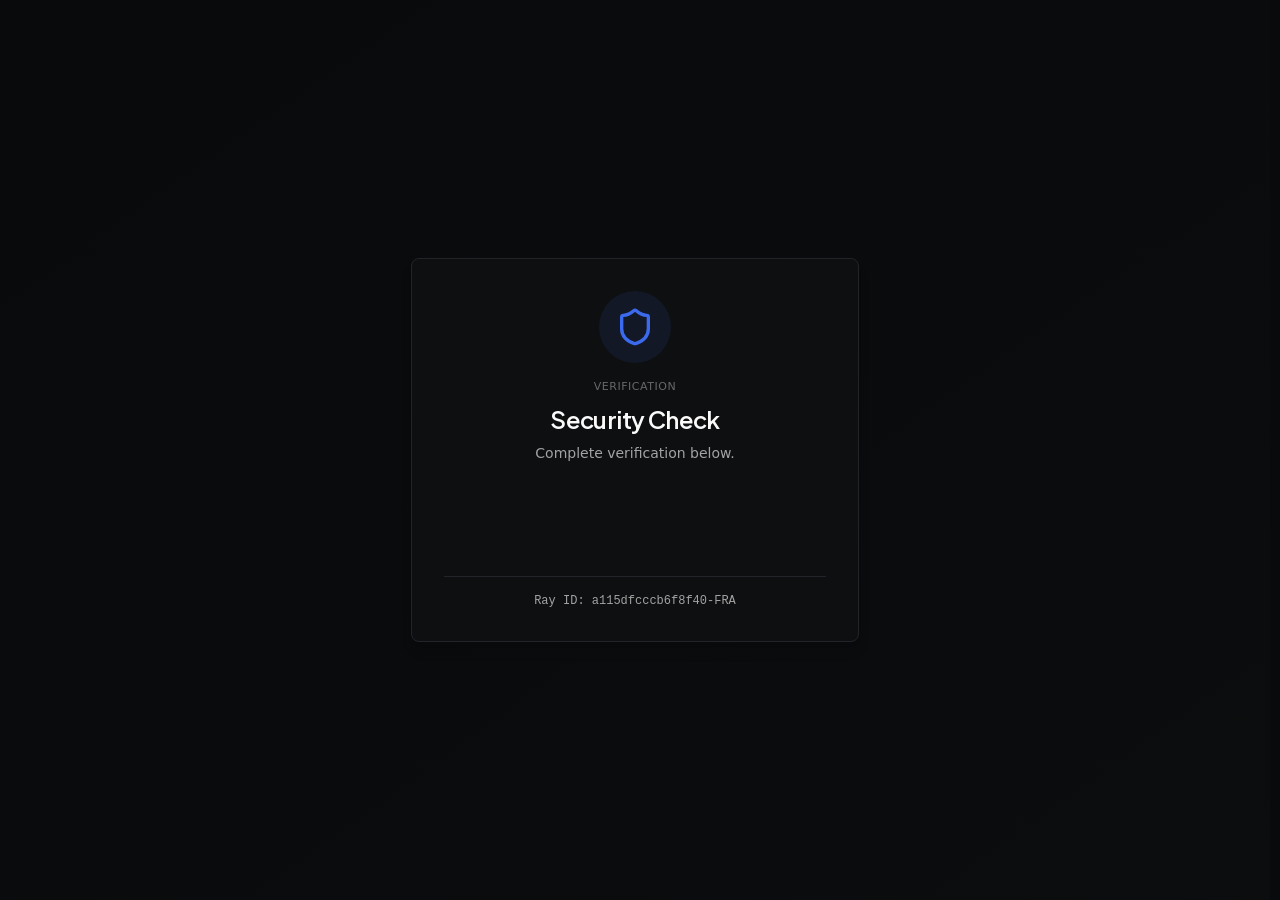
==== auth/login/index.html @ 9879d8c6 "Initial static site" ====
﻿<!DOCTYPE html><html style="color-scheme: dark;" lang="en" translate="no" class="notranslate dark"><head><meta charSet="utf-8"/><meta name="viewport" content="width=device-width, initial-scale=1, maximum-scale=5, viewport-fit=cover"/><link rel="stylesheet" href="/_next/static/chunks/0yee9rl2ed49n.css" data-precedence="next"/><link rel="stylesheet" href="/_next/static/chunks/0_pn-.otylr.d.css" data-precedence="next"/><meta name="next-size-adjust" content=""/><meta name="google" content="notranslate"/><meta name="theme-color" content="#ffffff" media="(prefers-color-scheme: light)"/><meta name="theme-color" content="#0a0a0a" media="(prefers-color-scheme: dark)"/><title>Security Check | Ocean Anti-Cheat</title><meta name="description" content="Verify your identity to access Ocean Anti-Cheat services."/><link rel="author" href="https://anticheat.ac"/><meta name="author" content="Ocean Anti-Cheat Team"/><link rel="manifest" href="/manifest.json"/><meta name="keywords" content="anti-cheat,screenshare tool,gaming security,cheat detection,FiveM anti-cheat,Minecraft screenshare,game server security,fair play,anti-hack,gaming integrity,esports security,screenshare software,cheat scanner,game moderation tool"/><meta name="creator" content="Ocean Anti-Cheat"/><meta name="publisher" content="Ocean Gaming Security"/><meta name="robots" content="noindex, nofollow"/><meta name="category" content="technology"/><meta name="classification" content="Gaming Security Software"/><link rel="canonical" href="https://anticheat.ac"/><link rel="alternate" type="application/rss+xml" href="https://anticheat.ac/feed.xml" title="Ocean Anti-Cheat Blog"/><meta name="format-detection" content="telephone=no, address=no, email=no"/><meta name="mobile-web-app-capable" content="yes"/><meta name="apple-mobile-web-app-title" content="Ocean Anti-Cheat"/><link href="/icons/apple-touch-icon.png" rel="apple-touch-startup-image"/><meta name="apple-mobile-web-app-status-bar-style" content="black-translucent"/><meta property="og:title" content="Ocean Anti-Cheat - Professional Screenshare &amp; Cheat Detection"/><meta property="og:description" content="Professional anti-cheat and screenshare tool for gaming communities. Detect cheaters in 60 seconds with advanced forensic analysis. Trusted by 500+ servers worldwide."/><meta property="og:url" content="https://anticheat.ac"/><meta property="og:site_name" content="Ocean Anti-Cheat"/><meta property="og:locale" content="en_US"/><meta property="og:image" content="https://anticheat.ac/og-image.png"/><meta property="og:image:width" content="1200"/><meta property="og:image:height" content="630"/><meta property="og:image:alt" content="Ocean Anti-Cheat - Professional Screenshare &amp; Cheat Detection Tool"/><meta property="og:type" content="website"/><meta name="twitter:card" content="summary_large_image"/><meta name="twitter:site" content="@oceananticheat"/><meta name="twitter:creator" content="@oceananticheat"/><meta name="twitter:title" content="Ocean Anti-Cheat - Professional Screenshare Tool"/><meta name="twitter:description" content="Professional anti-cheat and screenshare tool for gaming communities. Detect cheaters in 60 seconds with advanced forensic analysis. Trusted by 500+ servers worldwide."/><meta name="twitter:image" content="https://anticheat.ac/og-image.png"/><link rel="shortcut icon" href="/favicon.ico"/><link rel="icon" href="/favicon.ico" sizes="any"/><link rel="icon" href="/icons/icon-192x192.png" sizes="192x192" type="image/png"/><link rel="icon" href="/icons/icon-512x512_rounded.png" sizes="512x512" type="image/png"/><link rel="apple-touch-icon" href="/icons/apple-touch-icon.png" sizes="180x180" type="image/png"/><script id="organization-schema" type="application/ld+json">{"@context":"https://schema.org","@type":"Organization","@id":"https://anticheat.ac/#organization","name":"Ocean Anti-Cheat","url":"https://anticheat.ac","logo":{"@type":"ImageObject","url":"https://anticheat.ac/icons/icon-512x512_rounded.png","width":512,"height":512},"description":"Professional anti-cheat and screenshare tool for gaming communities. Detect cheaters in 60 seconds with advanced forensic analysis. Trusted by 500+ servers worldwide.","foundingDate":"2023","sameAs":["https://discord.anticheat.ac","https://www.youtube.com/@OceanScanner","https://www.tiktok.com/@oceanscanner","https://www.instagram.com/anticheatac/","https://github.com/Ocean-SS-Tool"],"contactPoint":{"@type":"ContactPoint","email":"contact@anticheat.ac","contactType":"customer support"}}</script><script id="website-schema" type="application/ld+json">{"@context":"https://schema.org","@type":"WebSite","@id":"https://anticheat.ac/#website","url":"https://anticheat.ac","name":"Ocean Anti-Cheat","description":"Professional anti-cheat and screenshare tool for gaming communities. Detect cheaters in 60 seconds with advanced forensic analysis. Trusted by 500+ servers worldwide.","publisher":{"@id":"https://anticheat.ac/#organization"},"potentialAction":{"@type":"SearchAction","target":{"@type":"EntryPoint","urlTemplate":"https://anticheat.ac/blog?q={search_term_string}"},"query-input":"required name=search_term_string"}}</script><script id="software-schema" type="application/ld+json">{"@context":"https://schema.org","@type":"SoftwareApplication","@id":"https://anticheat.ac/#software","name":"Ocean Anti-Cheat Scanner","description":"Professional screenshare and cheat detection tool for gaming communities. Scan suspects in 60 seconds with advanced forensic analysis.","applicationCategory":"SecurityApplication","operatingSystem":"Windows 7, Windows 8, Windows 10, Windows 11, Linux","offers":{"@type":"Offer","price":"0","priceCurrency":"USD","description":"Free tier available","availability":"https://schema.org/InStock"},"featureList":["Advanced cheat detection","60-second scan time","Military-grade encryption","Real-time threat detection","Custom detection rules","Multi-game support"],"screenshot":"https://anticheat.ac/home/dashboard.png","softwareVersion":"2.0","author":{"@id":"https://anticheat.ac/#organization"}}</script><meta name="sentry-trace" content="e57ecd1a69f84a04765f07f5e7dbe5f0-8245e79e37c901b7-0"/><meta name="baggage" content="sentry-environment=production,sentry-release=cfee69970c332b665319d160bc4758460f1b9733,sentry-public_key=4f899df9bed5473fee87dc1edca64569,sentry-trace_id=e57ecd1a69f84a04765f07f5e7dbe5f0,sentry-org_id=4510408919154688,sentry-sampled=false,sentry-sample_rand=0.8213811236248778,sentry-sample_rate=0"/><link rel=stylesheet href=/local-overrides.css></head><body class="geist_9c1fd2b9-module__We3PEq__variable geist_mono_c932d54b-module__LyTxPG__variable plus_jakarta_sans_7e9f5581-module__y56v-q__variable"><script id="local-dark-mode-lock">try{localStorage.setItem('theme','dark');document.documentElement.classList.remove('light');document.documentElement.classList.add('dark');document.documentElement.style.colorScheme='dark'}catch(e){}</script><div hidden=""><!--$--><!--/$--></div><a href="#main-content" class="sr-only focus:not-sr-only focus:fixed focus:top-4 focus:left-4 focus:z-9999 focus:rounded-md focus:bg-background focus:px-4 focus:py-2 focus:text-sm focus:font-medium focus:text-foreground focus:ring-2 focus:ring-brand/20 focus:ring-offset-2 focus:outline-none">Skip to main content</a><!--$--><!--$--><!--/$--><!--/$--><div id="main-content" tabindex="-1" class="min-h-screen bg-background"><!--$--><div class="min-h-screen flex items-center justify-center bg-linear-to-br from-background to-secondary/10 p-4"><div class="w-full max-w-md" style="opacity:0;transform:translateY(20px)"><div class="bg-card border rounded-lg shadow-lg p-8 space-y-6"><div class="flex flex-col items-center space-y-4"><div class="bg-brand/10 p-4 rounded-full"><svg xmlns="http://www.w3.org/2000/svg" width="24" height="24" viewBox="0 0 24 24" fill="none" stroke="currentColor" stroke-width="2" stroke-linecap="round" stroke-linejoin="round" class="lucide lucide-shield h-10 w-10 text-brand" aria-hidden="true"><path d="M20 13c0 5-3.5 7.5-7.66 8.95a1 1 0 0 1-.67-.01C7.5 20.5 4 18 4 13V6a1 1 0 0 1 1-1c2 0 4.5-1.2 6.24-2.72a1.17 1.17 0 0 1 1.52 0C14.51 3.81 17 5 19 5a1 1 0 0 1 1 1z"></path></svg></div><div class="text-center space-y-2"><p class="text-[11px] font-medium uppercase tracking-wider text-muted-foreground/60">VERIFICATION</p><h1 class="text-2xl font-semibold tracking-tight font-[family-name:var(--font-plus-jakarta)]">Security Check</h1><p class="text-sm text-muted-foreground">Complete verification below.</p></div></div><div class="flex justify-center"><div class="flex flex-col items-center justify-center space-y-4"><div class="relative"><div class="min-h-[65px] flex items-center justify-center"><div id="cf-turnstile" style="width:300px;height:65px"></div></div></div></div></div><div class="pt-4 border-t"><p class="text-xs text-muted-foreground text-center font-mono">Ray ID: <!-- -->a115dfcccb6f8f40-FRA</p></div></div></div></div><!--/$--><!--$--><!--/$--></div><div role="region" aria-label="Notifications (F8)" tabindex="-1" style="pointer-events:none"><ol tabindex="-1" class="fixed bottom-4 right-4 z-[100] flex max-h-screen flex-col gap-3 w-[380px] max-w-[calc(100vw-2rem)]"></ol></div><script src="/local-stream-restore.js"></script></body></html>
---- _next/static/chunks/0yee9rl2ed49n.css ----
@layer properties{@supports (((-webkit-hyphens:none)) and (not (margin-trim:inline))) or ((-moz-orient:inline) and (not (color:rgb(from red r g b)))){*,:before,:after,::backdrop{--tw-translate-x:0;--tw-translate-y:0;--tw-translate-z:0;--tw-scale-x:1;--tw-scale-y:1;--tw-scale-z:1;--tw-rotate-x:initial;--tw-rotate-y:initial;--tw-rotate-z:initial;--tw-skew-x:initial;--tw-skew-y:initial;--tw-pan-x:initial;--tw-pan-y:initial;--tw-pinch-zoom:initial;--tw-space-y-reverse:0;--tw-space-x-reverse:0;--tw-divide-y-reverse:0;--tw-border-style:solid;--tw-gradient-position:initial;--tw-gradient-from:#0000;--tw-gradient-via:#0000;--tw-gradient-to:#0000;--tw-gradient-stops:initial;--tw-gradient-via-stops:initial;--tw-gradient-from-position:0%;--tw-gradient-via-position:50%;--tw-gradient-to-position:100%;--tw-leading:initial;--tw-font-weight:initial;--tw-tracking:initial;--tw-ordinal:initial;--tw-slashed-zero:initial;--tw-numeric-figure:initial;--tw-numeric-spacing:initial;--tw-numeric-fraction:initial;--tw-shadow:0 0 #0000;--tw-shadow-color:initial;--tw-shadow-alpha:100%;--tw-inset-shadow:0 0 #0000;--tw-inset-shadow-color:initial;--tw-inset-shadow-alpha:100%;--tw-ring-color:initial;--tw-ring-shadow:0 0 #0000;--tw-inset-ring-color:initial;--tw-inset-ring-shadow:0 0 #0000;--tw-ring-inset:initial;--tw-ring-offset-width:0px;--tw-ring-offset-color:#fff;--tw-ring-offset-shadow:0 0 #0000;--tw-outline-style:solid;--tw-blur:initial;--tw-brightness:initial;--tw-contrast:initial;--tw-grayscale:initial;--tw-hue-rotate:initial;--tw-invert:initial;--tw-opacity:initial;--tw-saturate:initial;--tw-sepia:initial;--tw-drop-shadow:initial;--tw-drop-shadow-color:initial;--tw-drop-shadow-alpha:100%;--tw-drop-shadow-size:initial;--tw-backdrop-blur:initial;--tw-backdrop-brightness:initial;--tw-backdrop-contrast:initial;--tw-backdrop-grayscale:initial;--tw-backdrop-hue-rotate:initial;--tw-backdrop-invert:initial;--tw-backdrop-opacity:initial;--tw-backdrop-saturate:initial;--tw-backdrop-sepia:initial;--tw-duration:initial;--tw-ease:initial;--tw-content:"";--tw-divide-x-reverse:0}}}@layer theme{:root,:host{--font-sans:ui-sans-serif, system-ui, sans-serif, "Apple Color Emoji", "Segoe UI Emoji", "Segoe UI Symbol", "Noto Color Emoji";--font-mono:ui-monospace, SFMono-Regular, Menlo, Monaco, Consolas, "Liberation Mono", "Courier New", monospace;--color-red-400:#ff6568;--color-red-500:#fb2c36;--color-red-600:#e40014;--color-orange-50:#fff7ed;--color-orange-200:#ffd7a8;--color-orange-300:#ffb96d;--color-orange-400:#ff8b1a;--color-orange-500:#fe6e00;--color-orange-600:#f05100;--color-orange-700:#c53c00;--color-amber-50:#fffbeb;--color-amber-200:#fee685;--color-amber-400:#fcbb00;--color-amber-800:#953d00;--color-amber-950:#461901;--color-yellow-400:#fac800;--color-yellow-500:#edb200;--color-green-400:#05df72;--color-green-500:#00c758;--color-green-600:#00a544;--color-emerald-300:#5ee9b5;--color-emerald-500:#00bb7f;--color-emerald-700:#007956;--color-teal-600:#009588;--color-cyan-500:#00b7d7;--color-sky-400:#00bcfe;--color-sky-500:#00a5ef;--color-blue-400:#54a2ff;--color-blue-500:#3080ff;--color-blue-600:#155dfc;--color-indigo-400:#7d87ff;--color-indigo-500:#625fff;--color-violet-400:#a685ff;--color-violet-500:#8d54ff;--color-purple-400:#c07eff;--color-purple-500:#ac4bff;--color-purple-600:#9810fa;--color-pink-500:#f6339a;--color-rose-400:#ff667f;--color-rose-600:#e70044;--color-gray-500:#6a7282;--color-gray-600:#4a5565;--color-zinc-200:#e4e4e7;--color-zinc-300:#d4d4d8;--color-zinc-400:#9f9fa9;--color-zinc-500:#71717b;--color-zinc-600:#52525c;--color-zinc-900:#18181b;--color-neutral-200:#e5e5e5;--color-neutral-300:#d4d4d4;--color-neutral-400:#a1a1a1;--color-neutral-500:#737373;--color-neutral-600:#525252;--color-black:#000;--color-white:#fff;--spacing:.25rem;--breakpoint-xl:80rem;--container-xs:20rem;--container-sm:24rem;--container-md:28rem;--container-lg:32rem;--container-xl:36rem;--container-2xl:42rem;--container-3xl:48rem;--container-4xl:56rem;--container-5xl:64rem;--container-6xl:72rem;--container-7xl:80rem;--text-xs:.75rem;--text-xs--line-height:calc(1 / .75);--text-sm:.875rem;--text-sm--line-height:calc(1.25 / .875);--text-base:1rem;--text-base--line-height:calc(1.5 / 1);--text-lg:1.125rem;--text-lg--line-height:calc(1.75 / 1.125);--text-xl:1.25rem;--text-xl--line-height:calc(1.75 / 1.25);--text-2xl:1.5rem;--text-2xl--line-height:calc(2 / 1.5);--text-3xl:1.875rem;--text-3xl--line-height:calc(2.25 / 1.875);--text-4xl:2.25rem;--text-4xl--line-height:calc(2.5 / 2.25);--text-5xl:3rem;--text-5xl--line-height:1;--text-6xl:3.75rem;--text-6xl--line-height:1;--text-7xl:4.5rem;--text-7xl--line-height:1;--text-8xl:6rem;--text-8xl--line-height:1;--font-weight-light:300;--font-weight-normal:400;--font-weight-medium:500;--font-weight-semibold:600;--font-weight-bold:700;--font-weight-extrabold:800;--font-weight-black:900;--tracking-tighter:-.05em;--tracking-tight:-.025em;--tracking-normal:0em;--tracking-wide:.025em;--tracking-wider:.05em;--tracking-widest:.1em;--leading-tight:1.25;--leading-snug:1.375;--leading-relaxed:1.625;--radius-sm:calc(var(--radius) - 4px);--radius-md:calc(var(--radius) - 2px);--radius-lg:var(--radius);--radius-xl:.75rem;--radius-2xl:1rem;--drop-shadow-md:0 3px 3px #0000001f;--drop-shadow-lg:0 4px 4px #00000026;--drop-shadow-2xl:0 25px 25px #00000026;--ease-in:cubic-bezier(.4, 0, 1, 1);--ease-out:cubic-bezier(0, 0, .2, 1);--ease-in-out:cubic-bezier(.4, 0, .2, 1);--animate-spin:spin 1s linear infinite;--animate-pulse:pulse 2s cubic-bezier(.4, 0, .6, 1) infinite;--animate-bounce:bounce 1s infinite;--blur-sm:8px;--blur-md:12px;--blur-lg:16px;--blur-xl:24px;--blur-3xl:64px;--aspect-video:16 / 9;--default-transition-duration:.15s;--default-transition-timing-function:cubic-bezier(.4, 0, .2, 1);--default-font-family:var(--font-sans);--default-mono-font-family:var(--font-mono);--color-background:hsl(var(--background));--color-foreground:hsl(var(--foreground));--color-card:hsl(var(--card));--color-card-foreground:hsl(var(--card-foreground));--color-popover:hsl(var(--popover));--color-popover-foreground:hsl(var(--popover-foreground));--color-primary:hsl(var(--primary));--color-primary-foreground:hsl(var(--primary-foreground));--color-secondary:hsl(var(--secondary));--color-secondary-foreground:hsl(var(--secondary-foreground));--color-muted:hsl(var(--muted));--color-muted-foreground:hsl(var(--muted-foreground));--color-accent:hsl(var(--accent));--color-accent-foreground:hsl(var(--accent-foreground));--color-destructive:hsl(var(--destructive));--color-destructive-foreground:hsl(var(--destructive-foreground));--color-border:hsl(var(--border));--color-input:hsl(var(--input));--color-ring:hsl(var(--ring));--color-success:hsl(var(--success));--color-success-foreground:hsl(var(--success-foreground));--color-warning:hsl(var(--warning));--color-warning-foreground:hsl(var(--warning-foreground));--color-info:hsl(var(--info));--color-brand:hsl(var(--brand));--color-brand-foreground:hsl(var(--brand-foreground));--color-sidebar:hsl(var(--sidebar-background));--color-sidebar-foreground:hsl(var(--sidebar-foreground));--color-sidebar-accent:hsl(var(--sidebar-accent));--color-sidebar-accent-foreground:hsl(var(--sidebar-accent-foreground));--color-sidebar-border:hsl(var(--sidebar-border));--color-sidebar-ring:hsl(var(--sidebar-ring));--animate-accordion-down:accordion-down .2s ease-out;--animate-accordion-up:accordion-up .2s ease-out;--animate-in:enter .15s ease-out;--animate-out:exit .15s ease-in}@supports (color:lab(0% 0 0)){:root,:host{--color-red-400:lab(63.7053% 60.745 31.3109);--color-red-500:lab(55.4814% 75.0732 48.8528);--color-red-600:lab(48.4493% 77.4328 61.5452);--color-orange-50:lab(97.7008% 1.53735 5.90649);--color-orange-200:lab(88.4871% 9.94918 28.8378);--color-orange-300:lab(80.8059% 21.7313 50.4455);--color-orange-400:lab(70.0429% 42.5156 75.8207);--color-orange-500:lab(64.272% 57.1788 90.3583);--color-orange-600:lab(57.1026% 64.2584 89.8886);--color-orange-700:lab(46.4615% 57.7275 70.8507);--color-amber-50:lab(98.6252% -.635922 8.42309);--color-amber-200:lab(91.7203% -.505269 49.9084);--color-amber-400:lab(80.1641% 16.6016 99.2089);--color-amber-800:lab(37.8822% 37.1699 52.2718);--color-amber-950:lab(15.8111% 20.9107 23.3752);--color-yellow-400:lab(83.2664% 8.65132 106.895);--color-yellow-500:lab(76.3898% 14.5258 98.4589);--color-green-400:lab(78.503% -64.9265 39.7492);--color-green-500:lab(70.5521% -66.5147 45.8073);--color-green-600:lab(59.0978% -58.6621 41.2579);--color-emerald-300:lab(83.9203% -48.7124 13.8849);--color-emerald-500:lab(66.9756% -58.27 19.5419);--color-emerald-700:lab(44.4871% -41.0396 11.0361);--color-teal-600:lab(55.0223% -41.0774 -3.90277);--color-cyan-500:lab(67.805% -35.3952 -30.2018);--color-sky-400:lab(70.687% -23.6078 -45.9483);--color-sky-500:lab(63.3038% -18.433 -51.0407);--color-blue-400:lab(65.0361% -1.42065 -56.9802);--color-blue-500:lab(54.1736% 13.3369 -74.6839);--color-blue-600:lab(44.0605% 29.0279 -86.0352);--color-indigo-400:lab(59.866% 22.4834 -64.4485);--color-indigo-500:lab(48.295% 38.3129 -81.9673);--color-violet-400:lab(62.8239% 34.9159 -60.0512);--color-violet-500:lab(49.9355% 55.1776 -81.8963);--color-purple-400:lab(63.6946% 47.6127 -59.2066);--color-purple-500:lab(52.0183% 66.11 -78.2316);--color-purple-600:lab(43.0295% 75.21 -86.5669);--color-pink-500:lab(56.9303% 76.8162 -8.07021);--color-rose-400:lab(64.4125% 63.0291 19.2068);--color-rose-600:lab(49.1882% 81.577 36.0311);--color-gray-500:lab(47.7841% -.393182 -10.0268);--color-gray-600:lab(35.6337% -1.58697 -10.8425);--color-zinc-200:lab(90.6853% .399232 -1.45452);--color-zinc-300:lab(84.9837% .601262 -2.17986);--color-zinc-400:lab(65.6464% 1.53497 -5.42429);--color-zinc-500:lab(47.8878% 1.65477 -5.77283);--color-zinc-600:lab(35.1166% 1.78212 -6.1173);--color-zinc-900:lab(8.30603% .618205 -2.16572);--color-neutral-200:lab(90.952% 0 -.0000119209);--color-neutral-300:lab(84.92% 0 -.0000119209);--color-neutral-400:lab(66.128% -.0000298023 .0000119209);--color-neutral-500:lab(48.496% 0 0);--color-neutral-600:lab(34.924% 0 0)}}}@layer base{*,:after,:before,::backdrop{box-sizing:border-box;border:0 solid;margin:0;padding:0}::file-selector-button{box-sizing:border-box;border:0 solid;margin:0;padding:0}html,:host{-webkit-text-size-adjust:100%;tab-size:4;line-height:1.5;font-family:var(--default-font-family,ui-sans-serif, system-ui, sans-serif, "Apple Color Emoji", "Segoe UI Emoji", "Segoe UI Symbol", "Noto Color Emoji");font-feature-settings:var(--default-font-feature-settings,normal);font-variation-settings:var(--default-font-variation-settings,normal);-webkit-tap-highlight-color:transparent}hr{height:0;color:inherit;border-top-width:1px}abbr:where([title]){-webkit-text-decoration:underline dotted;text-decoration:underline dotted}h1,h2,h3,h4,h5,h6{font-size:inherit;font-weight:inherit}a{color:inherit;-webkit-text-decoration:inherit;-webkit-text-decoration:inherit;-webkit-text-decoration:inherit;-webkit-text-decoration:inherit;text-decoration:inherit}b,strong{font-weight:bolder}code,kbd,samp,pre{font-family:var(--default-mono-font-family,ui-monospace, SFMono-Regular, Menlo, Monaco, Consolas, "Liberation Mono", "Courier New", monospace);font-feature-settings:var(--default-mono-font-feature-settings,normal);font-variation-settings:var(--default-mono-font-variation-settings,normal);font-size:1em}small{font-size:80%}sub,sup{vertical-align:baseline;font-size:75%;line-height:0;position:relative}sub{bottom:-.25em}sup{top:-.5em}table{text-indent:0;border-color:inherit;border-collapse:collapse}:-moz-focusring{outline:auto}progress{vertical-align:baseline}summary{display:list-item}ol,ul,menu{list-style:none}img,svg,video,canvas,audio,iframe,embed,object{vertical-align:middle;display:block}img,video{max-width:100%;height:auto}button,input,select,optgroup,textarea{font:inherit;font-feature-settings:inherit;font-variation-settings:inherit;letter-spacing:inherit;color:inherit;opacity:1;background-color:#0000;border-radius:0}::file-selector-button{font:inherit;font-feature-settings:inherit;font-variation-settings:inherit;letter-spacing:inherit;color:inherit;opacity:1;background-color:#0000;border-radius:0}:where(select:is([multiple],[size])) optgroup{font-weight:bolder}:where(select:is([multiple],[size])) optgroup option{padding-inline-start:20px}::file-selector-button{margin-inline-end:4px}::placeholder{opacity:1}@supports (not ((-webkit-appearance:-apple-pay-button))) or (contain-intrinsic-size:1px){::placeholder{color:currentColor}@supports (color:color-mix(in lab, red, red)){::placeholder{color:color-mix(in oklab, currentcolor 50%, transparent)}}}textarea{resize:vertical}::-webkit-search-decoration{-webkit-appearance:none}::-webkit-date-and-time-value{min-height:1lh;text-align:inherit}::-webkit-datetime-edit{display:inline-flex}::-webkit-datetime-edit-fields-wrapper{padding:0}::-webkit-datetime-edit{padding-block:0}::-webkit-datetime-edit-year-field{padding-block:0}::-webkit-datetime-edit-month-field{padding-block:0}::-webkit-datetime-edit-day-field{padding-block:0}::-webkit-datetime-edit-hour-field{padding-block:0}::-webkit-datetime-edit-minute-field{padding-block:0}::-webkit-datetime-edit-second-field{padding-block:0}::-webkit-datetime-edit-millisecond-field{padding-block:0}::-webkit-datetime-edit-meridiem-field{padding-block:0}::-webkit-calendar-picker-indicator{line-height:1}:-moz-ui-invalid{box-shadow:none}button,input:where([type=button],[type=reset],[type=submit]){appearance:button}::file-selector-button{appearance:button}::-webkit-inner-spin-button{height:auto}::-webkit-outer-spin-button{height:auto}[hidden]:where(:not([hidden=until-found])){display:none!important}}@layer components;@layer utilities{.pointer-events-auto{pointer-events:auto}.pointer-events-none{pointer-events:none}.visible{visibility:visible}.sr-only{clip-path:inset(50%);white-space:nowrap;border-width:0;width:1px;height:1px;margin:-1px;padding:0;position:absolute;overflow:hidden}.absolute{position:absolute}.fixed{position:fixed}.relative{position:relative}.static{position:static}.sticky{position:sticky}.inset-0{inset:calc(var(--spacing) * 0)}.inset-4{inset:calc(var(--spacing) * 4)}.inset-x-0{inset-inline:calc(var(--spacing) * 0)}.inset-y-0{inset-block:calc(var(--spacing) * 0)}.start{inset-inline-start:var(--spacing)}.end{inset-inline-end:var(--spacing)}.-top-0\.5{top:calc(var(--spacing) * -.5)}.-top-1{top:calc(var(--spacing) * -1)}.-top-2{top:calc(var(--spacing) * -2)}.-top-3{top:calc(var(--spacing) * -3)}.top-0{top:calc(var(--spacing) * 0)}.top-1{top:calc(var(--spacing) * 1)}.top-1\.5{top:calc(var(--spacing) * 1.5)}.top-1\/2{top:50%}.top-1\/3{top:33.3333%}.top-2{top:calc(var(--spacing) * 2)}.top-2\.5{top:calc(var(--spacing) * 2.5)}.top-3{top:calc(var(--spacing) * 3)}.top-3\.5{top:calc(var(--spacing) * 3.5)}.top-4{top:calc(var(--spacing) * 4)}.top-24{top:calc(var(--spacing) * 24)}.top-\[50\%\]{top:50%}.-right-0\.5{right:calc(var(--spacing) * -.5)}.-right-1{right:calc(var(--spacing) * -1)}.-right-1\.5{right:calc(var(--spacing) * -1.5)}.-right-2{right:calc(var(--spacing) * -2)}.right-0{right:calc(var(--spacing) * 0)}.right-1{right:calc(var(--spacing) * 1)}.right-2{right:calc(var(--spacing) * 2)}.right-3{right:calc(var(--spacing) * 3)}.right-4{right:calc(var(--spacing) * 4)}.right-6{right:calc(var(--spacing) * 6)}.right-8{right:calc(var(--spacing) * 8)}.right-10{right:calc(var(--spacing) * 10)}.-bottom-1{bottom:calc(var(--spacing) * -1)}.-bottom-2{bottom:calc(var(--spacing) * -2)}.bottom-0{bottom:calc(var(--spacing) * 0)}.bottom-2{bottom:calc(var(--spacing) * 2)}.bottom-4{bottom:calc(var(--spacing) * 4)}.bottom-6{bottom:calc(var(--spacing) * 6)}.bottom-8{bottom:calc(var(--spacing) * 8)}.bottom-full{bottom:100%}.-left-2{left:calc(var(--spacing) * -2)}.-left-\[140px\]{left:-140px}.left-0{left:calc(var(--spacing) * 0)}.left-1\/2{left:50%}.left-1\/4{left:25%}.left-2{left:calc(var(--spacing) * 2)}.left-2\.5{left:calc(var(--spacing) * 2.5)}.left-3{left:calc(var(--spacing) * 3)}.left-4{left:calc(var(--spacing) * 4)}.left-8{left:calc(var(--spacing) * 8)}.left-\[50\%\]{left:50%}.isolate{isolation:isolate}.-z-4{z-index:calc(4 * -1)}.-z-10{z-index:calc(10 * -1)}.z-0{z-index:0}.z-3{z-index:3}.z-10{z-index:10}.z-20{z-index:20}.z-30{z-index:30}.z-40{z-index:40}.z-50{z-index:50}.z-9999{z-index:9999}.z-\[1\]{z-index:1}.z-\[60\]{z-index:60}.z-\[99\]{z-index:99}.z-\[100\]{z-index:100}.z-\[101\]{z-index:101}.order-1{order:1}.order-2{order:2}.order-3{order:3}.col-span-1{grid-column:span 1/span 1}.col-span-2{grid-column:span 2/span 2}.col-span-full{grid-column:1/-1}.container{width:100%}@media (min-width:40rem){.container{max-width:40rem}}@media (min-width:48rem){.container{max-width:48rem}}@media (min-width:64rem){.container{max-width:64rem}}@media (min-width:80rem){.container{max-width:80rem}}@media (min-width:96rem){.container{max-width:96rem}}.m-0{margin:calc(var(--spacing) * 0)}.-mx-1{margin-inline:calc(var(--spacing) * -1)}.mx-0{margin-inline:calc(var(--spacing) * 0)}.mx-0\.5{margin-inline:calc(var(--spacing) * .5)}.mx-1{margin-inline:calc(var(--spacing) * 1)}.mx-2{margin-inline:calc(var(--spacing) * 2)}.mx-3\.5{margin-inline:calc(var(--spacing) * 3.5)}.mx-4{margin-inline:calc(var(--spacing) * 4)}.mx-auto{margin-inline:auto}.my-0\.5{margin-block:calc(var(--spacing) * .5)}.my-1{margin-block:calc(var(--spacing) * 1)}.my-1\.5{margin-block:calc(var(--spacing) * 1.5)}.my-2{margin-block:calc(var(--spacing) * 2)}.my-4{margin-block:calc(var(--spacing) * 4)}.my-6{margin-block:calc(var(--spacing) * 6)}.my-10{margin-block:calc(var(--spacing) * 10)}.-mt-1{margin-top:calc(var(--spacing) * -1)}.-mt-16{margin-top:calc(var(--spacing) * -16)}.-mt-32{margin-top:calc(var(--spacing) * -32)}.-mt-64{margin-top:calc(var(--spacing) * -64)}.mt-0{margin-top:calc(var(--spacing) * 0)}.mt-0\.5{margin-top:calc(var(--spacing) * .5)}.mt-1{margin-top:calc(var(--spacing) * 1)}.mt-2{margin-top:calc(var(--spacing) * 2)}.mt-3{margin-top:calc(var(--spacing) * 3)}.mt-4{margin-top:calc(var(--spacing) * 4)}.mt-5{margin-top:calc(var(--spacing) * 5)}.mt-6{margin-top:calc(var(--spacing) * 6)}.mt-8{margin-top:calc(var(--spacing) * 8)}.mt-9{margin-top:calc(var(--spacing) * 9)}.mt-10{margin-top:calc(var(--spacing) * 10)}.mt-12{margin-top:calc(var(--spacing) * 12)}.mt-16{margin-top:calc(var(--spacing) * 16)}.mt-24{margin-top:calc(var(--spacing) * 24)}.mt-32{margin-top:calc(var(--spacing) * 32)}.mt-40{margin-top:calc(var(--spacing) * 40)}.mt-auto{margin-top:auto}.-mr-1{margin-right:calc(var(--spacing) * -1)}.mr-1{margin-right:calc(var(--spacing) * 1)}.mr-1\.5{margin-right:calc(var(--spacing) * 1.5)}.mr-2{margin-right:calc(var(--spacing) * 2)}.mr-3{margin-right:calc(var(--spacing) * 3)}.mr-4{margin-right:calc(var(--spacing) * 4)}.mr-auto{margin-right:auto}.-mb-1{margin-bottom:calc(var(--spacing) * -1)}.-mb-2{margin-bottom:calc(var(--spacing) * -2)}.-mb-64{margin-bottom:calc(var(--spacing) * -64)}.-mb-px{margin-bottom:-1px}.mb-0{margin-bottom:calc(var(--spacing) * 0)}.mb-1{margin-bottom:calc(var(--spacing) * 1)}.mb-1\.5{margin-bottom:calc(var(--spacing) * 1.5)}.mb-2{margin-bottom:calc(var(--spacing) * 2)}.mb-3{margin-bottom:calc(var(--spacing) * 3)}.mb-4{margin-bottom:calc(var(--spacing) * 4)}.mb-5{margin-bottom:calc(var(--spacing) * 5)}.mb-6{margin-bottom:calc(var(--spacing) * 6)}.mb-8{margin-bottom:calc(var(--spacing) * 8)}.mb-10{margin-bottom:calc(var(--spacing) * 10)}.mb-12{margin-bottom:calc(var(--spacing) * 12)}.mb-16{margin-bottom:calc(var(--spacing) * 16)}.mb-48{margin-bottom:calc(var(--spacing) * 48)}.-ml-1{margin-left:calc(var(--spacing) * -1)}.ml-0{margin-left:calc(var(--spacing) * 0)}.ml-1{margin-left:calc(var(--spacing) * 1)}.ml-2{margin-left:calc(var(--spacing) * 2)}.ml-3{margin-left:calc(var(--spacing) * 3)}.ml-4{margin-left:calc(var(--spacing) * 4)}.ml-5{margin-left:calc(var(--spacing) * 5)}.ml-6{margin-left:calc(var(--spacing) * 6)}.ml-8{margin-left:calc(var(--spacing) * 8)}.ml-12{margin-left:calc(var(--spacing) * 12)}.ml-auto{margin-left:auto}.line-clamp-1{-webkit-line-clamp:1;-webkit-box-orient:vertical;display:-webkit-box;overflow:hidden}.line-clamp-2{-webkit-line-clamp:2;-webkit-box-orient:vertical;display:-webkit-box;overflow:hidden}.line-clamp-3{-webkit-line-clamp:3;-webkit-box-orient:vertical;display:-webkit-box;overflow:hidden}.block{display:block}.contents{display:contents}.flex{display:flex}.grid{display:grid}.hidden{display:none}.inline{display:inline}.inline-block{display:inline-block}.inline-flex{display:inline-flex}.table{display:table}.aspect-\[5\/3\]{aspect-ratio:5/3}.aspect-\[61\/37\]{aspect-ratio:61/37}.aspect-\[206\/50\]{aspect-ratio:206/50}.aspect-\[400\/105\]{aspect-ratio:400/105}.aspect-square{aspect-ratio:1}.aspect-video{aspect-ratio:var(--aspect-video)}.size-4{width:calc(var(--spacing) * 4);height:calc(var(--spacing) * 4)}.size-5{width:calc(var(--spacing) * 5);height:calc(var(--spacing) * 5)}.size-9{width:calc(var(--spacing) * 9);height:calc(var(--spacing) * 9)}.\!h-\[92vh\]{height:92vh!important}.h-1{height:calc(var(--spacing) * 1)}.h-1\.5{height:calc(var(--spacing) * 1.5)}.h-2{height:calc(var(--spacing) * 2)}.h-2\.5{height:calc(var(--spacing) * 2.5)}.h-3{height:calc(var(--spacing) * 3)}.h-3\.5{height:calc(var(--spacing) * 3.5)}.h-4{height:calc(var(--spacing) * 4)}.h-5{height:calc(var(--spacing) * 5)}.h-5\.5{height:calc(var(--spacing) * 5.5)}.h-6{height:calc(var(--spacing) * 6)}.h-7{height:calc(var(--spacing) * 7)}.h-8{height:calc(var(--spacing) * 8)}.h-9{height:calc(var(--spacing) * 9)}.h-10{height:calc(var(--spacing) * 10)}.h-11{height:calc(var(--spacing) * 11)}.h-12{height:calc(var(--spacing) * 12)}.h-14{height:calc(var(--spacing) * 14)}.h-16{height:calc(var(--spacing) * 16)}.h-20{height:calc(var(--spacing) * 20)}.h-24{height:calc(var(--spacing) * 24)}.h-28{height:calc(var(--spacing) * 28)}.h-32{height:calc(var(--spacing) * 32)}.h-36{height:calc(var(--spacing) * 36)}.h-40{height:calc(var(--spacing) * 40)}.h-48{height:calc(var(--spacing) * 48)}.h-64{height:calc(var(--spacing) * 64)}.h-72{height:calc(var(--spacing) * 72)}.h-75{height:calc(var(--spacing) * 75)}.h-96{height:calc(var(--spacing) * 96)}.h-100{height:calc(var(--spacing) * 100)}.h-\[1\.2rem\]{height:1.2rem}.h-\[1px\]{height:1px}.h-\[80px\]{height:80px}.h-\[80vh\]{height:80vh}.h-\[100px\]{height:100px}.h-\[125px\]{height:125px}.h-\[200px\]{height:200px}.h-\[220px\]{height:220px}.h-\[250px\]{height:250px}.h-\[280px\]{height:280px}.h-\[300px\]{height:300px}.h-\[360px\]{height:360px}.h-\[400px\]{height:400px}.h-\[424px\]{height:424px}.h-\[500px\]{height:500px}.h-\[600px\]{height:600px}.h-\[calc\(92vh-92px\)\]{height:calc(92vh - 92px)}.h-\[calc\(92vh-160px\)\]{height:calc(92vh - 160px)}.h-\[calc\(92vh-180px\)\]{height:calc(92vh - 180px)}.h-\[calc\(100vh-4rem\)\]{height:calc(100vh - 4rem)}.h-\[var\(--radix-select-trigger-height\)\]{height:var(--radix-select-trigger-height)}.h-auto{height:auto}.h-fit{height:fit-content}.h-full{height:100%}.h-px{height:1px}.h-screen{height:100vh}.h-svh{height:100svh}.\!max-h-\[92vh\]{max-height:92vh!important}.max-h-0{max-height:calc(var(--spacing) * 0)}.max-h-10{max-height:calc(var(--spacing) * 10)}.max-h-30{max-height:calc(var(--spacing) * 30)}.max-h-32{max-height:calc(var(--spacing) * 32)}.max-h-40{max-height:calc(var(--spacing) * 40)}.max-h-48{max-height:calc(var(--spacing) * 48)}.max-h-60{max-height:calc(var(--spacing) * 60)}.max-h-64{max-height:calc(var(--spacing) * 64)}.max-h-80{max-height:calc(var(--spacing) * 80)}.max-h-96{max-height:calc(var(--spacing) * 96)}.max-h-150{max-height:calc(var(--spacing) * 150)}.max-h-\[38vh\]{max-height:38vh}.max-h-\[42vh\]{max-height:42vh}.max-h-\[48vh\]{max-height:48vh}.max-h-\[50vh\]{max-height:50vh}.max-h-\[58rem\]{max-height:58rem}.max-h-\[60vh\]{max-height:60vh}.max-h-\[70vh\]{max-height:70vh}.max-h-\[72vh\]{max-height:72vh}.max-h-\[80vh\]{max-height:80vh}.max-h-\[84vh\]{max-height:84vh}.max-h-\[85vh\]{max-height:85vh}.max-h-\[90vh\]{max-height:90vh}.max-h-\[92vh\]{max-height:92vh}.max-h-\[200px\]{max-height:200px}.max-h-\[220px\]{max-height:220px}.max-h-\[280px\]{max-height:280px}.max-h-\[300px\]{max-height:300px}.max-h-\[400px\]{max-height:400px}.max-h-\[500px\]{max-height:500px}.max-h-\[600px\]{max-height:600px}.max-h-\[calc\(80vh-80px\)\]{max-height:calc(80vh - 80px)}.max-h-\[min\(70vh\,520px\)\]{max-height:min(70vh,520px)}.max-h-\[var\(--radix-dropdown-menu-content-available-height\)\]{max-height:var(--radix-dropdown-menu-content-available-height)}.max-h-screen{max-height:100vh}.min-h-0{min-height:calc(var(--spacing) * 0)}.min-h-10{min-height:calc(var(--spacing) * 10)}.min-h-\[3rem\]{min-height:3rem}.min-h-\[20px\]{min-height:20px}.min-h-\[40px\]{min-height:40px}.min-h-\[50vh\]{min-height:50vh}.min-h-\[52px\]{min-height:52px}.min-h-\[60px\]{min-height:60px}.min-h-\[60vh\]{min-height:60vh}.min-h-\[65px\]{min-height:65px}.min-h-\[80px\]{min-height:80px}.min-h-\[100dvh\]{min-height:100dvh}.min-h-\[100px\]{min-height:100px}.min-h-\[120px\]{min-height:120px}.min-h-\[150px\]{min-height:150px}.min-h-\[190px\]{min-height:190px}.min-h-\[200px\]{min-height:200px}.min-h-\[220px\]{min-height:220px}.min-h-\[300px\]{min-height:300px}.min-h-\[320px\]{min-height:320px}.min-h-\[400px\]{min-height:400px}.min-h-full{min-height:100%}.min-h-screen{min-height:100vh}.min-h-svh{min-height:100svh}.\!w-\[96vw\]{width:96vw!important}.w-0{width:calc(var(--spacing) * 0)}.w-1{width:calc(var(--spacing) * 1)}.w-1\.5{width:calc(var(--spacing) * 1.5)}.w-1\/2{width:50%}.w-1\/3{width:33.3333%}.w-1\/4{width:25%}.w-2{width:calc(var(--spacing) * 2)}.w-2\.5{width:calc(var(--spacing) * 2.5)}.w-2\/3{width:66.6667%}.w-2\/4{width:50%}.w-3{width:calc(var(--spacing) * 3)}.w-3\.5{width:calc(var(--spacing) * 3.5)}.w-3\/4{width:75%}.w-4{width:calc(var(--spacing) * 4)}.w-5{width:calc(var(--spacing) * 5)}.w-5\.5{width:calc(var(--spacing) * 5.5)}.w-5\/6{width:83.3333%}.w-6{width:calc(var(--spacing) * 6)}.w-7{width:calc(var(--spacing) * 7)}.w-8{width:calc(var(--spacing) * 8)}.w-9{width:calc(var(--spacing) * 9)}.w-10{width:calc(var(--spacing) * 10)}.w-11{width:calc(var(--spacing) * 11)}.w-12{width:calc(var(--spacing) * 12)}.w-14{width:calc(var(--spacing) * 14)}.w-16{width:calc(var(--spacing) * 16)}.w-20{width:calc(var(--spacing) * 20)}.w-24{width:calc(var(--spacing) * 24)}.w-25{width:calc(var(--spacing) * 25)}.w-28{width:calc(var(--spacing) * 28)}.w-30{width:calc(var(--spacing) * 30)}.w-32{width:calc(var(--spacing) * 32)}.w-32\.5{width:calc(var(--spacing) * 32.5)}.w-36{width:calc(var(--spacing) * 36)}.w-40{width:calc(var(--spacing) * 40)}.w-44{width:calc(var(--spacing) * 44)}.w-45{width:calc(var(--spacing) * 45)}.w-48{width:calc(var(--spacing) * 48)}.w-52{width:calc(var(--spacing) * 52)}.w-56{width:calc(var(--spacing) * 56)}.w-60{width:calc(var(--spacing) * 60)}.w-64{width:calc(var(--spacing) * 64)}.w-72{width:calc(var(--spacing) * 72)}.w-80{width:calc(var(--spacing) * 80)}.w-96{width:calc(var(--spacing) * 96)}.w-\[--radix-dropdown-menu-trigger-width\]{width:--radix-dropdown-menu-trigger-width}.w-\[--sidebar-width\]{width:--sidebar-width}.w-\[1\.2rem\]{width:1.2rem}.w-\[1px\]{width:1px}.w-\[3px\]{width:3px}.w-\[38\%\]{width:38%}.w-\[40px\]{width:40px}.w-\[50px\]{width:50px}.w-\[60px\]{width:60px}.w-\[70px\]{width:70px}.w-\[80px\]{width:80px}.w-\[85\%\]{width:85%}.w-\[90px\]{width:90px}.w-\[95vw\]{width:95vw}.w-\[100px\]{width:100px}.w-\[120px\]{width:120px}.w-\[130px\]{width:130px}.w-\[140px\]{width:140px}.w-\[150px\]{width:150px}.w-\[160px\]{width:160px}.w-\[180px\]{width:180px}.w-\[200px\]{width:200px}.w-\[240px\]{width:240px}.w-\[250px\]{width:250px}.w-\[280px\]{width:280px}.w-\[300px\]{width:300px}.w-\[380px\]{width:380px}.w-\[min\(92vw\,560px\)\]{width:min(92vw,560px)}.w-\[min\(96vw\,1200px\)\]{width:min(96vw,1200px)}.w-\[min\(420px\,45vw\)\]{width:min(420px,45vw)}.w-auto{width:auto}.w-fit{width:fit-content}.w-full{width:100%}.w-px{width:1px}.\!max-w-\[96vw\]{max-width:96vw!important}.max-w-2xl{max-width:var(--container-2xl)}.max-w-3xl{max-width:var(--container-3xl)}.max-w-4xl{max-width:var(--container-4xl)}.max-w-5xl{max-width:var(--container-5xl)}.max-w-6xl{max-width:var(--container-6xl)}.max-w-7xl{max-width:var(--container-7xl)}.max-w-20{max-width:calc(var(--spacing) * 20)}.max-w-32{max-width:calc(var(--spacing) * 32)}.max-w-40{max-width:calc(var(--spacing) * 40)}.max-w-48{max-width:calc(var(--spacing) * 48)}.max-w-64{max-width:calc(var(--spacing) * 64)}.max-w-75{max-width:calc(var(--spacing) * 75)}.max-w-\[--skeleton-width\]{max-width:--skeleton-width}.max-w-\[10rem\]{max-width:10rem}.max-w-\[12rem\]{max-width:12rem}.max-w-\[14rem\]{max-width:14rem}.max-w-\[20rem\]{max-width:20rem}.max-w-\[70\%\]{max-width:70%}.max-w-\[80\%\]{max-width:80%}.max-w-\[85\%\]{max-width:85%}.max-w-\[90vw\]{max-width:90vw}.max-w-\[95vw\]{max-width:95vw}.max-w-\[100px\]{max-width:100px}.max-w-\[120px\]{max-width:120px}.max-w-\[150px\]{max-width:150px}.max-w-\[180px\]{max-width:180px}.max-w-\[200px\]{max-width:200px}.max-w-\[220px\]{max-width:220px}.max-w-\[240px\]{max-width:240px}.max-w-\[250px\]{max-width:250px}.max-w-\[260px\]{max-width:260px}.max-w-\[280px\]{max-width:280px}.max-w-\[300px\]{max-width:300px}.max-w-\[320px\]{max-width:320px}.max-w-\[400px\]{max-width:400px}.max-w-\[420px\]{max-width:420px}.max-w-\[450px\]{max-width:450px}.max-w-\[500px\]{max-width:500px}.max-w-\[600px\]{max-width:600px}.max-w-\[800px\]{max-width:800px}.max-w-\[1100px\]{max-width:1100px}.max-w-\[1200px\]{max-width:1200px}.max-w-\[1440px\]{max-width:1440px}.max-w-\[1500px\]{max-width:1500px}.max-w-\[calc\(100vw-2rem\)\]{max-width:calc(100vw - 2rem)}.max-w-\[min\(96vw\,56rem\)\]{max-width:min(96vw,56rem)}.max-w-\[min\(100\%\,82rem\)\]{max-width:min(100%,82rem)}.max-w-\[min\(100\%\,88rem\)\]{max-width:min(100%,88rem)}.max-w-\[min\(580px\,85vw\)\]{max-width:min(580px,85vw)}.max-w-full{max-width:100%}.max-w-lg{max-width:var(--container-lg)}.max-w-md{max-width:var(--container-md)}.max-w-none{max-width:none}.max-w-sm{max-width:var(--container-sm)}.max-w-xl{max-width:var(--container-xl)}.max-w-xs{max-width:var(--container-xs)}.min-w-0{min-width:calc(var(--spacing) * 0)}.min-w-5{min-width:calc(var(--spacing) * 5)}.min-w-8{min-width:calc(var(--spacing) * 8)}.min-w-36{min-width:calc(var(--spacing) * 36)}.min-w-56{min-width:calc(var(--spacing) * 56)}.min-w-\[8rem\]{min-width:8rem}.min-w-\[18px\]{min-width:18px}.min-w-\[50px\]{min-width:50px}.min-w-\[56px\]{min-width:56px}.min-w-\[60px\]{min-width:60px}.min-w-\[72px\]{min-width:72px}.min-w-\[100px\]{min-width:100px}.min-w-\[120px\]{min-width:120px}.min-w-\[140px\]{min-width:140px}.min-w-\[160px\]{min-width:160px}.min-w-\[480px\]{min-width:480px}.min-w-\[520px\]{min-width:520px}.min-w-\[var\(--radix-select-trigger-width\)\]{min-width:var(--radix-select-trigger-width)}.min-w-full{min-width:100%}.flex-1{flex:1}.flex-\[0_0_100\%\]{flex:0 0 100%}.flex-shrink{flex-shrink:1}.flex-shrink-0,.shrink-0{flex-shrink:0}.flex-grow{flex-grow:1}.table-fixed{table-layout:fixed}.caption-bottom{caption-side:bottom}.border-collapse{border-collapse:collapse}.-translate-x-1\/2{--tw-translate-x:calc(calc(1 / 2 * 100%) * -1);translate:var(--tw-translate-x) var(--tw-translate-y)}.-translate-x-px{--tw-translate-x:-1px;translate:var(--tw-translate-x) var(--tw-translate-y)}.translate-x-0{--tw-translate-x:calc(var(--spacing) * 0);translate:var(--tw-translate-x) var(--tw-translate-y)}.translate-x-2\/5{--tw-translate-x:calc(2 / 5 * 100%);translate:var(--tw-translate-x) var(--tw-translate-y)}.translate-x-\[-50\%\]{--tw-translate-x:-50%;translate:var(--tw-translate-x) var(--tw-translate-y)}.translate-x-full{--tw-translate-x:100%;translate:var(--tw-translate-x) var(--tw-translate-y)}.translate-x-px{--tw-translate-x:1px;translate:var(--tw-translate-x) var(--tw-translate-y)}.-translate-y-1\/2{--tw-translate-y:calc(calc(1 / 2 * 100%) * -1);translate:var(--tw-translate-x) var(--tw-translate-y)}.translate-y-0{--tw-translate-y:calc(var(--spacing) * 0);translate:var(--tw-translate-x) var(--tw-translate-y)}.translate-y-1\/3{--tw-translate-y:calc(1 / 3 * 100%);translate:var(--tw-translate-x) var(--tw-translate-y)}.translate-y-\[-50\%\]{--tw-translate-y:-50%;translate:var(--tw-translate-x) var(--tw-translate-y)}.translate-y-full{--tw-translate-y:100%;translate:var(--tw-translate-x) var(--tw-translate-y)}.scale-0{--tw-scale-x:0%;--tw-scale-y:0%;--tw-scale-z:0%;scale:var(--tw-scale-x) var(--tw-scale-y)}.scale-95{--tw-scale-x:95%;--tw-scale-y:95%;--tw-scale-z:95%;scale:var(--tw-scale-x) var(--tw-scale-y)}.scale-100{--tw-scale-x:100%;--tw-scale-y:100%;--tw-scale-z:100%;scale:var(--tw-scale-x) var(--tw-scale-y)}.scale-110{--tw-scale-x:110%;--tw-scale-y:110%;--tw-scale-z:110%;scale:var(--tw-scale-x) var(--tw-scale-y)}.-rotate-90{rotate:-90deg}.rotate-0{rotate:none}.rotate-90{rotate:90deg}.rotate-180{rotate:180deg}.transform{transform:var(--tw-rotate-x,) var(--tw-rotate-y,) var(--tw-rotate-z,) var(--tw-skew-x,) var(--tw-skew-y,)}.animate-bounce{animation:var(--animate-bounce)}.animate-in{animation:var(--animate-in)}.animate-pulse{animation:var(--animate-pulse)}.animate-spin{animation:var(--animate-spin)}.cursor-default{cursor:default}.cursor-help{cursor:help}.cursor-not-allowed{cursor:not-allowed}.cursor-pointer{cursor:pointer}.cursor-zoom-in{cursor:zoom-in}.touch-pan-y{--tw-pan-y:pan-y;touch-action:var(--tw-pan-x,) var(--tw-pan-y,) var(--tw-pinch-zoom,)}.touch-none{touch-action:none}.resize{resize:both}.resize-none{resize:none}.scroll-mt-24{scroll-margin-top:calc(var(--spacing) * 24)}.list-inside{list-style-position:inside}.list-decimal{list-style-type:decimal}.list-disc{list-style-type:disc}.list-none{list-style-type:none}.grid-cols-1{grid-template-columns:repeat(1,minmax(0,1fr))}.grid-cols-2{grid-template-columns:repeat(2,minmax(0,1fr))}.grid-cols-3{grid-template-columns:repeat(3,minmax(0,1fr))}.grid-cols-4{grid-template-columns:repeat(4,minmax(0,1fr))}.grid-cols-5{grid-template-columns:repeat(5,minmax(0,1fr))}.grid-cols-6{grid-template-columns:repeat(6,minmax(0,1fr))}.grid-cols-\[1fr_1fr_1fr_1fr\]{grid-template-columns:1fr 1fr 1fr 1fr}.grid-cols-\[40px_1fr_1fr_1\.5fr_80px_120px_80px\]{grid-template-columns:40px 1fr 1fr 1.5fr 80px 120px 80px}.grid-cols-\[auto_1fr_auto_auto\]{grid-template-columns:auto 1fr auto auto}.flex-col{flex-direction:column}.flex-col-reverse{flex-direction:column-reverse}.flex-row{flex-direction:row}.flex-row-reverse{flex-direction:row-reverse}.flex-wrap{flex-wrap:wrap}.place-items-center{place-items:center}.items-baseline{align-items:baseline}.items-center{align-items:center}.items-end{align-items:flex-end}.items-start{align-items:flex-start}.items-stretch{align-items:stretch}.justify-between{justify-content:space-between}.justify-center{justify-content:center}.justify-end{justify-content:flex-end}.justify-start{justify-content:flex-start}.justify-items-center{justify-items:center}.gap-0{gap:calc(var(--spacing) * 0)}.gap-0\.5{gap:calc(var(--spacing) * .5)}.gap-1{gap:calc(var(--spacing) * 1)}.gap-1\.5{gap:calc(var(--spacing) * 1.5)}.gap-2{gap:calc(var(--spacing) * 2)}.gap-2\.5{gap:calc(var(--spacing) * 2.5)}.gap-3{gap:calc(var(--spacing) * 3)}.gap-4{gap:calc(var(--spacing) * 4)}.gap-5{gap:calc(var(--spacing) * 5)}.gap-6{gap:calc(var(--spacing) * 6)}.gap-8{gap:calc(var(--spacing) * 8)}.gap-10{gap:calc(var(--spacing) * 10)}.gap-12{gap:calc(var(--spacing) * 12)}.gap-16{gap:calc(var(--spacing) * 16)}.gap-\[2px\]{gap:2px}.gap-px{gap:1px}:where(.space-y-0>:not(:last-child)){--tw-space-y-reverse:0;margin-block-start:calc(calc(var(--spacing) * 0) * var(--tw-space-y-reverse));margin-block-end:calc(calc(var(--spacing) * 0) * calc(1 - var(--tw-space-y-reverse)))}:where(.space-y-0\.5>:not(:last-child)){--tw-space-y-reverse:0;margin-block-start:calc(calc(var(--spacing) * .5) * var(--tw-space-y-reverse));margin-block-end:calc(calc(var(--spacing) * .5) * calc(1 - var(--tw-space-y-reverse)))}:where(.space-y-1>:not(:last-child)){--tw-space-y-reverse:0;margin-block-start:calc(calc(var(--spacing) * 1) * var(--tw-space-y-reverse));margin-block-end:calc(calc(var(--spacing) * 1) * calc(1 - var(--tw-space-y-reverse)))}:where(.space-y-1\.5>:not(:last-child)){--tw-space-y-reverse:0;margin-block-start:calc(calc(var(--spacing) * 1.5) * var(--tw-space-y-reverse));margin-block-end:calc(calc(var(--spacing) * 1.5) * calc(1 - var(--tw-space-y-reverse)))}:where(.space-y-2>:not(:last-child)){--tw-space-y-reverse:0;margin-block-start:calc(calc(var(--spacing) * 2) * var(--tw-space-y-reverse));margin-block-end:calc(calc(var(--spacing) * 2) * calc(1 - var(--tw-space-y-reverse)))}:where(.space-y-2\.5>:not(:last-child)){--tw-space-y-reverse:0;margin-block-start:calc(calc(var(--spacing) * 2.5) * var(--tw-space-y-reverse));margin-block-end:calc(calc(var(--spacing) * 2.5) * calc(1 - var(--tw-space-y-reverse)))}:where(.space-y-3>:not(:last-child)){--tw-space-y-reverse:0;margin-block-start:calc(calc(var(--spacing) * 3) * var(--tw-space-y-reverse));margin-block-end:calc(calc(var(--spacing) * 3) * calc(1 - var(--tw-space-y-reverse)))}:where(.space-y-4>:not(:last-child)){--tw-space-y-reverse:0;margin-block-start:calc(calc(var(--spacing) * 4) * var(--tw-space-y-reverse));margin-block-end:calc(calc(var(--spacing) * 4) * calc(1 - var(--tw-space-y-reverse)))}:where(.space-y-5>:not(:last-child)){--tw-space-y-reverse:0;margin-block-start:calc(calc(var(--spacing) * 5) * var(--tw-space-y-reverse));margin-block-end:calc(calc(var(--spacing) * 5) * calc(1 - var(--tw-space-y-reverse)))}:where(.space-y-6>:not(:last-child)){--tw-space-y-reverse:0;margin-block-start:calc(calc(var(--spacing) * 6) * var(--tw-space-y-reverse));margin-block-end:calc(calc(var(--spacing) * 6) * calc(1 - var(--tw-space-y-reverse)))}:where(.space-y-8>:not(:last-child)){--tw-space-y-reverse:0;margin-block-start:calc(calc(var(--spacing) * 8) * var(--tw-space-y-reverse));margin-block-end:calc(calc(var(--spacing) * 8) * calc(1 - var(--tw-space-y-reverse)))}:where(.space-y-16>:not(:last-child)){--tw-space-y-reverse:0;margin-block-start:calc(calc(var(--spacing) * 16) * var(--tw-space-y-reverse));margin-block-end:calc(calc(var(--spacing) * 16) * calc(1 - var(--tw-space-y-reverse)))}.gap-x-2{column-gap:calc(var(--spacing) * 2)}.gap-x-3{column-gap:calc(var(--spacing) * 3)}.gap-x-4{column-gap:calc(var(--spacing) * 4)}.gap-x-6{column-gap:calc(var(--spacing) * 6)}.gap-x-36{column-gap:calc(var(--spacing) * 36)}:where(.-space-x-2>:not(:last-child)){--tw-space-x-reverse:0;margin-inline-start:calc(calc(var(--spacing) * -2) * var(--tw-space-x-reverse));margin-inline-end:calc(calc(var(--spacing) * -2) * calc(1 - var(--tw-space-x-reverse)))}:where(.-space-x-px>:not(:last-child)){--tw-space-x-reverse:0;margin-inline-start:calc(-1px * var(--tw-space-x-reverse));margin-inline-end:calc(-1px * calc(1 - var(--tw-space-x-reverse)))}:where(.space-x-1>:not(:last-child)){--tw-space-x-reverse:0;margin-inline-start:calc(calc(var(--spacing) * 1) * var(--tw-space-x-reverse));margin-inline-end:calc(calc(var(--spacing) * 1) * calc(1 - var(--tw-space-x-reverse)))}:where(.space-x-2>:not(:last-child)){--tw-space-x-reverse:0;margin-inline-start:calc(calc(var(--spacing) * 2) * var(--tw-space-x-reverse));margin-inline-end:calc(calc(var(--spacing) * 2) * calc(1 - var(--tw-space-x-reverse)))}:where(.space-x-3>:not(:last-child)){--tw-space-x-reverse:0;margin-inline-start:calc(calc(var(--spacing) * 3) * var(--tw-space-x-reverse));margin-inline-end:calc(calc(var(--spacing) * 3) * calc(1 - var(--tw-space-x-reverse)))}:where(.space-x-4>:not(:last-child)){--tw-space-x-reverse:0;margin-inline-start:calc(calc(var(--spacing) * 4) * var(--tw-space-x-reverse));margin-inline-end:calc(calc(var(--spacing) * 4) * calc(1 - var(--tw-space-x-reverse)))}:where(.space-x-8>:not(:last-child)){--tw-space-x-reverse:0;margin-inline-start:calc(calc(var(--spacing) * 8) * var(--tw-space-x-reverse));margin-inline-end:calc(calc(var(--spacing) * 8) * calc(1 - var(--tw-space-x-reverse)))}.gap-y-0\.5{row-gap:calc(var(--spacing) * .5)}.gap-y-1{row-gap:calc(var(--spacing) * 1)}.gap-y-2{row-gap:calc(var(--spacing) * 2)}.gap-y-3{row-gap:calc(var(--spacing) * 3)}:where(.divide-y>:not(:last-child)){--tw-divide-y-reverse:0;border-bottom-style:var(--tw-border-style);border-top-style:var(--tw-border-style);border-top-width:calc(1px * var(--tw-divide-y-reverse));border-bottom-width:calc(1px * calc(1 - var(--tw-divide-y-reverse)))}.self-end{align-self:flex-end}.self-start{align-self:flex-start}.truncate{text-overflow:ellipsis;white-space:nowrap;overflow:hidden}.overflow-auto{overflow:auto}.overflow-hidden{overflow:hidden}.overflow-x-auto{overflow-x:auto}.overflow-x-hidden{overflow-x:hidden}.overflow-y-auto{overflow-y:auto}.overscroll-contain{overscroll-behavior:contain}.rounded{border-radius:.25rem}.rounded-2xl{border-radius:var(--radius-2xl)}.rounded-\[2px\]{border-radius:2px}.rounded-\[4px\]{border-radius:4px}.rounded-\[inherit\]{border-radius:inherit}.rounded-full{border-radius:3.40282e38px}.rounded-lg{border-radius:var(--radius-lg)}.rounded-md{border-radius:var(--radius-md)}.rounded-none{border-radius:0}.rounded-sm{border-radius:var(--radius-sm)}.rounded-xl{border-radius:var(--radius-xl)}.rounded-t-xl{border-top-left-radius:var(--radius-xl);border-top-right-radius:var(--radius-xl)}.rounded-l-xl{border-top-left-radius:var(--radius-xl);border-bottom-left-radius:var(--radius-xl)}.rounded-tl{border-top-left-radius:.25rem}.rounded-tl-none{border-top-left-radius:0}.rounded-r{border-top-right-radius:.25rem;border-bottom-right-radius:.25rem}.rounded-r-xl{border-top-right-radius:var(--radius-xl);border-bottom-right-radius:var(--radius-xl)}.rounded-tr-none{border-top-right-radius:0}.rounded-b-xl{border-bottom-right-radius:var(--radius-xl);border-bottom-left-radius:var(--radius-xl)}.rounded-br-sm{border-bottom-right-radius:var(--radius-sm)}.rounded-bl-sm{border-bottom-left-radius:var(--radius-sm)}.border{border-style:var(--tw-border-style);border-width:1px}.border-0{border-style:var(--tw-border-style);border-width:0}.border-2{border-style:var(--tw-border-style);border-width:2px}.border-3{border-style:var(--tw-border-style);border-width:3px}.border-\[1\.5px\]{border-style:var(--tw-border-style);border-width:1.5px}.border-y{border-block-style:var(--tw-border-style);border-block-width:1px}.border-t{border-top-style:var(--tw-border-style);border-top-width:1px}.border-r{border-right-style:var(--tw-border-style);border-right-width:1px}.border-b{border-bottom-style:var(--tw-border-style);border-bottom-width:1px}.border-b-2{border-bottom-style:var(--tw-border-style);border-bottom-width:2px}.border-l{border-left-style:var(--tw-border-style);border-left-width:1px}.border-l-2{border-left-style:var(--tw-border-style);border-left-width:2px}.border-l-4{border-left-style:var(--tw-border-style);border-left-width:4px}.border-l-\[3px\]{border-left-style:var(--tw-border-style);border-left-width:3px}.border-dashed{--tw-border-style:dashed;border-style:dashed}.border-none{--tw-border-style:none;border-style:none}.border-\[\#5865F2\]\/30{border-color:#5865f24d;border-color:lab(48.1124% 29.0442 -73.9905/.3)}.border-\[\#F54927\]{border-color:#f54927}.border-\[\#F54927\]\/40{border-color:#f5492766;border-color:lab(57.2844% 65.1431 57.4965/.4)}.border-\[--color-border\]{border-color:--color-border}.border-accent\/50{border-color:color-mix(in srgb, hsl(var(--accent)) 50%, transparent)}@supports (color:color-mix(in lab, red, red)){.border-accent\/50{border-color:color-mix(in oklab, var(--color-accent) 50%, transparent)}}.border-amber-200{border-color:var(--color-amber-200)}.border-background{border-color:var(--color-background)}.border-blue-500{border-color:var(--color-blue-500)}.border-blue-500\/30{border-color:#3080ff4d}@supports (color:color-mix(in lab, red, red)){.border-blue-500\/30{border-color:color-mix(in oklab, var(--color-blue-500) 30%, transparent)}}.border-blue-500\/40{border-color:#3080ff66}@supports (color:color-mix(in lab, red, red)){.border-blue-500\/40{border-color:color-mix(in oklab, var(--color-blue-500) 40%, transparent)}}.border-blue-600{border-color:var(--color-blue-600)}.border-border{border-color:var(--color-border)}.border-border\/10{border-color:color-mix(in srgb, hsl(var(--border)) 10%, transparent)}@supports (color:color-mix(in lab, red, red)){.border-border\/10{border-color:color-mix(in oklab, var(--color-border) 10%, transparent)}}.border-border\/15{border-color:color-mix(in srgb, hsl(var(--border)) 15%, transparent)}@supports (color:color-mix(in lab, red, red)){.border-border\/15{border-color:color-mix(in oklab, var(--color-border) 15%, transparent)}}.border-border\/20{border-color:color-mix(in srgb, hsl(var(--border)) 20%, transparent)}@supports (color:color-mix(in lab, red, red)){.border-border\/20{border-color:color-mix(in oklab, var(--color-border) 20%, transparent)}}.border-border\/30{border-color:color-mix(in srgb, hsl(var(--border)) 30%, transparent)}@supports (color:color-mix(in lab, red, red)){.border-border\/30{border-color:color-mix(in oklab, var(--color-border) 30%, transparent)}}.border-border\/40{border-color:color-mix(in srgb, hsl(var(--border)) 40%, transparent)}@supports (color:color-mix(in lab, red, red)){.border-border\/40{border-color:color-mix(in oklab, var(--color-border) 40%, transparent)}}.border-border\/50{border-color:color-mix(in srgb, hsl(var(--border)) 50%, transparent)}@supports (color:color-mix(in lab, red, red)){.border-border\/50{border-color:color-mix(in oklab, var(--color-border) 50%, transparent)}}.border-border\/60{border-color:color-mix(in srgb, hsl(var(--border)) 60%, transparent)}@supports (color:color-mix(in lab, red, red)){.border-border\/60{border-color:color-mix(in oklab, var(--color-border) 60%, transparent)}}.border-border\/70{border-color:color-mix(in srgb, hsl(var(--border)) 70%, transparent)}@supports (color:color-mix(in lab, red, red)){.border-border\/70{border-color:color-mix(in oklab, var(--color-border) 70%, transparent)}}.border-border\/80{border-color:color-mix(in srgb, hsl(var(--border)) 80%, transparent)}@supports (color:color-mix(in lab, red, red)){.border-border\/80{border-color:color-mix(in oklab, var(--color-border) 80%, transparent)}}.border-brand{border-color:var(--color-brand)}.border-brand\/10{border-color:color-mix(in srgb, hsl(var(--brand)) 10%, transparent)}@supports (color:color-mix(in lab, red, red)){.border-brand\/10{border-color:color-mix(in oklab, var(--color-brand) 10%, transparent)}}.border-brand\/20{border-color:color-mix(in srgb, hsl(var(--brand)) 20%, transparent)}@supports (color:color-mix(in lab, red, red)){.border-brand\/20{border-color:color-mix(in oklab, var(--color-brand) 20%, transparent)}}.border-brand\/25{border-color:color-mix(in srgb, hsl(var(--brand)) 25%, transparent)}@supports (color:color-mix(in lab, red, red)){.border-brand\/25{border-color:color-mix(in oklab, var(--color-brand) 25%, transparent)}}.border-brand\/30{border-color:color-mix(in srgb, hsl(var(--brand)) 30%, transparent)}@supports (color:color-mix(in lab, red, red)){.border-brand\/30{border-color:color-mix(in oklab, var(--color-brand) 30%, transparent)}}.border-brand\/40{border-color:color-mix(in srgb, hsl(var(--brand)) 40%, transparent)}@supports (color:color-mix(in lab, red, red)){.border-brand\/40{border-color:color-mix(in oklab, var(--color-brand) 40%, transparent)}}.border-brand\/50{border-color:color-mix(in srgb, hsl(var(--brand)) 50%, transparent)}@supports (color:color-mix(in lab, red, red)){.border-brand\/50{border-color:color-mix(in oklab, var(--color-brand) 50%, transparent)}}.border-card{border-color:var(--color-card)}.border-current\/20{border-color:currentColor}@supports (color:color-mix(in lab, red, red)){.border-current\/20{border-color:color-mix(in oklab, currentcolor 20%, transparent)}}.border-current\/40{border-color:currentColor}@supports (color:color-mix(in lab, red, red)){.border-current\/40{border-color:color-mix(in oklab, currentcolor 40%, transparent)}}.border-cyan-500{border-color:var(--color-cyan-500)}.border-cyan-500\/40{border-color:#00b7d766}@supports (color:color-mix(in lab, red, red)){.border-cyan-500\/40{border-color:color-mix(in oklab, var(--color-cyan-500) 40%, transparent)}}.border-destructive{border-color:var(--color-destructive)}.border-destructive\!{border-color:var(--color-destructive)!important}.border-destructive\/10{border-color:color-mix(in srgb, hsl(var(--destructive)) 10%, transparent)}@supports (color:color-mix(in lab, red, red)){.border-destructive\/10{border-color:color-mix(in oklab, var(--color-destructive) 10%, transparent)}}.border-destructive\/20{border-color:color-mix(in srgb, hsl(var(--destructive)) 20%, transparent)}@supports (color:color-mix(in lab, red, red)){.border-destructive\/20{border-color:color-mix(in oklab, var(--color-destructive) 20%, transparent)}}.border-destructive\/25{border-color:color-mix(in srgb, hsl(var(--destructive)) 25%, transparent)}@supports (color:color-mix(in lab, red, red)){.border-destructive\/25{border-color:color-mix(in oklab, var(--color-destructive) 25%, transparent)}}.border-destructive\/30{border-color:color-mix(in srgb, hsl(var(--destructive)) 30%, transparent)}@supports (color:color-mix(in lab, red, red)){.border-destructive\/30{border-color:color-mix(in oklab, var(--color-destructive) 30%, transparent)}}.border-destructive\/35{border-color:color-mix(in srgb, hsl(var(--destructive)) 35%, transparent)}@supports (color:color-mix(in lab, red, red)){.border-destructive\/35{border-color:color-mix(in oklab, var(--color-destructive) 35%, transparent)}}.border-destructive\/40{border-color:color-mix(in srgb, hsl(var(--destructive)) 40%, transparent)}@supports (color:color-mix(in lab, red, red)){.border-destructive\/40{border-color:color-mix(in oklab, var(--color-destructive) 40%, transparent)}}.border-destructive\/45{border-color:color-mix(in srgb, hsl(var(--destructive)) 45%, transparent)}@supports (color:color-mix(in lab, red, red)){.border-destructive\/45{border-color:color-mix(in oklab, var(--color-destructive) 45%, transparent)}}.border-destructive\/50{border-color:color-mix(in srgb, hsl(var(--destructive)) 50%, transparent)}@supports (color:color-mix(in lab, red, red)){.border-destructive\/50{border-color:color-mix(in oklab, var(--color-destructive) 50%, transparent)}}.border-destructive\/80{border-color:color-mix(in srgb, hsl(var(--destructive)) 80%, transparent)}@supports (color:color-mix(in lab, red, red)){.border-destructive\/80{border-color:color-mix(in oklab, var(--color-destructive) 80%, transparent)}}.border-emerald-500{border-color:var(--color-emerald-500)}.border-emerald-500\/30{border-color:#00bb7f4d}@supports (color:color-mix(in lab, red, red)){.border-emerald-500\/30{border-color:color-mix(in oklab, var(--color-emerald-500) 30%, transparent)}}.border-emerald-500\/40{border-color:#00bb7f66}@supports (color:color-mix(in lab, red, red)){.border-emerald-500\/40{border-color:color-mix(in oklab, var(--color-emerald-500) 40%, transparent)}}.border-foreground{border-color:var(--color-foreground)}.border-foreground\/20{border-color:color-mix(in srgb, hsl(var(--foreground)) 20%, transparent)}@supports (color:color-mix(in lab, red, red)){.border-foreground\/20{border-color:color-mix(in oklab, var(--color-foreground) 20%, transparent)}}.border-foreground\/30{border-color:color-mix(in srgb, hsl(var(--foreground)) 30%, transparent)}@supports (color:color-mix(in lab, red, red)){.border-foreground\/30{border-color:color-mix(in oklab, var(--color-foreground) 30%, transparent)}}.border-foreground\/40{border-color:color-mix(in srgb, hsl(var(--foreground)) 40%, transparent)}@supports (color:color-mix(in lab, red, red)){.border-foreground\/40{border-color:color-mix(in oklab, var(--color-foreground) 40%, transparent)}}.border-gray-500{border-color:var(--color-gray-500)}.border-gray-500\/40{border-color:#6a728266}@supports (color:color-mix(in lab, red, red)){.border-gray-500\/40{border-color:color-mix(in oklab, var(--color-gray-500) 40%, transparent)}}.border-gray-600{border-color:var(--color-gray-600)}.border-green-500{border-color:var(--color-green-500)}.border-green-500\/40{border-color:#00c75866}@supports (color:color-mix(in lab, red, red)){.border-green-500\/40{border-color:color-mix(in oklab, var(--color-green-500) 40%, transparent)}}.border-green-600{border-color:var(--color-green-600)}.border-green-600\/40{border-color:#00a54466}@supports (color:color-mix(in lab, red, red)){.border-green-600\/40{border-color:color-mix(in oklab, var(--color-green-600) 40%, transparent)}}.border-green-600\/60{border-color:#00a54499}@supports (color:color-mix(in lab, red, red)){.border-green-600\/60{border-color:color-mix(in oklab, var(--color-green-600) 60%, transparent)}}.border-indigo-400{border-color:var(--color-indigo-400)}.border-indigo-400\/40{border-color:#7d87ff66}@supports (color:color-mix(in lab, red, red)){.border-indigo-400\/40{border-color:color-mix(in oklab, var(--color-indigo-400) 40%, transparent)}}.border-indigo-500{border-color:var(--color-indigo-500)}.border-indigo-500\/40{border-color:#625fff66}@supports (color:color-mix(in lab, red, red)){.border-indigo-500\/40{border-color:color-mix(in oklab, var(--color-indigo-500) 40%, transparent)}}.border-info{border-color:var(--color-info)}.border-info\/20{border-color:color-mix(in srgb, hsl(var(--info)) 20%, transparent)}@supports (color:color-mix(in lab, red, red)){.border-info\/20{border-color:color-mix(in oklab, var(--color-info) 20%, transparent)}}.border-info\/25{border-color:color-mix(in srgb, hsl(var(--info)) 25%, transparent)}@supports (color:color-mix(in lab, red, red)){.border-info\/25{border-color:color-mix(in oklab, var(--color-info) 25%, transparent)}}.border-info\/30{border-color:color-mix(in srgb, hsl(var(--info)) 30%, transparent)}@supports (color:color-mix(in lab, red, red)){.border-info\/30{border-color:color-mix(in oklab, var(--color-info) 30%, transparent)}}.border-input{border-color:var(--color-input)}.border-muted{border-color:var(--color-muted)}.border-muted-foreground\/25{border-color:color-mix(in srgb, hsl(var(--muted-foreground)) 25%, transparent)}@supports (color:color-mix(in lab, red, red)){.border-muted-foreground\/25{border-color:color-mix(in oklab, var(--color-muted-foreground) 25%, transparent)}}.border-muted-foreground\/40{border-color:color-mix(in srgb, hsl(var(--muted-foreground)) 40%, transparent)}@supports (color:color-mix(in lab, red, red)){.border-muted-foreground\/40{border-color:color-mix(in oklab, var(--color-muted-foreground) 40%, transparent)}}.border-muted-foreground\/50{border-color:color-mix(in srgb, hsl(var(--muted-foreground)) 50%, transparent)}@supports (color:color-mix(in lab, red, red)){.border-muted-foreground\/50{border-color:color-mix(in oklab, var(--color-muted-foreground) 50%, transparent)}}.border-orange-200{border-color:var(--color-orange-200)}.border-orange-500{border-color:var(--color-orange-500)}.border-orange-500\/30{border-color:#fe6e004d}@supports (color:color-mix(in lab, red, red)){.border-orange-500\/30{border-color:color-mix(in oklab, var(--color-orange-500) 30%, transparent)}}.border-orange-500\/40{border-color:#fe6e0066}@supports (color:color-mix(in lab, red, red)){.border-orange-500\/40{border-color:color-mix(in oklab, var(--color-orange-500) 40%, transparent)}}.border-orange-600{border-color:var(--color-orange-600)}.border-pink-500{border-color:var(--color-pink-500)}.border-pink-500\/20{border-color:#f6339a33}@supports (color:color-mix(in lab, red, red)){.border-pink-500\/20{border-color:color-mix(in oklab, var(--color-pink-500) 20%, transparent)}}.border-pink-500\/30{border-color:#f6339a4d}@supports (color:color-mix(in lab, red, red)){.border-pink-500\/30{border-color:color-mix(in oklab, var(--color-pink-500) 30%, transparent)}}.border-pink-500\/40{border-color:#f6339a66}@supports (color:color-mix(in lab, red, red)){.border-pink-500\/40{border-color:color-mix(in oklab, var(--color-pink-500) 40%, transparent)}}.border-primary{border-color:var(--color-primary)}.border-primary\/20{border-color:color-mix(in srgb, hsl(var(--primary)) 20%, transparent)}@supports (color:color-mix(in lab, red, red)){.border-primary\/20{border-color:color-mix(in oklab, var(--color-primary) 20%, transparent)}}.border-primary\/40{border-color:color-mix(in srgb, hsl(var(--primary)) 40%, transparent)}@supports (color:color-mix(in lab, red, red)){.border-primary\/40{border-color:color-mix(in oklab, var(--color-primary) 40%, transparent)}}.border-primary\/50{border-color:color-mix(in srgb, hsl(var(--primary)) 50%, transparent)}@supports (color:color-mix(in lab, red, red)){.border-primary\/50{border-color:color-mix(in oklab, var(--color-primary) 50%, transparent)}}.border-purple-500{border-color:var(--color-purple-500)}.border-purple-500\/40{border-color:#ac4bff66}@supports (color:color-mix(in lab, red, red)){.border-purple-500\/40{border-color:color-mix(in oklab, var(--color-purple-500) 40%, transparent)}}.border-purple-600{border-color:var(--color-purple-600)}.border-red-500{border-color:var(--color-red-500)}.border-red-500\/30{border-color:#fb2c364d}@supports (color:color-mix(in lab, red, red)){.border-red-500\/30{border-color:color-mix(in oklab, var(--color-red-500) 30%, transparent)}}.border-red-500\/40{border-color:#fb2c3666}@supports (color:color-mix(in lab, red, red)){.border-red-500\/40{border-color:color-mix(in oklab, var(--color-red-500) 40%, transparent)}}.border-red-600{border-color:var(--color-red-600)}.border-rose-400{border-color:var(--color-rose-400)}.border-rose-400\/40{border-color:#ff667f66}@supports (color:color-mix(in lab, red, red)){.border-rose-400\/40{border-color:color-mix(in oklab, var(--color-rose-400) 40%, transparent)}}.border-rose-400\/60{border-color:#ff667f99}@supports (color:color-mix(in lab, red, red)){.border-rose-400\/60{border-color:color-mix(in oklab, var(--color-rose-400) 60%, transparent)}}.border-sidebar-border{border-color:hsl(var(--sidebar-border));border-color:var(--color-sidebar-border)}.border-sky-500{border-color:var(--color-sky-500)}.border-sky-500\/40{border-color:#00a5ef66}@supports (color:color-mix(in lab, red, red)){.border-sky-500\/40{border-color:color-mix(in oklab, var(--color-sky-500) 40%, transparent)}}.border-success{border-color:var(--color-success)}.border-success\/20{border-color:color-mix(in srgb, hsl(var(--success)) 20%, transparent)}@supports (color:color-mix(in lab, red, red)){.border-success\/20{border-color:color-mix(in oklab, var(--color-success) 20%, transparent)}}.border-success\/25{border-color:color-mix(in srgb, hsl(var(--success)) 25%, transparent)}@supports (color:color-mix(in lab, red, red)){.border-success\/25{border-color:color-mix(in oklab, var(--color-success) 25%, transparent)}}.border-success\/30{border-color:color-mix(in srgb, hsl(var(--success)) 30%, transparent)}@supports (color:color-mix(in lab, red, red)){.border-success\/30{border-color:color-mix(in oklab, var(--color-success) 30%, transparent)}}.border-success\/35{border-color:color-mix(in srgb, hsl(var(--success)) 35%, transparent)}@supports (color:color-mix(in lab, red, red)){.border-success\/35{border-color:color-mix(in oklab, var(--color-success) 35%, transparent)}}.border-success\/40{border-color:color-mix(in srgb, hsl(var(--success)) 40%, transparent)}@supports (color:color-mix(in lab, red, red)){.border-success\/40{border-color:color-mix(in oklab, var(--color-success) 40%, transparent)}}.border-success\/45{border-color:color-mix(in srgb, hsl(var(--success)) 45%, transparent)}@supports (color:color-mix(in lab, red, red)){.border-success\/45{border-color:color-mix(in oklab, var(--color-success) 45%, transparent)}}.border-success\/50{border-color:color-mix(in srgb, hsl(var(--success)) 50%, transparent)}@supports (color:color-mix(in lab, red, red)){.border-success\/50{border-color:color-mix(in oklab, var(--color-success) 50%, transparent)}}.border-success\/60{border-color:color-mix(in srgb, hsl(var(--success)) 60%, transparent)}@supports (color:color-mix(in lab, red, red)){.border-success\/60{border-color:color-mix(in oklab, var(--color-success) 60%, transparent)}}.border-transparent{border-color:#0000}.border-violet-500\/30{border-color:#8d54ff4d}@supports (color:color-mix(in lab, red, red)){.border-violet-500\/30{border-color:color-mix(in oklab, var(--color-violet-500) 30%, transparent)}}.border-warning{border-color:var(--color-warning)}.border-warning\/20{border-color:color-mix(in srgb, hsl(var(--warning)) 20%, transparent)}@supports (color:color-mix(in lab, red, red)){.border-warning\/20{border-color:color-mix(in oklab, var(--color-warning) 20%, transparent)}}.border-warning\/25{border-color:color-mix(in srgb, hsl(var(--warning)) 25%, transparent)}@supports (color:color-mix(in lab, red, red)){.border-warning\/25{border-color:color-mix(in oklab, var(--color-warning) 25%, transparent)}}.border-warning\/30{border-color:color-mix(in srgb, hsl(var(--warning)) 30%, transparent)}@supports (color:color-mix(in lab, red, red)){.border-warning\/30{border-color:color-mix(in oklab, var(--color-warning) 30%, transparent)}}.border-warning\/35{border-color:color-mix(in srgb, hsl(var(--warning)) 35%, transparent)}@supports (color:color-mix(in lab, red, red)){.border-warning\/35{border-color:color-mix(in oklab, var(--color-warning) 35%, transparent)}}.border-warning\/40{border-color:color-mix(in srgb, hsl(var(--warning)) 40%, transparent)}@supports (color:color-mix(in lab, red, red)){.border-warning\/40{border-color:color-mix(in oklab, var(--color-warning) 40%, transparent)}}.border-warning\/45{border-color:color-mix(in srgb, hsl(var(--warning)) 45%, transparent)}@supports (color:color-mix(in lab, red, red)){.border-warning\/45{border-color:color-mix(in oklab, var(--color-warning) 45%, transparent)}}.border-warning\/50{border-color:color-mix(in srgb, hsl(var(--warning)) 50%, transparent)}@supports (color:color-mix(in lab, red, red)){.border-warning\/50{border-color:color-mix(in oklab, var(--color-warning) 50%, transparent)}}.border-warning\/60{border-color:color-mix(in srgb, hsl(var(--warning)) 60%, transparent)}@supports (color:color-mix(in lab, red, red)){.border-warning\/60{border-color:color-mix(in oklab, var(--color-warning) 60%, transparent)}}.border-warning\/80{border-color:color-mix(in srgb, hsl(var(--warning)) 80%, transparent)}@supports (color:color-mix(in lab, red, red)){.border-warning\/80{border-color:color-mix(in oklab, var(--color-warning) 80%, transparent)}}.border-white\/5{border-color:#ffffff0d}@supports (color:color-mix(in lab, red, red)){.border-white\/5{border-color:color-mix(in oklab, var(--color-white) 5%, transparent)}}.border-white\/10{border-color:#ffffff1a}@supports (color:color-mix(in lab, red, red)){.border-white\/10{border-color:color-mix(in oklab, var(--color-white) 10%, transparent)}}.border-white\/\[0\.05\]{border-color:#ffffff0d}@supports (color:color-mix(in lab, red, red)){.border-white\/\[0\.05\]{border-color:color-mix(in oklab, var(--color-white) 5%, transparent)}}.border-white\/\[0\.08\]{border-color:#ffffff14}@supports (color:color-mix(in lab, red, red)){.border-white\/\[0\.08\]{border-color:color-mix(in oklab, var(--color-white) 8%, transparent)}}.border-yellow-500{border-color:var(--color-yellow-500)}.border-yellow-500\/20{border-color:#edb20033}@supports (color:color-mix(in lab, red, red)){.border-yellow-500\/20{border-color:color-mix(in oklab, var(--color-yellow-500) 20%, transparent)}}.border-yellow-500\/40{border-color:#edb20066}@supports (color:color-mix(in lab, red, red)){.border-yellow-500\/40{border-color:color-mix(in oklab, var(--color-yellow-500) 40%, transparent)}}.border-zinc-500\/25{border-color:#71717b40}@supports (color:color-mix(in lab, red, red)){.border-zinc-500\/25{border-color:color-mix(in oklab, var(--color-zinc-500) 25%, transparent)}}.border-t-transparent{border-top-color:#0000}.border-l-brand{border-left-color:var(--color-brand)}.border-l-destructive{border-left-color:var(--color-destructive)}.border-l-primary{border-left-color:var(--color-primary)}.border-l-success{border-left-color:var(--color-success)}.border-l-transparent{border-left-color:#0000}.border-l-violet-500{border-left-color:var(--color-violet-500)}.\!bg-transparent{background-color:#0000!important}.bg-\[\#0F0F0F\]{background-color:#0f0f0f}.bg-\[\#3a59af\]{background-color:#3a59af}.bg-\[\#08080c\]{background-color:#08080c}.bg-\[\#08080c\]\/80{background-color:#08080ccc;background-color:lab(2.26176% .426516 -1.56471/.8)}.bg-\[\#12121a\]{background-color:#12121a}.bg-\[\#030308\]{background-color:#030308}.bg-\[\#030308\]\/45{background-color:#03030873;background-color:lab(.905619% .518546 -1.90231/.45)}.bg-\[\#050508\]{background-color:#050508}.bg-\[\#F54927\]\/10{background-color:#f549271a;background-color:lab(57.2844% 65.1431 57.4965/.1)}.bg-\[--color-bg\]{background-color:--color-bg}.bg-accent{background-color:var(--color-accent)}.bg-amber-50{background-color:var(--color-amber-50)}.bg-background{background-color:var(--color-background)}.bg-background\/40{background-color:color-mix(in srgb, hsl(var(--background)) 40%, transparent)}@supports (color:color-mix(in lab, red, red)){.bg-background\/40{background-color:color-mix(in oklab, var(--color-background) 40%, transparent)}}.bg-background\/50{background-color:color-mix(in srgb, hsl(var(--background)) 50%, transparent)}@supports (color:color-mix(in lab, red, red)){.bg-background\/50{background-color:color-mix(in oklab, var(--color-background) 50%, transparent)}}.bg-background\/60{background-color:color-mix(in srgb, hsl(var(--background)) 60%, transparent)}@supports (color:color-mix(in lab, red, red)){.bg-background\/60{background-color:color-mix(in oklab, var(--color-background) 60%, transparent)}}.bg-background\/80{background-color:color-mix(in srgb, hsl(var(--background)) 80%, transparent)}@supports (color:color-mix(in lab, red, red)){.bg-background\/80{background-color:color-mix(in oklab, var(--color-background) 80%, transparent)}}.bg-background\/90{background-color:color-mix(in srgb, hsl(var(--background)) 90%, transparent)}@supports (color:color-mix(in lab, red, red)){.bg-background\/90{background-color:color-mix(in oklab, var(--color-background) 90%, transparent)}}.bg-background\/95{background-color:color-mix(in srgb, hsl(var(--background)) 95%, transparent)}@supports (color:color-mix(in lab, red, red)){.bg-background\/95{background-color:color-mix(in oklab, var(--color-background) 95%, transparent)}}.bg-black\/5{background-color:#0000000d}@supports (color:color-mix(in lab, red, red)){.bg-black\/5{background-color:color-mix(in oklab, var(--color-black) 5%, transparent)}}.bg-black\/10{background-color:#0000001a}@supports (color:color-mix(in lab, red, red)){.bg-black\/10{background-color:color-mix(in oklab, var(--color-black) 10%, transparent)}}.bg-black\/20{background-color:#0003}@supports (color:color-mix(in lab, red, red)){.bg-black\/20{background-color:color-mix(in oklab, var(--color-black) 20%, transparent)}}.bg-black\/25{background-color:#00000040}@supports (color:color-mix(in lab, red, red)){.bg-black\/25{background-color:color-mix(in oklab, var(--color-black) 25%, transparent)}}.bg-black\/30{background-color:#0000004d}@supports (color:color-mix(in lab, red, red)){.bg-black\/30{background-color:color-mix(in oklab, var(--color-black) 30%, transparent)}}.bg-black\/40{background-color:#0006}@supports (color:color-mix(in lab, red, red)){.bg-black\/40{background-color:color-mix(in oklab, var(--color-black) 40%, transparent)}}.bg-black\/50{background-color:#00000080}@supports (color:color-mix(in lab, red, red)){.bg-black\/50{background-color:color-mix(in oklab, var(--color-black) 50%, transparent)}}.bg-black\/60{background-color:#0009}@supports (color:color-mix(in lab, red, red)){.bg-black\/60{background-color:color-mix(in oklab, var(--color-black) 60%, transparent)}}.bg-black\/70{background-color:#000000b3}@supports (color:color-mix(in lab, red, red)){.bg-black\/70{background-color:color-mix(in oklab, var(--color-black) 70%, transparent)}}.bg-black\/80{background-color:#000c}@supports (color:color-mix(in lab, red, red)){.bg-black\/80{background-color:color-mix(in oklab, var(--color-black) 80%, transparent)}}.bg-black\/90{background-color:#000000e6}@supports (color:color-mix(in lab, red, red)){.bg-black\/90{background-color:color-mix(in oklab, var(--color-black) 90%, transparent)}}.bg-black\/95{background-color:#000000f2}@supports (color:color-mix(in lab, red, red)){.bg-black\/95{background-color:color-mix(in oklab, var(--color-black) 95%, transparent)}}.bg-blue-500\/10{background-color:#3080ff1a}@supports (color:color-mix(in lab, red, red)){.bg-blue-500\/10{background-color:color-mix(in oklab, var(--color-blue-500) 10%, transparent)}}.bg-blue-500\/20{background-color:#3080ff33}@supports (color:color-mix(in lab, red, red)){.bg-blue-500\/20{background-color:color-mix(in oklab, var(--color-blue-500) 20%, transparent)}}.bg-blue-600{background-color:var(--color-blue-600)}.bg-border{background-color:var(--color-border)}.bg-border\/10{background-color:color-mix(in srgb, hsl(var(--border)) 10%, transparent)}@supports (color:color-mix(in lab, red, red)){.bg-border\/10{background-color:color-mix(in oklab, var(--color-border) 10%, transparent)}}.bg-border\/20{background-color:color-mix(in srgb, hsl(var(--border)) 20%, transparent)}@supports (color:color-mix(in lab, red, red)){.bg-border\/20{background-color:color-mix(in oklab, var(--color-border) 20%, transparent)}}.bg-border\/30{background-color:color-mix(in srgb, hsl(var(--border)) 30%, transparent)}@supports (color:color-mix(in lab, red, red)){.bg-border\/30{background-color:color-mix(in oklab, var(--color-border) 30%, transparent)}}.bg-brand{background-color:var(--color-brand)}.bg-brand\/5{background-color:color-mix(in srgb, hsl(var(--brand)) 5%, transparent)}@supports (color:color-mix(in lab, red, red)){.bg-brand\/5{background-color:color-mix(in oklab, var(--color-brand) 5%, transparent)}}.bg-brand\/8{background-color:color-mix(in srgb, hsl(var(--brand)) 8%, transparent)}@supports (color:color-mix(in lab, red, red)){.bg-brand\/8{background-color:color-mix(in oklab, var(--color-brand) 8%, transparent)}}.bg-brand\/10{background-color:color-mix(in srgb, hsl(var(--brand)) 10%, transparent)}@supports (color:color-mix(in lab, red, red)){.bg-brand\/10{background-color:color-mix(in oklab, var(--color-brand) 10%, transparent)}}.bg-brand\/20{background-color:color-mix(in srgb, hsl(var(--brand)) 20%, transparent)}@supports (color:color-mix(in lab, red, red)){.bg-brand\/20{background-color:color-mix(in oklab, var(--color-brand) 20%, transparent)}}.bg-brand\/30{background-color:color-mix(in srgb, hsl(var(--brand)) 30%, transparent)}@supports (color:color-mix(in lab, red, red)){.bg-brand\/30{background-color:color-mix(in oklab, var(--color-brand) 30%, transparent)}}.bg-brand\/90{background-color:color-mix(in srgb, hsl(var(--brand)) 90%, transparent)}@supports (color:color-mix(in lab, red, red)){.bg-brand\/90{background-color:color-mix(in oklab, var(--color-brand) 90%, transparent)}}.bg-card{background-color:var(--color-card)}.bg-card\/40{background-color:color-mix(in srgb, hsl(var(--card)) 40%, transparent)}@supports (color:color-mix(in lab, red, red)){.bg-card\/40{background-color:color-mix(in oklab, var(--color-card) 40%, transparent)}}.bg-card\/50{background-color:color-mix(in srgb, hsl(var(--card)) 50%, transparent)}@supports (color:color-mix(in lab, red, red)){.bg-card\/50{background-color:color-mix(in oklab, var(--color-card) 50%, transparent)}}.bg-card\/80{background-color:color-mix(in srgb, hsl(var(--card)) 80%, transparent)}@supports (color:color-mix(in lab, red, red)){.bg-card\/80{background-color:color-mix(in oklab, var(--color-card) 80%, transparent)}}.bg-card\/90{background-color:color-mix(in srgb, hsl(var(--card)) 90%, transparent)}@supports (color:color-mix(in lab, red, red)){.bg-card\/90{background-color:color-mix(in oklab, var(--color-card) 90%, transparent)}}.bg-cyan-500\/10{background-color:#00b7d71a}@supports (color:color-mix(in lab, red, red)){.bg-cyan-500\/10{background-color:color-mix(in oklab, var(--color-cyan-500) 10%, transparent)}}.bg-destructive{background-color:var(--color-destructive)}.bg-destructive\/5{background-color:color-mix(in srgb, hsl(var(--destructive)) 5%, transparent)}@supports (color:color-mix(in lab, red, red)){.bg-destructive\/5{background-color:color-mix(in oklab, var(--color-destructive) 5%, transparent)}}.bg-destructive\/10{background-color:color-mix(in srgb, hsl(var(--destructive)) 10%, transparent)}@supports (color:color-mix(in lab, red, red)){.bg-destructive\/10{background-color:color-mix(in oklab, var(--color-destructive) 10%, transparent)}}.bg-destructive\/15{background-color:color-mix(in srgb, hsl(var(--destructive)) 15%, transparent)}@supports (color:color-mix(in lab, red, red)){.bg-destructive\/15{background-color:color-mix(in oklab, var(--color-destructive) 15%, transparent)}}.bg-destructive\/20{background-color:color-mix(in srgb, hsl(var(--destructive)) 20%, transparent)}@supports (color:color-mix(in lab, red, red)){.bg-destructive\/20{background-color:color-mix(in oklab, var(--color-destructive) 20%, transparent)}}.bg-destructive\/30{background-color:color-mix(in srgb, hsl(var(--destructive)) 30%, transparent)}@supports (color:color-mix(in lab, red, red)){.bg-destructive\/30{background-color:color-mix(in oklab, var(--color-destructive) 30%, transparent)}}.bg-destructive\/90{background-color:color-mix(in srgb, hsl(var(--destructive)) 90%, transparent)}@supports (color:color-mix(in lab, red, red)){.bg-destructive\/90{background-color:color-mix(in oklab, var(--color-destructive) 90%, transparent)}}.bg-destructive\/\[0\.04\]{background-color:color-mix(in srgb, hsl(var(--destructive)) 4%, transparent)}@supports (color:color-mix(in lab, red, red)){.bg-destructive\/\[0\.04\]{background-color:color-mix(in oklab, var(--color-destructive) 4%, transparent)}}.bg-destructive\/\[0\.06\]{background-color:color-mix(in srgb, hsl(var(--destructive)) 6%, transparent)}@supports (color:color-mix(in lab, red, red)){.bg-destructive\/\[0\.06\]{background-color:color-mix(in oklab, var(--color-destructive) 6%, transparent)}}.bg-destructive\/\[0\.055\]{background-color:color-mix(in srgb, hsl(var(--destructive)) 5.5%, transparent)}@supports (color:color-mix(in lab, red, red)){.bg-destructive\/\[0\.055\]{background-color:color-mix(in oklab, var(--color-destructive) 5.5%, transparent)}}.bg-emerald-500\/5{background-color:#00bb7f0d}@supports (color:color-mix(in lab, red, red)){.bg-emerald-500\/5{background-color:color-mix(in oklab, var(--color-emerald-500) 5%, transparent)}}.bg-emerald-500\/10{background-color:#00bb7f1a}@supports (color:color-mix(in lab, red, red)){.bg-emerald-500\/10{background-color:color-mix(in oklab, var(--color-emerald-500) 10%, transparent)}}.bg-foreground{background-color:var(--color-foreground)}.bg-foreground\/40{background-color:color-mix(in srgb, hsl(var(--foreground)) 40%, transparent)}@supports (color:color-mix(in lab, red, red)){.bg-foreground\/40{background-color:color-mix(in oklab, var(--color-foreground) 40%, transparent)}}.bg-gray-500\/10{background-color:#6a72821a}@supports (color:color-mix(in lab, red, red)){.bg-gray-500\/10{background-color:color-mix(in oklab, var(--color-gray-500) 10%, transparent)}}.bg-gray-600{background-color:var(--color-gray-600)}.bg-green-500{background-color:var(--color-green-500)}.bg-green-500\/10{background-color:#00c7581a}@supports (color:color-mix(in lab, red, red)){.bg-green-500\/10{background-color:color-mix(in oklab, var(--color-green-500) 10%, transparent)}}.bg-green-600{background-color:var(--color-green-600)}.bg-green-600\/10{background-color:#00a5441a}@supports (color:color-mix(in lab, red, red)){.bg-green-600\/10{background-color:color-mix(in oklab, var(--color-green-600) 10%, transparent)}}.bg-indigo-400\/10{background-color:#7d87ff1a}@supports (color:color-mix(in lab, red, red)){.bg-indigo-400\/10{background-color:color-mix(in oklab, var(--color-indigo-400) 10%, transparent)}}.bg-indigo-500\/10{background-color:#625fff1a}@supports (color:color-mix(in lab, red, red)){.bg-indigo-500\/10{background-color:color-mix(in oklab, var(--color-indigo-500) 10%, transparent)}}.bg-info{background-color:var(--color-info)}.bg-info\/3{background-color:color-mix(in srgb, hsl(var(--info)) 3%, transparent)}@supports (color:color-mix(in lab, red, red)){.bg-info\/3{background-color:color-mix(in oklab, var(--color-info) 3%, transparent)}}.bg-info\/5{background-color:color-mix(in srgb, hsl(var(--info)) 5%, transparent)}@supports (color:color-mix(in lab, red, red)){.bg-info\/5{background-color:color-mix(in oklab, var(--color-info) 5%, transparent)}}.bg-info\/10{background-color:color-mix(in srgb, hsl(var(--info)) 10%, transparent)}@supports (color:color-mix(in lab, red, red)){.bg-info\/10{background-color:color-mix(in oklab, var(--color-info) 10%, transparent)}}.bg-info\/15{background-color:color-mix(in srgb, hsl(var(--info)) 15%, transparent)}@supports (color:color-mix(in lab, red, red)){.bg-info\/15{background-color:color-mix(in oklab, var(--color-info) 15%, transparent)}}.bg-info\/20{background-color:color-mix(in srgb, hsl(var(--info)) 20%, transparent)}@supports (color:color-mix(in lab, red, red)){.bg-info\/20{background-color:color-mix(in oklab, var(--color-info) 20%, transparent)}}.bg-muted{background-color:var(--color-muted)}.bg-muted-foreground{background-color:var(--color-muted-foreground)}.bg-muted-foreground\/50{background-color:color-mix(in srgb, hsl(var(--muted-foreground)) 50%, transparent)}@supports (color:color-mix(in lab, red, red)){.bg-muted-foreground\/50{background-color:color-mix(in oklab, var(--color-muted-foreground) 50%, transparent)}}.bg-muted\/5{background-color:color-mix(in srgb, hsl(var(--muted)) 5%, transparent)}@supports (color:color-mix(in lab, red, red)){.bg-muted\/5{background-color:color-mix(in oklab, var(--color-muted) 5%, transparent)}}.bg-muted\/10{background-color:color-mix(in srgb, hsl(var(--muted)) 10%, transparent)}@supports (color:color-mix(in lab, red, red)){.bg-muted\/10{background-color:color-mix(in oklab, var(--color-muted) 10%, transparent)}}.bg-muted\/15{background-color:color-mix(in srgb, hsl(var(--muted)) 15%, transparent)}@supports (color:color-mix(in lab, red, red)){.bg-muted\/15{background-color:color-mix(in oklab, var(--color-muted) 15%, transparent)}}.bg-muted\/20{background-color:color-mix(in srgb, hsl(var(--muted)) 20%, transparent)}@supports (color:color-mix(in lab, red, red)){.bg-muted\/20{background-color:color-mix(in oklab, var(--color-muted) 20%, transparent)}}.bg-muted\/25{background-color:color-mix(in srgb, hsl(var(--muted)) 25%, transparent)}@supports (color:color-mix(in lab, red, red)){.bg-muted\/25{background-color:color-mix(in oklab, var(--color-muted) 25%, transparent)}}.bg-muted\/30{background-color:color-mix(in srgb, hsl(var(--muted)) 30%, transparent)}@supports (color:color-mix(in lab, red, red)){.bg-muted\/30{background-color:color-mix(in oklab, var(--color-muted) 30%, transparent)}}.bg-muted\/40{background-color:color-mix(in srgb, hsl(var(--muted)) 40%, transparent)}@supports (color:color-mix(in lab, red, red)){.bg-muted\/40{background-color:color-mix(in oklab, var(--color-muted) 40%, transparent)}}.bg-muted\/50{background-color:color-mix(in srgb, hsl(var(--muted)) 50%, transparent)}@supports (color:color-mix(in lab, red, red)){.bg-muted\/50{background-color:color-mix(in oklab, var(--color-muted) 50%, transparent)}}.bg-muted\/60{background-color:color-mix(in srgb, hsl(var(--muted)) 60%, transparent)}@supports (color:color-mix(in lab, red, red)){.bg-muted\/60{background-color:color-mix(in oklab, var(--color-muted) 60%, transparent)}}.bg-muted\/70{background-color:color-mix(in srgb, hsl(var(--muted)) 70%, transparent)}@supports (color:color-mix(in lab, red, red)){.bg-muted\/70{background-color:color-mix(in oklab, var(--color-muted) 70%, transparent)}}.bg-muted\/80{background-color:color-mix(in srgb, hsl(var(--muted)) 80%, transparent)}@supports (color:color-mix(in lab, red, red)){.bg-muted\/80{background-color:color-mix(in oklab, var(--color-muted) 80%, transparent)}}.bg-orange-50{background-color:var(--color-orange-50)}.bg-orange-500{background-color:var(--color-orange-500)}.bg-orange-500\/10{background-color:#fe6e001a}@supports (color:color-mix(in lab, red, red)){.bg-orange-500\/10{background-color:color-mix(in oklab, var(--color-orange-500) 10%, transparent)}}.bg-orange-600{background-color:var(--color-orange-600)}.bg-pink-500\/10{background-color:#f6339a1a}@supports (color:color-mix(in lab, red, red)){.bg-pink-500\/10{background-color:color-mix(in oklab, var(--color-pink-500) 10%, transparent)}}.bg-pink-500\/\[0\.04\]{background-color:#f6339a0a}@supports (color:color-mix(in lab, red, red)){.bg-pink-500\/\[0\.04\]{background-color:color-mix(in oklab, var(--color-pink-500) 4%, transparent)}}.bg-popover{background-color:var(--color-popover)}.bg-primary{background-color:var(--color-primary)}.bg-primary\/5{background-color:color-mix(in srgb, hsl(var(--primary)) 5%, transparent)}@supports (color:color-mix(in lab, red, red)){.bg-primary\/5{background-color:color-mix(in oklab, var(--color-primary) 5%, transparent)}}.bg-primary\/10{background-color:color-mix(in srgb, hsl(var(--primary)) 10%, transparent)}@supports (color:color-mix(in lab, red, red)){.bg-primary\/10{background-color:color-mix(in oklab, var(--color-primary) 10%, transparent)}}.bg-primary\/20{background-color:color-mix(in srgb, hsl(var(--primary)) 20%, transparent)}@supports (color:color-mix(in lab, red, red)){.bg-primary\/20{background-color:color-mix(in oklab, var(--color-primary) 20%, transparent)}}.bg-primary\/50{background-color:color-mix(in srgb, hsl(var(--primary)) 50%, transparent)}@supports (color:color-mix(in lab, red, red)){.bg-primary\/50{background-color:color-mix(in oklab, var(--color-primary) 50%, transparent)}}.bg-purple-500\/10{background-color:#ac4bff1a}@supports (color:color-mix(in lab, red, red)){.bg-purple-500\/10{background-color:color-mix(in oklab, var(--color-purple-500) 10%, transparent)}}.bg-purple-600\/10{background-color:#9810fa1a}@supports (color:color-mix(in lab, red, red)){.bg-purple-600\/10{background-color:color-mix(in oklab, var(--color-purple-600) 10%, transparent)}}.bg-red-500{background-color:var(--color-red-500)}.bg-red-500\/10{background-color:#fb2c361a}@supports (color:color-mix(in lab, red, red)){.bg-red-500\/10{background-color:color-mix(in oklab, var(--color-red-500) 10%, transparent)}}.bg-red-500\/20{background-color:#fb2c3633}@supports (color:color-mix(in lab, red, red)){.bg-red-500\/20{background-color:color-mix(in oklab, var(--color-red-500) 20%, transparent)}}.bg-red-600{background-color:var(--color-red-600)}.bg-rose-400\/10{background-color:#ff667f1a}@supports (color:color-mix(in lab, red, red)){.bg-rose-400\/10{background-color:color-mix(in oklab, var(--color-rose-400) 10%, transparent)}}.bg-secondary{background-color:var(--color-secondary)}.bg-secondary\/10{background-color:color-mix(in srgb, hsl(var(--secondary)) 10%, transparent)}@supports (color:color-mix(in lab, red, red)){.bg-secondary\/10{background-color:color-mix(in oklab, var(--color-secondary) 10%, transparent)}}.bg-sidebar{background-color:hsl(var(--sidebar-background));background-color:var(--color-sidebar)}.bg-sidebar-border{background-color:var(--color-sidebar-border)}.bg-sky-500\/10{background-color:#00a5ef1a}@supports (color:color-mix(in lab, red, red)){.bg-sky-500\/10{background-color:color-mix(in oklab, var(--color-sky-500) 10%, transparent)}}.bg-success{background-color:var(--color-success)}.bg-success\/5{background-color:color-mix(in srgb, hsl(var(--success)) 5%, transparent)}@supports (color:color-mix(in lab, red, red)){.bg-success\/5{background-color:color-mix(in oklab, var(--color-success) 5%, transparent)}}.bg-success\/10{background-color:color-mix(in srgb, hsl(var(--success)) 10%, transparent)}@supports (color:color-mix(in lab, red, red)){.bg-success\/10{background-color:color-mix(in oklab, var(--color-success) 10%, transparent)}}.bg-success\/15{background-color:color-mix(in srgb, hsl(var(--success)) 15%, transparent)}@supports (color:color-mix(in lab, red, red)){.bg-success\/15{background-color:color-mix(in oklab, var(--color-success) 15%, transparent)}}.bg-success\/20{background-color:color-mix(in srgb, hsl(var(--success)) 20%, transparent)}@supports (color:color-mix(in lab, red, red)){.bg-success\/20{background-color:color-mix(in oklab, var(--color-success) 20%, transparent)}}.bg-success\/\[0\.045\]{background-color:color-mix(in srgb, hsl(var(--success)) 4.5%, transparent)}@supports (color:color-mix(in lab, red, red)){.bg-success\/\[0\.045\]{background-color:color-mix(in oklab, var(--color-success) 4.5%, transparent)}}.bg-transparent{background-color:#0000}.bg-violet-500\/5{background-color:#8d54ff0d}@supports (color:color-mix(in lab, red, red)){.bg-violet-500\/5{background-color:color-mix(in oklab, var(--color-violet-500) 5%, transparent)}}.bg-violet-500\/15{background-color:#8d54ff26}@supports (color:color-mix(in lab, red, red)){.bg-violet-500\/15{background-color:color-mix(in oklab, var(--color-violet-500) 15%, transparent)}}.bg-warning{background-color:var(--color-warning)}.bg-warning\/5{background-color:color-mix(in srgb, hsl(var(--warning)) 5%, transparent)}@supports (color:color-mix(in lab, red, red)){.bg-warning\/5{background-color:color-mix(in oklab, var(--color-warning) 5%, transparent)}}.bg-warning\/10{background-color:color-mix(in srgb, hsl(var(--warning)) 10%, transparent)}@supports (color:color-mix(in lab, red, red)){.bg-warning\/10{background-color:color-mix(in oklab, var(--color-warning) 10%, transparent)}}.bg-warning\/15{background-color:color-mix(in srgb, hsl(var(--warning)) 15%, transparent)}@supports (color:color-mix(in lab, red, red)){.bg-warning\/15{background-color:color-mix(in oklab, var(--color-warning) 15%, transparent)}}.bg-warning\/20{background-color:color-mix(in srgb, hsl(var(--warning)) 20%, transparent)}@supports (color:color-mix(in lab, red, red)){.bg-warning\/20{background-color:color-mix(in oklab, var(--color-warning) 20%, transparent)}}.bg-warning\/30{background-color:color-mix(in srgb, hsl(var(--warning)) 30%, transparent)}@supports (color:color-mix(in lab, red, red)){.bg-warning\/30{background-color:color-mix(in oklab, var(--color-warning) 30%, transparent)}}.bg-warning\/\[0\.03\]{background-color:color-mix(in srgb, hsl(var(--warning)) 3%, transparent)}@supports (color:color-mix(in lab, red, red)){.bg-warning\/\[0\.03\]{background-color:color-mix(in oklab, var(--color-warning) 3%, transparent)}}.bg-warning\/\[0\.04\]{background-color:color-mix(in srgb, hsl(var(--warning)) 4%, transparent)}@supports (color:color-mix(in lab, red, red)){.bg-warning\/\[0\.04\]{background-color:color-mix(in oklab, var(--color-warning) 4%, transparent)}}.bg-warning\/\[0\.06\]{background-color:color-mix(in srgb, hsl(var(--warning)) 6%, transparent)}@supports (color:color-mix(in lab, red, red)){.bg-warning\/\[0\.06\]{background-color:color-mix(in oklab, var(--color-warning) 6%, transparent)}}.bg-white{background-color:var(--color-white)}.bg-white\/5{background-color:#ffffff0d}@supports (color:color-mix(in lab, red, red)){.bg-white\/5{background-color:color-mix(in oklab, var(--color-white) 5%, transparent)}}.bg-white\/10{background-color:#ffffff1a}@supports (color:color-mix(in lab, red, red)){.bg-white\/10{background-color:color-mix(in oklab, var(--color-white) 10%, transparent)}}.bg-white\/20{background-color:#fff3}@supports (color:color-mix(in lab, red, red)){.bg-white\/20{background-color:color-mix(in oklab, var(--color-white) 20%, transparent)}}.bg-white\/\[0\.04\]{background-color:#ffffff0a}@supports (color:color-mix(in lab, red, red)){.bg-white\/\[0\.04\]{background-color:color-mix(in oklab, var(--color-white) 4%, transparent)}}.bg-yellow-500{background-color:var(--color-yellow-500)}.bg-yellow-500\/10{background-color:#edb2001a}@supports (color:color-mix(in lab, red, red)){.bg-yellow-500\/10{background-color:color-mix(in oklab, var(--color-yellow-500) 10%, transparent)}}.bg-yellow-500\/\[0\.06\]{background-color:#edb2000f}@supports (color:color-mix(in lab, red, red)){.bg-yellow-500\/\[0\.06\]{background-color:color-mix(in oklab, var(--color-yellow-500) 6%, transparent)}}.bg-zinc-500\/10{background-color:#71717b1a}@supports (color:color-mix(in lab, red, red)){.bg-zinc-500\/10{background-color:color-mix(in oklab, var(--color-zinc-500) 10%, transparent)}}.bg-linear-to-br{--tw-gradient-position:to bottom right}@supports (background-image:linear-gradient(in lab, red, red)){.bg-linear-to-br{--tw-gradient-position:to bottom right in oklab}}.bg-linear-to-br{background-image:linear-gradient(var(--tw-gradient-stops))}.bg-linear-to-l{--tw-gradient-position:to left}@supports (background-image:linear-gradient(in lab, red, red)){.bg-linear-to-l{--tw-gradient-position:to left in oklab}}.bg-linear-to-l{background-image:linear-gradient(var(--tw-gradient-stops))}.bg-linear-to-r{--tw-gradient-position:to right}@supports (background-image:linear-gradient(in lab, red, red)){.bg-linear-to-r{--tw-gradient-position:to right in oklab}}.bg-linear-to-r{background-image:linear-gradient(var(--tw-gradient-stops))}.bg-gradient-to-b{--tw-gradient-position:to bottom in oklab;background-image:linear-gradient(var(--tw-gradient-stops))}.bg-gradient-to-br{--tw-gradient-position:to bottom right in oklab;background-image:linear-gradient(var(--tw-gradient-stops))}.bg-gradient-to-r{--tw-gradient-position:to right in oklab;background-image:linear-gradient(var(--tw-gradient-stops))}.bg-gradient-to-t{--tw-gradient-position:to top in oklab;background-image:linear-gradient(var(--tw-gradient-stops))}.\[background-image\:radial-gradient\(circle_at_50\%_120\%\,_\#3A63EC70\,_transparent_70\%\)\]{background-image:radial-gradient(circle at 50% 120%,#3a63ec70,#0000 70%)}.\[background-image\:radial-gradient\(circle_at_50\%_230\%\,_\#3A63EC70\,_\#3A63EC00_75\%\)\]{background-image:radial-gradient(circle at 50% 230%,#3a63ec70,#3a63ec00 75%)}.\[background-image\:radial-gradient\(circle_closest-corner_at_50\%_0\,_\#3A63EC70\,_\#3A63EC00_70\%\)\]{background-image:radial-gradient(circle closest-corner at 50% 0,#3a63ec70,#3a63ec00 70%)}.\[background-image\:radial-gradient\(circle_closest-corner_at_50\%_0\,_\#3A63EC70\,_transparent_70\%\)\]{background-image:radial-gradient(circle closest-corner at 50% 0,#3a63ec70,#0000 70%)}.\[background-image\:radial-gradient\(ellipse_50\%_40\%_at_80\%_100\%\,rgba\(58\,99\,236\,0\.08\)\,transparent_70\%\)\]{background-image:radial-gradient(50% 40% at 80% 100%,#3a63ec14,#0000 70%)}.\[background-image\:radial-gradient\(ellipse_90\%_60\%_at_50\%_-10\%\,rgba\(58\,99\,236\,0\.18\)\,transparent_65\%\)\]{background-image:radial-gradient(90% 60% at 50% -10%,#3a63ec2e,#0000 65%)}.bg-\[linear-gradient\(90deg\,rgba\(2\,3\,10\,0\.92\)_0\%\,rgba\(2\,3\,10\,0\.65\)_42\%\,rgba\(2\,3\,10\,0\.12\)_78\%\,transparent_100\%\)\]{background-image:linear-gradient(90deg,#02030aeb 0%,#02030aa6 42%,#02030a1f 78%,#0000 100%)}.bg-\[radial-gradient\(ellipse_75\%_55\%_at_78\%_32\%\,rgba\(59\,110\,245\,0\.28\)\,transparent_60\%\)\]{background-image:radial-gradient(75% 55% at 78% 32%,#3b6ef547,#0000 60%)}.from-\[\#0a1020\]{--tw-gradient-from:#0a1020;--tw-gradient-stops:var(--tw-gradient-via-stops,var(--tw-gradient-position), var(--tw-gradient-from) var(--tw-gradient-from-position), var(--tw-gradient-to) var(--tw-gradient-to-position))}.from-\[\#1e293b\]\/60{--tw-gradient-from:#1e293b99;--tw-gradient-stops:var(--tw-gradient-via-stops,var(--tw-gradient-position), var(--tw-gradient-from) var(--tw-gradient-from-position), var(--tw-gradient-to) var(--tw-gradient-to-position))}@supports (color:lab(0% 0 0)){.from-\[\#1e293b\]\/60{--tw-gradient-from:lab(16.2235% -.475004 -13.2263/.6)}}.from-\[\#F54927\]{--tw-gradient-from:#f54927;--tw-gradient-stops:var(--tw-gradient-via-stops,var(--tw-gradient-position), var(--tw-gradient-from) var(--tw-gradient-from-position), var(--tw-gradient-to) var(--tw-gradient-to-position))}.from-background{--tw-gradient-from:var(--color-background);--tw-gradient-stops:var(--tw-gradient-via-stops,var(--tw-gradient-position), var(--tw-gradient-from) var(--tw-gradient-from-position), var(--tw-gradient-to) var(--tw-gradient-to-position))}.from-black\/50{--tw-gradient-from:#00000080}@supports (color:color-mix(in lab, red, red)){.from-black\/50{--tw-gradient-from:color-mix(in oklab, var(--color-black) 50%, transparent)}}.from-black\/50{--tw-gradient-stops:var(--tw-gradient-via-stops,var(--tw-gradient-position), var(--tw-gradient-from) var(--tw-gradient-from-position), var(--tw-gradient-to) var(--tw-gradient-to-position))}.from-black\/90{--tw-gradient-from:#000000e6}@supports (color:color-mix(in lab, red, red)){.from-black\/90{--tw-gradient-from:color-mix(in oklab, var(--color-black) 90%, transparent)}}.from-black\/90{--tw-gradient-stops:var(--tw-gradient-via-stops,var(--tw-gradient-position), var(--tw-gradient-from) var(--tw-gradient-from-position), var(--tw-gradient-to) var(--tw-gradient-to-position))}.from-blue-500{--tw-gradient-from:var(--color-blue-500);--tw-gradient-stops:var(--tw-gradient-via-stops,var(--tw-gradient-position), var(--tw-gradient-from) var(--tw-gradient-from-position), var(--tw-gradient-to) var(--tw-gradient-to-position))}.from-brand\/5{--tw-gradient-from:color-mix(in srgb, hsl(var(--brand)) 5%, transparent)}@supports (color:color-mix(in lab, red, red)){.from-brand\/5{--tw-gradient-from:color-mix(in oklab, var(--color-brand) 5%, transparent)}}.from-brand\/5{--tw-gradient-stops:var(--tw-gradient-via-stops,var(--tw-gradient-position), var(--tw-gradient-from) var(--tw-gradient-from-position), var(--tw-gradient-to) var(--tw-gradient-to-position))}.from-cyan-500{--tw-gradient-from:var(--color-cyan-500);--tw-gradient-stops:var(--tw-gradient-via-stops,var(--tw-gradient-position), var(--tw-gradient-from) var(--tw-gradient-from-position), var(--tw-gradient-to) var(--tw-gradient-to-position))}.from-emerald-500{--tw-gradient-from:var(--color-emerald-500);--tw-gradient-stops:var(--tw-gradient-via-stops,var(--tw-gradient-position), var(--tw-gradient-from) var(--tw-gradient-from-position), var(--tw-gradient-to) var(--tw-gradient-to-position))}.from-foreground{--tw-gradient-from:var(--color-foreground);--tw-gradient-stops:var(--tw-gradient-via-stops,var(--tw-gradient-position), var(--tw-gradient-from) var(--tw-gradient-from-position), var(--tw-gradient-to) var(--tw-gradient-to-position))}.from-gray-500{--tw-gradient-from:var(--color-gray-500);--tw-gradient-stops:var(--tw-gradient-via-stops,var(--tw-gradient-position), var(--tw-gradient-from) var(--tw-gradient-from-position), var(--tw-gradient-to) var(--tw-gradient-to-position))}.from-green-500{--tw-gradient-from:var(--color-green-500);--tw-gradient-stops:var(--tw-gradient-via-stops,var(--tw-gradient-position), var(--tw-gradient-from) var(--tw-gradient-from-position), var(--tw-gradient-to) var(--tw-gradient-to-position))}.from-green-600{--tw-gradient-from:var(--color-green-600);--tw-gradient-stops:var(--tw-gradient-via-stops,var(--tw-gradient-position), var(--tw-gradient-from) var(--tw-gradient-from-position), var(--tw-gradient-to) var(--tw-gradient-to-position))}.from-indigo-400{--tw-gradient-from:var(--color-indigo-400);--tw-gradient-stops:var(--tw-gradient-via-stops,var(--tw-gradient-position), var(--tw-gradient-from) var(--tw-gradient-from-position), var(--tw-gradient-to) var(--tw-gradient-to-position))}.from-indigo-500{--tw-gradient-from:var(--color-indigo-500);--tw-gradient-stops:var(--tw-gradient-via-stops,var(--tw-gradient-position), var(--tw-gradient-from) var(--tw-gradient-from-position), var(--tw-gradient-to) var(--tw-gradient-to-position))}.from-info{--tw-gradient-from:var(--color-info);--tw-gradient-stops:var(--tw-gradient-via-stops,var(--tw-gradient-position), var(--tw-gradient-from) var(--tw-gradient-from-position), var(--tw-gradient-to) var(--tw-gradient-to-position))}.from-info\/5{--tw-gradient-from:color-mix(in srgb, hsl(var(--info)) 5%, transparent)}@supports (color:color-mix(in lab, red, red)){.from-info\/5{--tw-gradient-from:color-mix(in oklab, var(--color-info) 5%, transparent)}}.from-info\/5{--tw-gradient-stops:var(--tw-gradient-via-stops,var(--tw-gradient-position), var(--tw-gradient-from) var(--tw-gradient-from-position), var(--tw-gradient-to) var(--tw-gradient-to-position))}.from-info\/20{--tw-gradient-from:color-mix(in srgb, hsl(var(--info)) 20%, transparent)}@supports (color:color-mix(in lab, red, red)){.from-info\/20{--tw-gradient-from:color-mix(in oklab, var(--color-info) 20%, transparent)}}.from-info\/20{--tw-gradient-stops:var(--tw-gradient-via-stops,var(--tw-gradient-position), var(--tw-gradient-from) var(--tw-gradient-from-position), var(--tw-gradient-to) var(--tw-gradient-to-position))}.from-muted{--tw-gradient-from:var(--color-muted);--tw-gradient-stops:var(--tw-gradient-via-stops,var(--tw-gradient-position), var(--tw-gradient-from) var(--tw-gradient-from-position), var(--tw-gradient-to) var(--tw-gradient-to-position))}.from-muted\/50{--tw-gradient-from:color-mix(in srgb, hsl(var(--muted)) 50%, transparent)}@supports (color:color-mix(in lab, red, red)){.from-muted\/50{--tw-gradient-from:color-mix(in oklab, var(--color-muted) 50%, transparent)}}.from-muted\/50{--tw-gradient-stops:var(--tw-gradient-via-stops,var(--tw-gradient-position), var(--tw-gradient-from) var(--tw-gradient-from-position), var(--tw-gradient-to) var(--tw-gradient-to-position))}.from-orange-500{--tw-gradient-from:var(--color-orange-500);--tw-gradient-stops:var(--tw-gradient-via-stops,var(--tw-gradient-position), var(--tw-gradient-from) var(--tw-gradient-from-position), var(--tw-gradient-to) var(--tw-gradient-to-position))}.from-pink-500{--tw-gradient-from:var(--color-pink-500);--tw-gradient-stops:var(--tw-gradient-via-stops,var(--tw-gradient-position), var(--tw-gradient-from) var(--tw-gradient-from-position), var(--tw-gradient-to) var(--tw-gradient-to-position))}.from-primary{--tw-gradient-from:var(--color-primary);--tw-gradient-stops:var(--tw-gradient-via-stops,var(--tw-gradient-position), var(--tw-gradient-from) var(--tw-gradient-from-position), var(--tw-gradient-to) var(--tw-gradient-to-position))}.from-primary\/5{--tw-gradient-from:color-mix(in srgb, hsl(var(--primary)) 5%, transparent)}@supports (color:color-mix(in lab, red, red)){.from-primary\/5{--tw-gradient-from:color-mix(in oklab, var(--color-primary) 5%, transparent)}}.from-primary\/5{--tw-gradient-stops:var(--tw-gradient-via-stops,var(--tw-gradient-position), var(--tw-gradient-from) var(--tw-gradient-from-position), var(--tw-gradient-to) var(--tw-gradient-to-position))}.from-primary\/10{--tw-gradient-from:color-mix(in srgb, hsl(var(--primary)) 10%, transparent)}@supports (color:color-mix(in lab, red, red)){.from-primary\/10{--tw-gradient-from:color-mix(in oklab, var(--color-primary) 10%, transparent)}}.from-primary\/10{--tw-gradient-stops:var(--tw-gradient-via-stops,var(--tw-gradient-position), var(--tw-gradient-from) var(--tw-gradient-from-position), var(--tw-gradient-to) var(--tw-gradient-to-position))}.from-primary\/20{--tw-gradient-from:color-mix(in srgb, hsl(var(--primary)) 20%, transparent)}@supports (color:color-mix(in lab, red, red)){.from-primary\/20{--tw-gradient-from:color-mix(in oklab, var(--color-primary) 20%, transparent)}}.from-primary\/20{--tw-gradient-stops:var(--tw-gradient-via-stops,var(--tw-gradient-position), var(--tw-gradient-from) var(--tw-gradient-from-position), var(--tw-gradient-to) var(--tw-gradient-to-position))}.from-primary\/50{--tw-gradient-from:color-mix(in srgb, hsl(var(--primary)) 50%, transparent)}@supports (color:color-mix(in lab, red, red)){.from-primary\/50{--tw-gradient-from:color-mix(in oklab, var(--color-primary) 50%, transparent)}}.from-primary\/50{--tw-gradient-stops:var(--tw-gradient-via-stops,var(--tw-gradient-position), var(--tw-gradient-from) var(--tw-gradient-from-position), var(--tw-gradient-to) var(--tw-gradient-to-position))}.from-purple-500{--tw-gradient-from:var(--color-purple-500);--tw-gradient-stops:var(--tw-gradient-via-stops,var(--tw-gradient-position), var(--tw-gradient-from) var(--tw-gradient-from-position), var(--tw-gradient-to) var(--tw-gradient-to-position))}.from-purple-600{--tw-gradient-from:var(--color-purple-600);--tw-gradient-stops:var(--tw-gradient-via-stops,var(--tw-gradient-position), var(--tw-gradient-from) var(--tw-gradient-from-position), var(--tw-gradient-to) var(--tw-gradient-to-position))}.from-red-500{--tw-gradient-from:var(--color-red-500);--tw-gradient-stops:var(--tw-gradient-via-stops,var(--tw-gradient-position), var(--tw-gradient-from) var(--tw-gradient-from-position), var(--tw-gradient-to) var(--tw-gradient-to-position))}.from-rose-400{--tw-gradient-from:var(--color-rose-400);--tw-gradient-stops:var(--tw-gradient-via-stops,var(--tw-gradient-position), var(--tw-gradient-from) var(--tw-gradient-from-position), var(--tw-gradient-to) var(--tw-gradient-to-position))}.from-rose-400\/20{--tw-gradient-from:#ff667f33}@supports (color:color-mix(in lab, red, red)){.from-rose-400\/20{--tw-gradient-from:color-mix(in oklab, var(--color-rose-400) 20%, transparent)}}.from-rose-400\/20{--tw-gradient-stops:var(--tw-gradient-via-stops,var(--tw-gradient-position), var(--tw-gradient-from) var(--tw-gradient-from-position), var(--tw-gradient-to) var(--tw-gradient-to-position))}.from-sky-500{--tw-gradient-from:var(--color-sky-500);--tw-gradient-stops:var(--tw-gradient-via-stops,var(--tw-gradient-position), var(--tw-gradient-from) var(--tw-gradient-from-position), var(--tw-gradient-to) var(--tw-gradient-to-position))}.from-success{--tw-gradient-from:var(--color-success);--tw-gradient-stops:var(--tw-gradient-via-stops,var(--tw-gradient-position), var(--tw-gradient-from) var(--tw-gradient-from-position), var(--tw-gradient-to) var(--tw-gradient-to-position))}.from-transparent{--tw-gradient-from:transparent;--tw-gradient-stops:var(--tw-gradient-via-stops,var(--tw-gradient-position), var(--tw-gradient-from) var(--tw-gradient-from-position), var(--tw-gradient-to) var(--tw-gradient-to-position))}.from-violet-400{--tw-gradient-from:var(--color-violet-400);--tw-gradient-stops:var(--tw-gradient-via-stops,var(--tw-gradient-position), var(--tw-gradient-from) var(--tw-gradient-from-position), var(--tw-gradient-to) var(--tw-gradient-to-position))}.from-warning{--tw-gradient-from:var(--color-warning);--tw-gradient-stops:var(--tw-gradient-via-stops,var(--tw-gradient-position), var(--tw-gradient-from) var(--tw-gradient-from-position), var(--tw-gradient-to) var(--tw-gradient-to-position))}.from-warning\/10{--tw-gradient-from:color-mix(in srgb, hsl(var(--warning)) 10%, transparent)}@supports (color:color-mix(in lab, red, red)){.from-warning\/10{--tw-gradient-from:color-mix(in oklab, var(--color-warning) 10%, transparent)}}.from-warning\/10{--tw-gradient-stops:var(--tw-gradient-via-stops,var(--tw-gradient-position), var(--tw-gradient-from) var(--tw-gradient-from-position), var(--tw-gradient-to) var(--tw-gradient-to-position))}.from-warning\/20{--tw-gradient-from:color-mix(in srgb, hsl(var(--warning)) 20%, transparent)}@supports (color:color-mix(in lab, red, red)){.from-warning\/20{--tw-gradient-from:color-mix(in oklab, var(--color-warning) 20%, transparent)}}.from-warning\/20{--tw-gradient-stops:var(--tw-gradient-via-stops,var(--tw-gradient-position), var(--tw-gradient-from) var(--tw-gradient-from-position), var(--tw-gradient-to) var(--tw-gradient-to-position))}.from-yellow-500{--tw-gradient-from:var(--color-yellow-500);--tw-gradient-stops:var(--tw-gradient-via-stops,var(--tw-gradient-position), var(--tw-gradient-from) var(--tw-gradient-from-position), var(--tw-gradient-to) var(--tw-gradient-to-position))}.from-zinc-500\/70{--tw-gradient-from:#71717bb3}@supports (color:color-mix(in lab, red, red)){.from-zinc-500\/70{--tw-gradient-from:color-mix(in oklab, var(--color-zinc-500) 70%, transparent)}}.from-zinc-500\/70{--tw-gradient-stops:var(--tw-gradient-via-stops,var(--tw-gradient-position), var(--tw-gradient-from) var(--tw-gradient-from-position), var(--tw-gradient-to) var(--tw-gradient-to-position))}.via-\[\#F54927\]\/70{--tw-gradient-via:#f54927b3;--tw-gradient-via-stops:var(--tw-gradient-position), var(--tw-gradient-from) var(--tw-gradient-from-position), var(--tw-gradient-via) var(--tw-gradient-via-position), var(--tw-gradient-to) var(--tw-gradient-to-position);--tw-gradient-stops:var(--tw-gradient-via-stops)}@supports (color:lab(0% 0 0)){.via-\[\#F54927\]\/70{--tw-gradient-via:lab(57.2844% 65.1431 57.4965/.7)}}.via-background{--tw-gradient-via:var(--color-background);--tw-gradient-via-stops:var(--tw-gradient-position), var(--tw-gradient-from) var(--tw-gradient-from-position), var(--tw-gradient-via) var(--tw-gradient-via-position), var(--tw-gradient-to) var(--tw-gradient-to-position);--tw-gradient-stops:var(--tw-gradient-via-stops)}.via-background\/95{--tw-gradient-via:color-mix(in srgb, hsl(var(--background)) 95%, transparent)}@supports (color:color-mix(in lab, red, red)){.via-background\/95{--tw-gradient-via:color-mix(in oklab, var(--color-background) 95%, transparent)}}.via-background\/95{--tw-gradient-via-stops:var(--tw-gradient-position), var(--tw-gradient-from) var(--tw-gradient-from-position), var(--tw-gradient-via) var(--tw-gradient-via-position), var(--tw-gradient-to) var(--tw-gradient-to-position);--tw-gradient-stops:var(--tw-gradient-via-stops)}.via-black\/80{--tw-gradient-via:#000c}@supports (color:color-mix(in lab, red, red)){.via-black\/80{--tw-gradient-via:color-mix(in oklab, var(--color-black) 80%, transparent)}}.via-black\/80{--tw-gradient-via-stops:var(--tw-gradient-position), var(--tw-gradient-from) var(--tw-gradient-from-position), var(--tw-gradient-via) var(--tw-gradient-via-position), var(--tw-gradient-to) var(--tw-gradient-to-position);--tw-gradient-stops:var(--tw-gradient-via-stops)}.via-blue-500\/70{--tw-gradient-via:#3080ffb3}@supports (color:color-mix(in lab, red, red)){.via-blue-500\/70{--tw-gradient-via:color-mix(in oklab, var(--color-blue-500) 70%, transparent)}}.via-blue-500\/70{--tw-gradient-via-stops:var(--tw-gradient-position), var(--tw-gradient-from) var(--tw-gradient-from-position), var(--tw-gradient-via) var(--tw-gradient-via-position), var(--tw-gradient-to) var(--tw-gradient-to-position);--tw-gradient-stops:var(--tw-gradient-via-stops)}.via-cyan-500\/70{--tw-gradient-via:#00b7d7b3}@supports (color:color-mix(in lab, red, red)){.via-cyan-500\/70{--tw-gradient-via:color-mix(in oklab, var(--color-cyan-500) 70%, transparent)}}.via-cyan-500\/70{--tw-gradient-via-stops:var(--tw-gradient-position), var(--tw-gradient-from) var(--tw-gradient-from-position), var(--tw-gradient-via) var(--tw-gradient-via-position), var(--tw-gradient-to) var(--tw-gradient-to-position);--tw-gradient-stops:var(--tw-gradient-via-stops)}.via-emerald-500\/70{--tw-gradient-via:#00bb7fb3}@supports (color:color-mix(in lab, red, red)){.via-emerald-500\/70{--tw-gradient-via:color-mix(in oklab, var(--color-emerald-500) 70%, transparent)}}.via-emerald-500\/70{--tw-gradient-via-stops:var(--tw-gradient-position), var(--tw-gradient-from) var(--tw-gradient-from-position), var(--tw-gradient-via) var(--tw-gradient-via-position), var(--tw-gradient-to) var(--tw-gradient-to-position);--tw-gradient-stops:var(--tw-gradient-via-stops)}.via-gray-500\/70{--tw-gradient-via:#6a7282b3}@supports (color:color-mix(in lab, red, red)){.via-gray-500\/70{--tw-gradient-via:color-mix(in oklab, var(--color-gray-500) 70%, transparent)}}.via-gray-500\/70{--tw-gradient-via-stops:var(--tw-gradient-position), var(--tw-gradient-from) var(--tw-gradient-from-position), var(--tw-gradient-via) var(--tw-gradient-via-position), var(--tw-gradient-to) var(--tw-gradient-to-position);--tw-gradient-stops:var(--tw-gradient-via-stops)}.via-green-500\/70{--tw-gradient-via:#00c758b3}@supports (color:color-mix(in lab, red, red)){.via-green-500\/70{--tw-gradient-via:color-mix(in oklab, var(--color-green-500) 70%, transparent)}}.via-green-500\/70{--tw-gradient-via-stops:var(--tw-gradient-position), var(--tw-gradient-from) var(--tw-gradient-from-position), var(--tw-gradient-via) var(--tw-gradient-via-position), var(--tw-gradient-to) var(--tw-gradient-to-position);--tw-gradient-stops:var(--tw-gradient-via-stops)}.via-green-600\/70{--tw-gradient-via:#00a544b3}@supports (color:color-mix(in lab, red, red)){.via-green-600\/70{--tw-gradient-via:color-mix(in oklab, var(--color-green-600) 70%, transparent)}}.via-green-600\/70{--tw-gradient-via-stops:var(--tw-gradient-position), var(--tw-gradient-from) var(--tw-gradient-from-position), var(--tw-gradient-via) var(--tw-gradient-via-position), var(--tw-gradient-to) var(--tw-gradient-to-position);--tw-gradient-stops:var(--tw-gradient-via-stops)}.via-indigo-400\/70{--tw-gradient-via:#7d87ffb3}@supports (color:color-mix(in lab, red, red)){.via-indigo-400\/70{--tw-gradient-via:color-mix(in oklab, var(--color-indigo-400) 70%, transparent)}}.via-indigo-400\/70{--tw-gradient-via-stops:var(--tw-gradient-position), var(--tw-gradient-from) var(--tw-gradient-from-position), var(--tw-gradient-via) var(--tw-gradient-via-position), var(--tw-gradient-to) var(--tw-gradient-to-position);--tw-gradient-stops:var(--tw-gradient-via-stops)}.via-indigo-500\/70{--tw-gradient-via:#625fffb3}@supports (color:color-mix(in lab, red, red)){.via-indigo-500\/70{--tw-gradient-via:color-mix(in oklab, var(--color-indigo-500) 70%, transparent)}}.via-indigo-500\/70{--tw-gradient-via-stops:var(--tw-gradient-position), var(--tw-gradient-from) var(--tw-gradient-from-position), var(--tw-gradient-via) var(--tw-gradient-via-position), var(--tw-gradient-to) var(--tw-gradient-to-position);--tw-gradient-stops:var(--tw-gradient-via-stops)}.via-info\/5{--tw-gradient-via:color-mix(in srgb, hsl(var(--info)) 5%, transparent)}@supports (color:color-mix(in lab, red, red)){.via-info\/5{--tw-gradient-via:color-mix(in oklab, var(--color-info) 5%, transparent)}}.via-info\/5{--tw-gradient-via-stops:var(--tw-gradient-position), var(--tw-gradient-from) var(--tw-gradient-from-position), var(--tw-gradient-via) var(--tw-gradient-via-position), var(--tw-gradient-to) var(--tw-gradient-to-position);--tw-gradient-stops:var(--tw-gradient-via-stops)}.via-orange-500\/70{--tw-gradient-via:#fe6e00b3}@supports (color:color-mix(in lab, red, red)){.via-orange-500\/70{--tw-gradient-via:color-mix(in oklab, var(--color-orange-500) 70%, transparent)}}.via-orange-500\/70{--tw-gradient-via-stops:var(--tw-gradient-position), var(--tw-gradient-from) var(--tw-gradient-from-position), var(--tw-gradient-via) var(--tw-gradient-via-position), var(--tw-gradient-to) var(--tw-gradient-to-position);--tw-gradient-stops:var(--tw-gradient-via-stops)}.via-orange-600\/70{--tw-gradient-via:#f05100b3}@supports (color:color-mix(in lab, red, red)){.via-orange-600\/70{--tw-gradient-via:color-mix(in oklab, var(--color-orange-600) 70%, transparent)}}.via-orange-600\/70{--tw-gradient-via-stops:var(--tw-gradient-position), var(--tw-gradient-from) var(--tw-gradient-from-position), var(--tw-gradient-via) var(--tw-gradient-via-position), var(--tw-gradient-to) var(--tw-gradient-to-position);--tw-gradient-stops:var(--tw-gradient-via-stops)}.via-pink-500\/70{--tw-gradient-via:#f6339ab3}@supports (color:color-mix(in lab, red, red)){.via-pink-500\/70{--tw-gradient-via:color-mix(in oklab, var(--color-pink-500) 70%, transparent)}}.via-pink-500\/70{--tw-gradient-via-stops:var(--tw-gradient-position), var(--tw-gradient-from) var(--tw-gradient-from-position), var(--tw-gradient-via) var(--tw-gradient-via-position), var(--tw-gradient-to) var(--tw-gradient-to-position);--tw-gradient-stops:var(--tw-gradient-via-stops)}.via-primary{--tw-gradient-via:var(--color-primary);--tw-gradient-via-stops:var(--tw-gradient-position), var(--tw-gradient-from) var(--tw-gradient-from-position), var(--tw-gradient-via) var(--tw-gradient-via-position), var(--tw-gradient-to) var(--tw-gradient-to-position);--tw-gradient-stops:var(--tw-gradient-via-stops)}.via-primary\/80{--tw-gradient-via:color-mix(in srgb, hsl(var(--primary)) 80%, transparent)}@supports (color:color-mix(in lab, red, red)){.via-primary\/80{--tw-gradient-via:color-mix(in oklab, var(--color-primary) 80%, transparent)}}.via-primary\/80{--tw-gradient-via-stops:var(--tw-gradient-position), var(--tw-gradient-from) var(--tw-gradient-from-position), var(--tw-gradient-via) var(--tw-gradient-via-position), var(--tw-gradient-to) var(--tw-gradient-to-position);--tw-gradient-stops:var(--tw-gradient-via-stops)}.via-purple-500\/70{--tw-gradient-via:#ac4bffb3}@supports (color:color-mix(in lab, red, red)){.via-purple-500\/70{--tw-gradient-via:color-mix(in oklab, var(--color-purple-500) 70%, transparent)}}.via-purple-500\/70{--tw-gradient-via-stops:var(--tw-gradient-position), var(--tw-gradient-from) var(--tw-gradient-from-position), var(--tw-gradient-via) var(--tw-gradient-via-position), var(--tw-gradient-to) var(--tw-gradient-to-position);--tw-gradient-stops:var(--tw-gradient-via-stops)}.via-purple-600\/70{--tw-gradient-via:#9810fab3}@supports (color:color-mix(in lab, red, red)){.via-purple-600\/70{--tw-gradient-via:color-mix(in oklab, var(--color-purple-600) 70%, transparent)}}.via-purple-600\/70{--tw-gradient-via-stops:var(--tw-gradient-position), var(--tw-gradient-from) var(--tw-gradient-from-position), var(--tw-gradient-via) var(--tw-gradient-via-position), var(--tw-gradient-to) var(--tw-gradient-to-position);--tw-gradient-stops:var(--tw-gradient-via-stops)}.via-red-500\/70{--tw-gradient-via:#fb2c36b3}@supports (color:color-mix(in lab, red, red)){.via-red-500\/70{--tw-gradient-via:color-mix(in oklab, var(--color-red-500) 70%, transparent)}}.via-red-500\/70{--tw-gradient-via-stops:var(--tw-gradient-position), var(--tw-gradient-from) var(--tw-gradient-from-position), var(--tw-gradient-via) var(--tw-gradient-via-position), var(--tw-gradient-to) var(--tw-gradient-to-position);--tw-gradient-stops:var(--tw-gradient-via-stops)}.via-rose-400\/70{--tw-gradient-via:#ff667fb3}@supports (color:color-mix(in lab, red, red)){.via-rose-400\/70{--tw-gradient-via:color-mix(in oklab, var(--color-rose-400) 70%, transparent)}}.via-rose-400\/70{--tw-gradient-via-stops:var(--tw-gradient-position), var(--tw-gradient-from) var(--tw-gradient-from-position), var(--tw-gradient-via) var(--tw-gradient-via-position), var(--tw-gradient-to) var(--tw-gradient-to-position);--tw-gradient-stops:var(--tw-gradient-via-stops)}.via-sky-500\/70{--tw-gradient-via:#00a5efb3}@supports (color:color-mix(in lab, red, red)){.via-sky-500\/70{--tw-gradient-via:color-mix(in oklab, var(--color-sky-500) 70%, transparent)}}.via-sky-500\/70{--tw-gradient-via-stops:var(--tw-gradient-position), var(--tw-gradient-from) var(--tw-gradient-from-position), var(--tw-gradient-via) var(--tw-gradient-via-position), var(--tw-gradient-to) var(--tw-gradient-to-position);--tw-gradient-stops:var(--tw-gradient-via-stops)}.via-transparent{--tw-gradient-via:transparent;--tw-gradient-via-stops:var(--tw-gradient-position), var(--tw-gradient-from) var(--tw-gradient-from-position), var(--tw-gradient-via) var(--tw-gradient-via-position), var(--tw-gradient-to) var(--tw-gradient-to-position);--tw-gradient-stops:var(--tw-gradient-via-stops)}.via-white\/35{--tw-gradient-via:#ffffff59}@supports (color:color-mix(in lab, red, red)){.via-white\/35{--tw-gradient-via:color-mix(in oklab, var(--color-white) 35%, transparent)}}.via-white\/35{--tw-gradient-via-stops:var(--tw-gradient-position), var(--tw-gradient-from) var(--tw-gradient-from-position), var(--tw-gradient-via) var(--tw-gradient-via-position), var(--tw-gradient-to) var(--tw-gradient-to-position);--tw-gradient-stops:var(--tw-gradient-via-stops)}.via-yellow-500\/70{--tw-gradient-via:#edb200b3}@supports (color:color-mix(in lab, red, red)){.via-yellow-500\/70{--tw-gradient-via:color-mix(in oklab, var(--color-yellow-500) 70%, transparent)}}.via-yellow-500\/70{--tw-gradient-via-stops:var(--tw-gradient-position), var(--tw-gradient-from) var(--tw-gradient-from-position), var(--tw-gradient-via) var(--tw-gradient-via-position), var(--tw-gradient-to) var(--tw-gradient-to-position);--tw-gradient-stops:var(--tw-gradient-via-stops)}.via-zinc-600\/40{--tw-gradient-via:#52525c66}@supports (color:color-mix(in lab, red, red)){.via-zinc-600\/40{--tw-gradient-via:color-mix(in oklab, var(--color-zinc-600) 40%, transparent)}}.via-zinc-600\/40{--tw-gradient-via-stops:var(--tw-gradient-position), var(--tw-gradient-from) var(--tw-gradient-from-position), var(--tw-gradient-via) var(--tw-gradient-via-position), var(--tw-gradient-to) var(--tw-gradient-to-position);--tw-gradient-stops:var(--tw-gradient-via-stops)}.to-\[\#0f172a\]\/80{--tw-gradient-to:#0f172acc;--tw-gradient-stops:var(--tw-gradient-via-stops,var(--tw-gradient-position), var(--tw-gradient-from) var(--tw-gradient-from-position), var(--tw-gradient-to) var(--tw-gradient-to-position))}@supports (color:lab(0% 0 0)){.to-\[\#0f172a\]\/80{--tw-gradient-to:lab(7.77628% 1.58885 -14.2961/.8)}}.to-background{--tw-gradient-to:var(--color-background);--tw-gradient-stops:var(--tw-gradient-via-stops,var(--tw-gradient-position), var(--tw-gradient-from) var(--tw-gradient-from-position), var(--tw-gradient-to) var(--tw-gradient-to-position))}.to-background\/80{--tw-gradient-to:color-mix(in srgb, hsl(var(--background)) 80%, transparent)}@supports (color:color-mix(in lab, red, red)){.to-background\/80{--tw-gradient-to:color-mix(in oklab, var(--color-background) 80%, transparent)}}.to-background\/80{--tw-gradient-stops:var(--tw-gradient-via-stops,var(--tw-gradient-position), var(--tw-gradient-from) var(--tw-gradient-from-position), var(--tw-gradient-to) var(--tw-gradient-to-position))}.to-brand\/20{--tw-gradient-to:color-mix(in srgb, hsl(var(--brand)) 20%, transparent)}@supports (color:color-mix(in lab, red, red)){.to-brand\/20{--tw-gradient-to:color-mix(in oklab, var(--color-brand) 20%, transparent)}}.to-brand\/20{--tw-gradient-stops:var(--tw-gradient-via-stops,var(--tw-gradient-position), var(--tw-gradient-from) var(--tw-gradient-from-position), var(--tw-gradient-to) var(--tw-gradient-to-position))}.to-foreground{--tw-gradient-to:var(--color-foreground);--tw-gradient-stops:var(--tw-gradient-via-stops,var(--tw-gradient-position), var(--tw-gradient-from) var(--tw-gradient-from-position), var(--tw-gradient-to) var(--tw-gradient-to-position))}.to-info{--tw-gradient-to:var(--color-info);--tw-gradient-stops:var(--tw-gradient-via-stops,var(--tw-gradient-position), var(--tw-gradient-from) var(--tw-gradient-from-position), var(--tw-gradient-to) var(--tw-gradient-to-position))}.to-info\/5{--tw-gradient-to:color-mix(in srgb, hsl(var(--info)) 5%, transparent)}@supports (color:color-mix(in lab, red, red)){.to-info\/5{--tw-gradient-to:color-mix(in oklab, var(--color-info) 5%, transparent)}}.to-info\/5{--tw-gradient-stops:var(--tw-gradient-via-stops,var(--tw-gradient-position), var(--tw-gradient-from) var(--tw-gradient-from-position), var(--tw-gradient-to) var(--tw-gradient-to-position))}.to-muted{--tw-gradient-to:var(--color-muted);--tw-gradient-stops:var(--tw-gradient-via-stops,var(--tw-gradient-position), var(--tw-gradient-from) var(--tw-gradient-from-position), var(--tw-gradient-to) var(--tw-gradient-to-position))}.to-muted\/30{--tw-gradient-to:color-mix(in srgb, hsl(var(--muted)) 30%, transparent)}@supports (color:color-mix(in lab, red, red)){.to-muted\/30{--tw-gradient-to:color-mix(in oklab, var(--color-muted) 30%, transparent)}}.to-muted\/30{--tw-gradient-stops:var(--tw-gradient-via-stops,var(--tw-gradient-position), var(--tw-gradient-from) var(--tw-gradient-from-position), var(--tw-gradient-to) var(--tw-gradient-to-position))}.to-primary{--tw-gradient-to:var(--color-primary);--tw-gradient-stops:var(--tw-gradient-via-stops,var(--tw-gradient-position), var(--tw-gradient-from) var(--tw-gradient-from-position), var(--tw-gradient-to) var(--tw-gradient-to-position))}.to-primary\/5{--tw-gradient-to:color-mix(in srgb, hsl(var(--primary)) 5%, transparent)}@supports (color:color-mix(in lab, red, red)){.to-primary\/5{--tw-gradient-to:color-mix(in oklab, var(--color-primary) 5%, transparent)}}.to-primary\/5{--tw-gradient-stops:var(--tw-gradient-via-stops,var(--tw-gradient-position), var(--tw-gradient-from) var(--tw-gradient-from-position), var(--tw-gradient-to) var(--tw-gradient-to-position))}.to-primary\/10{--tw-gradient-to:color-mix(in srgb, hsl(var(--primary)) 10%, transparent)}@supports (color:color-mix(in lab, red, red)){.to-primary\/10{--tw-gradient-to:color-mix(in oklab, var(--color-primary) 10%, transparent)}}.to-primary\/10{--tw-gradient-stops:var(--tw-gradient-via-stops,var(--tw-gradient-position), var(--tw-gradient-from) var(--tw-gradient-from-position), var(--tw-gradient-to) var(--tw-gradient-to-position))}.to-purple-400{--tw-gradient-to:var(--color-purple-400);--tw-gradient-stops:var(--tw-gradient-via-stops,var(--tw-gradient-position), var(--tw-gradient-from) var(--tw-gradient-from-position), var(--tw-gradient-to) var(--tw-gradient-to-position))}.to-rose-600\/20{--tw-gradient-to:#e7004433}@supports (color:color-mix(in lab, red, red)){.to-rose-600\/20{--tw-gradient-to:color-mix(in oklab, var(--color-rose-600) 20%, transparent)}}.to-rose-600\/20{--tw-gradient-stops:var(--tw-gradient-via-stops,var(--tw-gradient-position), var(--tw-gradient-from) var(--tw-gradient-from-position), var(--tw-gradient-to) var(--tw-gradient-to-position))}.to-secondary\/10{--tw-gradient-to:color-mix(in srgb, hsl(var(--secondary)) 10%, transparent)}@supports (color:color-mix(in lab, red, red)){.to-secondary\/10{--tw-gradient-to:color-mix(in oklab, var(--color-secondary) 10%, transparent)}}.to-secondary\/10{--tw-gradient-stops:var(--tw-gradient-via-stops,var(--tw-gradient-position), var(--tw-gradient-from) var(--tw-gradient-from-position), var(--tw-gradient-to) var(--tw-gradient-to-position))}.to-secondary\/20{--tw-gradient-to:color-mix(in srgb, hsl(var(--secondary)) 20%, transparent)}@supports (color:color-mix(in lab, red, red)){.to-secondary\/20{--tw-gradient-to:color-mix(in oklab, var(--color-secondary) 20%, transparent)}}.to-secondary\/20{--tw-gradient-stops:var(--tw-gradient-via-stops,var(--tw-gradient-position), var(--tw-gradient-from) var(--tw-gradient-from-position), var(--tw-gradient-to) var(--tw-gradient-to-position))}.to-success{--tw-gradient-to:var(--color-success);--tw-gradient-stops:var(--tw-gradient-via-stops,var(--tw-gradient-position), var(--tw-gradient-from) var(--tw-gradient-from-position), var(--tw-gradient-to) var(--tw-gradient-to-position))}.to-transparent{--tw-gradient-to:transparent;--tw-gradient-stops:var(--tw-gradient-via-stops,var(--tw-gradient-position), var(--tw-gradient-from) var(--tw-gradient-from-position), var(--tw-gradient-to) var(--tw-gradient-to-position))}.to-warning{--tw-gradient-to:var(--color-warning);--tw-gradient-stops:var(--tw-gradient-via-stops,var(--tw-gradient-position), var(--tw-gradient-from) var(--tw-gradient-from-position), var(--tw-gradient-to) var(--tw-gradient-to-position))}.to-warning\/5{--tw-gradient-to:color-mix(in srgb, hsl(var(--warning)) 5%, transparent)}@supports (color:color-mix(in lab, red, red)){.to-warning\/5{--tw-gradient-to:color-mix(in oklab, var(--color-warning) 5%, transparent)}}.to-warning\/5{--tw-gradient-stops:var(--tw-gradient-via-stops,var(--tw-gradient-position), var(--tw-gradient-from) var(--tw-gradient-from-position), var(--tw-gradient-to) var(--tw-gradient-to-position))}.to-warning\/10{--tw-gradient-to:color-mix(in srgb, hsl(var(--warning)) 10%, transparent)}@supports (color:color-mix(in lab, red, red)){.to-warning\/10{--tw-gradient-to:color-mix(in oklab, var(--color-warning) 10%, transparent)}}.to-warning\/10{--tw-gradient-stops:var(--tw-gradient-via-stops,var(--tw-gradient-position), var(--tw-gradient-from) var(--tw-gradient-from-position), var(--tw-gradient-to) var(--tw-gradient-to-position))}.to-warning\/40{--tw-gradient-to:color-mix(in srgb, hsl(var(--warning)) 40%, transparent)}@supports (color:color-mix(in lab, red, red)){.to-warning\/40{--tw-gradient-to:color-mix(in oklab, var(--color-warning) 40%, transparent)}}.to-warning\/40{--tw-gradient-stops:var(--tw-gradient-via-stops,var(--tw-gradient-position), var(--tw-gradient-from) var(--tw-gradient-from-position), var(--tw-gradient-to) var(--tw-gradient-to-position))}.bg-cover{background-size:cover}.bg-clip-text{-webkit-background-clip:text;background-clip:text}.bg-\[position\:62\%_center\]{background-position:62%}.bg-no-repeat{background-repeat:no-repeat}.fill-brand{fill:var(--color-brand)}.fill-current{fill:currentColor}.fill-destructive{fill:var(--color-destructive)}.fill-foreground{fill:var(--color-foreground)}.fill-info{fill:var(--color-info)}.fill-neutral-500{fill:var(--color-neutral-500)}.fill-success{fill:var(--color-success)}.fill-warning{fill:var(--color-warning)}.stroke-muted{stroke:var(--color-muted)}.object-contain{object-fit:contain}.object-cover{object-fit:cover}.p-0{padding:calc(var(--spacing) * 0)}.p-0\.5{padding:calc(var(--spacing) * .5)}.p-1{padding:calc(var(--spacing) * 1)}.p-1\.5{padding:calc(var(--spacing) * 1.5)}.p-2{padding:calc(var(--spacing) * 2)}.p-2\.5{padding:calc(var(--spacing) * 2.5)}.p-3{padding:calc(var(--spacing) * 3)}.p-4{padding:calc(var(--spacing) * 4)}.p-5{padding:calc(var(--spacing) * 5)}.p-6{padding:calc(var(--spacing) * 6)}.p-8{padding:calc(var(--spacing) * 8)}.p-10{padding:calc(var(--spacing) * 10)}.p-12{padding:calc(var(--spacing) * 12)}.p-\[1px\]{padding:1px}.px-0\.5{padding-inline:calc(var(--spacing) * .5)}.px-1{padding-inline:calc(var(--spacing) * 1)}.px-1\.5{padding-inline:calc(var(--spacing) * 1.5)}.px-2{padding-inline:calc(var(--spacing) * 2)}.px-2\.5{padding-inline:calc(var(--spacing) * 2.5)}.px-3{padding-inline:calc(var(--spacing) * 3)}.px-3\.5{padding-inline:calc(var(--spacing) * 3.5)}.px-4{padding-inline:calc(var(--spacing) * 4)}.px-5{padding-inline:calc(var(--spacing) * 5)}.px-6{padding-inline:calc(var(--spacing) * 6)}.px-8{padding-inline:calc(var(--spacing) * 8)}.px-9{padding-inline:calc(var(--spacing) * 9)}.px-16{padding-inline:calc(var(--spacing) * 16)}.py-0{padding-block:calc(var(--spacing) * 0)}.py-0\.5{padding-block:calc(var(--spacing) * .5)}.py-1{padding-block:calc(var(--spacing) * 1)}.py-1\.5{padding-block:calc(var(--spacing) * 1.5)}.py-2{padding-block:calc(var(--spacing) * 2)}.py-2\.5{padding-block:calc(var(--spacing) * 2.5)}.py-3{padding-block:calc(var(--spacing) * 3)}.py-4{padding-block:calc(var(--spacing) * 4)}.py-6{padding-block:calc(var(--spacing) * 6)}.py-8{padding-block:calc(var(--spacing) * 8)}.py-10{padding-block:calc(var(--spacing) * 10)}.py-12{padding-block:calc(var(--spacing) * 12)}.py-14{padding-block:calc(var(--spacing) * 14)}.py-16{padding-block:calc(var(--spacing) * 16)}.py-20{padding-block:calc(var(--spacing) * 20)}.py-24{padding-block:calc(var(--spacing) * 24)}.pt-0{padding-top:calc(var(--spacing) * 0)}.pt-0\.5{padding-top:calc(var(--spacing) * .5)}.pt-1{padding-top:calc(var(--spacing) * 1)}.pt-2{padding-top:calc(var(--spacing) * 2)}.pt-3{padding-top:calc(var(--spacing) * 3)}.pt-4{padding-top:calc(var(--spacing) * 4)}.pt-5{padding-top:calc(var(--spacing) * 5)}.pt-6{padding-top:calc(var(--spacing) * 6)}.pt-8{padding-top:calc(var(--spacing) * 8)}.pt-12{padding-top:calc(var(--spacing) * 12)}.pt-20{padding-top:calc(var(--spacing) * 20)}.pt-24{padding-top:calc(var(--spacing) * 24)}.pt-28{padding-top:calc(var(--spacing) * 28)}.pt-32{padding-top:calc(var(--spacing) * 32)}.pt-48{padding-top:calc(var(--spacing) * 48)}.pt-\[env\(safe-area-inset-top\,0px\)\]{padding-top:env(safe-area-inset-top,0px)}.pr-1{padding-right:calc(var(--spacing) * 1)}.pr-2{padding-right:calc(var(--spacing) * 2)}.pr-2\.5{padding-right:calc(var(--spacing) * 2.5)}.pr-3{padding-right:calc(var(--spacing) * 3)}.pr-4{padding-right:calc(var(--spacing) * 4)}.pr-6{padding-right:calc(var(--spacing) * 6)}.pr-8{padding-right:calc(var(--spacing) * 8)}.pr-9{padding-right:calc(var(--spacing) * 9)}.pr-10{padding-right:calc(var(--spacing) * 10)}.pr-20{padding-right:calc(var(--spacing) * 20)}.pb-1{padding-bottom:calc(var(--spacing) * 1)}.pb-2{padding-bottom:calc(var(--spacing) * 2)}.pb-3{padding-bottom:calc(var(--spacing) * 3)}.pb-4{padding-bottom:calc(var(--spacing) * 4)}.pb-6{padding-bottom:calc(var(--spacing) * 6)}.pb-8{padding-bottom:calc(var(--spacing) * 8)}.pb-10{padding-bottom:calc(var(--spacing) * 10)}.pb-20{padding-bottom:calc(var(--spacing) * 20)}.pb-24{padding-bottom:calc(var(--spacing) * 24)}.pb-64{padding-bottom:calc(var(--spacing) * 64)}.pl-0{padding-left:calc(var(--spacing) * 0)}.pl-2{padding-left:calc(var(--spacing) * 2)}.pl-2\.5{padding-left:calc(var(--spacing) * 2.5)}.pl-3{padding-left:calc(var(--spacing) * 3)}.pl-4{padding-left:calc(var(--spacing) * 4)}.pl-5{padding-left:calc(var(--spacing) * 5)}.pl-6{padding-left:calc(var(--spacing) * 6)}.pl-8{padding-left:calc(var(--spacing) * 8)}.pl-9{padding-left:calc(var(--spacing) * 9)}.pl-10{padding-left:calc(var(--spacing) * 10)}.text-center{text-align:center}.text-left{text-align:left}.text-right{text-align:right}.align-middle{vertical-align:middle}.align-top{vertical-align:top}.font-\(family-name\:--font-plus-jakarta\),.font-\[family-name\:var\(--font-plus-jakarta\)\]{font-family:var(--font-plus-jakarta)}.font-mono{font-family:var(--font-mono)}.text-2xl{font-size:var(--text-2xl);line-height:var(--tw-leading,var(--text-2xl--line-height))}.text-3xl{font-size:var(--text-3xl);line-height:var(--tw-leading,var(--text-3xl--line-height))}.text-4xl{font-size:var(--text-4xl);line-height:var(--tw-leading,var(--text-4xl--line-height))}.text-5xl{font-size:var(--text-5xl);line-height:var(--tw-leading,var(--text-5xl--line-height))}.text-6xl{font-size:var(--text-6xl);line-height:var(--tw-leading,var(--text-6xl--line-height))}.text-base{font-size:var(--text-base);line-height:var(--tw-leading,var(--text-base--line-height))}.text-lg{font-size:var(--text-lg);line-height:var(--tw-leading,var(--text-lg--line-height))}.text-sm{font-size:var(--text-sm);line-height:var(--tw-leading,var(--text-sm--line-height))}.text-xl{font-size:var(--text-xl);line-height:var(--tw-leading,var(--text-xl--line-height))}.text-xs{font-size:var(--text-xs);line-height:var(--tw-leading,var(--text-xs--line-height))}.text-\[0\.9em\]{font-size:.9em}.text-\[0\.85em\]{font-size:.85em}.text-\[8px\]{font-size:8px}.text-\[8rem\]{font-size:8rem}.text-\[9px\]{font-size:9px}.text-\[10px\]{font-size:10px}.text-\[11px\]{font-size:11px}.text-\[12px\]{font-size:12px}.text-\[13px\]{font-size:13px}.text-\[14px\]{font-size:14px}.text-\[15px\]{font-size:15px}.text-\[clamp\(2\.5rem\,6vw\,4\.25rem\)\]{font-size:clamp(2.5rem,6vw,4.25rem)}.text-\[clamp\(3rem\,12vw\,7rem\)\]{font-size:clamp(3rem,12vw,7rem)}.text-\[clamp\(14px\,1\.4vw\,16px\)\]{font-size:clamp(14px,1.4vw,16px)}.text-\[clamp\(22px\,2\.4vw\,30px\)\]{font-size:clamp(22px,2.4vw,30px)}.leading-5{--tw-leading:calc(var(--spacing) * 5);line-height:calc(var(--spacing) * 5)}.leading-6{--tw-leading:calc(var(--spacing) * 6);line-height:calc(var(--spacing) * 6)}.leading-\[0\.98\]{--tw-leading:.98;line-height:.98}.leading-\[1\.7\]{--tw-leading:1.7;line-height:1.7}.leading-\[1\.08\]{--tw-leading:1.08;line-height:1.08}.leading-none{--tw-leading:1;line-height:1}.leading-relaxed{--tw-leading:var(--leading-relaxed);line-height:var(--leading-relaxed)}.leading-snug{--tw-leading:var(--leading-snug);line-height:var(--leading-snug)}.leading-tight{--tw-leading:var(--leading-tight);line-height:var(--leading-tight)}.font-black{--tw-font-weight:var(--font-weight-black);font-weight:var(--font-weight-black)}.font-bold{--tw-font-weight:var(--font-weight-bold);font-weight:var(--font-weight-bold)}.font-extrabold{--tw-font-weight:var(--font-weight-extrabold);font-weight:var(--font-weight-extrabold)}.font-light{--tw-font-weight:var(--font-weight-light);font-weight:var(--font-weight-light)}.font-medium{--tw-font-weight:var(--font-weight-medium);font-weight:var(--font-weight-medium)}.font-normal{--tw-font-weight:var(--font-weight-normal);font-weight:var(--font-weight-normal)}.font-semibold{--tw-font-weight:var(--font-weight-semibold);font-weight:var(--font-weight-semibold)}.tracking-\[-0\.02em\]{--tw-tracking:-.02em;letter-spacing:-.02em}.tracking-\[-0\.03em\]{--tw-tracking:-.03em;letter-spacing:-.03em}.tracking-\[0\.2em\]{--tw-tracking:.2em;letter-spacing:.2em}.tracking-\[0\.12em\]{--tw-tracking:.12em;letter-spacing:.12em}.tracking-\[0\.14em\]{--tw-tracking:.14em;letter-spacing:.14em}.tracking-\[0\.15em\]{--tw-tracking:.15em;letter-spacing:.15em}.tracking-\[0\.18em\]{--tw-tracking:.18em;letter-spacing:.18em}.tracking-\[0\.22em\]{--tw-tracking:.22em;letter-spacing:.22em}.tracking-\[0\.25em\]{--tw-tracking:.25em;letter-spacing:.25em}.tracking-\[0\.28em\]{--tw-tracking:.28em;letter-spacing:.28em}.tracking-normal{--tw-tracking:var(--tracking-normal);letter-spacing:var(--tracking-normal)}.tracking-tight{--tw-tracking:var(--tracking-tight);letter-spacing:var(--tracking-tight)}.tracking-tighter{--tw-tracking:var(--tracking-tighter);letter-spacing:var(--tracking-tighter)}.tracking-wide{--tw-tracking:var(--tracking-wide);letter-spacing:var(--tracking-wide)}.tracking-wider{--tw-tracking:var(--tracking-wider);letter-spacing:var(--tracking-wider)}.tracking-widest{--tw-tracking:var(--tracking-widest);letter-spacing:var(--tracking-widest)}.break-words,.wrap-break-word{overflow-wrap:break-word}.break-all{word-break:break-all}.text-ellipsis{text-overflow:ellipsis}.whitespace-normal{white-space:normal}.whitespace-nowrap{white-space:nowrap}.whitespace-pre-line{white-space:pre-line}.whitespace-pre-wrap{white-space:pre-wrap}.text-\[\#F54927\]{color:#f54927}.text-accent{color:var(--color-accent)}.text-accent-foreground{color:var(--color-accent-foreground)}.text-amber-400{color:var(--color-amber-400)}.text-amber-400\/80{color:#fcbb00cc}@supports (color:color-mix(in lab, red, red)){.text-amber-400\/80{color:color-mix(in oklab, var(--color-amber-400) 80%, transparent)}}.text-background{color:var(--color-background)}.text-black{color:var(--color-black)}.text-blue-400{color:var(--color-blue-400)}.text-blue-500{color:var(--color-blue-500)}.text-brand{color:var(--color-brand)}.text-brand-foreground{color:var(--color-brand-foreground)}.text-brand-foreground\/60{color:color-mix(in srgb, hsl(var(--brand-foreground)) 60%, transparent)}@supports (color:color-mix(in lab, red, red)){.text-brand-foreground\/60{color:color-mix(in oklab, var(--color-brand-foreground) 60%, transparent)}}.text-brand\/60{color:color-mix(in srgb, hsl(var(--brand)) 60%, transparent)}@supports (color:color-mix(in lab, red, red)){.text-brand\/60{color:color-mix(in oklab, var(--color-brand) 60%, transparent)}}.text-brand\/80{color:color-mix(in srgb, hsl(var(--brand)) 80%, transparent)}@supports (color:color-mix(in lab, red, red)){.text-brand\/80{color:color-mix(in oklab, var(--color-brand) 80%, transparent)}}.text-card-foreground{color:var(--color-card-foreground)}.text-current{color:currentColor}.text-cyan-500{color:var(--color-cyan-500)}.text-destructive{color:var(--color-destructive)}.text-destructive-foreground{color:var(--color-destructive-foreground)}.text-destructive\/80{color:color-mix(in srgb, hsl(var(--destructive)) 80%, transparent)}@supports (color:color-mix(in lab, red, red)){.text-destructive\/80{color:color-mix(in oklab, var(--color-destructive) 80%, transparent)}}.text-destructive\/90{color:color-mix(in srgb, hsl(var(--destructive)) 90%, transparent)}@supports (color:color-mix(in lab, red, red)){.text-destructive\/90{color:color-mix(in oklab, var(--color-destructive) 90%, transparent)}}.text-emerald-500{color:var(--color-emerald-500)}.text-emerald-700{color:var(--color-emerald-700)}.text-foreground{color:var(--color-foreground)}.text-foreground\/10{color:color-mix(in srgb, hsl(var(--foreground)) 10%, transparent)}@supports (color:color-mix(in lab, red, red)){.text-foreground\/10{color:color-mix(in oklab, var(--color-foreground) 10%, transparent)}}.text-foreground\/60{color:color-mix(in srgb, hsl(var(--foreground)) 60%, transparent)}@supports (color:color-mix(in lab, red, red)){.text-foreground\/60{color:color-mix(in oklab, var(--color-foreground) 60%, transparent)}}.text-foreground\/70{color:color-mix(in srgb, hsl(var(--foreground)) 70%, transparent)}@supports (color:color-mix(in lab, red, red)){.text-foreground\/70{color:color-mix(in oklab, var(--color-foreground) 70%, transparent)}}.text-foreground\/80{color:color-mix(in srgb, hsl(var(--foreground)) 80%, transparent)}@supports (color:color-mix(in lab, red, red)){.text-foreground\/80{color:color-mix(in oklab, var(--color-foreground) 80%, transparent)}}.text-foreground\/90{color:color-mix(in srgb, hsl(var(--foreground)) 90%, transparent)}@supports (color:color-mix(in lab, red, red)){.text-foreground\/90{color:color-mix(in oklab, var(--color-foreground) 90%, transparent)}}.text-gray-500{color:var(--color-gray-500)}.text-green-400{color:var(--color-green-400)}.text-green-500{color:var(--color-green-500)}.text-green-500\/80{color:#00c758cc}@supports (color:color-mix(in lab, red, red)){.text-green-500\/80{color:color-mix(in oklab, var(--color-green-500) 80%, transparent)}}.text-green-500\/90{color:#00c758e6}@supports (color:color-mix(in lab, red, red)){.text-green-500\/90{color:color-mix(in oklab, var(--color-green-500) 90%, transparent)}}.text-green-600{color:var(--color-green-600)}.text-indigo-400{color:var(--color-indigo-400)}.text-indigo-500{color:var(--color-indigo-500)}.text-info{color:var(--color-info)}.text-muted-foreground{color:var(--color-muted-foreground)}.text-muted-foreground\/30{color:color-mix(in srgb, hsl(var(--muted-foreground)) 30%, transparent)}@supports (color:color-mix(in lab, red, red)){.text-muted-foreground\/30{color:color-mix(in oklab, var(--color-muted-foreground) 30%, transparent)}}.text-muted-foreground\/40{color:color-mix(in srgb, hsl(var(--muted-foreground)) 40%, transparent)}@supports (color:color-mix(in lab, red, red)){.text-muted-foreground\/40{color:color-mix(in oklab, var(--color-muted-foreground) 40%, transparent)}}.text-muted-foreground\/50{color:color-mix(in srgb, hsl(var(--muted-foreground)) 50%, transparent)}@supports (color:color-mix(in lab, red, red)){.text-muted-foreground\/50{color:color-mix(in oklab, var(--color-muted-foreground) 50%, transparent)}}.text-muted-foreground\/60{color:color-mix(in srgb, hsl(var(--muted-foreground)) 60%, transparent)}@supports (color:color-mix(in lab, red, red)){.text-muted-foreground\/60{color:color-mix(in oklab, var(--color-muted-foreground) 60%, transparent)}}.text-muted-foreground\/70{color:color-mix(in srgb, hsl(var(--muted-foreground)) 70%, transparent)}@supports (color:color-mix(in lab, red, red)){.text-muted-foreground\/70{color:color-mix(in oklab, var(--color-muted-foreground) 70%, transparent)}}.text-muted-foreground\/80{color:color-mix(in srgb, hsl(var(--muted-foreground)) 80%, transparent)}@supports (color:color-mix(in lab, red, red)){.text-muted-foreground\/80{color:color-mix(in oklab, var(--color-muted-foreground) 80%, transparent)}}.text-muted\/20{color:color-mix(in srgb, hsl(var(--muted)) 20%, transparent)}@supports (color:color-mix(in lab, red, red)){.text-muted\/20{color:color-mix(in oklab, var(--color-muted) 20%, transparent)}}.text-neutral-200{color:var(--color-neutral-200)}.text-neutral-300{color:var(--color-neutral-300)}.text-neutral-400{color:var(--color-neutral-400)}.text-neutral-500{color:var(--color-neutral-500)}.text-neutral-600{color:var(--color-neutral-600)}.text-orange-300{color:var(--color-orange-300)}.text-orange-400{color:var(--color-orange-400)}.text-orange-500{color:var(--color-orange-500)}.text-orange-700{color:var(--color-orange-700)}.text-pink-500{color:var(--color-pink-500)}.text-popover-foreground{color:var(--color-popover-foreground)}.text-primary{color:var(--color-primary)}.text-primary-foreground{color:var(--color-primary-foreground)}.text-purple-400{color:var(--color-purple-400)}.text-purple-500{color:var(--color-purple-500)}.text-red-400{color:var(--color-red-400)}.text-red-500{color:var(--color-red-500)}.text-rose-400{color:var(--color-rose-400)}.text-secondary-foreground{color:var(--color-secondary-foreground)}.text-sidebar-foreground{color:var(--color-sidebar-foreground)}.text-sidebar-foreground\/30{color:color-mix(in srgb, hsl(var(--sidebar-foreground)) 30%, transparent)}@supports (color:color-mix(in lab, red, red)){.text-sidebar-foreground\/30{color:color-mix(in oklab, var(--color-sidebar-foreground) 30%, transparent)}}.text-sidebar-foreground\/50{color:color-mix(in srgb, hsl(var(--sidebar-foreground)) 50%, transparent)}@supports (color:color-mix(in lab, red, red)){.text-sidebar-foreground\/50{color:color-mix(in oklab, var(--color-sidebar-foreground) 50%, transparent)}}.text-sidebar-foreground\/70{color:color-mix(in srgb, hsl(var(--sidebar-foreground)) 70%, transparent)}@supports (color:color-mix(in lab, red, red)){.text-sidebar-foreground\/70{color:color-mix(in oklab, var(--color-sidebar-foreground) 70%, transparent)}}.text-sky-400\/80{color:#00bcfecc}@supports (color:color-mix(in lab, red, red)){.text-sky-400\/80{color:color-mix(in oklab, var(--color-sky-400) 80%, transparent)}}.text-sky-500{color:var(--color-sky-500)}.text-success{color:var(--color-success)}.text-success-foreground{color:var(--color-success-foreground)}.text-success\/80{color:color-mix(in srgb, hsl(var(--success)) 80%, transparent)}@supports (color:color-mix(in lab, red, red)){.text-success\/80{color:color-mix(in oklab, var(--color-success) 80%, transparent)}}.text-success\/90{color:color-mix(in srgb, hsl(var(--success)) 90%, transparent)}@supports (color:color-mix(in lab, red, red)){.text-success\/90{color:color-mix(in oklab, var(--color-success) 90%, transparent)}}.text-transparent{color:#0000}.text-violet-400{color:var(--color-violet-400)}.text-violet-500{color:var(--color-violet-500)}.text-warning{color:var(--color-warning)}.text-warning-foreground{color:var(--color-warning-foreground)}.text-warning\/70{color:color-mix(in srgb, hsl(var(--warning)) 70%, transparent)}@supports (color:color-mix(in lab, red, red)){.text-warning\/70{color:color-mix(in oklab, var(--color-warning) 70%, transparent)}}.text-warning\/80{color:color-mix(in srgb, hsl(var(--warning)) 80%, transparent)}@supports (color:color-mix(in lab, red, red)){.text-warning\/80{color:color-mix(in oklab, var(--color-warning) 80%, transparent)}}.text-warning\/85{color:color-mix(in srgb, hsl(var(--warning)) 85%, transparent)}@supports (color:color-mix(in lab, red, red)){.text-warning\/85{color:color-mix(in oklab, var(--color-warning) 85%, transparent)}}.text-warning\/90{color:color-mix(in srgb, hsl(var(--warning)) 90%, transparent)}@supports (color:color-mix(in lab, red, red)){.text-warning\/90{color:color-mix(in oklab, var(--color-warning) 90%, transparent)}}.text-white{color:var(--color-white)}.text-white\/90{color:#ffffffe6}@supports (color:color-mix(in lab, red, red)){.text-white\/90{color:color-mix(in oklab, var(--color-white) 90%, transparent)}}.text-yellow-400{color:var(--color-yellow-400)}.text-yellow-500{color:var(--color-yellow-500)}.text-zinc-300{color:var(--color-zinc-300)}.text-zinc-400{color:var(--color-zinc-400)}.text-zinc-500{color:var(--color-zinc-500)}.capitalize{text-transform:capitalize}.lowercase{text-transform:lowercase}.normal-case{text-transform:none}.uppercase{text-transform:uppercase}.italic{font-style:italic}.not-italic{font-style:normal}.tabular-nums{--tw-numeric-spacing:tabular-nums;font-variant-numeric:var(--tw-ordinal,) var(--tw-slashed-zero,) var(--tw-numeric-figure,) var(--tw-numeric-spacing,) var(--tw-numeric-fraction,)}.line-through{text-decoration-line:line-through}.underline{text-decoration-line:underline}.decoration-brand{-webkit-text-decoration-color:var(--color-brand);-webkit-text-decoration-color:var(--color-brand);-webkit-text-decoration-color:var(--color-brand);text-decoration-color:var(--color-brand)}.decoration-muted{-webkit-text-decoration-color:var(--color-muted);-webkit-text-decoration-color:var(--color-muted);-webkit-text-decoration-color:var(--color-muted);text-decoration-color:var(--color-muted)}.decoration-muted\/40{-webkit-text-decoration-color:color-mix(in srgb, hsl(var(--muted)) 40%, transparent);-webkit-text-decoration-color:color-mix(in srgb, hsl(var(--muted)) 40%, transparent);-webkit-text-decoration-color:color-mix(in srgb, hsl(var(--muted)) 40%, transparent);text-decoration-color:color-mix(in srgb, hsl(var(--muted)) 40%, transparent)}@supports (color:color-mix(in lab, red, red)){.decoration-muted\/40{-webkit-text-decoration-color:color-mix(in oklab, var(--color-muted) 40%, transparent);-webkit-text-decoration-color:color-mix(in oklab, var(--color-muted) 40%, transparent);-webkit-text-decoration-color:color-mix(in oklab, var(--color-muted) 40%, transparent);text-decoration-color:color-mix(in oklab, var(--color-muted) 40%, transparent)}}.underline-offset-2{text-underline-offset:2px}.underline-offset-4{text-underline-offset:4px}.antialiased{-webkit-font-smoothing:antialiased;-moz-osx-font-smoothing:grayscale}.accent-primary{accent-color:var(--color-primary)}.opacity-0{opacity:0}.opacity-20{opacity:.2}.opacity-30{opacity:.3}.opacity-35{opacity:.35}.opacity-40{opacity:.4}.opacity-50{opacity:.5}.opacity-60{opacity:.6}.opacity-70{opacity:.7}.opacity-75{opacity:.75}.opacity-80{opacity:.8}.opacity-90{opacity:.9}.opacity-100{opacity:1}.opacity-\[0\.08\]{opacity:.08}.opacity-\[0\.42\]{opacity:.42}.opacity-\[0\.88\]{opacity:.88}.shadow{--tw-shadow:0 1px 3px 0 var(--tw-shadow-color,#0000001a), 0 1px 2px -1px var(--tw-shadow-color,#0000001a);box-shadow:var(--tw-inset-shadow), var(--tw-inset-ring-shadow), var(--tw-ring-offset-shadow), var(--tw-ring-shadow), var(--tw-shadow)}.shadow-2xl{--tw-shadow:0 25px 50px -12px var(--tw-shadow-color,#00000040);box-shadow:var(--tw-inset-shadow), var(--tw-inset-ring-shadow), var(--tw-ring-offset-shadow), var(--tw-ring-shadow), var(--tw-shadow)}.shadow-\[0_0_0_1px_hsl\(var\(--sidebar-border\)\)\]{--tw-shadow:0 0 0 1px var(--tw-shadow-color,hsl(var(--sidebar-border)));box-shadow:var(--tw-inset-shadow), var(--tw-inset-ring-shadow), var(--tw-ring-offset-shadow), var(--tw-ring-shadow), var(--tw-shadow)}.shadow-\[0_0_10px_rgba\(106\,114\,228\,0\.5\)\]{--tw-shadow:0 0 10px var(--tw-shadow-color,#6a72e480);box-shadow:var(--tw-inset-shadow), var(--tw-inset-ring-shadow), var(--tw-ring-offset-shadow), var(--tw-ring-shadow), var(--tw-shadow)}.shadow-\[inset_0_0_0_1px_rgba\(239\,68\,68\,0\.25\)\]{--tw-shadow:inset 0 0 0 1px var(--tw-shadow-color,#ef444440);box-shadow:var(--tw-inset-shadow), var(--tw-inset-ring-shadow), var(--tw-ring-offset-shadow), var(--tw-ring-shadow), var(--tw-shadow)}.shadow-\[inset_0_0_0_1px_rgba\(245\,158\,11\,0\.25\)\]{--tw-shadow:inset 0 0 0 1px var(--tw-shadow-color,#f59e0b40);box-shadow:var(--tw-inset-shadow), var(--tw-inset-ring-shadow), var(--tw-ring-offset-shadow), var(--tw-ring-shadow), var(--tw-shadow)}.shadow-\[inset_4px_0_0_0_rgba\(16\,185\,129\,0\.50\)\]{--tw-shadow:inset 4px 0 0 0 var(--tw-shadow-color,#10b98180);box-shadow:var(--tw-inset-shadow), var(--tw-inset-ring-shadow), var(--tw-ring-offset-shadow), var(--tw-ring-shadow), var(--tw-shadow)}.shadow-\[inset_4px_0_0_0_rgba\(239\,68\,68\,0\.58\)\]{--tw-shadow:inset 4px 0 0 0 var(--tw-shadow-color,#ef444494);box-shadow:var(--tw-inset-shadow), var(--tw-inset-ring-shadow), var(--tw-ring-offset-shadow), var(--tw-ring-shadow), var(--tw-shadow)}.shadow-\[inset_4px_0_0_0_rgba\(245\,158\,11\,0\.42\)\]{--tw-shadow:inset 4px 0 0 0 var(--tw-shadow-color,#f59e0b6b);box-shadow:var(--tw-inset-shadow), var(--tw-inset-ring-shadow), var(--tw-ring-offset-shadow), var(--tw-ring-shadow), var(--tw-shadow)}.shadow-inner{--tw-shadow:inset 0 2px 4px 0 var(--tw-shadow-color,#0000000d);box-shadow:var(--tw-inset-shadow), var(--tw-inset-ring-shadow), var(--tw-ring-offset-shadow), var(--tw-ring-shadow), var(--tw-shadow)}.shadow-lg{--tw-shadow:0 10px 15px -3px var(--tw-shadow-color,#0000001a), 0 4px 6px -4px var(--tw-shadow-color,#0000001a);box-shadow:var(--tw-inset-shadow), var(--tw-inset-ring-shadow), var(--tw-ring-offset-shadow), var(--tw-ring-shadow), var(--tw-shadow)}.shadow-md{--tw-shadow:0 4px 6px -1px var(--tw-shadow-color,#0000001a), 0 2px 4px -2px var(--tw-shadow-color,#0000001a);box-shadow:var(--tw-inset-shadow), var(--tw-inset-ring-shadow), var(--tw-ring-offset-shadow), var(--tw-ring-shadow), var(--tw-shadow)}.shadow-none{--tw-shadow:0 0 #0000;box-shadow:var(--tw-inset-shadow), var(--tw-inset-ring-shadow), var(--tw-ring-offset-shadow), var(--tw-ring-shadow), var(--tw-shadow)}.shadow-sm{--tw-shadow:0 1px 3px 0 var(--tw-shadow-color,#0000001a), 0 1px 2px -1px var(--tw-shadow-color,#0000001a);box-shadow:var(--tw-inset-shadow), var(--tw-inset-ring-shadow), var(--tw-ring-offset-shadow), var(--tw-ring-shadow), var(--tw-shadow)}.shadow-xl{--tw-shadow:0 20px 25px -5px var(--tw-shadow-color,#0000001a), 0 8px 10px -6px var(--tw-shadow-color,#0000001a);box-shadow:var(--tw-inset-shadow), var(--tw-inset-ring-shadow), var(--tw-ring-offset-shadow), var(--tw-ring-shadow), var(--tw-shadow)}.ring{--tw-ring-shadow:var(--tw-ring-inset,) 0 0 0 calc(1px + var(--tw-ring-offset-width)) var(--tw-ring-color,currentcolor);box-shadow:var(--tw-inset-shadow), var(--tw-inset-ring-shadow), var(--tw-ring-offset-shadow), var(--tw-ring-shadow), var(--tw-shadow)}.ring-0{--tw-ring-shadow:var(--tw-ring-inset,) 0 0 0 calc(0px + var(--tw-ring-offset-width)) var(--tw-ring-color,currentcolor);box-shadow:var(--tw-inset-shadow), var(--tw-inset-ring-shadow), var(--tw-ring-offset-shadow), var(--tw-ring-shadow), var(--tw-shadow)}.ring-1{--tw-ring-shadow:var(--tw-ring-inset,) 0 0 0 calc(1px + var(--tw-ring-offset-width)) var(--tw-ring-color,currentcolor);box-shadow:var(--tw-inset-shadow), var(--tw-inset-ring-shadow), var(--tw-ring-offset-shadow), var(--tw-ring-shadow), var(--tw-shadow)}.ring-2{--tw-ring-shadow:var(--tw-ring-inset,) 0 0 0 calc(2px + var(--tw-ring-offset-width)) var(--tw-ring-color,currentcolor);box-shadow:var(--tw-inset-shadow), var(--tw-inset-ring-shadow), var(--tw-ring-offset-shadow), var(--tw-ring-shadow), var(--tw-shadow)}.shadow-black\/5{--tw-shadow-color:#0000000d}@supports (color:color-mix(in lab, red, red)){.shadow-black\/5{--tw-shadow-color:color-mix(in oklab, color-mix(in oklab, var(--color-black) 5%, transparent) var(--tw-shadow-alpha), transparent)}}.shadow-brand\/15{--tw-shadow-color:color-mix(in srgb, hsl(var(--brand)) 15%, transparent)}@supports (color:color-mix(in lab, red, red)){.shadow-brand\/15{--tw-shadow-color:color-mix(in oklab, color-mix(in oklab, var(--color-brand) 15%, transparent) var(--tw-shadow-alpha), transparent)}}.shadow-brand\/20{--tw-shadow-color:color-mix(in srgb, hsl(var(--brand)) 20%, transparent)}@supports (color:color-mix(in lab, red, red)){.shadow-brand\/20{--tw-shadow-color:color-mix(in oklab, color-mix(in oklab, var(--color-brand) 20%, transparent) var(--tw-shadow-alpha), transparent)}}.shadow-brand\/25{--tw-shadow-color:color-mix(in srgb, hsl(var(--brand)) 25%, transparent)}@supports (color:color-mix(in lab, red, red)){.shadow-brand\/25{--tw-shadow-color:color-mix(in oklab, color-mix(in oklab, var(--color-brand) 25%, transparent) var(--tw-shadow-alpha), transparent)}}.ring-border{--tw-ring-color:var(--color-border)}.ring-border\/20{--tw-ring-color:color-mix(in srgb, hsl(var(--border)) 20%, transparent)}@supports (color:color-mix(in lab, red, red)){.ring-border\/20{--tw-ring-color:color-mix(in oklab, var(--color-border) 20%, transparent)}}.ring-border\/60{--tw-ring-color:color-mix(in srgb, hsl(var(--border)) 60%, transparent)}@supports (color:color-mix(in lab, red, red)){.ring-border\/60{--tw-ring-color:color-mix(in oklab, var(--color-border) 60%, transparent)}}.ring-brand\/20{--tw-ring-color:color-mix(in srgb, hsl(var(--brand)) 20%, transparent)}@supports (color:color-mix(in lab, red, red)){.ring-brand\/20{--tw-ring-color:color-mix(in oklab, var(--color-brand) 20%, transparent)}}.ring-brand\/30{--tw-ring-color:color-mix(in srgb, hsl(var(--brand)) 30%, transparent)}@supports (color:color-mix(in lab, red, red)){.ring-brand\/30{--tw-ring-color:color-mix(in oklab, var(--color-brand) 30%, transparent)}}.ring-destructive{--tw-ring-color:var(--color-destructive)}.ring-primary\/20{--tw-ring-color:color-mix(in srgb, hsl(var(--primary)) 20%, transparent)}@supports (color:color-mix(in lab, red, red)){.ring-primary\/20{--tw-ring-color:color-mix(in oklab, var(--color-primary) 20%, transparent)}}.ring-ring{--tw-ring-color:var(--color-ring)}.ring-sidebar-ring{--tw-ring-color:var(--color-sidebar-ring)}.ring-offset-background{--tw-ring-offset-color:var(--color-background)}.outline{outline-style:var(--tw-outline-style);outline-width:1px}.outline-offset-2{outline-offset:2px}.blur{--tw-blur:blur(8px);filter:var(--tw-blur,) var(--tw-brightness,) var(--tw-contrast,) var(--tw-grayscale,) var(--tw-hue-rotate,) var(--tw-invert,) var(--tw-saturate,) var(--tw-sepia,) var(--tw-drop-shadow,)}.blur-3xl{--tw-blur:blur(var(--blur-3xl));filter:var(--tw-blur,) var(--tw-brightness,) var(--tw-contrast,) var(--tw-grayscale,) var(--tw-hue-rotate,) var(--tw-invert,) var(--tw-saturate,) var(--tw-sepia,) var(--tw-drop-shadow,)}.blur-\[2px\]{--tw-blur:blur(2px);filter:var(--tw-blur,) var(--tw-brightness,) var(--tw-contrast,) var(--tw-grayscale,) var(--tw-hue-rotate,) var(--tw-invert,) var(--tw-saturate,) var(--tw-sepia,) var(--tw-drop-shadow,)}.blur-\[3px\]{--tw-blur:blur(3px);filter:var(--tw-blur,) var(--tw-brightness,) var(--tw-contrast,) var(--tw-grayscale,) var(--tw-hue-rotate,) var(--tw-invert,) var(--tw-saturate,) var(--tw-sepia,) var(--tw-drop-shadow,)}.blur-\[5px\]{--tw-blur:blur(5px);filter:var(--tw-blur,) var(--tw-brightness,) var(--tw-contrast,) var(--tw-grayscale,) var(--tw-hue-rotate,) var(--tw-invert,) var(--tw-saturate,) var(--tw-sepia,) var(--tw-drop-shadow,)}.blur-lg{--tw-blur:blur(var(--blur-lg));filter:var(--tw-blur,) var(--tw-brightness,) var(--tw-contrast,) var(--tw-grayscale,) var(--tw-hue-rotate,) var(--tw-invert,) var(--tw-saturate,) var(--tw-sepia,) var(--tw-drop-shadow,)}.blur-xl{--tw-blur:blur(var(--blur-xl));filter:var(--tw-blur,) var(--tw-brightness,) var(--tw-contrast,) var(--tw-grayscale,) var(--tw-hue-rotate,) var(--tw-invert,) var(--tw-saturate,) var(--tw-sepia,) var(--tw-drop-shadow,)}.drop-shadow-2xl{--tw-drop-shadow-size:drop-shadow(0 25px 25px var(--tw-drop-shadow-color,#00000026));--tw-drop-shadow:drop-shadow(var(--drop-shadow-2xl));filter:var(--tw-blur,) var(--tw-brightness,) var(--tw-contrast,) var(--tw-grayscale,) var(--tw-hue-rotate,) var(--tw-invert,) var(--tw-saturate,) var(--tw-sepia,) var(--tw-drop-shadow,)}.drop-shadow-lg{--tw-drop-shadow-size:drop-shadow(0 4px 4px var(--tw-drop-shadow-color,#00000026));--tw-drop-shadow:drop-shadow(var(--drop-shadow-lg));filter:var(--tw-blur,) var(--tw-brightness,) var(--tw-contrast,) var(--tw-grayscale,) var(--tw-hue-rotate,) var(--tw-invert,) var(--tw-saturate,) var(--tw-sepia,) var(--tw-drop-shadow,)}.drop-shadow-md{--tw-drop-shadow-size:drop-shadow(0 3px 3px var(--tw-drop-shadow-color,#0000001f));--tw-drop-shadow:drop-shadow(var(--drop-shadow-md));filter:var(--tw-blur,) var(--tw-brightness,) var(--tw-contrast,) var(--tw-grayscale,) var(--tw-hue-rotate,) var(--tw-invert,) var(--tw-saturate,) var(--tw-sepia,) var(--tw-drop-shadow,)}.drop-shadow-blue-500\/30{--tw-drop-shadow-color:#3080ff4d}@supports (color:color-mix(in lab, red, red)){.drop-shadow-blue-500\/30{--tw-drop-shadow-color:color-mix(in oklab, color-mix(in oklab, var(--color-blue-500) 30%, transparent) var(--tw-drop-shadow-alpha), transparent)}}.drop-shadow-blue-500\/30{--tw-drop-shadow:var(--tw-drop-shadow-size)}.filter{filter:var(--tw-blur,) var(--tw-brightness,) var(--tw-contrast,) var(--tw-grayscale,) var(--tw-hue-rotate,) var(--tw-invert,) var(--tw-saturate,) var(--tw-sepia,) var(--tw-drop-shadow,)}.backdrop-blur{--tw-backdrop-blur:blur(8px);-webkit-backdrop-filter:var(--tw-backdrop-blur,) var(--tw-backdrop-brightness,) var(--tw-backdrop-contrast,) var(--tw-backdrop-grayscale,) var(--tw-backdrop-hue-rotate,) var(--tw-backdrop-invert,) var(--tw-backdrop-opacity,) var(--tw-backdrop-saturate,) var(--tw-backdrop-sepia,);backdrop-filter:var(--tw-backdrop-blur,) var(--tw-backdrop-brightness,) var(--tw-backdrop-contrast,) var(--tw-backdrop-grayscale,) var(--tw-backdrop-hue-rotate,) var(--tw-backdrop-invert,) var(--tw-backdrop-opacity,) var(--tw-backdrop-saturate,) var(--tw-backdrop-sepia,)}.backdrop-blur-\[2px\]{--tw-backdrop-blur:blur(2px);-webkit-backdrop-filter:var(--tw-backdrop-blur,) var(--tw-backdrop-brightness,) var(--tw-backdrop-contrast,) var(--tw-backdrop-grayscale,) var(--tw-backdrop-hue-rotate,) var(--tw-backdrop-invert,) var(--tw-backdrop-opacity,) var(--tw-backdrop-saturate,) var(--tw-backdrop-sepia,);backdrop-filter:var(--tw-backdrop-blur,) var(--tw-backdrop-brightness,) var(--tw-backdrop-contrast,) var(--tw-backdrop-grayscale,) var(--tw-backdrop-hue-rotate,) var(--tw-backdrop-invert,) var(--tw-backdrop-opacity,) var(--tw-backdrop-saturate,) var(--tw-backdrop-sepia,)}.backdrop-blur-md{--tw-backdrop-blur:blur(var(--blur-md));-webkit-backdrop-filter:var(--tw-backdrop-blur,) var(--tw-backdrop-brightness,) var(--tw-backdrop-contrast,) var(--tw-backdrop-grayscale,) var(--tw-backdrop-hue-rotate,) var(--tw-backdrop-invert,) var(--tw-backdrop-opacity,) var(--tw-backdrop-saturate,) var(--tw-backdrop-sepia,);backdrop-filter:var(--tw-backdrop-blur,) var(--tw-backdrop-brightness,) var(--tw-backdrop-contrast,) var(--tw-backdrop-grayscale,) var(--tw-backdrop-hue-rotate,) var(--tw-backdrop-invert,) var(--tw-backdrop-opacity,) var(--tw-backdrop-saturate,) var(--tw-backdrop-sepia,)}.backdrop-blur-sm{--tw-backdrop-blur:blur(var(--blur-sm));-webkit-backdrop-filter:var(--tw-backdrop-blur,) var(--tw-backdrop-brightness,) var(--tw-backdrop-contrast,) var(--tw-backdrop-grayscale,) var(--tw-backdrop-hue-rotate,) var(--tw-backdrop-invert,) var(--tw-backdrop-opacity,) var(--tw-backdrop-saturate,) var(--tw-backdrop-sepia,);backdrop-filter:var(--tw-backdrop-blur,) var(--tw-backdrop-brightness,) var(--tw-backdrop-contrast,) var(--tw-backdrop-grayscale,) var(--tw-backdrop-hue-rotate,) var(--tw-backdrop-invert,) var(--tw-backdrop-opacity,) var(--tw-backdrop-saturate,) var(--tw-backdrop-sepia,)}.backdrop-blur-xl{--tw-backdrop-blur:blur(var(--blur-xl));-webkit-backdrop-filter:var(--tw-backdrop-blur,) var(--tw-backdrop-brightness,) var(--tw-backdrop-contrast,) var(--tw-backdrop-grayscale,) var(--tw-backdrop-hue-rotate,) var(--tw-backdrop-invert,) var(--tw-backdrop-opacity,) var(--tw-backdrop-saturate,) var(--tw-backdrop-sepia,);backdrop-filter:var(--tw-backdrop-blur,) var(--tw-backdrop-brightness,) var(--tw-backdrop-contrast,) var(--tw-backdrop-grayscale,) var(--tw-backdrop-hue-rotate,) var(--tw-backdrop-invert,) var(--tw-backdrop-opacity,) var(--tw-backdrop-saturate,) var(--tw-backdrop-sepia,)}.transition{transition-property:color,background-color,border-color,outline-color,text-decoration-color,fill,stroke,--tw-gradient-from,--tw-gradient-via,--tw-gradient-to,opacity,box-shadow,transform,translate,scale,rotate,filter,-webkit-backdrop-filter,backdrop-filter,display,content-visibility,overlay,pointer-events;transition-timing-function:var(--tw-ease,var(--default-transition-timing-function));transition-duration:var(--tw-duration,var(--default-transition-duration))}.transition-\[filter\,opacity\]{transition-property:filter,opacity;transition-timing-function:var(--tw-ease,var(--default-transition-timing-function));transition-duration:var(--tw-duration,var(--default-transition-duration))}.transition-\[left\,right\,width\]{transition-property:left,right,width;transition-timing-function:var(--tw-ease,var(--default-transition-timing-function));transition-duration:var(--tw-duration,var(--default-transition-duration))}.transition-\[margin\,opacity\]{transition-property:margin,opacity;transition-timing-function:var(--tw-ease,var(--default-transition-timing-function));transition-duration:var(--tw-duration,var(--default-transition-duration))}.transition-\[width\,height\]{transition-property:width,height;transition-timing-function:var(--tw-ease,var(--default-transition-timing-function));transition-duration:var(--tw-duration,var(--default-transition-duration))}.transition-\[width\]{transition-property:width;transition-timing-function:var(--tw-ease,var(--default-transition-timing-function));transition-duration:var(--tw-duration,var(--default-transition-duration))}.transition-all{transition-property:all;transition-timing-function:var(--tw-ease,var(--default-transition-timing-function));transition-duration:var(--tw-duration,var(--default-transition-duration))}.transition-colors{transition-property:color,background-color,border-color,outline-color,text-decoration-color,fill,stroke,--tw-gradient-from,--tw-gradient-via,--tw-gradient-to;transition-timing-function:var(--tw-ease,var(--default-transition-timing-function));transition-duration:var(--tw-duration,var(--default-transition-duration))}.transition-opacity{transition-property:opacity;transition-timing-function:var(--tw-ease,var(--default-transition-timing-function));transition-duration:var(--tw-duration,var(--default-transition-duration))}.transition-shadow{transition-property:box-shadow;transition-timing-function:var(--tw-ease,var(--default-transition-timing-function));transition-duration:var(--tw-duration,var(--default-transition-duration))}.transition-transform{transition-property:transform,translate,scale,rotate;transition-timing-function:var(--tw-ease,var(--default-transition-timing-function));transition-duration:var(--tw-duration,var(--default-transition-duration))}.duration-150{--tw-duration:.15s;transition-duration:.15s}.duration-200{--tw-duration:.2s;transition-duration:.2s}.duration-300{--tw-duration:.3s;transition-duration:.3s}.duration-500{--tw-duration:.5s;transition-duration:.5s}.duration-600{--tw-duration:.6s;transition-duration:.6s}.duration-700{--tw-duration:.7s;transition-duration:.7s}.duration-1000{--tw-duration:1s;transition-duration:1s}.ease-in{--tw-ease:var(--ease-in);transition-timing-function:var(--ease-in)}.ease-in-out{--tw-ease:var(--ease-in-out);transition-timing-function:var(--ease-in-out)}.ease-linear{--tw-ease:linear;transition-timing-function:linear}.ease-out{--tw-ease:var(--ease-out);transition-timing-function:var(--ease-out)}.animate-in{--tw-enter-opacity:initial;--tw-enter-scale:initial;--tw-enter-rotate:initial;--tw-enter-translate-x:initial;--tw-enter-translate-y:initial;animation-name:enter;animation-duration:.15s}.outline-none{--tw-outline-style:none;outline-style:none}.select-all{-webkit-user-select:all;user-select:all}.select-none{-webkit-user-select:none;user-select:none}.\[animation-delay\:150ms\]{animation-delay:.15s}.\[animation-delay\:200ms\]{animation-delay:.2s}.\[animation-delay\:300ms\]{animation-delay:.3s}.\[animation-delay\:400ms\]{animation-delay:.4s}.fade-in-0{--tw-enter-opacity:0}.slide-in-from-bottom-4{--tw-enter-translate-y:1rem}.zoom-in-95{--tw-enter-scale:.95}.group-focus-within\/menu-item\:opacity-100:is(:where(.group\/menu-item):focus-within *){opacity:1}@media (hover:hover){.group-hover\:-translate-y-0\.5:is(:where(.group):hover *){--tw-translate-y:calc(var(--spacing) * -.5);translate:var(--tw-translate-x) var(--tw-translate-y)}.group-hover\:scale-105:is(:where(.group):hover *){--tw-scale-x:105%;--tw-scale-y:105%;--tw-scale-z:105%;scale:var(--tw-scale-x) var(--tw-scale-y)}.group-hover\:scale-\[1\.02\]:is(:where(.group):hover *){scale:1.02}.group-hover\:border-muted-foreground\/30:is(:where(.group):hover *){border-color:color-mix(in srgb, hsl(var(--muted-foreground)) 30%, transparent)}@supports (color:color-mix(in lab, red, red)){.group-hover\:border-muted-foreground\/30:is(:where(.group):hover *){border-color:color-mix(in oklab, var(--color-muted-foreground) 30%, transparent)}}.group-hover\:border-muted-foreground\/60:is(:where(.group):hover *){border-color:color-mix(in srgb, hsl(var(--muted-foreground)) 60%, transparent)}@supports (color:color-mix(in lab, red, red)){.group-hover\:border-muted-foreground\/60:is(:where(.group):hover *){border-color:color-mix(in oklab, var(--color-muted-foreground) 60%, transparent)}}.group-hover\:bg-brand\/20:is(:where(.group):hover *){background-color:color-mix(in srgb, hsl(var(--brand)) 20%, transparent)}@supports (color:color-mix(in lab, red, red)){.group-hover\:bg-brand\/20:is(:where(.group):hover *){background-color:color-mix(in oklab, var(--color-brand) 20%, transparent)}}.group-hover\:bg-destructive\/20:is(:where(.group):hover *){background-color:color-mix(in srgb, hsl(var(--destructive)) 20%, transparent)}@supports (color:color-mix(in lab, red, red)){.group-hover\:bg-destructive\/20:is(:where(.group):hover *){background-color:color-mix(in oklab, var(--color-destructive) 20%, transparent)}}.group-hover\:bg-info\/20:is(:where(.group):hover *){background-color:color-mix(in srgb, hsl(var(--info)) 20%, transparent)}@supports (color:color-mix(in lab, red, red)){.group-hover\:bg-info\/20:is(:where(.group):hover *){background-color:color-mix(in oklab, var(--color-info) 20%, transparent)}}.group-hover\:bg-success\/20:is(:where(.group):hover *){background-color:color-mix(in srgb, hsl(var(--success)) 20%, transparent)}@supports (color:color-mix(in lab, red, red)){.group-hover\:bg-success\/20:is(:where(.group):hover *){background-color:color-mix(in oklab, var(--color-success) 20%, transparent)}}.group-hover\:bg-warning\/20:is(:where(.group):hover *){background-color:color-mix(in srgb, hsl(var(--warning)) 20%, transparent)}@supports (color:color-mix(in lab, red, red)){.group-hover\:bg-warning\/20:is(:where(.group):hover *){background-color:color-mix(in oklab, var(--color-warning) 20%, transparent)}}.group-hover\:text-accent:is(:where(.group):hover *){color:var(--color-accent)}.group-hover\:text-brand:is(:where(.group):hover *){color:var(--color-brand)}.group-hover\:text-info:is(:where(.group):hover *){color:var(--color-info)}.group-hover\:opacity-100:is(:where(.group):hover *){opacity:1}.group-hover\/image\:scale-105:is(:where(.group\/image):hover *){--tw-scale-x:105%;--tw-scale-y:105%;--tw-scale-z:105%;scale:var(--tw-scale-x) var(--tw-scale-y)}.group-hover\/image\:opacity-100:is(:where(.group\/image):hover *){opacity:1}.group-hover\/logo\:shadow-md:is(:where(.group\/logo):hover *){--tw-shadow:0 4px 6px -1px var(--tw-shadow-color,#0000001a), 0 2px 4px -2px var(--tw-shadow-color,#0000001a);box-shadow:var(--tw-inset-shadow), var(--tw-inset-ring-shadow), var(--tw-ring-offset-shadow), var(--tw-ring-shadow), var(--tw-shadow)}.group-hover\/logo\:shadow-brand\/30:is(:where(.group\/logo):hover *){--tw-shadow-color:color-mix(in srgb, hsl(var(--brand)) 30%, transparent)}@supports (color:color-mix(in lab, red, red)){.group-hover\/logo\:shadow-brand\/30:is(:where(.group\/logo):hover *){--tw-shadow-color:color-mix(in oklab, color-mix(in oklab, var(--color-brand) 30%, transparent) var(--tw-shadow-alpha), transparent)}}.group-hover\/menu-item\:opacity-100:is(:where(.group\/menu-item):hover *){opacity:1}}.group-has-\[\[data-collapsible\=icon\]\]\/sidebar-wrapper\:h-12:is(:where(.group\/sidebar-wrapper):has([data-collapsible=icon]) *){height:calc(var(--spacing) * 12)}.group-has-\[\[data-sidebar\=menu-action\]\]\/menu-item\:pr-8:is(:where(.group\/menu-item):has([data-sidebar=menu-action]) *){padding-right:calc(var(--spacing) * 8)}.group-data-\[collapsible\=icon\]\:-mt-8:is(:where(.group)[data-collapsible=icon] *){margin-top:calc(var(--spacing) * -8)}.group-data-\[collapsible\=icon\]\:hidden:is(:where(.group)[data-collapsible=icon] *){display:none}.group-data-\[collapsible\=icon\]\:\!size-8:is(:where(.group)[data-collapsible=icon] *){width:calc(var(--spacing) * 8)!important;height:calc(var(--spacing) * 8)!important}.group-data-\[collapsible\=icon\]\:w-\[--sidebar-width-icon\]:is(:where(.group)[data-collapsible=icon] *){width:--sidebar-width-icon}.group-data-\[collapsible\=icon\]\:w-\[calc\(var\(--sidebar-width-icon\)_\+_theme\(spacing\.4\)\)\]:is(:where(.group)[data-collapsible=icon] *){width:calc(var(--sidebar-width-icon) + 1rem)}.group-data-\[collapsible\=icon\]\:w-\[calc\(var\(--sidebar-width-icon\)_\+_theme\(spacing\.4\)_\+2px\)\]:is(:where(.group)[data-collapsible=icon] *){width:calc(var(--sidebar-width-icon) + 1rem + 2px)}.group-data-\[collapsible\=icon\]\:flex-col:is(:where(.group)[data-collapsible=icon] *){flex-direction:column}.group-data-\[collapsible\=icon\]\:gap-2:is(:where(.group)[data-collapsible=icon] *){gap:calc(var(--spacing) * 2)}.group-data-\[collapsible\=icon\]\:overflow-hidden:is(:where(.group)[data-collapsible=icon] *){overflow:hidden}.group-data-\[collapsible\=icon\]\:\!p-0:is(:where(.group)[data-collapsible=icon] *){padding:calc(var(--spacing) * 0)!important}.group-data-\[collapsible\=icon\]\:\!p-2:is(:where(.group)[data-collapsible=icon] *){padding:calc(var(--spacing) * 2)!important}.group-data-\[collapsible\=icon\]\:opacity-0:is(:where(.group)[data-collapsible=icon] *){opacity:0}.group-data-\[collapsible\=offcanvas\]\:right-\[calc\(var\(--sidebar-width\)\*-1\)\]:is(:where(.group)[data-collapsible=offcanvas] *){right:calc(var(--sidebar-width) * -1)}.group-data-\[collapsible\=offcanvas\]\:left-\[calc\(var\(--sidebar-width\)\*-1\)\]:is(:where(.group)[data-collapsible=offcanvas] *){left:calc(var(--sidebar-width) * -1)}.group-data-\[collapsible\=offcanvas\]\:w-0:is(:where(.group)[data-collapsible=offcanvas] *){width:calc(var(--spacing) * 0)}.group-data-\[collapsible\=offcanvas\]\:translate-x-0:is(:where(.group)[data-collapsible=offcanvas] *){--tw-translate-x:calc(var(--spacing) * 0);translate:var(--tw-translate-x) var(--tw-translate-y)}.group-data-\[side\=left\]\:-right-4:is(:where(.group)[data-side=left] *){right:calc(var(--spacing) * -4)}.group-data-\[side\=left\]\:border-r:is(:where(.group)[data-side=left] *){border-right-style:var(--tw-border-style);border-right-width:1px}.group-data-\[side\=right\]\:left-0:is(:where(.group)[data-side=right] *){left:calc(var(--spacing) * 0)}.group-data-\[side\=right\]\:rotate-180:is(:where(.group)[data-side=right] *){rotate:180deg}.group-data-\[side\=right\]\:border-l:is(:where(.group)[data-side=right] *){border-left-style:var(--tw-border-style);border-left-width:1px}.group-data-\[state\=open\]\/collapsible\:rotate-90:is(:where(.group\/collapsible)[data-state=open] *){rotate:90deg}.group-\[\.destructive\]\:border-destructive\/30:is(:where(.group).destructive *){border-color:color-mix(in srgb, hsl(var(--destructive)) 30%, transparent)}@supports (color:color-mix(in lab, red, red)){.group-\[\.destructive\]\:border-destructive\/30:is(:where(.group).destructive *){border-color:color-mix(in oklab, var(--color-destructive) 30%, transparent)}}@media (hover:hover){.peer-hover\/menu-button\:text-sidebar-accent-foreground:is(:where(.peer\/menu-button):hover~*){color:var(--color-sidebar-accent-foreground)}}.peer-disabled\:cursor-not-allowed:is(:where(.peer):disabled~*){cursor:not-allowed}.peer-disabled\:opacity-50:is(:where(.peer):disabled~*){opacity:.5}.peer-disabled\:opacity-70:is(:where(.peer):disabled~*){opacity:.7}.peer-data-\[active\=true\]\/menu-button\:text-sidebar-accent-foreground:is(:where(.peer\/menu-button)[data-active=true]~*){color:var(--color-sidebar-accent-foreground)}.peer-data-\[size\=default\]\/menu-button\:top-1\.5:is(:where(.peer\/menu-button)[data-size=default]~*){top:calc(var(--spacing) * 1.5)}.peer-data-\[size\=lg\]\/menu-button\:top-2\.5:is(:where(.peer\/menu-button)[data-size=lg]~*){top:calc(var(--spacing) * 2.5)}.peer-data-\[size\=sm\]\/menu-button\:top-1:is(:where(.peer\/menu-button)[data-size=sm]~*){top:calc(var(--spacing) * 1)}.marker\:text-accent\/70 ::marker{color:color-mix(in srgb, hsl(var(--accent)) 70%, transparent)}@supports (color:color-mix(in lab, red, red)){.marker\:text-accent\/70 ::marker{color:color-mix(in oklab, var(--color-accent) 70%, transparent)}}.marker\:text-accent\/70::marker{color:color-mix(in srgb, hsl(var(--accent)) 70%, transparent)}@supports (color:color-mix(in lab, red, red)){.marker\:text-accent\/70::marker{color:color-mix(in oklab, var(--color-accent) 70%, transparent)}}.marker\:text-accent\/70 ::-webkit-details-marker{color:color-mix(in srgb, hsl(var(--accent)) 70%, transparent)}@supports (color:color-mix(in lab, red, red)){.marker\:text-accent\/70 ::-webkit-details-marker{color:color-mix(in oklab, var(--color-accent) 70%, transparent)}}.marker\:text-accent\/70::-webkit-details-marker{color:color-mix(in srgb, hsl(var(--accent)) 70%, transparent)}@supports (color:color-mix(in lab, red, red)){.marker\:text-accent\/70::-webkit-details-marker{color:color-mix(in oklab, var(--color-accent) 70%, transparent)}}.file\:border-0::file-selector-button{border-style:var(--tw-border-style);border-width:0}.file\:bg-transparent::file-selector-button{background-color:#0000}.file\:text-sm::file-selector-button{font-size:var(--text-sm);line-height:var(--tw-leading,var(--text-sm--line-height))}.file\:font-medium::file-selector-button{--tw-font-weight:var(--font-weight-medium);font-weight:var(--font-weight-medium)}.file\:text-foreground::file-selector-button{color:var(--color-foreground)}.placeholder\:text-muted-foreground::placeholder{color:var(--color-muted-foreground)}.placeholder\:text-muted-foreground\/50::placeholder{color:color-mix(in srgb, hsl(var(--muted-foreground)) 50%, transparent)}@supports (color:color-mix(in lab, red, red)){.placeholder\:text-muted-foreground\/50::placeholder{color:color-mix(in oklab, var(--color-muted-foreground) 50%, transparent)}}.placeholder\:text-muted-foreground\/60::placeholder{color:color-mix(in srgb, hsl(var(--muted-foreground)) 60%, transparent)}@supports (color:color-mix(in lab, red, red)){.placeholder\:text-muted-foreground\/60::placeholder{color:color-mix(in oklab, var(--color-muted-foreground) 60%, transparent)}}.after\:absolute:after{content:var(--tw-content);position:absolute}.after\:-inset-2:after{content:var(--tw-content);inset:calc(var(--spacing) * -2)}.after\:inset-0:after{content:var(--tw-content);inset:calc(var(--spacing) * 0)}.after\:inset-y-0:after{content:var(--tw-content);inset-block:calc(var(--spacing) * 0)}.after\:left-1\/2:after{content:var(--tw-content);left:50%}.after\:w-\[2px\]:after{content:var(--tw-content);width:2px}.group-data-\[collapsible\=offcanvas\]\:after\:left-full:is(:where(.group)[data-collapsible=offcanvas] *):after{content:var(--tw-content);left:100%}.first\:mt-0:first-child{margin-top:calc(var(--spacing) * 0)}.first\:rounded-s-lg:first-child{border-start-start-radius:var(--radius-lg);border-end-start-radius:var(--radius-lg)}.first\:rounded-l-md:first-child{border-top-left-radius:var(--radius-md);border-bottom-left-radius:var(--radius-md)}.first\:border-l:first-child{border-left-style:var(--tw-border-style);border-left-width:1px}.last\:mb-0:last-child{margin-bottom:calc(var(--spacing) * 0)}.last\:rounded-e-lg:last-child{border-start-end-radius:var(--radius-lg);border-end-end-radius:var(--radius-lg)}.last\:rounded-r-md:last-child{border-top-right-radius:var(--radius-md);border-bottom-right-radius:var(--radius-md)}.last\:border-0:last-child{border-style:var(--tw-border-style);border-width:0}.last\:border-b-0:last-child{border-bottom-style:var(--tw-border-style);border-bottom-width:0}@media (hover:hover){.hover\:translate-x-0\.5:hover{--tw-translate-x:calc(var(--spacing) * .5);translate:var(--tw-translate-x) var(--tw-translate-y)}.hover\:-translate-y-0\.5:hover{--tw-translate-y:calc(var(--spacing) * -.5);translate:var(--tw-translate-x) var(--tw-translate-y)}.hover\:scale-105:hover{--tw-scale-x:105%;--tw-scale-y:105%;--tw-scale-z:105%;scale:var(--tw-scale-x) var(--tw-scale-y)}.hover\:scale-110:hover{--tw-scale-x:110%;--tw-scale-y:110%;--tw-scale-z:110%;scale:var(--tw-scale-x) var(--tw-scale-y)}.hover\:border-accent\/70:hover{border-color:color-mix(in srgb, hsl(var(--accent)) 70%, transparent)}@supports (color:color-mix(in lab, red, red)){.hover\:border-accent\/70:hover{border-color:color-mix(in oklab, var(--color-accent) 70%, transparent)}}.hover\:border-border:hover{border-color:var(--color-border)}.hover\:border-border\/60:hover{border-color:color-mix(in srgb, hsl(var(--border)) 60%, transparent)}@supports (color:color-mix(in lab, red, red)){.hover\:border-border\/60:hover{border-color:color-mix(in oklab, var(--color-border) 60%, transparent)}}.hover\:border-brand:hover{border-color:var(--color-brand)}.hover\:border-brand\/50:hover{border-color:color-mix(in srgb, hsl(var(--brand)) 50%, transparent)}@supports (color:color-mix(in lab, red, red)){.hover\:border-brand\/50:hover{border-color:color-mix(in oklab, var(--color-brand) 50%, transparent)}}.hover\:border-destructive\/55:hover{border-color:color-mix(in srgb, hsl(var(--destructive)) 55%, transparent)}@supports (color:color-mix(in lab, red, red)){.hover\:border-destructive\/55:hover{border-color:color-mix(in oklab, var(--color-destructive) 55%, transparent)}}.hover\:border-foreground\/20:hover{border-color:color-mix(in srgb, hsl(var(--foreground)) 20%, transparent)}@supports (color:color-mix(in lab, red, red)){.hover\:border-foreground\/20:hover{border-color:color-mix(in oklab, var(--color-foreground) 20%, transparent)}}.hover\:border-foreground\/30:hover{border-color:color-mix(in srgb, hsl(var(--foreground)) 30%, transparent)}@supports (color:color-mix(in lab, red, red)){.hover\:border-foreground\/30:hover{border-color:color-mix(in oklab, var(--color-foreground) 30%, transparent)}}.hover\:border-foreground\/40:hover{border-color:color-mix(in srgb, hsl(var(--foreground)) 40%, transparent)}@supports (color:color-mix(in lab, red, red)){.hover\:border-foreground\/40:hover{border-color:color-mix(in oklab, var(--color-foreground) 40%, transparent)}}.hover\:border-foreground\/50:hover{border-color:color-mix(in srgb, hsl(var(--foreground)) 50%, transparent)}@supports (color:color-mix(in lab, red, red)){.hover\:border-foreground\/50:hover{border-color:color-mix(in oklab, var(--color-foreground) 50%, transparent)}}.hover\:border-info\/50:hover{border-color:color-mix(in srgb, hsl(var(--info)) 50%, transparent)}@supports (color:color-mix(in lab, red, red)){.hover\:border-info\/50:hover{border-color:color-mix(in oklab, var(--color-info) 50%, transparent)}}.hover\:border-muted-foreground\/30:hover{border-color:color-mix(in srgb, hsl(var(--muted-foreground)) 30%, transparent)}@supports (color:color-mix(in lab, red, red)){.hover\:border-muted-foreground\/30:hover{border-color:color-mix(in oklab, var(--color-muted-foreground) 30%, transparent)}}.hover\:border-success\/45:hover{border-color:color-mix(in srgb, hsl(var(--success)) 45%, transparent)}@supports (color:color-mix(in lab, red, red)){.hover\:border-success\/45:hover{border-color:color-mix(in oklab, var(--color-success) 45%, transparent)}}.hover\:border-warning\/45:hover{border-color:color-mix(in srgb, hsl(var(--warning)) 45%, transparent)}@supports (color:color-mix(in lab, red, red)){.hover\:border-warning\/45:hover{border-color:color-mix(in oklab, var(--color-warning) 45%, transparent)}}.hover\:border-white\/10:hover{border-color:#ffffff1a}@supports (color:color-mix(in lab, red, red)){.hover\:border-white\/10:hover{border-color:color-mix(in oklab, var(--color-white) 10%, transparent)}}.hover\:\!bg-muted\/60:hover{background-color:color-mix(in srgb, hsl(var(--muted)) 60%, transparent)!important}@supports (color:color-mix(in lab, red, red)){.hover\:\!bg-muted\/60:hover{background-color:color-mix(in oklab, var(--color-muted) 60%, transparent)!important}}.hover\:bg-accent:hover{background-color:var(--color-accent)}.hover\:bg-accent\/10:hover{background-color:color-mix(in srgb, hsl(var(--accent)) 10%, transparent)}@supports (color:color-mix(in lab, red, red)){.hover\:bg-accent\/10:hover{background-color:color-mix(in oklab, var(--color-accent) 10%, transparent)}}.hover\:bg-background\/70:hover{background-color:color-mix(in srgb, hsl(var(--background)) 70%, transparent)}@supports (color:color-mix(in lab, red, red)){.hover\:bg-background\/70:hover{background-color:color-mix(in oklab, var(--color-background) 70%, transparent)}}.hover\:bg-black\/10:hover{background-color:#0000001a}@supports (color:color-mix(in lab, red, red)){.hover\:bg-black\/10:hover{background-color:color-mix(in oklab, var(--color-black) 10%, transparent)}}.hover\:bg-black\/70:hover{background-color:#000000b3}@supports (color:color-mix(in lab, red, red)){.hover\:bg-black\/70:hover{background-color:color-mix(in oklab, var(--color-black) 70%, transparent)}}.hover\:bg-border\/50:hover{background-color:color-mix(in srgb, hsl(var(--border)) 50%, transparent)}@supports (color:color-mix(in lab, red, red)){.hover\:bg-border\/50:hover{background-color:color-mix(in oklab, var(--color-border) 50%, transparent)}}.hover\:bg-brand:hover{background-color:var(--color-brand)}.hover\:bg-brand\/8:hover{background-color:color-mix(in srgb, hsl(var(--brand)) 8%, transparent)}@supports (color:color-mix(in lab, red, red)){.hover\:bg-brand\/8:hover{background-color:color-mix(in oklab, var(--color-brand) 8%, transparent)}}.hover\:bg-brand\/10:hover{background-color:color-mix(in srgb, hsl(var(--brand)) 10%, transparent)}@supports (color:color-mix(in lab, red, red)){.hover\:bg-brand\/10:hover{background-color:color-mix(in oklab, var(--color-brand) 10%, transparent)}}.hover\:bg-brand\/90:hover{background-color:color-mix(in srgb, hsl(var(--brand)) 90%, transparent)}@supports (color:color-mix(in lab, red, red)){.hover\:bg-brand\/90:hover{background-color:color-mix(in oklab, var(--color-brand) 90%, transparent)}}.hover\:bg-card:hover{background-color:var(--color-card)}.hover\:bg-destructive:hover{background-color:var(--color-destructive)}.hover\:bg-destructive\/10:hover{background-color:color-mix(in srgb, hsl(var(--destructive)) 10%, transparent)}@supports (color:color-mix(in lab, red, red)){.hover\:bg-destructive\/10:hover{background-color:color-mix(in oklab, var(--color-destructive) 10%, transparent)}}.hover\:bg-destructive\/15:hover{background-color:color-mix(in srgb, hsl(var(--destructive)) 15%, transparent)}@supports (color:color-mix(in lab, red, red)){.hover\:bg-destructive\/15:hover{background-color:color-mix(in oklab, var(--color-destructive) 15%, transparent)}}.hover\:bg-destructive\/20:hover{background-color:color-mix(in srgb, hsl(var(--destructive)) 20%, transparent)}@supports (color:color-mix(in lab, red, red)){.hover\:bg-destructive\/20:hover{background-color:color-mix(in oklab, var(--color-destructive) 20%, transparent)}}.hover\:bg-destructive\/25:hover{background-color:color-mix(in srgb, hsl(var(--destructive)) 25%, transparent)}@supports (color:color-mix(in lab, red, red)){.hover\:bg-destructive\/25:hover{background-color:color-mix(in oklab, var(--color-destructive) 25%, transparent)}}.hover\:bg-destructive\/80:hover{background-color:color-mix(in srgb, hsl(var(--destructive)) 80%, transparent)}@supports (color:color-mix(in lab, red, red)){.hover\:bg-destructive\/80:hover{background-color:color-mix(in oklab, var(--color-destructive) 80%, transparent)}}.hover\:bg-destructive\/90:hover{background-color:color-mix(in srgb, hsl(var(--destructive)) 90%, transparent)}@supports (color:color-mix(in lab, red, red)){.hover\:bg-destructive\/90:hover{background-color:color-mix(in oklab, var(--color-destructive) 90%, transparent)}}.hover\:bg-info:hover{background-color:var(--color-info)}.hover\:bg-muted:hover{background-color:var(--color-muted)}.hover\:bg-muted\/20:hover{background-color:color-mix(in srgb, hsl(var(--muted)) 20%, transparent)}@supports (color:color-mix(in lab, red, red)){.hover\:bg-muted\/20:hover{background-color:color-mix(in oklab, var(--color-muted) 20%, transparent)}}.hover\:bg-muted\/30:hover{background-color:color-mix(in srgb, hsl(var(--muted)) 30%, transparent)}@supports (color:color-mix(in lab, red, red)){.hover\:bg-muted\/30:hover{background-color:color-mix(in oklab, var(--color-muted) 30%, transparent)}}.hover\:bg-muted\/40:hover{background-color:color-mix(in srgb, hsl(var(--muted)) 40%, transparent)}@supports (color:color-mix(in lab, red, red)){.hover\:bg-muted\/40:hover{background-color:color-mix(in oklab, var(--color-muted) 40%, transparent)}}.hover\:bg-muted\/50:hover{background-color:color-mix(in srgb, hsl(var(--muted)) 50%, transparent)}@supports (color:color-mix(in lab, red, red)){.hover\:bg-muted\/50:hover{background-color:color-mix(in oklab, var(--color-muted) 50%, transparent)}}.hover\:bg-muted\/60:hover{background-color:color-mix(in srgb, hsl(var(--muted)) 60%, transparent)}@supports (color:color-mix(in lab, red, red)){.hover\:bg-muted\/60:hover{background-color:color-mix(in oklab, var(--color-muted) 60%, transparent)}}.hover\:bg-muted\/70:hover{background-color:color-mix(in srgb, hsl(var(--muted)) 70%, transparent)}@supports (color:color-mix(in lab, red, red)){.hover\:bg-muted\/70:hover{background-color:color-mix(in oklab, var(--color-muted) 70%, transparent)}}.hover\:bg-muted\/80:hover{background-color:color-mix(in srgb, hsl(var(--muted)) 80%, transparent)}@supports (color:color-mix(in lab, red, red)){.hover\:bg-muted\/80:hover{background-color:color-mix(in oklab, var(--color-muted) 80%, transparent)}}.hover\:bg-secondary:hover{background-color:var(--color-secondary)}.hover\:bg-secondary\/20:hover{background-color:color-mix(in srgb, hsl(var(--secondary)) 20%, transparent)}@supports (color:color-mix(in lab, red, red)){.hover\:bg-secondary\/20:hover{background-color:color-mix(in oklab, var(--color-secondary) 20%, transparent)}}.hover\:bg-sidebar-accent:hover{background-color:hsl(var(--sidebar-accent));background-color:var(--color-sidebar-accent)}.hover\:bg-sidebar-accent\/60:hover{background-color:color-mix(in srgb, hsl(var(--sidebar-accent)) 60%, transparent)}@supports (color:color-mix(in lab, red, red)){.hover\:bg-sidebar-accent\/60:hover{background-color:color-mix(in oklab, var(--color-sidebar-accent) 60%, transparent)}}.hover\:bg-success\/10:hover{background-color:color-mix(in srgb, hsl(var(--success)) 10%, transparent)}@supports (color:color-mix(in lab, red, red)){.hover\:bg-success\/10:hover{background-color:color-mix(in oklab, var(--color-success) 10%, transparent)}}.hover\:bg-success\/15:hover{background-color:color-mix(in srgb, hsl(var(--success)) 15%, transparent)}@supports (color:color-mix(in lab, red, red)){.hover\:bg-success\/15:hover{background-color:color-mix(in oklab, var(--color-success) 15%, transparent)}}.hover\:bg-success\/20:hover{background-color:color-mix(in srgb, hsl(var(--success)) 20%, transparent)}@supports (color:color-mix(in lab, red, red)){.hover\:bg-success\/20:hover{background-color:color-mix(in oklab, var(--color-success) 20%, transparent)}}.hover\:bg-success\/80:hover{background-color:color-mix(in srgb, hsl(var(--success)) 80%, transparent)}@supports (color:color-mix(in lab, red, red)){.hover\:bg-success\/80:hover{background-color:color-mix(in oklab, var(--color-success) 80%, transparent)}}.hover\:bg-success\/90:hover{background-color:color-mix(in srgb, hsl(var(--success)) 90%, transparent)}@supports (color:color-mix(in lab, red, red)){.hover\:bg-success\/90:hover{background-color:color-mix(in oklab, var(--color-success) 90%, transparent)}}.hover\:bg-transparent:hover{background-color:#0000}.hover\:bg-warning:hover{background-color:var(--color-warning)}.hover\:bg-warning\/10:hover{background-color:color-mix(in srgb, hsl(var(--warning)) 10%, transparent)}@supports (color:color-mix(in lab, red, red)){.hover\:bg-warning\/10:hover{background-color:color-mix(in oklab, var(--color-warning) 10%, transparent)}}.hover\:bg-warning\/15:hover{background-color:color-mix(in srgb, hsl(var(--warning)) 15%, transparent)}@supports (color:color-mix(in lab, red, red)){.hover\:bg-warning\/15:hover{background-color:color-mix(in oklab, var(--color-warning) 15%, transparent)}}.hover\:bg-warning\/20:hover{background-color:color-mix(in srgb, hsl(var(--warning)) 20%, transparent)}@supports (color:color-mix(in lab, red, red)){.hover\:bg-warning\/20:hover{background-color:color-mix(in oklab, var(--color-warning) 20%, transparent)}}.hover\:bg-warning\/25:hover{background-color:color-mix(in srgb, hsl(var(--warning)) 25%, transparent)}@supports (color:color-mix(in lab, red, red)){.hover\:bg-warning\/25:hover{background-color:color-mix(in oklab, var(--color-warning) 25%, transparent)}}.hover\:bg-warning\/90:hover{background-color:color-mix(in srgb, hsl(var(--warning)) 90%, transparent)}@supports (color:color-mix(in lab, red, red)){.hover\:bg-warning\/90:hover{background-color:color-mix(in oklab, var(--color-warning) 90%, transparent)}}.hover\:bg-white\/10:hover{background-color:#ffffff1a}@supports (color:color-mix(in lab, red, red)){.hover\:bg-white\/10:hover{background-color:color-mix(in oklab, var(--color-white) 10%, transparent)}}.hover\:bg-white\/20:hover{background-color:#fff3}@supports (color:color-mix(in lab, red, red)){.hover\:bg-white\/20:hover{background-color:color-mix(in oklab, var(--color-white) 20%, transparent)}}.hover\:bg-white\/\[0\.02\]:hover{background-color:#ffffff05}@supports (color:color-mix(in lab, red, red)){.hover\:bg-white\/\[0\.02\]:hover{background-color:color-mix(in oklab, var(--color-white) 2%, transparent)}}.hover\:bg-white\/\[0\.07\]:hover{background-color:#ffffff12}@supports (color:color-mix(in lab, red, red)){.hover\:bg-white\/\[0\.07\]:hover{background-color:color-mix(in oklab, var(--color-white) 7.0%, transparent)}}.hover\:bg-white\/\[0\.08\]:hover{background-color:#ffffff14}@supports (color:color-mix(in lab, red, red)){.hover\:bg-white\/\[0\.08\]:hover{background-color:color-mix(in oklab, var(--color-white) 8%, transparent)}}.hover\:from-info\/30:hover{--tw-gradient-from:color-mix(in srgb, hsl(var(--info)) 30%, transparent)}@supports (color:color-mix(in lab, red, red)){.hover\:from-info\/30:hover{--tw-gradient-from:color-mix(in oklab, var(--color-info) 30%, transparent)}}.hover\:from-info\/30:hover{--tw-gradient-stops:var(--tw-gradient-via-stops,var(--tw-gradient-position), var(--tw-gradient-from) var(--tw-gradient-from-position), var(--tw-gradient-to) var(--tw-gradient-to-position))}.hover\:to-brand\/30:hover{--tw-gradient-to:color-mix(in srgb, hsl(var(--brand)) 30%, transparent)}@supports (color:color-mix(in lab, red, red)){.hover\:to-brand\/30:hover{--tw-gradient-to:color-mix(in oklab, var(--color-brand) 30%, transparent)}}.hover\:to-brand\/30:hover{--tw-gradient-stops:var(--tw-gradient-via-stops,var(--tw-gradient-position), var(--tw-gradient-from) var(--tw-gradient-from-position), var(--tw-gradient-to) var(--tw-gradient-to-position))}.hover\:fill-blue-500:hover{fill:var(--color-blue-500)}.hover\:fill-orange-500:hover{fill:var(--color-orange-500)}.hover\:fill-red-500:hover{fill:var(--color-red-500)}.hover\:fill-teal-600:hover{fill:var(--color-teal-600)}.hover\:\!text-foreground:hover{color:var(--color-foreground)!important}.hover\:text-blue-500:hover{color:var(--color-blue-500)}.hover\:text-brand:hover{color:var(--color-brand)}.hover\:text-brand-foreground:hover{color:var(--color-brand-foreground)}.hover\:text-brand\/80:hover{color:color-mix(in srgb, hsl(var(--brand)) 80%, transparent)}@supports (color:color-mix(in lab, red, red)){.hover\:text-brand\/80:hover{color:color-mix(in oklab, var(--color-brand) 80%, transparent)}}.hover\:text-destructive:hover{color:var(--color-destructive)}.hover\:text-destructive-foreground:hover{color:var(--color-destructive-foreground)}.hover\:text-destructive\/80:hover{color:color-mix(in srgb, hsl(var(--destructive)) 80%, transparent)}@supports (color:color-mix(in lab, red, red)){.hover\:text-destructive\/80:hover{color:color-mix(in oklab, var(--color-destructive) 80%, transparent)}}.hover\:text-foreground:hover{color:var(--color-foreground)}.hover\:text-foreground\/80:hover{color:color-mix(in srgb, hsl(var(--foreground)) 80%, transparent)}@supports (color:color-mix(in lab, red, red)){.hover\:text-foreground\/80:hover{color:color-mix(in oklab, var(--color-foreground) 80%, transparent)}}.hover\:text-neutral-200:hover{color:var(--color-neutral-200)}.hover\:text-neutral-300:hover{color:var(--color-neutral-300)}.hover\:text-primary:hover{color:var(--color-primary)}.hover\:text-sidebar-accent-foreground:hover{color:var(--color-sidebar-accent-foreground)}.hover\:text-success:hover{color:var(--color-success)}.hover\:text-success\/80:hover{color:color-mix(in srgb, hsl(var(--success)) 80%, transparent)}@supports (color:color-mix(in lab, red, red)){.hover\:text-success\/80:hover{color:color-mix(in oklab, var(--color-success) 80%, transparent)}}.hover\:text-warning:hover{color:var(--color-warning)}.hover\:no-underline:hover{text-decoration-line:none}.hover\:underline:hover{text-decoration-line:underline}.hover\:opacity-80:hover{opacity:.8}.hover\:opacity-90:hover{opacity:.9}.hover\:opacity-100:hover{opacity:1}.hover\:shadow-\[0_0_0_1px_hsl\(var\(--sidebar-accent\)\)\]:hover{--tw-shadow:0 0 0 1px var(--tw-shadow-color,hsl(var(--sidebar-accent)));box-shadow:var(--tw-inset-shadow), var(--tw-inset-ring-shadow), var(--tw-ring-offset-shadow), var(--tw-ring-shadow), var(--tw-shadow)}.hover\:shadow-\[0_8px_30px_rgba\(0\,0\,0\,0\.25\)\]:hover{--tw-shadow:0 8px 30px var(--tw-shadow-color,#00000040);box-shadow:var(--tw-inset-shadow), var(--tw-inset-ring-shadow), var(--tw-ring-offset-shadow), var(--tw-ring-shadow), var(--tw-shadow)}.hover\:shadow-lg:hover{--tw-shadow:0 10px 15px -3px var(--tw-shadow-color,#0000001a), 0 4px 6px -4px var(--tw-shadow-color,#0000001a);box-shadow:var(--tw-inset-shadow), var(--tw-inset-ring-shadow), var(--tw-ring-offset-shadow), var(--tw-ring-shadow), var(--tw-shadow)}.hover\:shadow-md:hover{--tw-shadow:0 4px 6px -1px var(--tw-shadow-color,#0000001a), 0 2px 4px -2px var(--tw-shadow-color,#0000001a);box-shadow:var(--tw-inset-shadow), var(--tw-inset-ring-shadow), var(--tw-ring-offset-shadow), var(--tw-ring-shadow), var(--tw-shadow)}.hover\:shadow-xl:hover{--tw-shadow:0 20px 25px -5px var(--tw-shadow-color,#0000001a), 0 8px 10px -6px var(--tw-shadow-color,#0000001a);box-shadow:var(--tw-inset-shadow), var(--tw-inset-ring-shadow), var(--tw-ring-offset-shadow), var(--tw-ring-shadow), var(--tw-shadow)}.hover\:shadow-brand\/20:hover{--tw-shadow-color:color-mix(in srgb, hsl(var(--brand)) 20%, transparent)}@supports (color:color-mix(in lab, red, red)){.hover\:shadow-brand\/20:hover{--tw-shadow-color:color-mix(in oklab, color-mix(in oklab, var(--color-brand) 20%, transparent) var(--tw-shadow-alpha), transparent)}}.hover\:blur-none:hover{--tw-blur: ;filter:var(--tw-blur,) var(--tw-brightness,) var(--tw-contrast,) var(--tw-grayscale,) var(--tw-hue-rotate,) var(--tw-invert,) var(--tw-saturate,) var(--tw-sepia,) var(--tw-drop-shadow,)}.hover\:brightness-110:hover{--tw-brightness:brightness(110%);filter:var(--tw-blur,) var(--tw-brightness,) var(--tw-contrast,) var(--tw-grayscale,) var(--tw-hue-rotate,) var(--tw-invert,) var(--tw-saturate,) var(--tw-sepia,) var(--tw-drop-shadow,)}.group-data-\[collapsible\=offcanvas\]\:hover\:bg-sidebar:is(:where(.group)[data-collapsible=offcanvas] *):hover{background-color:hsl(var(--sidebar-background));background-color:var(--color-sidebar)}.group-\[\.destructive\]\:hover\:bg-destructive:is(:where(.group).destructive *):hover{background-color:var(--color-destructive)}.group-\[\.destructive\]\:hover\:text-destructive-foreground:is(:where(.group).destructive *):hover{color:var(--color-destructive-foreground)}.hover\:after\:bg-sidebar-border:hover:after{content:var(--tw-content);background-color:var(--color-sidebar-border)}}.focus\:not-sr-only:focus{clip-path:none;white-space:normal;width:auto;height:auto;margin:0;padding:0;position:static;overflow:visible}.focus\:fixed:focus{position:fixed}.focus\:top-4:focus{top:calc(var(--spacing) * 4)}.focus\:left-4:focus{left:calc(var(--spacing) * 4)}.focus\:z-9999:focus{z-index:9999}.focus\:rounded-md:focus{border-radius:var(--radius-md)}.focus\:border-brand:focus{border-color:var(--color-brand)}.focus\:border-brand\/50:focus{border-color:color-mix(in srgb, hsl(var(--brand)) 50%, transparent)}@supports (color:color-mix(in lab, red, red)){.focus\:border-brand\/50:focus{border-color:color-mix(in oklab, var(--color-brand) 50%, transparent)}}.focus\:\!bg-muted\/60:focus{background-color:color-mix(in srgb, hsl(var(--muted)) 60%, transparent)!important}@supports (color:color-mix(in lab, red, red)){.focus\:\!bg-muted\/60:focus{background-color:color-mix(in oklab, var(--color-muted) 60%, transparent)!important}}.focus\:bg-accent:focus{background-color:var(--color-accent)}.focus\:bg-accent\/80:focus{background-color:color-mix(in srgb, hsl(var(--accent)) 80%, transparent)}@supports (color:color-mix(in lab, red, red)){.focus\:bg-accent\/80:focus{background-color:color-mix(in oklab, var(--color-accent) 80%, transparent)}}.focus\:bg-background:focus{background-color:var(--color-background)}.focus\:px-4:focus{padding-inline:calc(var(--spacing) * 4)}.focus\:py-2:focus{padding-block:calc(var(--spacing) * 2)}.focus\:text-sm:focus{font-size:var(--text-sm);line-height:var(--tw-leading,var(--text-sm--line-height))}.focus\:font-medium:focus{--tw-font-weight:var(--font-weight-medium);font-weight:var(--font-weight-medium)}.focus\:\!text-foreground:focus{color:var(--color-foreground)!important}.focus\:text-accent-foreground:focus{color:var(--color-accent-foreground)}.focus\:text-destructive:focus{color:var(--color-destructive)}.focus\:text-foreground:focus{color:var(--color-foreground)}.focus\:opacity-100:focus{opacity:1}.focus\:ring-1:focus{--tw-ring-shadow:var(--tw-ring-inset,) 0 0 0 calc(1px + var(--tw-ring-offset-width)) var(--tw-ring-color,currentcolor);box-shadow:var(--tw-inset-shadow), var(--tw-inset-ring-shadow), var(--tw-ring-offset-shadow), var(--tw-ring-shadow), var(--tw-shadow)}.focus\:ring-2:focus{--tw-ring-shadow:var(--tw-ring-inset,) 0 0 0 calc(2px + var(--tw-ring-offset-width)) var(--tw-ring-color,currentcolor);box-shadow:var(--tw-inset-shadow), var(--tw-inset-ring-shadow), var(--tw-ring-offset-shadow), var(--tw-ring-shadow), var(--tw-shadow)}.focus\:ring-brand\/20:focus{--tw-ring-color:color-mix(in srgb, hsl(var(--brand)) 20%, transparent)}@supports (color:color-mix(in lab, red, red)){.focus\:ring-brand\/20:focus{--tw-ring-color:color-mix(in oklab, var(--color-brand) 20%, transparent)}}.focus\:ring-destructive\!:focus{--tw-ring-color:var(--color-destructive)!important}.focus\:ring-primary\/50:focus{--tw-ring-color:color-mix(in srgb, hsl(var(--primary)) 50%, transparent)}@supports (color:color-mix(in lab, red, red)){.focus\:ring-primary\/50:focus{--tw-ring-color:color-mix(in oklab, var(--color-primary) 50%, transparent)}}.focus\:ring-offset-0:focus{--tw-ring-offset-width:0px;--tw-ring-offset-shadow:var(--tw-ring-inset,) 0 0 0 var(--tw-ring-offset-width) var(--tw-ring-offset-color)}.focus\:ring-offset-2:focus{--tw-ring-offset-width:2px;--tw-ring-offset-shadow:var(--tw-ring-inset,) 0 0 0 var(--tw-ring-offset-width) var(--tw-ring-offset-color)}.focus\:outline-none:focus{--tw-outline-style:none;outline-style:none}.group-\[\.destructive\]\:focus\:ring-destructive:is(:where(.group).destructive *):focus{--tw-ring-color:var(--color-destructive)}.focus-visible\:border-border\/70:focus-visible{border-color:color-mix(in srgb, hsl(var(--border)) 70%, transparent)}@supports (color:color-mix(in lab, red, red)){.focus-visible\:border-border\/70:focus-visible{border-color:color-mix(in oklab, var(--color-border) 70%, transparent)}}.focus-visible\:border-brand:focus-visible{border-color:var(--color-brand)}.focus-visible\:bg-background:focus-visible{background-color:var(--color-background)}.focus-visible\:opacity-100:focus-visible{opacity:1}.focus-visible\:ring-0:focus-visible{--tw-ring-shadow:var(--tw-ring-inset,) 0 0 0 calc(0px + var(--tw-ring-offset-width)) var(--tw-ring-color,currentcolor);box-shadow:var(--tw-inset-shadow), var(--tw-inset-ring-shadow), var(--tw-ring-offset-shadow), var(--tw-ring-shadow), var(--tw-shadow)}.focus-visible\:ring-1:focus-visible{--tw-ring-shadow:var(--tw-ring-inset,) 0 0 0 calc(1px + var(--tw-ring-offset-width)) var(--tw-ring-color,currentcolor);box-shadow:var(--tw-inset-shadow), var(--tw-inset-ring-shadow), var(--tw-ring-offset-shadow), var(--tw-ring-shadow), var(--tw-shadow)}.focus-visible\:ring-2:focus-visible{--tw-ring-shadow:var(--tw-ring-inset,) 0 0 0 calc(2px + var(--tw-ring-offset-width)) var(--tw-ring-color,currentcolor);box-shadow:var(--tw-inset-shadow), var(--tw-inset-ring-shadow), var(--tw-ring-offset-shadow), var(--tw-ring-shadow), var(--tw-shadow)}.focus-visible\:ring-brand\/20:focus-visible{--tw-ring-color:color-mix(in srgb, hsl(var(--brand)) 20%, transparent)}@supports (color:color-mix(in lab, red, red)){.focus-visible\:ring-brand\/20:focus-visible{--tw-ring-color:color-mix(in oklab, var(--color-brand) 20%, transparent)}}.focus-visible\:ring-brand\/30:focus-visible{--tw-ring-color:color-mix(in srgb, hsl(var(--brand)) 30%, transparent)}@supports (color:color-mix(in lab, red, red)){.focus-visible\:ring-brand\/30:focus-visible{--tw-ring-color:color-mix(in oklab, var(--color-brand) 30%, transparent)}}.focus-visible\:ring-destructive\!:focus-visible{--tw-ring-color:var(--color-destructive)!important}.focus-visible\:ring-destructive\/30\!:focus-visible{--tw-ring-color:color-mix(in srgb, hsl(var(--destructive)) 30%, transparent)!important}@supports (color:color-mix(in lab, red, red)){.focus-visible\:ring-destructive\/30\!:focus-visible{--tw-ring-color:color-mix(in oklab, var(--color-destructive) 30%, transparent)!important}}.focus-visible\:ring-primary\/40:focus-visible{--tw-ring-color:color-mix(in srgb, hsl(var(--primary)) 40%, transparent)}@supports (color:color-mix(in lab, red, red)){.focus-visible\:ring-primary\/40:focus-visible{--tw-ring-color:color-mix(in oklab, var(--color-primary) 40%, transparent)}}.focus-visible\:ring-sidebar-ring:focus-visible{--tw-ring-color:var(--color-sidebar-ring)}.focus-visible\:ring-warning:focus-visible{--tw-ring-color:var(--color-warning)}.focus-visible\:ring-offset-0:focus-visible{--tw-ring-offset-width:0px;--tw-ring-offset-shadow:var(--tw-ring-inset,) 0 0 0 var(--tw-ring-offset-width) var(--tw-ring-offset-color)}.focus-visible\:ring-offset-1:focus-visible{--tw-ring-offset-width:1px;--tw-ring-offset-shadow:var(--tw-ring-inset,) 0 0 0 var(--tw-ring-offset-width) var(--tw-ring-offset-color)}.focus-visible\:ring-offset-2:focus-visible{--tw-ring-offset-width:2px;--tw-ring-offset-shadow:var(--tw-ring-inset,) 0 0 0 var(--tw-ring-offset-width) var(--tw-ring-offset-color)}.focus-visible\:blur-none:focus-visible{--tw-blur: ;filter:var(--tw-blur,) var(--tw-brightness,) var(--tw-contrast,) var(--tw-grayscale,) var(--tw-hue-rotate,) var(--tw-invert,) var(--tw-saturate,) var(--tw-sepia,) var(--tw-drop-shadow,)}.focus-visible\:outline-none:focus-visible{--tw-outline-style:none;outline-style:none}.active\:scale-95:active{--tw-scale-x:95%;--tw-scale-y:95%;--tw-scale-z:95%;scale:var(--tw-scale-x) var(--tw-scale-y)}.active\:scale-\[0\.98\]:active{scale:.98}.active\:bg-sidebar-accent:active{background-color:hsl(var(--sidebar-accent));background-color:var(--color-sidebar-accent)}.active\:text-sidebar-accent-foreground:active{color:var(--color-sidebar-accent-foreground)}.disabled\:pointer-events-none:disabled{pointer-events:none}.disabled\:cursor-not-allowed:disabled{cursor:not-allowed}.disabled\:opacity-30:disabled{opacity:.3}.disabled\:opacity-50:disabled{opacity:.5}.disabled\:opacity-60:disabled{opacity:.6}.has-\[\:disabled\]\:opacity-50:has(:disabled){opacity:.5}.has-\[\:focus-visible\]\:outline:has(:focus-visible){outline-style:var(--tw-outline-style);outline-width:1px}.has-\[\:focus-visible\]\:outline-2:has(:focus-visible){outline-style:var(--tw-outline-style);outline-width:2px}.has-\[\:focus-visible\]\:outline-ring\/70:has(:focus-visible){outline-color:color-mix(in srgb, hsl(var(--ring)) 70%, transparent)}@supports (color:color-mix(in lab, red, red)){.has-\[\:focus-visible\]\:outline-ring\/70:has(:focus-visible){outline-color:color-mix(in oklab, var(--color-ring) 70%, transparent)}}.has-\[\[data-disabled\]\]\:cursor-not-allowed:has([data-disabled]){cursor:not-allowed}.has-\[\[data-disabled\]\]\:opacity-50:has([data-disabled]){opacity:.5}.has-\[\[data-state\=checked\]\]\:z-10:has([data-state=checked]){z-index:10}.has-\[\[data-state\=checked\]\]\:border-ring:has([data-state=checked]){border-color:var(--color-ring)}.has-\[\[data-state\=checked\]\]\:bg-brand\/8:has([data-state=checked]){background-color:color-mix(in srgb, hsl(var(--brand)) 8%, transparent)}@supports (color:color-mix(in lab, red, red)){.has-\[\[data-state\=checked\]\]\:bg-brand\/8:has([data-state=checked]){background-color:color-mix(in oklab, var(--color-brand) 8%, transparent)}}.has-\[\[data-variant\=inset\]\]\:bg-sidebar:has([data-variant=inset]){background-color:hsl(var(--sidebar-background));background-color:var(--color-sidebar)}.aria-disabled\:pointer-events-none[aria-disabled=true]{pointer-events:none}.aria-disabled\:opacity-50[aria-disabled=true]{opacity:.5}.data-\[active\=true\]\:bg-brand\/8[data-active=true]{background-color:color-mix(in srgb, hsl(var(--brand)) 8%, transparent)}@supports (color:color-mix(in lab, red, red)){.data-\[active\=true\]\:bg-brand\/8[data-active=true]{background-color:color-mix(in oklab, var(--color-brand) 8%, transparent)}}.data-\[active\=true\]\:bg-brand\/10[data-active=true]{background-color:color-mix(in srgb, hsl(var(--brand)) 10%, transparent)}@supports (color:color-mix(in lab, red, red)){.data-\[active\=true\]\:bg-brand\/10[data-active=true]{background-color:color-mix(in oklab, var(--color-brand) 10%, transparent)}}.data-\[active\=true\]\:font-medium[data-active=true]{--tw-font-weight:var(--font-weight-medium);font-weight:var(--font-weight-medium)}.data-\[active\=true\]\:text-brand[data-active=true]{color:var(--color-brand)}.data-\[active\=true\]\:before\:absolute[data-active=true]:before{content:var(--tw-content);position:absolute}.data-\[active\=true\]\:before\:top-1\/2[data-active=true]:before{content:var(--tw-content);top:50%}.data-\[active\=true\]\:before\:left-0[data-active=true]:before{content:var(--tw-content);left:calc(var(--spacing) * 0)}.data-\[active\=true\]\:before\:h-4[data-active=true]:before{content:var(--tw-content);height:calc(var(--spacing) * 4)}.data-\[active\=true\]\:before\:w-\[2px\][data-active=true]:before{content:var(--tw-content);width:2px}.data-\[active\=true\]\:before\:-translate-y-1\/2[data-active=true]:before{content:var(--tw-content);--tw-translate-y:calc(calc(1 / 2 * 100%) * -1);translate:var(--tw-translate-x) var(--tw-translate-y)}.data-\[active\=true\]\:before\:rounded-full[data-active=true]:before{content:var(--tw-content);border-radius:3.40282e38px}.data-\[active\=true\]\:before\:bg-brand[data-active=true]:before{content:var(--tw-content);background-color:var(--color-brand)}.data-\[disabled\]\:pointer-events-none[data-disabled]{pointer-events:none}.data-\[disabled\]\:opacity-50[data-disabled]{opacity:.5}.data-\[disabled\=true\]\:pointer-events-none[data-disabled=true]{pointer-events:none}.data-\[disabled\=true\]\:opacity-50[data-disabled=true]{opacity:.5}.data-\[highlighted\]\:\!bg-muted\/60[data-highlighted]{background-color:color-mix(in srgb, hsl(var(--muted)) 60%, transparent)!important}@supports (color:color-mix(in lab, red, red)){.data-\[highlighted\]\:\!bg-muted\/60[data-highlighted]{background-color:color-mix(in oklab, var(--color-muted) 60%, transparent)!important}}.data-\[highlighted\]\:\!text-foreground[data-highlighted]{color:var(--color-foreground)!important}.data-\[selected\=\'true\'\]\:bg-brand\/8[data-selected=true]{background-color:color-mix(in srgb, hsl(var(--brand)) 8%, transparent)}@supports (color:color-mix(in lab, red, red)){.data-\[selected\=\'true\'\]\:bg-brand\/8[data-selected=true]{background-color:color-mix(in oklab, var(--color-brand) 8%, transparent)}}.data-\[selected\=true\]\:text-foreground[data-selected=true]{color:var(--color-foreground)}.data-\[side\=bottom\]\:translate-y-1[data-side=bottom]{--tw-translate-y:calc(var(--spacing) * 1);translate:var(--tw-translate-x) var(--tw-translate-y)}.data-\[side\=bottom\]\:slide-in-from-top-1[data-side=bottom]{--tw-enter-translate-y:-.25rem}.data-\[side\=bottom\]\:slide-in-from-top-2[data-side=bottom]{--tw-enter-translate-y:-.5rem}.data-\[side\=left\]\:-translate-x-1[data-side=left]{--tw-translate-x:calc(var(--spacing) * -1);translate:var(--tw-translate-x) var(--tw-translate-y)}.data-\[side\=left\]\:slide-in-from-right-1[data-side=left]{--tw-enter-translate-x:.25rem}.data-\[side\=left\]\:slide-in-from-right-2[data-side=left]{--tw-enter-translate-x:.5rem}.data-\[side\=right\]\:translate-x-1[data-side=right]{--tw-translate-x:calc(var(--spacing) * 1);translate:var(--tw-translate-x) var(--tw-translate-y)}.data-\[side\=right\]\:slide-in-from-left-1[data-side=right]{--tw-enter-translate-x:-.25rem}.data-\[side\=right\]\:slide-in-from-left-2[data-side=right]{--tw-enter-translate-x:-.5rem}.data-\[side\=top\]\:-translate-y-1[data-side=top]{--tw-translate-y:calc(var(--spacing) * -1);translate:var(--tw-translate-x) var(--tw-translate-y)}.data-\[side\=top\]\:slide-in-from-bottom-1[data-side=top]{--tw-enter-translate-y:.25rem}.data-\[side\=top\]\:slide-in-from-bottom-2[data-side=top]{--tw-enter-translate-y:.5rem}.data-\[state\=active\]\:text-foreground[data-state=active]{color:var(--color-foreground)}.data-\[state\=checked\]\:translate-x-5[data-state=checked]{--tw-translate-x:calc(var(--spacing) * 5);translate:var(--tw-translate-x) var(--tw-translate-y)}.data-\[state\=checked\]\:border-brand[data-state=checked]{border-color:var(--color-brand)}.data-\[state\=checked\]\:bg-brand[data-state=checked]{background-color:var(--color-brand)}.data-\[state\=checked\]\:bg-brand\/50[data-state=checked]{background-color:color-mix(in srgb, hsl(var(--brand)) 50%, transparent)}@supports (color:color-mix(in lab, red, red)){.data-\[state\=checked\]\:bg-brand\/50[data-state=checked]{background-color:color-mix(in oklab, var(--color-brand) 50%, transparent)}}.data-\[state\=checked\]\:text-brand-foreground[data-state=checked]{color:var(--color-brand-foreground)}.data-\[state\=closed\]\:animate-accordion-up[data-state=closed]{animation:var(--animate-accordion-up)}.data-\[state\=closed\]\:animate-out[data-state=closed]{animation:var(--animate-out)}.data-\[state\=closed\]\:duration-200[data-state=closed]{--tw-duration:.2s;transition-duration:.2s}.data-\[state\=closed\]\:animate-out[data-state=closed]{--tw-exit-opacity:initial;--tw-exit-scale:initial;--tw-exit-rotate:initial;--tw-exit-translate-x:initial;--tw-exit-translate-y:initial;animation-name:exit;animation-duration:.15s}.data-\[state\=closed\]\:fade-out-0[data-state=closed]{--tw-exit-opacity:0}.data-\[state\=closed\]\:fade-out-80[data-state=closed]{--tw-exit-opacity:.8}.data-\[state\=closed\]\:slide-out-to-bottom[data-state=closed]{--tw-exit-translate-y:100%}.data-\[state\=closed\]\:slide-out-to-left[data-state=closed]{--tw-exit-translate-x:-100%}.data-\[state\=closed\]\:slide-out-to-right[data-state=closed],.data-\[state\=closed\]\:slide-out-to-right-full[data-state=closed]{--tw-exit-translate-x:100%}.data-\[state\=closed\]\:slide-out-to-top[data-state=closed]{--tw-exit-translate-y:-100%}.data-\[state\=closed\]\:zoom-out-95[data-state=closed]{--tw-exit-scale:.95}.data-\[state\=open\]\:animate-accordion-down[data-state=open]{animation:var(--animate-accordion-down)}.data-\[state\=open\]\:animate-in[data-state=open]{animation:var(--animate-in)}.data-\[state\=open\]\:bg-accent[data-state=open]{background-color:var(--color-accent)}.data-\[state\=open\]\:bg-sidebar-accent[data-state=open]{background-color:hsl(var(--sidebar-accent));background-color:var(--color-sidebar-accent)}.data-\[state\=open\]\:text-sidebar-accent-foreground[data-state=open]{color:var(--color-sidebar-accent-foreground)}.data-\[state\=open\]\:opacity-100[data-state=open]{opacity:1}.data-\[state\=open\]\:duration-300[data-state=open]{--tw-duration:.3s;transition-duration:.3s}.data-\[state\=open\]\:animate-in[data-state=open]{--tw-enter-opacity:initial;--tw-enter-scale:initial;--tw-enter-rotate:initial;--tw-enter-translate-x:initial;--tw-enter-translate-y:initial;animation-name:enter;animation-duration:.15s}.data-\[state\=open\]\:fade-in-0[data-state=open]{--tw-enter-opacity:0}.data-\[state\=open\]\:slide-in-from-bottom[data-state=open],.data-\[state\=open\]\:slide-in-from-bottom-full[data-state=open]{--tw-enter-translate-y:100%}.data-\[state\=open\]\:slide-in-from-left[data-state=open]{--tw-enter-translate-x:-100%}.data-\[state\=open\]\:slide-in-from-right[data-state=open]{--tw-enter-translate-x:100%}.data-\[state\=open\]\:slide-in-from-top[data-state=open]{--tw-enter-translate-y:-100%}.data-\[state\=open\]\:zoom-in-95[data-state=open]{--tw-enter-scale:.95}@media (hover:hover){.data-\[state\=open\]\:hover\:bg-sidebar-accent[data-state=open]:hover{background-color:hsl(var(--sidebar-accent));background-color:var(--color-sidebar-accent)}.data-\[state\=open\]\:hover\:text-sidebar-accent-foreground[data-state=open]:hover{color:var(--color-sidebar-accent-foreground)}}.data-\[state\=selected\]\:bg-muted[data-state=selected]{background-color:var(--color-muted)}.data-\[state\=selected\]\:bg-muted\/40[data-state=selected]{background-color:color-mix(in srgb, hsl(var(--muted)) 40%, transparent)}@supports (color:color-mix(in lab, red, red)){.data-\[state\=selected\]\:bg-muted\/40[data-state=selected]{background-color:color-mix(in oklab, var(--color-muted) 40%, transparent)}}.data-\[state\=unchecked\]\:translate-x-0\.5[data-state=unchecked]{--tw-translate-x:calc(var(--spacing) * .5);translate:var(--tw-translate-x) var(--tw-translate-y)}.data-\[state\=unchecked\]\:bg-muted\/60[data-state=unchecked]{background-color:color-mix(in srgb, hsl(var(--muted)) 60%, transparent)}@supports (color:color-mix(in lab, red, red)){.data-\[state\=unchecked\]\:bg-muted\/60[data-state=unchecked]{background-color:color-mix(in oklab, var(--color-muted) 60%, transparent)}}.data-\[swipe\=cancel\]\:translate-x-0[data-swipe=cancel]{--tw-translate-x:calc(var(--spacing) * 0);translate:var(--tw-translate-x) var(--tw-translate-y)}.data-\[swipe\=end\]\:translate-x-\[var\(--radix-toast-swipe-end-x\)\][data-swipe=end]{--tw-translate-x:var(--radix-toast-swipe-end-x);translate:var(--tw-translate-x) var(--tw-translate-y)}.data-\[swipe\=end\]\:animate-out[data-swipe=end]{animation:var(--animate-out);--tw-exit-opacity:initial;--tw-exit-scale:initial;--tw-exit-rotate:initial;--tw-exit-translate-x:initial;--tw-exit-translate-y:initial;animation-name:exit;animation-duration:.15s}.data-\[swipe\=move\]\:translate-x-\[var\(--radix-toast-swipe-move-x\)\][data-swipe=move]{--tw-translate-x:var(--radix-toast-swipe-move-x);translate:var(--tw-translate-x) var(--tw-translate-y)}.data-\[swipe\=move\]\:transition-none[data-swipe=move]{transition-property:none}@supports ((-webkit-backdrop-filter:var(--tw)) or (backdrop-filter:var(--tw))){.supports-\[backdrop-filter\]\:bg-\[\#030308\]\/35{background-color:#03030859;background-color:lab(.905619% .518546 -1.90231/.35)}.supports-\[backdrop-filter\]\:bg-background\/60{background-color:color-mix(in srgb, hsl(var(--background)) 60%, transparent)}@supports (color:color-mix(in lab, red, red)){.supports-\[backdrop-filter\]\:bg-background\/60{background-color:color-mix(in oklab, var(--color-background) 60%, transparent)}}}@media (min-width:40rem){.sm\:order-1{order:1}.sm\:order-2{order:2}.sm\:col-span-2{grid-column:span 2/span 2}.sm\:mx-4{margin-inline:calc(var(--spacing) * 4)}.sm\:mt-0{margin-top:calc(var(--spacing) * 0)}.sm\:mt-4{margin-top:calc(var(--spacing) * 4)}.sm\:mt-8{margin-top:calc(var(--spacing) * 8)}.sm\:mt-16{margin-top:calc(var(--spacing) * 16)}.sm\:mt-48{margin-top:calc(var(--spacing) * 48)}.sm\:mr-1{margin-right:calc(var(--spacing) * 1)}.sm\:mr-auto{margin-right:auto}.sm\:mb-4{margin-bottom:calc(var(--spacing) * 4)}.sm\:ml-0{margin-left:calc(var(--spacing) * 0)}.sm\:ml-\[4\.5rem\]{margin-left:4.5rem}.sm\:ml-auto{margin-left:auto}.sm\:block{display:block}.sm\:flex{display:flex}.sm\:hidden{display:none}.sm\:inline{display:inline}.sm\:inline-flex{display:inline-flex}.sm\:table-cell{display:table-cell}.sm\:h-2{height:calc(var(--spacing) * 2)}.sm\:h-4{height:calc(var(--spacing) * 4)}.sm\:h-5{height:calc(var(--spacing) * 5)}.sm\:h-10{height:calc(var(--spacing) * 10)}.sm\:h-80{height:calc(var(--spacing) * 80)}.sm\:h-full{height:100%}.sm\:max-h-\[460px\]{max-height:460px}.sm\:min-h-\[2\.5rem\]{min-height:2.5rem}.sm\:w-4{width:calc(var(--spacing) * 4)}.sm\:w-5{width:calc(var(--spacing) * 5)}.sm\:w-10{width:calc(var(--spacing) * 10)}.sm\:w-16{width:calc(var(--spacing) * 16)}.sm\:w-40{width:calc(var(--spacing) * 40)}.sm\:w-80{width:calc(var(--spacing) * 80)}.sm\:w-\[180px\]{width:180px}.sm\:w-\[440px\]{width:440px}.sm\:w-auto{width:auto}.sm\:\!max-w-\[96vw\]{max-width:96vw!important}.sm\:max-w-2xl{max-width:var(--container-2xl)}.sm\:max-w-\[14rem\]{max-width:14rem}.sm\:max-w-\[90vw\]{max-width:90vw}.sm\:max-w-\[95vw\]{max-width:95vw}.sm\:max-w-\[425px\]{max-width:425px}.sm\:max-w-\[500px\]{max-width:500px}.sm\:max-w-\[560px\]{max-width:560px}.sm\:max-w-\[600px\]{max-width:600px}.sm\:max-w-\[640px\]{max-width:640px}.sm\:max-w-\[700px\]{max-width:700px}.sm\:max-w-\[1000px\]{max-width:1000px}.sm\:max-w-\[1200px\]{max-width:1200px}.sm\:max-w-\[min\(100\%\,32rem\)\]{max-width:min(100%,32rem)}.sm\:max-w-lg{max-width:var(--container-lg)}.sm\:max-w-md{max-width:var(--container-md)}.sm\:max-w-sm{max-width:var(--container-sm)}.sm\:max-w-xl{max-width:var(--container-xl)}.sm\:max-w-xs{max-width:var(--container-xs)}.sm\:min-w-60{min-width:calc(var(--spacing) * 60)}.sm\:flex-none{flex:none}.sm\:flex-shrink-0{flex-shrink:0}.sm\:grid-cols-2{grid-template-columns:repeat(2,minmax(0,1fr))}.sm\:grid-cols-3{grid-template-columns:repeat(3,minmax(0,1fr))}.sm\:grid-cols-4{grid-template-columns:repeat(4,minmax(0,1fr))}.sm\:grid-cols-5{grid-template-columns:repeat(5,minmax(0,1fr))}.sm\:flex-row{flex-direction:row}.sm\:flex-wrap{flex-wrap:wrap}.sm\:items-center{align-items:center}.sm\:items-end{align-items:flex-end}.sm\:items-start{align-items:flex-start}.sm\:justify-between{justify-content:space-between}.sm\:justify-end{justify-content:flex-end}.sm\:gap-0{gap:calc(var(--spacing) * 0)}.sm\:gap-1\.5{gap:calc(var(--spacing) * 1.5)}.sm\:gap-2\.5{gap:calc(var(--spacing) * 2.5)}.sm\:gap-3{gap:calc(var(--spacing) * 3)}.sm\:gap-4{gap:calc(var(--spacing) * 4)}.sm\:gap-8{gap:calc(var(--spacing) * 8)}:where(.sm\:space-y-6>:not(:last-child)){--tw-space-y-reverse:0;margin-block-start:calc(calc(var(--spacing) * 6) * var(--tw-space-y-reverse));margin-block-end:calc(calc(var(--spacing) * 6) * calc(1 - var(--tw-space-y-reverse)))}.sm\:gap-x-7{column-gap:calc(var(--spacing) * 7)}.sm\:gap-x-10{column-gap:calc(var(--spacing) * 10)}:where(.sm\:space-x-2>:not(:last-child)){--tw-space-x-reverse:0;margin-inline-start:calc(calc(var(--spacing) * 2) * var(--tw-space-x-reverse));margin-inline-end:calc(calc(var(--spacing) * 2) * calc(1 - var(--tw-space-x-reverse)))}.sm\:p-2\.5{padding:calc(var(--spacing) * 2.5)}.sm\:p-6{padding:calc(var(--spacing) * 6)}.sm\:p-7{padding:calc(var(--spacing) * 7)}.sm\:p-8{padding:calc(var(--spacing) * 8)}.sm\:px-2{padding-inline:calc(var(--spacing) * 2)}.sm\:px-2\.5{padding-inline:calc(var(--spacing) * 2.5)}.sm\:px-3{padding-inline:calc(var(--spacing) * 3)}.sm\:px-4{padding-inline:calc(var(--spacing) * 4)}.sm\:px-5{padding-inline:calc(var(--spacing) * 5)}.sm\:px-6{padding-inline:calc(var(--spacing) * 6)}.sm\:py-1{padding-block:calc(var(--spacing) * 1)}.sm\:py-4{padding-block:calc(var(--spacing) * 4)}.sm\:pt-0\.5{padding-top:calc(var(--spacing) * .5)}.sm\:pl-0{padding-left:calc(var(--spacing) * 0)}.sm\:pl-2{padding-left:calc(var(--spacing) * 2)}.sm\:text-left{text-align:left}.sm\:text-3xl{font-size:var(--text-3xl);line-height:var(--tw-leading,var(--text-3xl--line-height))}.sm\:text-5xl{font-size:var(--text-5xl);line-height:var(--tw-leading,var(--text-5xl--line-height))}.sm\:text-6xl{font-size:var(--text-6xl);line-height:var(--tw-leading,var(--text-6xl--line-height))}.sm\:text-base{font-size:var(--text-base);line-height:var(--tw-leading,var(--text-base--line-height))}.sm\:text-lg{font-size:var(--text-lg);line-height:var(--tw-leading,var(--text-lg--line-height))}.sm\:text-sm{font-size:var(--text-sm);line-height:var(--tw-leading,var(--text-sm--line-height))}.sm\:text-xl{font-size:var(--text-xl);line-height:var(--tw-leading,var(--text-xl--line-height))}.sm\:text-xs{font-size:var(--text-xs);line-height:var(--tw-leading,var(--text-xs--line-height))}.sm\:text-\[10px\]{font-size:10px}.sm\:text-\[11px\]{font-size:11px}.sm\:text-\[12px\]{font-size:12px}}@media (min-width:48rem){.md\:relative{position:relative}.md\:inset-6{inset:calc(var(--spacing) * 6)}.md\:inset-auto{inset:auto}.md\:z-auto{z-index:auto}.md\:col-span-1{grid-column:span 1/span 1}.md\:col-span-2{grid-column:span 2/span 2}.md\:col-span-3{grid-column:span 3/span 3}.md\:col-span-4{grid-column:span 4/span 4}.md\:col-span-5{grid-column:span 5/span 5}.md\:col-span-7{grid-column:span 7/span 7}.md\:col-span-9{grid-column:span 9/span 9}.md\:mr-2{margin-right:calc(var(--spacing) * 2)}.md\:ml-3{margin-left:calc(var(--spacing) * 3)}.md\:block{display:block}.md\:flex{display:flex}.md\:hidden{display:none}.md\:h-8{height:calc(var(--spacing) * 8)}.md\:h-12{height:calc(var(--spacing) * 12)}.md\:h-20{height:calc(var(--spacing) * 20)}.md\:h-\[300px\]{height:300px}.md\:min-h-\[420px\]{min-height:420px}.md\:min-h-\[480px\]{min-height:480px}.md\:w-8{width:calc(var(--spacing) * 8)}.md\:w-12{width:calc(var(--spacing) * 12)}.md\:w-20{width:calc(var(--spacing) * 20)}.md\:w-80{width:calc(var(--spacing) * 80)}.md\:w-\[140px\]{width:140px}.md\:w-\[300px\]{width:300px}.md\:w-\[min\(46vw\,580px\)\]{width:min(46vw,580px)}.md\:w-auto{width:auto}.md\:max-w-\[700px\]{max-width:700px}.md\:max-w-full{max-width:100%}.md\:max-w-md{max-width:var(--container-md)}.md\:max-w-xs{max-width:var(--container-xs)}.md\:min-w-\[320px\]{min-width:320px}.md\:grid-cols-1{grid-template-columns:repeat(1,minmax(0,1fr))}.md\:grid-cols-2{grid-template-columns:repeat(2,minmax(0,1fr))}.md\:grid-cols-3{grid-template-columns:repeat(3,minmax(0,1fr))}.md\:grid-cols-4{grid-template-columns:repeat(4,minmax(0,1fr))}.md\:grid-cols-5{grid-template-columns:repeat(5,minmax(0,1fr))}.md\:grid-cols-7{grid-template-columns:repeat(7,minmax(0,1fr))}.md\:grid-cols-12{grid-template-columns:repeat(12,minmax(0,1fr))}.md\:flex-col{flex-direction:column}.md\:flex-row{flex-direction:row}.md\:items-center{align-items:center}.md\:justify-between{justify-content:space-between}.md\:gap-0{gap:calc(var(--spacing) * 0)}.md\:gap-3{gap:calc(var(--spacing) * 3)}.md\:gap-4{gap:calc(var(--spacing) * 4)}.md\:gap-5{gap:calc(var(--spacing) * 5)}.md\:gap-6{gap:calc(var(--spacing) * 6)}:where(.md\:space-y-1>:not(:last-child)){--tw-space-y-reverse:0;margin-block-start:calc(calc(var(--spacing) * 1) * var(--tw-space-y-reverse));margin-block-end:calc(calc(var(--spacing) * 1) * calc(1 - var(--tw-space-y-reverse)))}.md\:border-r{border-right-style:var(--tw-border-style);border-right-width:1px}.md\:border-b-0{border-bottom-style:var(--tw-border-style);border-bottom-width:0}.md\:p-3{padding:calc(var(--spacing) * 3)}.md\:p-4{padding:calc(var(--spacing) * 4)}.md\:p-6{padding:calc(var(--spacing) * 6)}.md\:p-8{padding:calc(var(--spacing) * 8)}.md\:p-14{padding:calc(var(--spacing) * 14)}.md\:px-4{padding-inline:calc(var(--spacing) * 4)}.md\:px-12{padding-inline:calc(var(--spacing) * 12)}.md\:px-24{padding-inline:calc(var(--spacing) * 24)}.md\:py-2{padding-block:calc(var(--spacing) * 2)}.md\:py-3{padding-block:calc(var(--spacing) * 3)}.md\:py-20{padding-block:calc(var(--spacing) * 20)}.md\:py-28{padding-block:calc(var(--spacing) * 28)}.md\:pb-28{padding-bottom:calc(var(--spacing) * 28)}.md\:text-2xl{font-size:var(--text-2xl);line-height:var(--tw-leading,var(--text-2xl--line-height))}.md\:text-3xl{font-size:var(--text-3xl);line-height:var(--tw-leading,var(--text-3xl--line-height))}.md\:text-4xl{font-size:var(--text-4xl);line-height:var(--tw-leading,var(--text-4xl--line-height))}.md\:text-7xl{font-size:var(--text-7xl);line-height:var(--tw-leading,var(--text-7xl--line-height))}.md\:text-sm{font-size:var(--text-sm);line-height:var(--tw-leading,var(--text-sm--line-height))}.md\:text-xl{font-size:var(--text-xl);line-height:var(--tw-leading,var(--text-xl--line-height))}.md\:text-xs{font-size:var(--text-xs);line-height:var(--tw-leading,var(--text-xs--line-height))}.md\:opacity-0{opacity:0}.md\:transition-opacity{transition-property:opacity;transition-timing-function:var(--tw-ease,var(--default-transition-timing-function));transition-duration:var(--tw-duration,var(--default-transition-duration))}@media (hover:hover){.md\:group-hover\:opacity-100:is(:where(.group):hover *){opacity:1}}.md\:peer-data-\[variant\=inset\]\:m-2:is(:where(.peer)[data-variant=inset]~*){margin:calc(var(--spacing) * 2)}.md\:peer-data-\[variant\=inset\]\:ml-0:is(:where(.peer)[data-variant=inset]~*){margin-left:calc(var(--spacing) * 0)}.md\:peer-data-\[variant\=inset\]\:rounded-xl:is(:where(.peer)[data-variant=inset]~*){border-radius:var(--radius-xl)}.md\:peer-data-\[variant\=inset\]\:shadow:is(:where(.peer)[data-variant=inset]~*){--tw-shadow:0 1px 3px 0 var(--tw-shadow-color,#0000001a), 0 1px 2px -1px var(--tw-shadow-color,#0000001a);box-shadow:var(--tw-inset-shadow), var(--tw-inset-ring-shadow), var(--tw-ring-offset-shadow), var(--tw-ring-shadow), var(--tw-shadow)}.md\:peer-data-\[state\=collapsed\]\:peer-data-\[variant\=inset\]\:ml-2:is(:where(.peer)[data-state=collapsed]~*):is(:where(.peer)[data-variant=inset]~*){margin-left:calc(var(--spacing) * 2)}}.after\:md\:hidden:after{content:var(--tw-content)}@media (min-width:48rem){.after\:md\:hidden:after{display:none}}@media (min-width:64rem){.lg\:col-span-1{grid-column:span 1/span 1}.lg\:col-span-2{grid-column:span 2/span 2}.lg\:col-span-4{grid-column:span 4/span 4}.lg\:col-span-8{grid-column:span 8/span 8}.lg\:mt-6{margin-top:calc(var(--spacing) * 6)}.lg\:mt-64{margin-top:calc(var(--spacing) * 64)}.lg\:mr-auto{margin-right:auto}.lg\:ml-32{margin-left:calc(var(--spacing) * 32)}.lg\:block{display:block}.lg\:flex{display:flex}.lg\:hidden{display:none}.lg\:inline{display:inline}.lg\:aspect-auto{aspect-ratio:auto}.lg\:h-96{height:calc(var(--spacing) * 96)}.lg\:min-h-0{min-height:calc(var(--spacing) * 0)}.lg\:min-h-\[140px\]{min-height:140px}.lg\:min-h-\[280px\]{min-height:280px}.lg\:min-h-\[calc\(100vh-4\.5rem\)\]{min-height:calc(100vh - 4.5rem)}.lg\:min-h-\[min\(85vh\,920px\)\]{min-height:min(85vh,920px)}.lg\:max-w-\[800px\]{max-width:800px}.lg\:max-w-screen-xl{max-width:var(--breakpoint-xl)}.lg\:max-w-sm{max-width:var(--container-sm)}.lg\:flex-1{flex:1}.lg\:grid-cols-2{grid-template-columns:repeat(2,minmax(0,1fr))}.lg\:grid-cols-3{grid-template-columns:repeat(3,minmax(0,1fr))}.lg\:grid-cols-4{grid-template-columns:repeat(4,minmax(0,1fr))}.lg\:grid-cols-6{grid-template-columns:repeat(6,minmax(0,1fr))}.lg\:grid-cols-9{grid-template-columns:repeat(9,minmax(0,1fr))}.lg\:grid-cols-12{grid-template-columns:repeat(12,minmax(0,1fr))}.lg\:grid-cols-\[34\%_66\%\]{grid-template-columns:34% 66%}.lg\:grid-cols-\[280px_minmax\(0\,1fr\)\]{grid-template-columns:280px minmax(0,1fr)}.lg\:flex-row{flex-direction:row}.lg\:items-center{align-items:center}.lg\:items-end{align-items:flex-end}.lg\:items-start{align-items:flex-start}.lg\:items-stretch{align-items:stretch}.lg\:justify-between{justify-content:space-between}.lg\:gap-0{gap:calc(var(--spacing) * 0)}.lg\:gap-16{gap:calc(var(--spacing) * 16)}:where(.lg\:divide-x>:not(:last-child)){--tw-divide-x-reverse:0;border-inline-style:var(--tw-border-style);border-inline-start-width:calc(1px * var(--tw-divide-x-reverse));border-inline-end-width:calc(1px * calc(1 - var(--tw-divide-x-reverse)))}:where(.lg\:divide-white\/10>:not(:last-child)){border-color:#ffffff1a}@supports (color:color-mix(in lab, red, red)){:where(.lg\:divide-white\/10>:not(:last-child)){border-color:color-mix(in oklab, var(--color-white) 10%, transparent)}}.lg\:border-0{border-style:var(--tw-border-style);border-width:0}.lg\:border-r{border-right-style:var(--tw-border-style);border-right-width:1px}.lg\:border-b-0{border-bottom-style:var(--tw-border-style);border-bottom-width:0}.lg\:bg-transparent{background-color:#0000}.lg\:p-12{padding:calc(var(--spacing) * 12)}.lg\:p-16{padding:calc(var(--spacing) * 16)}.lg\:px-8{padding-inline:calc(var(--spacing) * 8)}.lg\:px-16{padding-inline:calc(var(--spacing) * 16)}.lg\:py-24{padding-block:calc(var(--spacing) * 24)}.lg\:pb-0{padding-bottom:calc(var(--spacing) * 0)}.lg\:text-4xl{font-size:var(--text-4xl);line-height:var(--tw-leading,var(--text-4xl--line-height))}.lg\:text-6xl{font-size:var(--text-6xl);line-height:var(--tw-leading,var(--text-6xl--line-height))}.lg\:text-8xl{font-size:var(--text-8xl);line-height:var(--tw-leading,var(--text-8xl--line-height))}.lg\:text-xl{font-size:var(--text-xl);line-height:var(--tw-leading,var(--text-xl--line-height))}.lg\:text-\[2\.75rem\]{font-size:2.75rem}}@media (min-width:80rem){.xl\:grid-cols-3{grid-template-columns:repeat(3,minmax(0,1fr))}.xl\:grid-cols-5{grid-template-columns:repeat(5,minmax(0,1fr))}.xl\:grid-cols-\[minmax\(0\,0\.9fr\)_minmax\(0\,1\.1fr\)\]{grid-template-columns:minmax(0,.9fr) minmax(0,1.1fr)}.xl\:grid-cols-\[minmax\(0\,0\.82fr\)_minmax\(0\,1fr\)_320px\]{grid-template-columns:minmax(0,.82fr) minmax(0,1fr) 320px}.xl\:border-r{border-right-style:var(--tw-border-style);border-right-width:1px}.xl\:border-b-0{border-bottom-style:var(--tw-border-style);border-bottom-width:0}}@media (min-width:96rem){.\32 xl\:col-start-1{grid-column-start:1}.\32 xl\:col-start-2{grid-column-start:2}.\32 xl\:col-start-3{grid-column-start:3}.\32 xl\:row-start-1{grid-row-start:1}.\32 xl\:block{display:block}.\32 xl\:flex{display:flex}.\32 xl\:max-h-\[30vh\]{max-height:30vh}.\32 xl\:max-h-\[42vh\]{max-height:42vh}.\32 xl\:max-h-\[calc\(100vh-220px\)\]{max-height:calc(100vh - 220px)}.\32 xl\:grid-cols-\[360px_minmax\(520px\,1fr\)_440px\]{grid-template-columns:360px minmax(520px,1fr) 440px}.\32 xl\:items-start{align-items:flex-start}:where(.\32 xl\:space-y-4>:not(:last-child)){--tw-space-y-reverse:0;margin-block-start:calc(calc(var(--spacing) * 4) * var(--tw-space-y-reverse));margin-block-end:calc(calc(var(--spacing) * 4) * calc(1 - var(--tw-space-y-reverse)))}.\32 xl\:overflow-y-auto{overflow-y:auto}.\32 xl\:pr-1{padding-right:calc(var(--spacing) * 1)}}.dark\:scale-0:where(.dark,.dark *){--tw-scale-x:0%;--tw-scale-y:0%;--tw-scale-z:0%;scale:var(--tw-scale-x) var(--tw-scale-y)}.dark\:scale-100:where(.dark,.dark *){--tw-scale-x:100%;--tw-scale-y:100%;--tw-scale-z:100%;scale:var(--tw-scale-x) var(--tw-scale-y)}.dark\:-rotate-90:where(.dark,.dark *){rotate:-90deg}.dark\:rotate-0:where(.dark,.dark *){rotate:none}.dark\:border-amber-800\/30:where(.dark,.dark *){border-color:#953d004d}@supports (color:color-mix(in lab, red, red)){.dark\:border-amber-800\/30:where(.dark,.dark *){border-color:color-mix(in oklab, var(--color-amber-800) 30%, transparent)}}.dark\:border-border:where(.dark,.dark *){border-color:var(--color-border)}.dark\:border-brand:where(.dark,.dark *){border-color:var(--color-brand)}.dark\:border-destructive:where(.dark,.dark *){border-color:var(--color-destructive)}.dark\:border-destructive\/30:where(.dark,.dark *){border-color:color-mix(in srgb, hsl(var(--destructive)) 30%, transparent)}@supports (color:color-mix(in lab, red, red)){.dark\:border-destructive\/30:where(.dark,.dark *){border-color:color-mix(in oklab, var(--color-destructive) 30%, transparent)}}.dark\:border-info:where(.dark,.dark *){border-color:var(--color-info)}.dark\:border-success:where(.dark,.dark *){border-color:var(--color-success)}.dark\:border-success\/35:where(.dark,.dark *){border-color:color-mix(in srgb, hsl(var(--success)) 35%, transparent)}@supports (color:color-mix(in lab, red, red)){.dark\:border-success\/35:where(.dark,.dark *){border-color:color-mix(in oklab, var(--color-success) 35%, transparent)}}.dark\:border-warning:where(.dark,.dark *){border-color:var(--color-warning)}.dark\:border-warning\/40:where(.dark,.dark *){border-color:color-mix(in srgb, hsl(var(--warning)) 40%, transparent)}@supports (color:color-mix(in lab, red, red)){.dark\:border-warning\/40:where(.dark,.dark *){border-color:color-mix(in oklab, var(--color-warning) 40%, transparent)}}.dark\:bg-amber-950\/20:where(.dark,.dark *){background-color:#46190133}@supports (color:color-mix(in lab, red, red)){.dark\:bg-amber-950\/20:where(.dark,.dark *){background-color:color-mix(in oklab, var(--color-amber-950) 20%, transparent)}}.dark\:bg-background:where(.dark,.dark *){background-color:var(--color-background)}.dark\:bg-black:where(.dark,.dark *){background-color:var(--color-black)}.dark\:bg-brand\/20:where(.dark,.dark *){background-color:color-mix(in srgb, hsl(var(--brand)) 20%, transparent)}@supports (color:color-mix(in lab, red, red)){.dark\:bg-brand\/20:where(.dark,.dark *){background-color:color-mix(in oklab, var(--color-brand) 20%, transparent)}}.dark\:bg-brand\/30:where(.dark,.dark *){background-color:color-mix(in srgb, hsl(var(--brand)) 30%, transparent)}@supports (color:color-mix(in lab, red, red)){.dark\:bg-brand\/30:where(.dark,.dark *){background-color:color-mix(in oklab, var(--color-brand) 30%, transparent)}}.dark\:bg-destructive:where(.dark,.dark *){background-color:var(--color-destructive)}.dark\:bg-destructive\/20:where(.dark,.dark *){background-color:color-mix(in srgb, hsl(var(--destructive)) 20%, transparent)}@supports (color:color-mix(in lab, red, red)){.dark\:bg-destructive\/20:where(.dark,.dark *){background-color:color-mix(in oklab, var(--color-destructive) 20%, transparent)}}.dark\:bg-destructive\/30:where(.dark,.dark *){background-color:color-mix(in srgb, hsl(var(--destructive)) 30%, transparent)}@supports (color:color-mix(in lab, red, red)){.dark\:bg-destructive\/30:where(.dark,.dark *){background-color:color-mix(in oklab, var(--color-destructive) 30%, transparent)}}.dark\:bg-destructive\/45:where(.dark,.dark *){background-color:color-mix(in srgb, hsl(var(--destructive)) 45%, transparent)}@supports (color:color-mix(in lab, red, red)){.dark\:bg-destructive\/45:where(.dark,.dark *){background-color:color-mix(in oklab, var(--color-destructive) 45%, transparent)}}.dark\:bg-info\/50:where(.dark,.dark *){background-color:color-mix(in srgb, hsl(var(--info)) 50%, transparent)}@supports (color:color-mix(in lab, red, red)){.dark\:bg-info\/50:where(.dark,.dark *){background-color:color-mix(in oklab, var(--color-info) 50%, transparent)}}.dark\:bg-muted:where(.dark,.dark *){background-color:var(--color-muted)}.dark\:bg-muted\/30:where(.dark,.dark *){background-color:color-mix(in srgb, hsl(var(--muted)) 30%, transparent)}@supports (color:color-mix(in lab, red, red)){.dark\:bg-muted\/30:where(.dark,.dark *){background-color:color-mix(in oklab, var(--color-muted) 30%, transparent)}}.dark\:bg-muted\/50:where(.dark,.dark *){background-color:color-mix(in srgb, hsl(var(--muted)) 50%, transparent)}@supports (color:color-mix(in lab, red, red)){.dark\:bg-muted\/50:where(.dark,.dark *){background-color:color-mix(in oklab, var(--color-muted) 50%, transparent)}}.dark\:bg-muted\/80:where(.dark,.dark *){background-color:color-mix(in srgb, hsl(var(--muted)) 80%, transparent)}@supports (color:color-mix(in lab, red, red)){.dark\:bg-muted\/80:where(.dark,.dark *){background-color:color-mix(in oklab, var(--color-muted) 80%, transparent)}}.dark\:bg-success:where(.dark,.dark *){background-color:var(--color-success)}.dark\:bg-success\/10:where(.dark,.dark *){background-color:color-mix(in srgb, hsl(var(--success)) 10%, transparent)}@supports (color:color-mix(in lab, red, red)){.dark\:bg-success\/10:where(.dark,.dark *){background-color:color-mix(in oklab, var(--color-success) 10%, transparent)}}.dark\:bg-success\/20:where(.dark,.dark *){background-color:color-mix(in srgb, hsl(var(--success)) 20%, transparent)}@supports (color:color-mix(in lab, red, red)){.dark\:bg-success\/20:where(.dark,.dark *){background-color:color-mix(in oklab, var(--color-success) 20%, transparent)}}.dark\:bg-success\/30:where(.dark,.dark *){background-color:color-mix(in srgb, hsl(var(--success)) 30%, transparent)}@supports (color:color-mix(in lab, red, red)){.dark\:bg-success\/30:where(.dark,.dark *){background-color:color-mix(in oklab, var(--color-success) 30%, transparent)}}.dark\:bg-success\/50:where(.dark,.dark *){background-color:color-mix(in srgb, hsl(var(--success)) 50%, transparent)}@supports (color:color-mix(in lab, red, red)){.dark\:bg-success\/50:where(.dark,.dark *){background-color:color-mix(in oklab, var(--color-success) 50%, transparent)}}.dark\:bg-warning:where(.dark,.dark *){background-color:var(--color-warning)}.dark\:bg-warning\/5:where(.dark,.dark *){background-color:color-mix(in srgb, hsl(var(--warning)) 5%, transparent)}@supports (color:color-mix(in lab, red, red)){.dark\:bg-warning\/5:where(.dark,.dark *){background-color:color-mix(in oklab, var(--color-warning) 5%, transparent)}}.dark\:bg-warning\/10:where(.dark,.dark *){background-color:color-mix(in srgb, hsl(var(--warning)) 10%, transparent)}@supports (color:color-mix(in lab, red, red)){.dark\:bg-warning\/10:where(.dark,.dark *){background-color:color-mix(in oklab, var(--color-warning) 10%, transparent)}}.dark\:bg-warning\/20:where(.dark,.dark *){background-color:color-mix(in srgb, hsl(var(--warning)) 20%, transparent)}@supports (color:color-mix(in lab, red, red)){.dark\:bg-warning\/20:where(.dark,.dark *){background-color:color-mix(in oklab, var(--color-warning) 20%, transparent)}}.dark\:bg-warning\/25:where(.dark,.dark *){background-color:color-mix(in srgb, hsl(var(--warning)) 25%, transparent)}@supports (color:color-mix(in lab, red, red)){.dark\:bg-warning\/25:where(.dark,.dark *){background-color:color-mix(in oklab, var(--color-warning) 25%, transparent)}}.dark\:bg-warning\/30:where(.dark,.dark *){background-color:color-mix(in srgb, hsl(var(--warning)) 30%, transparent)}@supports (color:color-mix(in lab, red, red)){.dark\:bg-warning\/30:where(.dark,.dark *){background-color:color-mix(in oklab, var(--color-warning) 30%, transparent)}}.dark\:bg-warning\/40:where(.dark,.dark *){background-color:color-mix(in srgb, hsl(var(--warning)) 40%, transparent)}@supports (color:color-mix(in lab, red, red)){.dark\:bg-warning\/40:where(.dark,.dark *){background-color:color-mix(in oklab, var(--color-warning) 40%, transparent)}}.dark\:bg-warning\/50:where(.dark,.dark *){background-color:color-mix(in srgb, hsl(var(--warning)) 50%, transparent)}@supports (color:color-mix(in lab, red, red)){.dark\:bg-warning\/50:where(.dark,.dark *){background-color:color-mix(in oklab, var(--color-warning) 50%, transparent)}}.dark\:bg-zinc-200:where(.dark,.dark *){background-color:var(--color-zinc-200)}.dark\:from-muted:where(.dark,.dark *){--tw-gradient-from:var(--color-muted);--tw-gradient-stops:var(--tw-gradient-via-stops,var(--tw-gradient-position), var(--tw-gradient-from) var(--tw-gradient-from-position), var(--tw-gradient-to) var(--tw-gradient-to-position))}.dark\:from-success\/50:where(.dark,.dark *){--tw-gradient-from:color-mix(in srgb, hsl(var(--success)) 50%, transparent)}@supports (color:color-mix(in lab, red, red)){.dark\:from-success\/50:where(.dark,.dark *){--tw-gradient-from:color-mix(in oklab, var(--color-success) 50%, transparent)}}.dark\:from-success\/50:where(.dark,.dark *){--tw-gradient-stops:var(--tw-gradient-via-stops,var(--tw-gradient-position), var(--tw-gradient-from) var(--tw-gradient-from-position), var(--tw-gradient-to) var(--tw-gradient-to-position))}.dark\:to-muted:where(.dark,.dark *){--tw-gradient-to:var(--color-muted);--tw-gradient-stops:var(--tw-gradient-via-stops,var(--tw-gradient-position), var(--tw-gradient-from) var(--tw-gradient-from-position), var(--tw-gradient-to) var(--tw-gradient-to-position))}.dark\:to-success\/50:where(.dark,.dark *){--tw-gradient-to:color-mix(in srgb, hsl(var(--success)) 50%, transparent)}@supports (color:color-mix(in lab, red, red)){.dark\:to-success\/50:where(.dark,.dark *){--tw-gradient-to:color-mix(in oklab, var(--color-success) 50%, transparent)}}.dark\:to-success\/50:where(.dark,.dark *){--tw-gradient-stops:var(--tw-gradient-via-stops,var(--tw-gradient-position), var(--tw-gradient-from) var(--tw-gradient-from-position), var(--tw-gradient-to) var(--tw-gradient-to-position))}.dark\:text-brand:where(.dark,.dark *){color:var(--color-brand)}.dark\:text-brand\/80:where(.dark,.dark *){color:color-mix(in srgb, hsl(var(--brand)) 80%, transparent)}@supports (color:color-mix(in lab, red, red)){.dark\:text-brand\/80:where(.dark,.dark *){color:color-mix(in oklab, var(--color-brand) 80%, transparent)}}.dark\:text-destructive:where(.dark,.dark *){color:var(--color-destructive)}.dark\:text-destructive\/90:where(.dark,.dark *){color:color-mix(in srgb, hsl(var(--destructive)) 90%, transparent)}@supports (color:color-mix(in lab, red, red)){.dark\:text-destructive\/90:where(.dark,.dark *){color:color-mix(in oklab, var(--color-destructive) 90%, transparent)}}.dark\:text-emerald-300:where(.dark,.dark *){color:var(--color-emerald-300)}.dark\:text-foreground:where(.dark,.dark *){color:var(--color-foreground)}.dark\:text-info:where(.dark,.dark *){color:var(--color-info)}.dark\:text-success:where(.dark,.dark *){color:var(--color-success)}.dark\:text-success\/90:where(.dark,.dark *){color:color-mix(in srgb, hsl(var(--success)) 90%, transparent)}@supports (color:color-mix(in lab, red, red)){.dark\:text-success\/90:where(.dark,.dark *){color:color-mix(in oklab, var(--color-success) 90%, transparent)}}.dark\:text-warning:where(.dark,.dark *){color:var(--color-warning)}.dark\:text-warning\/85:where(.dark,.dark *){color:color-mix(in srgb, hsl(var(--warning)) 85%, transparent)}@supports (color:color-mix(in lab, red, red)){.dark\:text-warning\/85:where(.dark,.dark *){color:color-mix(in oklab, var(--color-warning) 85%, transparent)}}.dark\:text-zinc-900:where(.dark,.dark *){color:var(--color-zinc-900)}.dark\:decoration-brand:where(.dark,.dark *){-webkit-text-decoration-color:var(--color-brand);-webkit-text-decoration-color:var(--color-brand);-webkit-text-decoration-color:var(--color-brand);text-decoration-color:var(--color-brand)}@media (hover:hover){.dark\:hover\:bg-destructive\/55:where(.dark,.dark *):hover{background-color:color-mix(in srgb, hsl(var(--destructive)) 55%, transparent)}@supports (color:color-mix(in lab, red, red)){.dark\:hover\:bg-destructive\/55:where(.dark,.dark *):hover{background-color:color-mix(in oklab, var(--color-destructive) 55%, transparent)}}.dark\:hover\:bg-zinc-300:where(.dark,.dark *):hover{background-color:var(--color-zinc-300)}.dark\:hover\:text-brand:where(.dark,.dark *):hover{color:var(--color-brand)}}.\[\&_\.recharts-cartesian-axis-tick_text\]\:fill-muted-foreground\/60 .recharts-cartesian-axis-tick text{fill:color-mix(in srgb, hsl(var(--muted-foreground)) 60%, transparent)}@supports (color:color-mix(in lab, red, red)){.\[\&_\.recharts-cartesian-axis-tick_text\]\:fill-muted-foreground\/60 .recharts-cartesian-axis-tick text{fill:color-mix(in oklab, var(--color-muted-foreground) 60%, transparent)}}.\[\&_\.recharts-cartesian-axis-tick_text\]\:text-\[11px\] .recharts-cartesian-axis-tick text{font-size:11px}.\[\&_\.recharts-cartesian-grid_line\[stroke\=\'\#ccc\'\]\]\:stroke-border\/20 .recharts-cartesian-grid line[stroke=\#ccc]{stroke:color-mix(in srgb, hsl(var(--border)) 20%, transparent)}@supports (color:color-mix(in lab, red, red)){.\[\&_\.recharts-cartesian-grid_line\[stroke\=\'\#ccc\'\]\]\:stroke-border\/20 .recharts-cartesian-grid line[stroke=\#ccc]{stroke:color-mix(in oklab, var(--color-border) 20%, transparent)}}.\[\&_\.recharts-curve\.recharts-tooltip-cursor\]\:stroke-brand\/30 .recharts-curve.recharts-tooltip-cursor{stroke:color-mix(in srgb, hsl(var(--brand)) 30%, transparent)}@supports (color:color-mix(in lab, red, red)){.\[\&_\.recharts-curve\.recharts-tooltip-cursor\]\:stroke-brand\/30 .recharts-curve.recharts-tooltip-cursor{stroke:color-mix(in oklab, var(--color-brand) 30%, transparent)}}.\[\&_\.recharts-dot\[stroke\=\'\#fff\'\]\]\:stroke-transparent .recharts-dot[stroke=\#fff]{stroke:#0000}.\[\&_\.recharts-layer\]\:outline-none .recharts-layer{--tw-outline-style:none;outline-style:none}.\[\&_\.recharts-polar-grid_\[stroke\=\'\#ccc\'\]\]\:stroke-border\/20 .recharts-polar-grid [stroke=\#ccc]{stroke:color-mix(in srgb, hsl(var(--border)) 20%, transparent)}@supports (color:color-mix(in lab, red, red)){.\[\&_\.recharts-polar-grid_\[stroke\=\'\#ccc\'\]\]\:stroke-border\/20 .recharts-polar-grid [stroke=\#ccc]{stroke:color-mix(in oklab, var(--color-border) 20%, transparent)}}.\[\&_\.recharts-radial-bar-background-sector\]\:fill-muted\/30 .recharts-radial-bar-background-sector{fill:color-mix(in srgb, hsl(var(--muted)) 30%, transparent)}@supports (color:color-mix(in lab, red, red)){.\[\&_\.recharts-radial-bar-background-sector\]\:fill-muted\/30 .recharts-radial-bar-background-sector{fill:color-mix(in oklab, var(--color-muted) 30%, transparent)}}.\[\&_\.recharts-rectangle\.recharts-tooltip-cursor\]\:fill-brand\/5 .recharts-rectangle.recharts-tooltip-cursor{fill:color-mix(in srgb, hsl(var(--brand)) 5%, transparent)}@supports (color:color-mix(in lab, red, red)){.\[\&_\.recharts-rectangle\.recharts-tooltip-cursor\]\:fill-brand\/5 .recharts-rectangle.recharts-tooltip-cursor{fill:color-mix(in oklab, var(--color-brand) 5%, transparent)}}.\[\&_\.recharts-reference-line_\[stroke\=\'\#ccc\'\]\]\:stroke-border\/20 .recharts-reference-line [stroke=\#ccc]{stroke:color-mix(in srgb, hsl(var(--border)) 20%, transparent)}@supports (color:color-mix(in lab, red, red)){.\[\&_\.recharts-reference-line_\[stroke\=\'\#ccc\'\]\]\:stroke-border\/20 .recharts-reference-line [stroke=\#ccc]{stroke:color-mix(in oklab, var(--color-border) 20%, transparent)}}.\[\&_\.recharts-sector\]\:outline-none .recharts-sector{--tw-outline-style:none;outline-style:none}.\[\&_\.recharts-sector\[stroke\=\'\#fff\'\]\]\:stroke-transparent .recharts-sector[stroke=\#fff]{stroke:#0000}.\[\&_\.recharts-surface\]\:outline-none .recharts-surface{--tw-outline-style:none;outline-style:none}.\[\&_\[cmdk-group-heading\]\]\:px-3 [cmdk-group-heading]{padding-inline:calc(var(--spacing) * 3)}.\[\&_\[cmdk-group-heading\]\]\:py-2 [cmdk-group-heading]{padding-block:calc(var(--spacing) * 2)}.\[\&_\[cmdk-group-heading\]\]\:text-\[11px\] [cmdk-group-heading]{font-size:11px}.\[\&_\[cmdk-group-heading\]\]\:font-medium [cmdk-group-heading]{--tw-font-weight:var(--font-weight-medium);font-weight:var(--font-weight-medium)}.\[\&_\[cmdk-group-heading\]\]\:tracking-wider [cmdk-group-heading]{--tw-tracking:var(--tracking-wider);letter-spacing:var(--tracking-wider)}.\[\&_\[cmdk-group-heading\]\]\:text-muted-foreground\/60 [cmdk-group-heading]{color:color-mix(in srgb, hsl(var(--muted-foreground)) 60%, transparent)}@supports (color:color-mix(in lab, red, red)){.\[\&_\[cmdk-group-heading\]\]\:text-muted-foreground\/60 [cmdk-group-heading]{color:color-mix(in oklab, var(--color-muted-foreground) 60%, transparent)}}.\[\&_\[cmdk-group-heading\]\]\:text-muted-foreground\/70 [cmdk-group-heading]{color:color-mix(in srgb, hsl(var(--muted-foreground)) 70%, transparent)}@supports (color:color-mix(in lab, red, red)){.\[\&_\[cmdk-group-heading\]\]\:text-muted-foreground\/70 [cmdk-group-heading]{color:color-mix(in oklab, var(--color-muted-foreground) 70%, transparent)}}.\[\&_\[cmdk-group-heading\]\]\:uppercase [cmdk-group-heading]{text-transform:uppercase}.\[\&_\[cmdk-group\]\]\:px-2 [cmdk-group]{padding-inline:calc(var(--spacing) * 2)}.\[\&_\[cmdk-group\]\:not\(\[hidden\]\)_\~\[cmdk-group\]\]\:pt-0 [cmdk-group]:not([hidden])~[cmdk-group]{padding-top:calc(var(--spacing) * 0)}.\[\&_\[cmdk-input\]\]\:h-12 [cmdk-input]{height:calc(var(--spacing) * 12)}.\[\&_\[cmdk-item\]\]\:px-3 [cmdk-item]{padding-inline:calc(var(--spacing) * 3)}.\[\&_\[cmdk-item\]\]\:py-2\.5 [cmdk-item]{padding-block:calc(var(--spacing) * 2.5)}.\[\&_\[cmdk-item\]_svg\]\:h-4 [cmdk-item] svg{height:calc(var(--spacing) * 4)}.\[\&_\[cmdk-item\]_svg\]\:w-4 [cmdk-item] svg{width:calc(var(--spacing) * 4)}.\[\&_\[data-cmdk-input-wrapper\]_svg\]\:h-5 [data-cmdk-input-wrapper] svg{height:calc(var(--spacing) * 5)}.\[\&_\[data-cmdk-input-wrapper\]_svg\]\:w-5 [data-cmdk-input-wrapper] svg{width:calc(var(--spacing) * 5)}.\[\&_p\]\:leading-relaxed p{--tw-leading:var(--leading-relaxed);line-height:var(--leading-relaxed)}.\[\&_pre\]\:max-w-full pre{max-width:100%}.\[\&_pre\]\:overflow-x-auto pre{overflow-x:auto}.\[\&_svg\]\:pointer-events-none svg{pointer-events:none}.\[\&_svg\]\:size-4 svg{width:calc(var(--spacing) * 4);height:calc(var(--spacing) * 4)}.\[\&_svg\]\:shrink-0 svg{flex-shrink:0}.\[\&_tr\]\:border-b tr{border-bottom-style:var(--tw-border-style);border-bottom-width:1px}.\[\&_tr\]\:border-border\/20 tr{border-color:color-mix(in srgb, hsl(var(--border)) 20%, transparent)}@supports (color:color-mix(in lab, red, red)){.\[\&_tr\]\:border-border\/20 tr{border-color:color-mix(in oklab, var(--color-border) 20%, transparent)}}.\[\&_tr\:last-child\]\:border-0 tr:last-child{border-style:var(--tw-border-style);border-width:0}.\[\&\:has\(\[role\=checkbox\]\)\]\:pr-0:has([role=checkbox]){padding-right:calc(var(--spacing) * 0)}.\[\&\>\*\:first-child\]\:mt-0>:first-child{margin-top:calc(var(--spacing) * 0)}.\[\&\>\*\:last-child\]\:mb-0>:last-child{margin-bottom:calc(var(--spacing) * 0)}.\[\&\>button\]\:hidden>button{display:none}.\[\&\>button\:last-child\]\:top-3\.5>button:last-child{top:calc(var(--spacing) * 3.5)}.\[\&\>div\]\:bg-destructive>div{background-color:var(--color-destructive)}.\[\&\>div\]\:bg-success>div{background-color:var(--color-success)}.\[\&\>div\]\:bg-warning>div{background-color:var(--color-warning)}.\[\&\>span\]\:line-clamp-1>span{-webkit-line-clamp:1;-webkit-box-orient:vertical;display:-webkit-box;overflow:hidden}.\[\&\>span\:last-child\]\:truncate>span:last-child{text-overflow:ellipsis;white-space:nowrap;overflow:hidden}.\[\&\>svg\]\:absolute>svg{position:absolute}.\[\&\>svg\]\:top-4>svg{top:calc(var(--spacing) * 4)}.\[\&\>svg\]\:left-4>svg{left:calc(var(--spacing) * 4)}.\[\&\>svg\]\:size-4>svg{width:calc(var(--spacing) * 4);height:calc(var(--spacing) * 4)}.\[\&\>svg\]\:h-2\.5>svg{height:calc(var(--spacing) * 2.5)}.\[\&\>svg\]\:h-3>svg{height:calc(var(--spacing) * 3)}.\[\&\>svg\]\:h-3\.5>svg{height:calc(var(--spacing) * 3.5)}.\[\&\>svg\]\:w-2\.5>svg{width:calc(var(--spacing) * 2.5)}.\[\&\>svg\]\:w-3>svg{width:calc(var(--spacing) * 3)}.\[\&\>svg\]\:w-3\.5>svg{width:calc(var(--spacing) * 3.5)}.\[\&\>svg\]\:shrink-0>svg{flex-shrink:0}.\[\&\>svg\]\:text-destructive>svg{color:var(--color-destructive)}.\[\&\>svg\]\:text-foreground>svg{color:var(--color-foreground)}.\[\&\>svg\]\:text-muted-foreground>svg{color:var(--color-muted-foreground)}.\[\&\>svg\]\:text-sidebar-accent-foreground>svg{color:var(--color-sidebar-accent-foreground)}.\[\&\>svg\+div\]\:translate-y-\[-3px\]>svg+div{--tw-translate-y:-3px;translate:var(--tw-translate-x) var(--tw-translate-y)}.\[\&\>svg\~\*\]\:pl-7>svg~*{padding-left:calc(var(--spacing) * 7)}.\[\&\>tr\]\:last\:border-b-0>tr:last-child{border-bottom-style:var(--tw-border-style);border-bottom-width:0}.\[\&\[data-state\=open\]\>svg\]\:rotate-180[data-state=open]>svg{rotate:180deg}[data-side=left] .\[\[data-side\=left\]_\&\]\:cursor-w-resize{cursor:w-resize}[data-side=left][data-collapsible=offcanvas] .\[\[data-side\=left\]\[data-collapsible\=offcanvas\]_\&\]\:-right-2{right:calc(var(--spacing) * -2)}[data-side=left][data-state=collapsed] .\[\[data-side\=left\]\[data-state\=collapsed\]_\&\]\:cursor-e-resize,[data-side=right] .\[\[data-side\=right\]_\&\]\:cursor-e-resize{cursor:e-resize}[data-side=right][data-collapsible=offcanvas] .\[\[data-side\=right\]\[data-collapsible\=offcanvas\]_\&\]\:-left-2{left:calc(var(--spacing) * -2)}[data-side=right][data-state=collapsed] .\[\[data-side\=right\]\[data-state\=collapsed\]_\&\]\:cursor-w-resize{cursor:w-resize}}:root{--foreground-rgb:0, 0, 0;--background-start-rgb:214, 219, 220;--background-end-rgb:255, 255, 255;--background:220 14% 99%;--foreground:0 0% 3.9%;--card:0 0% 100%;--card-foreground:0 0% 3.9%;--popover:0 0% 100%;--popover-foreground:0 0% 3.9%;--primary:0 0% 9%;--primary-foreground:0 0% 98%;--secondary:0 0% 96.1%;--secondary-foreground:0 0% 9%;--muted:220 14% 96%;--muted-foreground:0 0% 45.1%;--accent:0 0% 96.1%;--accent-foreground:0 0% 9%;--destructive:0 84.2% 60.2%;--destructive-foreground:0 0% 98%;--border:220 13% 91%;--input:220 13% 91%;--ring:0 0% 3.9%;--chart-1:12 76% 61%;--chart-2:173 58% 39%;--chart-3:197 37% 24%;--chart-4:43 74% 66%;--chart-5:27 87% 67%;--success:142 71% 45%;--success-foreground:0 0% 98%;--warning:38 92% 50%;--warning-foreground:0 0% 9%;--info:221 83% 53%;--info-foreground:0 0% 98%;--brand:224 83% 58%;--brand-foreground:0 0% 100%;--radius:.5rem;--sidebar-width:16rem;--sidebar-width-icon:3rem;--sidebar-background:224 10% 98%;--sidebar-foreground:0 0% 3.9%;--sidebar-primary:0 0% 9%;--sidebar-primary-foreground:0 0% 98%;--sidebar-accent:0 0% 96.1%;--sidebar-accent-foreground:0 0% 9%;--sidebar-border:0 0% 89.8%;--sidebar-ring:0 0% 3.9%}@media (prefers-color-scheme:dark){:root{--foreground-rgb:255, 255, 255;--background-start-rgb:0, 0, 0;--background-end-rgb:0, 0, 0}}.dark{--background:224 10% 4%;--foreground:0 0% 98%;--card:224 10% 6%;--card-foreground:0 0% 98%;--popover:0 0% 3.9%;--popover-foreground:0 0% 98%;--primary:0 0% 98%;--primary-foreground:0 0% 9%;--secondary:0 0% 14.9%;--secondary-foreground:0 0% 98%;--muted:224 10% 14%;--muted-foreground:0 0% 63.9%;--accent:0 0% 14.9%;--accent-foreground:0 0% 98%;--destructive:0 62.8% 30.6%;--destructive-foreground:0 0% 98%;--border:224 10% 15%;--input:224 10% 15%;--ring:0 0% 83.1%;--chart-1:220 70% 50%;--chart-2:160 60% 45%;--chart-3:30 80% 55%;--chart-4:280 65% 60%;--chart-5:340 75% 55%;--sidebar-background:224 12% 5%;--sidebar-foreground:0 0% 98%;--sidebar-primary:0 0% 98%;--sidebar-primary-foreground:0 0% 9%;--sidebar-accent:0 0% 14.9%;--sidebar-accent-foreground:0 0% 98%;--sidebar-border:0 0% 14.9%;--sidebar-ring:0 0% 83.1%;--success:142 71% 45%;--success-foreground:0 0% 98%;--warning:38 92% 50%;--warning-foreground:0 0% 98%;--info:217 91% 60%;--info-foreground:0 0% 98%;--brand:224 83% 58%;--brand-foreground:0 0% 100%}*{border-color:hsl(var(--border))}html{overflow-y:scroll}body[data-scroll-locked]{margin-right:0!important;padding-right:0!important;overflow:hidden!important}button,[role=button],input[type=button],input[type=submit],input[type=reset],input[type=checkbox],input[type=radio],a[href],label[for],select,summary{cursor:pointer}:focus:not(:focus-visible){outline:none}:focus-visible{outline:2px solid hsl(var(--brand) / .3);outline-offset:2px;border-radius:calc(var(--radius) - 2px)}[data-brand-tab][data-state=active]{border-bottom-color:hsl(var(--brand))}.sr-only{clip:rect(0, 0, 0, 0);white-space:nowrap;border-width:0;width:1px;height:1px;margin:-1px;padding:0;position:absolute;overflow:hidden}.not-sr-only{clip:auto;white-space:normal;width:auto;height:auto;margin:0;padding:0;position:static;overflow:visible}#main-content:focus{outline:none}.ocean-calendar .rdp-root{--rdp-accent-color:hsl(var(--brand));--rdp-accent-background-color:hsl(var(--brand) / .1)}.ocean-calendar .rdp-month_caption{height:2.5rem;color:hsl(var(--foreground));justify-content:center;align-items:center;font-size:13px;font-weight:600;display:flex}.ocean-calendar .rdp-month_grid{border-collapse:separate;border-spacing:4px 2px;table-layout:fixed;width:280px}.ocean-calendar .rdp-weekday{text-transform:uppercase;letter-spacing:.05em;color:hsl(var(--muted-foreground) / .5);text-align:center;padding:.5rem 0;font-size:11px;font-weight:500}.ocean-calendar .rdp-day{text-align:center;padding:2px}.ocean-calendar .rdp-day_button{width:2.25rem;height:2.25rem;color:hsl(var(--foreground) / .8);cursor:pointer;background:0 0;border:none;border-radius:.5rem;justify-content:center;align-items:center;margin:0 auto;font-size:13px;font-weight:400;transition:all .15s ease-out;display:flex}.ocean-calendar .rdp-day_button:hover{background:hsl(var(--muted) / .5);color:hsl(var(--foreground))}.ocean-calendar .rdp-selected .rdp-day_button{background:hsl(var(--brand));color:#fff;box-shadow:0 1px 3px hsl(var(--brand) / .3);font-weight:500}.ocean-calendar .rdp-selected .rdp-day_button:hover{background:hsl(var(--brand) / .9);color:#fff}.ocean-calendar .rdp-today .rdp-day_button{background:hsl(var(--muted) / .5);color:hsl(var(--foreground));font-weight:600}.ocean-calendar .rdp-today.rdp-selected .rdp-day_button{background:hsl(var(--brand));color:#fff}.ocean-calendar .rdp-outside .rdp-day_button{color:hsl(var(--muted-foreground) / .25)}.ocean-calendar .rdp-outside .rdp-day_button:hover{color:hsl(var(--muted-foreground) / .5)}.ocean-calendar .rdp-button_previous,.ocean-calendar .rdp-button_next{border:1px solid hsl(var(--border) / .3);width:2rem;height:2rem;color:hsl(var(--foreground) / .5);cursor:pointer;background:0 0;border-radius:.5rem;justify-content:center;align-items:center;transition:all .15s ease-out;display:flex}.ocean-calendar .rdp-button_previous:hover,.ocean-calendar .rdp-button_next:hover{background:hsl(var(--muted) / .4);color:hsl(var(--foreground))}.ocean-calendar .rdp-chevron{width:1rem;height:1rem}.ocean-calendar .rdp-nav{gap:.25rem;display:flex}@media (prefers-reduced-motion:reduce){html{scroll-behavior:auto}*,:before,:after{scroll-behavior:auto!important;transition-duration:.01ms!important;animation-duration:.01ms!important;animation-iteration-count:1!important}.animate-spin,[class*=animate-spin]{animation-duration:1s!important;animation-iteration-count:infinite!important}}html{scroll-behavior:smooth;background-color:hsl(var(--background));-moz-text-size-adjust:100%;text-size-adjust:100%;scrollbar-gutter:stable;overflow-y:scroll}html.overflow-hidden{scrollbar-gutter:stable;overflow:hidden}body{background-color:hsl(var(--background));color:hsl(var(--foreground));padding-top:env(safe-area-inset-top,0px);padding-bottom:env(safe-area-inset-bottom,0px);padding-left:env(safe-area-inset-left,0px);padding-right:env(safe-area-inset-right,0px)}body[data-scroll-locked]{padding-right:var(--removed-body-scroll-bar-size,0px)!important;margin-right:0!important;overflow-y:scroll!important}@supports (padding-top:env(safe-area-inset-top)){:root{--safe-area-inset-top:env(safe-area-inset-top,0px);--safe-area-inset-bottom:env(safe-area-inset-bottom,0px);--safe-area-inset-left:env(safe-area-inset-left,0px);--safe-area-inset-right:env(safe-area-inset-right,0px)}}.safe-area-top{padding-top:env(safe-area-inset-top,0px)}.safe-area-bottom{padding-bottom:env(safe-area-inset-bottom,0px)}.safe-area-left{padding-left:env(safe-area-inset-left,0px)}.safe-area-right{padding-right:env(safe-area-inset-right,0px)}.safe-area-all{padding-top:env(safe-area-inset-top,0px);padding-bottom:env(safe-area-inset-bottom,0px);padding-left:env(safe-area-inset-left,0px);padding-right:env(safe-area-inset-right,0px)}.mt-safe{margin-top:env(safe-area-inset-top,0px)}.mb-safe{margin-bottom:env(safe-area-inset-bottom,0px)}.pt-safe{padding-top:env(safe-area-inset-top,0px)}.pb-safe{padding-bottom:env(safe-area-inset-bottom,0px)}*{scrollbar-width:thin;scrollbar-color:hsl(var(--muted-foreground) / .3) transparent}::-webkit-scrollbar{width:10px;height:10px}::-webkit-scrollbar-track{background:0 0}::-webkit-scrollbar-thumb{background:hsl(var(--muted-foreground) / .3);background-clip:content-box;border:2px solid #0000;border-radius:5px}::-webkit-scrollbar-thumb:hover{background:hsl(var(--muted-foreground) / .5);background-clip:content-box}::-webkit-scrollbar-thumb:active{background:hsl(var(--muted-foreground) / .7);background-clip:content-box}::-webkit-scrollbar-corner{background:0 0}.slide-in-from-top-\[48\%\]{--tw-enter-translate-y:-48%}.slide-in-from-top-1\/2{--tw-enter-translate-y:-50%}.slide-in-from-top-1\/3{--tw-enter-translate-y:-33.3333%}.slide-in-from-top-2\/3{--tw-enter-translate-y:-66.6667%}.slide-in-from-top-1\/4{--tw-enter-translate-y:-25%}.slide-in-from-top-3\/4{--tw-enter-translate-y:-75%}.slide-in-from-bottom-1\/2{--tw-enter-translate-y:50%}.slide-in-from-bottom-1\/3{--tw-enter-translate-y:33.3333%}.slide-in-from-bottom-2\/3{--tw-enter-translate-y:66.6667%}.slide-in-from-bottom-1\/4{--tw-enter-translate-y:25%}.slide-in-from-bottom-3\/4{--tw-enter-translate-y:75%}.slide-in-from-left-1\/2{--tw-enter-translate-x:-50%}.slide-in-from-left-1\/3{--tw-enter-translate-x:-33.3333%}.slide-in-from-left-2\/3{--tw-enter-translate-x:-66.6667%}.slide-in-from-left-1\/4{--tw-enter-translate-x:-25%}.slide-in-from-left-3\/4{--tw-enter-translate-x:-75%}.slide-in-from-right-1\/2{--tw-enter-translate-x:50%}.slide-in-from-right-1\/3{--tw-enter-translate-x:33.3333%}.slide-in-from-right-2\/3{--tw-enter-translate-x:66.6667%}.slide-in-from-right-1\/4{--tw-enter-translate-x:25%}.slide-in-from-right-3\/4{--tw-enter-translate-x:75%}.slide-out-to-top-\[48\%\]{--tw-exit-translate-y:-48%}.slide-out-to-top-1\/2{--tw-exit-translate-y:-50%}.slide-out-to-top-1\/3{--tw-exit-translate-y:-33.3333%}.slide-out-to-top-2\/3{--tw-exit-translate-y:-66.6667%}.slide-out-to-top-1\/4{--tw-exit-translate-y:-25%}.slide-out-to-top-3\/4{--tw-exit-translate-y:-75%}.slide-out-to-bottom-1\/2{--tw-exit-translate-y:50%}.slide-out-to-bottom-1\/3{--tw-exit-translate-y:33.3333%}.slide-out-to-bottom-2\/3{--tw-exit-translate-y:66.6667%}.slide-out-to-bottom-1\/4{--tw-exit-translate-y:25%}.slide-out-to-bottom-3\/4{--tw-exit-translate-y:75%}.slide-out-to-left-1\/2{--tw-exit-translate-x:-50%}.slide-out-to-left-1\/3{--tw-exit-translate-x:-33.3333%}.slide-out-to-left-2\/3{--tw-exit-translate-x:-66.6667%}.slide-out-to-left-1\/4{--tw-exit-translate-x:-25%}.slide-out-to-left-3\/4{--tw-exit-translate-x:-75%}.slide-out-to-right-1\/2{--tw-exit-translate-x:50%}.slide-out-to-right-1\/3{--tw-exit-translate-x:33.3333%}.slide-out-to-right-2\/3{--tw-exit-translate-x:66.6667%}.slide-out-to-right-1\/4{--tw-exit-translate-x:25%}.slide-out-to-right-3\/4{--tw-exit-translate-x:75%}.w-\[--sidebar-width\]{width:var(--sidebar-width)}.w-\[--sidebar-width-icon\]{width:var(--sidebar-width-icon)}.ml-\[--sidebar-width\]{margin-left:var(--sidebar-width)}.ml-\[--sidebar-width-icon\]{margin-left:var(--sidebar-width-icon)}.left-\[calc\(var\(--sidebar-width\)\*-1\)\]{left:calc(var(--sidebar-width) * -1)}.w-\[calc\(var\(--sidebar-width-icon\)_\+_theme\(spacing\.4\)\)\]{width:calc(var(--sidebar-width-icon) + 1rem)}.w-\[calc\(var\(--sidebar-width-icon\)_\+_theme\(spacing\.4\)_\+2px\)\]{width:calc(var(--sidebar-width-icon) + 1rem + 2px)}.group[data-collapsible=icon] .w-\[--sidebar-width\],.group[data-collapsible=icon] [data-sidebar=sidebar],.group[data-collapsible=icon] .group-data-\[collapsible\=icon\]\:w-\[--sidebar-width-icon\]{width:var(--sidebar-width-icon)}.group[data-collapsible=icon] .group-data-\[collapsible\=icon\]\:\!size-8{width:2rem!important;height:2rem!important}.group[data-collapsible=icon] .group-data-\[collapsible\=icon\]\:\!p-2{padding:.5rem!important}.group[data-collapsible=icon] .group-data-\[collapsible\=icon\]\:\!p-0{padding:0!important}.group[data-collapsible=icon] .group-data-\[collapsible\=icon\]\:hidden{display:none}.group[data-collapsible=icon] .group-data-\[collapsible\=icon\]\:overflow-hidden{overflow:hidden}.group[data-collapsible=icon] .group-data-\[collapsible\=icon\]\:-mt-8{margin-top:-2rem}.group[data-collapsible=icon] .group-data-\[collapsible\=icon\]\:opacity-0{opacity:0}.group[data-side=left] .group-data-\[side\=left\]\:border-r{border-right-width:1px}.group[data-side=left] .group-data-\[side\=left\]\:-right-4{right:-1rem}.group[data-variant=floating] .group-data-\[variant\=floating\]\:rounded-lg{border-radius:.5rem}.group[data-variant=floating] .group-data-\[variant\=floating\]\:border{border-width:1px}.group[data-variant=floating] .group-data-\[variant\=floating\]\:border-sidebar-border{border-color:hsl(var(--sidebar-border))}.group[data-variant=floating] .group-data-\[variant\=floating\]\:shadow{box-shadow:0 1px 3px #0000001a,0 1px 2px -1px #0000001a}.peer[data-state=collapsed]~.peer-data-\[state\=collapsed\]\:peer-data-\[variant\=inset\]\:ml-2{margin-left:.5rem}.peer[data-variant=inset]~.peer-data-\[variant\=inset\]\:m-2{margin:.5rem}.peer[data-variant=inset]~.peer-data-\[variant\=inset\]\:ml-0{margin-left:0}.peer[data-variant=inset]~.peer-data-\[variant\=inset\]\:rounded-xl{border-radius:.75rem}.peer[data-variant=inset]~.peer-data-\[variant\=inset\]\:shadow{box-shadow:0 1px 3px #0000001a,0 1px 2px -1px #0000001a}.has-\[\[data-variant\=inset\]\]\:bg-sidebar:has([data-variant=inset]){background-color:hsl(var(--sidebar-background))}.w-md-editor-bar{cursor:s-resize;z-index:3;-webkit-user-select:none;user-select:none;border-radius:0 0 3px;width:14px;height:10px;margin-top:-11px;margin-right:0;position:absolute;bottom:0;right:0}.w-md-editor-bar svg{margin:0 auto;display:block}.w-md-editor-area{border-radius:5px;overflow:auto}.w-md-editor-text{text-align:left;white-space:pre-wrap;word-break:keep-all;overflow-wrap:break-word;box-sizing:border-box;font-variant-ligatures:common-ligatures;min-height:100%;margin:0;padding:10px;position:relative;font-size:14px!important;line-height:18px!important}.w-md-editor-text-pre,.w-md-editor-text-input,.w-md-editor-text>.w-md-editor-text-pre{box-sizing:inherit;display:inherit;font-family:inherit;font-size:inherit;font-style:inherit;font-variant-ligatures:inherit;font-weight:inherit;letter-spacing:inherit;line-height:inherit;tab-size:inherit;text-indent:inherit;text-rendering:inherit;text-transform:inherit;white-space:inherit;overflow-wrap:inherit;word-break:inherit;word-break:normal;background:0 0;border:0;margin:0;padding:0;font-family:var(--md-editor-font-family)!important}.w-md-editor-text-pre{pointer-events:none;position:relative;background-color:#0000!important;margin:0!important}.w-md-editor-text-pre>code{font-family:var(--md-editor-font-family)!important;padding:0!important;font-size:14px!important;line-height:18px!important}.w-md-editor-text-input{resize:none;width:100%;height:100%;color:inherit;padding:inherit;-webkit-font-smoothing:antialiased;-webkit-text-fill-color:transparent;outline:0;position:absolute;top:0;left:0;overflow:hidden}.w-md-editor-text-input:empty{-webkit-text-fill-color:inherit!important}.w-md-editor-text-pre,.w-md-editor-text-input{word-wrap:pre;word-break:break-word;white-space:pre-wrap}@media (-ms-high-contrast:none),(-ms-high-contrast:active){.w-md-editor-text-input{color:#0000!important}.w-md-editor-text-input::selection{color:#0000!important;background-color:#accef7!important}}.w-md-editor-text-pre .punctuation{color:var(--color-prettylights-syntax-comment,#8b949e)!important}.w-md-editor-text-pre .token.url,.w-md-editor-text-pre .token.content{color:var(--color-prettylights-syntax-constant,#0550ae)!important}.w-md-editor-text-pre .token.title.important{color:var(--color-prettylights-syntax-markup-bold,#24292f)}.w-md-editor-text-pre .token.code-block .function{color:var(--color-prettylights-syntax-entity,#8250df)}.w-md-editor-text-pre .token.bold{font-weight:unset!important}.w-md-editor-text-pre .token.title{line-height:unset!important;font-size:unset!important;font-weight:unset!important}.w-md-editor-text-pre .token.code.keyword{color:var(--color-prettylights-syntax-constant,#0550ae)!important}.w-md-editor-text-pre .token.strike,.w-md-editor-text-pre .token.strike .content{color:var(--color-prettylights-syntax-markup-deleted-text,#82071e)!important}.w-md-editor-toolbar-child{box-shadow:0 0 0 1px var(--md-editor-box-shadow-color), 0 0 0 var(--md-editor-box-shadow-color), 0 1px 1px var(--md-editor-box-shadow-color);background-color:var(--md-editor-background-color);z-index:1;border-radius:3px;display:none;position:absolute}.w-md-editor-toolbar-child.active{display:block}.w-md-editor-toolbar-child .w-md-editor-toolbar{border-bottom:0;border-radius:3px;padding:3px}.w-md-editor-toolbar-child .w-md-editor-toolbar ul>li{display:block}.w-md-editor-toolbar-child .w-md-editor-toolbar ul>li button{width:-webkit-fill-available;height:initial;box-sizing:border-box;margin:0;padding:3px 4px 2px}.w-md-editor-toolbar{border-bottom:1px solid var(--md-editor-box-shadow-color);background-color:var(--md-editor-background-color);-webkit-user-select:none;user-select:none;border-radius:3px 3px 0 0;flex-wrap:wrap;justify-content:space-between;align-items:center;padding:3px;display:flex}.w-md-editor-toolbar.bottom{border-bottom:0;border-top:1px solid var(--md-editor-box-shadow-color);border-radius:0 0 3px 3px}.w-md-editor-toolbar ul,.w-md-editor-toolbar li{line-height:initial;margin:0;padding:0;list-style:none}.w-md-editor-toolbar li{font-size:14px;display:inline-block}.w-md-editor-toolbar li+li{margin:0}.w-md-editor-toolbar li>button{text-transform:none;cursor:pointer;white-space:nowrap;height:20px;color:var(--color-fg-default);background:0 0;border:none;border-radius:2px;outline:none;margin:0 1px;padding:4px;font-weight:400;line-height:14px;transition:all .3s;overflow:visible}.w-md-editor-toolbar li>button:hover,.w-md-editor-toolbar li>button:focus{background-color:var(--color-neutral-muted);color:var(--color-accent-fg)}.w-md-editor-toolbar li>button:active{background-color:var(--color-neutral-muted);color:var(--color-danger-fg)}.w-md-editor-toolbar li>button:disabled{color:var(--md-editor-box-shadow-color);cursor:not-allowed}.w-md-editor-toolbar li>button:disabled:hover{color:var(--md-editor-box-shadow-color);background-color:#0000}.w-md-editor-toolbar li.active>button{color:var(--color-accent-fg);background-color:var(--color-neutral-muted)}.w-md-editor-toolbar-divider{vertical-align:middle;background-color:var(--md-editor-box-shadow-color);width:1px;height:14px;margin:-3px 3px 0!important}.w-md-editor{text-align:left;color:var(--color-fg-default);--md-editor-font-family:"Helvetica Neue", Helvetica, Arial, sans-serif;--md-editor-background-color:var(--color-canvas-default,#fff);--md-editor-box-shadow-color:var(--color-border-default,#d0d7de);box-shadow:0 0 0 1px var(--md-editor-box-shadow-color), 0 0 0 var(--md-editor-box-shadow-color), 0 1px 1px var(--md-editor-box-shadow-color);background-color:var(--md-editor-background-color);border-radius:3px;flex-direction:column;padding-bottom:1px;font-family:Helvetica Neue,Helvetica,Arial,sans-serif;display:flex;position:relative}.w-md-editor.w-md-editor-rtl{text-align:right!important;direction:rtl!important}.w-md-editor.w-md-editor-rtl .w-md-editor-preview{box-shadow:inset -1px 0 0 0 var(--md-editor-box-shadow-color);left:0;right:unset!important;text-align:right!important}.w-md-editor.w-md-editor-rtl .w-md-editor-text{text-align:right!important}.w-md-editor-toolbar{height:fit-content}.w-md-editor-content{border-radius:0 0 3px;height:100%;position:relative;overflow:auto}.w-md-editor .copied{display:none!important}.w-md-editor-input{width:50%;height:100%}.w-md-editor-text-pre>code{word-break:break-word!important;white-space:pre-wrap!important}.w-md-editor-preview{box-sizing:border-box;width:50%;box-shadow:inset 1px 0 0 0 var(--md-editor-box-shadow-color);border-radius:0 0 5px;flex-direction:column;padding:10px 20px;display:flex;position:absolute;top:0;bottom:0;right:0;overflow:auto}.w-md-editor-preview .anchor{display:none}.w-md-editor-preview .contains-task-list li.task-list-item{list-style:none}.w-md-editor-show-preview .w-md-editor-input{background-color:var(--md-editor-background-color);width:0%;overflow:hidden}.w-md-editor-show-preview .w-md-editor-preview{width:100%;box-shadow:inset 0 0}.w-md-editor-show-edit .w-md-editor-input{width:100%}.w-md-editor-show-edit .w-md-editor-preview{width:0%;padding:0}.w-md-editor-fullscreen{z-index:99999;position:fixed;inset:0;overflow:hidden;height:100%!important}.w-md-editor-fullscreen .w-md-editor-content{height:100%}@media (prefers-color-scheme:dark){.wmde-markdown,.wmde-markdown-var{--lightningcss-light: ;--lightningcss-dark:initial;color-scheme:dark;--color-prettylights-syntax-comment:#8b949e;--color-prettylights-syntax-constant:#79c0ff;--color-prettylights-syntax-entity:#d2a8ff;--color-prettylights-syntax-storage-modifier-import:#c9d1d9;--color-prettylights-syntax-entity-tag:#7ee787;--color-prettylights-syntax-keyword:#ff7b72;--color-prettylights-syntax-string:#a5d6ff;--color-prettylights-syntax-variable:#ffa657;--color-prettylights-syntax-brackethighlighter-unmatched:#f85149;--color-prettylights-syntax-invalid-illegal-text:#f0f6fc;--color-prettylights-syntax-invalid-illegal-bg:#8e1519;--color-prettylights-syntax-carriage-return-text:#f0f6fc;--color-prettylights-syntax-carriage-return-bg:#b62324;--color-prettylights-syntax-string-regexp:#7ee787;--color-prettylights-syntax-markup-list:#f2cc60;--color-prettylights-syntax-markup-heading:#1f6feb;--color-prettylights-syntax-markup-italic:#c9d1d9;--color-prettylights-syntax-markup-bold:#c9d1d9;--color-prettylights-syntax-markup-deleted-text:#ffdcd7;--color-prettylights-syntax-markup-deleted-bg:#67060c;--color-prettylights-syntax-markup-inserted-text:#aff5b4;--color-prettylights-syntax-markup-inserted-bg:#033a16;--color-prettylights-syntax-markup-changed-text:#ffdfb6;--color-prettylights-syntax-markup-changed-bg:#5a1e02;--color-prettylights-syntax-markup-ignored-text:#c9d1d9;--color-prettylights-syntax-markup-ignored-bg:#1158c7;--color-prettylights-syntax-meta-diff-range:#d2a8ff;--color-prettylights-syntax-brackethighlighter-angle:#8b949e;--color-prettylights-syntax-sublimelinter-gutter-mark:#484f58;--color-prettylights-syntax-constant-other-reference-link:#a5d6ff;--color-fg-default:#c9d1d9;--color-fg-muted:#8b949e;--color-fg-subtle:#484f58;--color-canvas-default:#0d1117;--color-canvas-subtle:#161b22;--color-border-default:#30363d;--color-border-muted:#21262d;--color-neutral-muted:#6e768166;--color-accent-fg:#58a6ff;--color-accent-emphasis:#1f6feb;--color-attention-subtle:#bb800926;--color-danger-fg:#f85149;--color-danger-emphasis:#da3633;--color-attention-fg:#d29922;--color-attention-emphasis:#9e6a03;--color-done-fg:#a371f7;--color-done-emphasis:#8957e5;--color-success-fg:#3fb950;--color-success-emphasis:#238636;--color-copied-active-bg:#2e9b33}}@media (prefers-color-scheme:light){.wmde-markdown,.wmde-markdown-var{--lightningcss-light:initial;--lightningcss-dark: ;color-scheme:light;--color-prettylights-syntax-comment:#6e7781;--color-prettylights-syntax-constant:#0550ae;--color-prettylights-syntax-entity:#8250df;--color-prettylights-syntax-storage-modifier-import:#24292f;--color-prettylights-syntax-entity-tag:#116329;--color-prettylights-syntax-keyword:#cf222e;--color-prettylights-syntax-string:#0a3069;--color-prettylights-syntax-variable:#953800;--color-prettylights-syntax-brackethighlighter-unmatched:#82071e;--color-prettylights-syntax-invalid-illegal-text:#f6f8fa;--color-prettylights-syntax-invalid-illegal-bg:#82071e;--color-prettylights-syntax-carriage-return-text:#f6f8fa;--color-prettylights-syntax-carriage-return-bg:#cf222e;--color-prettylights-syntax-string-regexp:#116329;--color-prettylights-syntax-markup-list:#3b2300;--color-prettylights-syntax-markup-heading:#0550ae;--color-prettylights-syntax-markup-italic:#24292f;--color-prettylights-syntax-markup-bold:#24292f;--color-prettylights-syntax-markup-deleted-text:#82071e;--color-prettylights-syntax-markup-deleted-bg:#ffebe9;--color-prettylights-syntax-markup-inserted-text:#116329;--color-prettylights-syntax-markup-inserted-bg:#dafbe1;--color-prettylights-syntax-markup-changed-text:#953800;--color-prettylights-syntax-markup-changed-bg:#ffd8b5;--color-prettylights-syntax-markup-ignored-text:#eaeef2;--color-prettylights-syntax-markup-ignored-bg:#0550ae;--color-prettylights-syntax-meta-diff-range:#8250df;--color-prettylights-syntax-brackethighlighter-angle:#57606a;--color-prettylights-syntax-sublimelinter-gutter-mark:#8c959f;--color-prettylights-syntax-constant-other-reference-link:#0a3069;--color-fg-default:#24292f;--color-fg-muted:#57606a;--color-fg-subtle:#6e7781;--color-canvas-default:#fff;--color-canvas-subtle:#f6f8fa;--color-border-default:#d0d7de;--color-border-muted:#d8dee4;--color-neutral-muted:#afb8c133;--color-accent-fg:#0969da;--color-accent-emphasis:#0969da;--color-attention-subtle:#fff8c5;--color-danger-fg:#d1242f;--color-danger-emphasis:#cf222e;--color-attention-fg:#9a6700;--color-attention-emphasis:#9a6700;--color-done-fg:#8250df;--color-done-emphasis:#8250df;--color-success-fg:#1a7f37;--color-success-emphasis:#1f883d;--color-copied-active-bg:#2e9b33}}[data-color-mode*=dark] .wmde-markdown,[data-color-mode*=dark] .wmde-markdown-var,.wmde-markdown-var[data-color-mode*=dark],.wmde-markdown[data-color-mode*=dark],body[data-color-mode*=dark]{--lightningcss-light: ;--lightningcss-dark:initial;color-scheme:dark;--color-prettylights-syntax-comment:#8b949e;--color-prettylights-syntax-constant:#79c0ff;--color-prettylights-syntax-entity:#d2a8ff;--color-prettylights-syntax-storage-modifier-import:#c9d1d9;--color-prettylights-syntax-entity-tag:#7ee787;--color-prettylights-syntax-keyword:#ff7b72;--color-prettylights-syntax-string:#a5d6ff;--color-prettylights-syntax-variable:#ffa657;--color-prettylights-syntax-brackethighlighter-unmatched:#f85149;--color-prettylights-syntax-invalid-illegal-text:#f0f6fc;--color-prettylights-syntax-invalid-illegal-bg:#8e1519;--color-prettylights-syntax-carriage-return-text:#f0f6fc;--color-prettylights-syntax-carriage-return-bg:#b62324;--color-prettylights-syntax-string-regexp:#7ee787;--color-prettylights-syntax-markup-list:#f2cc60;--color-prettylights-syntax-markup-heading:#1f6feb;--color-prettylights-syntax-markup-italic:#c9d1d9;--color-prettylights-syntax-markup-bold:#c9d1d9;--color-prettylights-syntax-markup-deleted-text:#ffdcd7;--color-prettylights-syntax-markup-deleted-bg:#67060c;--color-prettylights-syntax-markup-inserted-text:#aff5b4;--color-prettylights-syntax-markup-inserted-bg:#033a16;--color-prettylights-syntax-markup-changed-text:#ffdfb6;--color-prettylights-syntax-markup-changed-bg:#5a1e02;--color-prettylights-syntax-markup-ignored-text:#c9d1d9;--color-prettylights-syntax-markup-ignored-bg:#1158c7;--color-prettylights-syntax-meta-diff-range:#d2a8ff;--color-prettylights-syntax-brackethighlighter-angle:#8b949e;--color-prettylights-syntax-sublimelinter-gutter-mark:#484f58;--color-prettylights-syntax-constant-other-reference-link:#a5d6ff;--color-fg-default:#c9d1d9;--color-fg-muted:#8b949e;--color-fg-subtle:#484f58;--color-canvas-default:#0d1117;--color-canvas-subtle:#161b22;--color-border-default:#30363d;--color-border-muted:#21262d;--color-neutral-muted:#6e768166;--color-accent-fg:#58a6ff;--color-accent-emphasis:#1f6feb;--color-attention-subtle:#bb800926;--color-danger-fg:#f85149}[data-color-mode*=light] .wmde-markdown,[data-color-mode*=light] .wmde-markdown-var,.wmde-markdown-var[data-color-mode*=light],.wmde-markdown[data-color-mode*=light],body[data-color-mode*=light]{--lightningcss-light:initial;--lightningcss-dark: ;color-scheme:light;--color-prettylights-syntax-comment:#6e7781;--color-prettylights-syntax-constant:#0550ae;--color-prettylights-syntax-entity:#8250df;--color-prettylights-syntax-storage-modifier-import:#24292f;--color-prettylights-syntax-entity-tag:#116329;--color-prettylights-syntax-keyword:#cf222e;--color-prettylights-syntax-string:#0a3069;--color-prettylights-syntax-variable:#953800;--color-prettylights-syntax-brackethighlighter-unmatched:#82071e;--color-prettylights-syntax-invalid-illegal-text:#f6f8fa;--color-prettylights-syntax-invalid-illegal-bg:#82071e;--color-prettylights-syntax-carriage-return-text:#f6f8fa;--color-prettylights-syntax-carriage-return-bg:#cf222e;--color-prettylights-syntax-string-regexp:#116329;--color-prettylights-syntax-markup-list:#3b2300;--color-prettylights-syntax-markup-heading:#0550ae;--color-prettylights-syntax-markup-italic:#24292f;--color-prettylights-syntax-markup-bold:#24292f;--color-prettylights-syntax-markup-deleted-text:#82071e;--color-prettylights-syntax-markup-deleted-bg:#ffebe9;--color-prettylights-syntax-markup-inserted-text:#116329;--color-prettylights-syntax-markup-inserted-bg:#dafbe1;--color-prettylights-syntax-markup-changed-text:#953800;--color-prettylights-syntax-markup-changed-bg:#ffd8b5;--color-prettylights-syntax-markup-ignored-text:#eaeef2;--color-prettylights-syntax-markup-ignored-bg:#0550ae;--color-prettylights-syntax-meta-diff-range:#8250df;--color-prettylights-syntax-brackethighlighter-angle:#57606a;--color-prettylights-syntax-sublimelinter-gutter-mark:#8c959f;--color-prettylights-syntax-constant-other-reference-link:#0a3069;--color-fg-default:#24292f;--color-fg-muted:#57606a;--color-fg-subtle:#6e7781;--color-canvas-default:#fff;--color-canvas-subtle:#f6f8fa;--color-border-default:#d0d7de;--color-border-muted:#d8dee4;--color-neutral-muted:#afb8c133;--color-accent-fg:#0969da;--color-accent-emphasis:#0969da;--color-attention-subtle:#fff8c5;--color-danger-fg:#cf222e}.wmde-markdown{-webkit-text-size-adjust:100%;word-wrap:break-word;color:var(--color-fg-default);background-color:var(--color-canvas-default);font-family:-apple-system,BlinkMacSystemFont,Segoe UI,Noto Sans,Helvetica,Arial,sans-serif,Apple Color Emoji,Segoe UI Emoji;font-size:16px;line-height:1.5}.wmde-markdown details,.wmde-markdown figcaption,.wmde-markdown figure{display:block}.wmde-markdown summary{display:list-item}.wmde-markdown [hidden]{display:none!important}.wmde-markdown a{color:var(--color-accent-fg);background-color:#0000;text-decoration:none}.wmde-markdown a:active,.wmde-markdown a:hover{outline-width:0}.wmde-markdown abbr[title]{border-bottom:none;-webkit-text-decoration:underline dotted;text-decoration:underline dotted}.wmde-markdown b,.wmde-markdown strong{font-weight:600}.wmde-markdown dfn{font-style:italic}.wmde-markdown h1{border-bottom:1px solid var(--color-border-muted);margin:.67em 0;padding-bottom:.3em;font-size:2em;font-weight:600}.wmde-markdown mark{background-color:var(--color-attention-subtle);color:var(--color-text-primary)}.wmde-markdown small{font-size:90%}.wmde-markdown sub,.wmde-markdown sup{vertical-align:baseline;font-size:75%;line-height:0;position:relative}.wmde-markdown sub{bottom:-.25em}.wmde-markdown sup{top:-.5em}.wmde-markdown img{box-sizing:content-box;background-color:var(--color-canvas-default);border-style:none;max-width:100%;display:inline-block}.wmde-markdown code,.wmde-markdown kbd,.wmde-markdown pre,.wmde-markdown samp{font-family:monospace;font-size:1em}.wmde-markdown figure{margin:1em 40px}.wmde-markdown hr{box-sizing:content-box;border:0;border-bottom:1px solid var(--color-border-muted);background:0 0;background-color:var(--color-border-default);height:.25em;margin:24px 0;padding:0;overflow:hidden}.wmde-markdown input{font:inherit;font-family:inherit;font-size:inherit;line-height:inherit;margin:0;overflow:visible}.wmde-markdown [type=button],.wmde-markdown [type=reset],.wmde-markdown [type=submit]{-webkit-appearance:button}.wmde-markdown [type=button]::-moz-focus-inner{border-style:none;padding:0}.wmde-markdown [type=reset]::-moz-focus-inner{border-style:none;padding:0}.wmde-markdown [type=submit]::-moz-focus-inner{border-style:none;padding:0}:is(.wmde-markdown [type=button]:-moz-focusring,.wmde-markdown [type=reset]:-moz-focusring,.wmde-markdown [type=submit]:-moz-focusring){outline:1px dotted buttontext}.wmde-markdown [type=checkbox],.wmde-markdown [type=radio]{box-sizing:border-box;padding:0}.wmde-markdown [type=number]::-webkit-inner-spin-button{height:auto}.wmde-markdown [type=number]::-webkit-outer-spin-button{height:auto}.wmde-markdown [type=search]{-webkit-appearance:textfield;outline-offset:-2px}.wmde-markdown [type=search]::-webkit-search-cancel-button{-webkit-appearance:none}.wmde-markdown [type=search]::-webkit-search-decoration{-webkit-appearance:none}.wmde-markdown ::-webkit-input-placeholder{color:inherit;opacity:.54}.wmde-markdown ::-webkit-file-upload-button{-webkit-appearance:button;font:inherit}.wmde-markdown a:hover{text-decoration:underline}.wmde-markdown hr:before{content:"";display:table}.wmde-markdown hr:after{clear:both;content:"";display:table}.wmde-markdown table{border-spacing:0;border-collapse:collapse;width:max-content;max-width:100%;display:block}.wmde-markdown td,.wmde-markdown th{padding:0}.wmde-markdown details summary{cursor:pointer}.wmde-markdown details:not([open])>:not(summary){display:none!important}.wmde-markdown kbd{color:var(--color-fg-default);vertical-align:middle;background-color:var(--color-canvas-subtle);border:solid 1px var(--color-neutral-muted);border-bottom-color:var(--color-neutral-muted);box-shadow:inset 0 -1px 0 var(--color-neutral-muted);border-radius:6px;padding:3px 5px;font:11px/10px ui-monospace,SFMono-Regular,SF Mono,Menlo,Consolas,Liberation Mono,monospace;display:inline-block}.wmde-markdown h1,.wmde-markdown h2,.wmde-markdown h3,.wmde-markdown h4,.wmde-markdown h5,.wmde-markdown h6{margin-top:24px;margin-bottom:16px;font-weight:600;line-height:1.25}.wmde-markdown h2{border-bottom:1px solid var(--color-border-muted);padding-bottom:.3em;font-size:1.5em;font-weight:600}.wmde-markdown h3{font-size:1.25em;font-weight:600}.wmde-markdown h4{font-size:1em;font-weight:600}.wmde-markdown h5{font-size:.875em;font-weight:600}.wmde-markdown h6{color:var(--color-fg-muted);font-size:.85em;font-weight:600}.wmde-markdown p{margin-top:0;margin-bottom:10px}.wmde-markdown blockquote{color:var(--color-fg-muted);border-left:.25em solid var(--color-border-default);margin:0;padding:0 1em}.wmde-markdown ul,.wmde-markdown ol{margin-top:0;margin-bottom:0;padding-left:2em}.wmde-markdown ol ol,.wmde-markdown ul ol{list-style-type:lower-roman}.wmde-markdown ul ul ol,.wmde-markdown ul ol ol,.wmde-markdown ol ul ol,.wmde-markdown ol ol ol{list-style-type:lower-alpha}.wmde-markdown dd{margin-left:0}.wmde-markdown tt,.wmde-markdown code{font-family:ui-monospace,SFMono-Regular,SF Mono,Menlo,Consolas,Liberation Mono,monospace;font-size:12px}.wmde-markdown pre{word-wrap:normal;margin-top:0;margin-bottom:0;font-family:ui-monospace,SFMono-Regular,SF Mono,Menlo,Consolas,Liberation Mono,monospace;font-size:12px}.wmde-markdown .octicon{vertical-align:text-bottom;fill:currentColor;display:inline-block;overflow:visible!important}.wmde-markdown ::placeholder{color:var(--color-fg-subtle);opacity:1}.wmde-markdown input::-webkit-outer-spin-button{appearance:none;margin:0}.wmde-markdown input::-webkit-inner-spin-button{appearance:none;margin:0}.wmde-markdown [data-catalyst]{display:block}.wmde-markdown:before{content:"";display:table}.wmde-markdown:after{clear:both;content:"";display:table}.wmde-markdown>:first-child{margin-top:0!important}.wmde-markdown>:last-child{margin-bottom:0!important}.wmde-markdown a:not([href]){color:inherit;text-decoration:none}.wmde-markdown .absent{color:var(--color-danger-fg)}.wmde-markdown a.anchor{float:left;margin-left:-20px;padding-right:4px;line-height:1}.wmde-markdown .anchor:focus{outline:none}.wmde-markdown p,.wmde-markdown blockquote,.wmde-markdown ul,.wmde-markdown ol,.wmde-markdown dl,.wmde-markdown table,.wmde-markdown pre,.wmde-markdown details{margin-top:0;margin-bottom:16px}.wmde-markdown blockquote>:first-child{margin-top:0}.wmde-markdown blockquote>:last-child{margin-bottom:0}.wmde-markdown sup>a:before{content:"["}.wmde-markdown sup>a:after{content:"]"}.wmde-markdown h1 .octicon-link,.wmde-markdown h2 .octicon-link,.wmde-markdown h3 .octicon-link,.wmde-markdown h4 .octicon-link,.wmde-markdown h5 .octicon-link,.wmde-markdown h6 .octicon-link{color:var(--color-fg-default);vertical-align:middle;visibility:hidden}.wmde-markdown h1:hover .anchor,.wmde-markdown h2:hover .anchor,.wmde-markdown h3:hover .anchor,.wmde-markdown h4:hover .anchor,.wmde-markdown h5:hover .anchor,.wmde-markdown h6:hover .anchor{text-decoration:none}.wmde-markdown h1:hover .anchor .octicon-link,.wmde-markdown h2:hover .anchor .octicon-link,.wmde-markdown h3:hover .anchor .octicon-link,.wmde-markdown h4:hover .anchor .octicon-link,.wmde-markdown h5:hover .anchor .octicon-link,.wmde-markdown h6:hover .anchor .octicon-link{visibility:visible}.wmde-markdown h1 tt,.wmde-markdown h1 code,.wmde-markdown h2 tt,.wmde-markdown h2 code,.wmde-markdown h3 tt,.wmde-markdown h3 code,.wmde-markdown h4 tt,.wmde-markdown h4 code,.wmde-markdown h5 tt,.wmde-markdown h5 code,.wmde-markdown h6 tt,.wmde-markdown h6 code{font-size:inherit;padding:0 .2em}.wmde-markdown ul.no-list,.wmde-markdown ol.no-list{padding:0;list-style-type:none}.wmde-markdown ol[type="1"]{list-style-type:decimal}.wmde-markdown ol[type=a]{list-style-type:lower-alpha}.wmde-markdown ol[type=i]{list-style-type:lower-roman}.wmde-markdown div>ol:not([type]){list-style-type:decimal}.wmde-markdown ul ul,.wmde-markdown ul ol,.wmde-markdown ol ol,.wmde-markdown ol ul{margin-top:0;margin-bottom:0}.wmde-markdown li>p{margin-top:16px}.wmde-markdown li+li{margin-top:.25em}.wmde-markdown dl{padding:0}.wmde-markdown dl dt{margin-top:16px;padding:0;font-size:1em;font-style:italic;font-weight:600}.wmde-markdown dl dd{margin-bottom:16px;padding:0 16px}.wmde-markdown table th{font-weight:600}.wmde-markdown table th,.wmde-markdown table td{border:1px solid var(--color-border-default);padding:6px 13px}.wmde-markdown table tr{background-color:var(--color-canvas-default);border-top:1px solid var(--color-border-muted)}.wmde-markdown table tr:nth-child(2n){background-color:var(--color-canvas-subtle)}.wmde-markdown table img{background-color:#0000}.wmde-markdown img[align=right]{padding-left:20px}.wmde-markdown img[align=left]{padding-right:20px}.wmde-markdown .emoji{vertical-align:text-top;background-color:#0000;max-width:none}.wmde-markdown span.frame{display:block;overflow:hidden}.wmde-markdown span.frame>span{float:left;border:1px solid var(--color-border-default);width:auto;margin:13px 0 0;padding:7px;display:block;overflow:hidden}.wmde-markdown span.frame span img{float:left;display:block}.wmde-markdown span.frame span span{clear:both;color:var(--color-fg-default);padding:5px 0 0;display:block}.wmde-markdown span.align-center{clear:both;display:block;overflow:hidden}.wmde-markdown span.align-center>span{text-align:center;margin:13px auto 0;display:block;overflow:hidden}.wmde-markdown span.align-center span img{text-align:center;margin:0 auto}.wmde-markdown span.align-right{clear:both;display:block;overflow:hidden}.wmde-markdown span.align-right>span{text-align:right;margin:13px 0 0;display:block;overflow:hidden}.wmde-markdown span.align-right span img{text-align:right;margin:0}.wmde-markdown span.float-left{float:left;margin-right:13px;display:block;overflow:hidden}.wmde-markdown span.float-left span{margin:13px 0 0}.wmde-markdown span.float-right{float:right;margin-left:13px;display:block;overflow:hidden}.wmde-markdown span.float-right>span{text-align:right;margin:13px auto 0;display:block;overflow:hidden}.wmde-markdown code,.wmde-markdown tt{background-color:var(--color-neutral-muted);border-radius:6px;margin:0;padding:.2em .4em;font-size:85%}.wmde-markdown code br,.wmde-markdown tt br{display:none}.wmde-markdown del code{-webkit-text-decoration:inherit;-webkit-text-decoration:inherit;-webkit-text-decoration:inherit;text-decoration:inherit}.wmde-markdown pre code{font-size:100%}.wmde-markdown pre>code{word-break:normal;white-space:pre;background:0 0;border:0;margin:0;padding:0}.wmde-markdown pre{background-color:var(--color-canvas-subtle);border-radius:6px;font-size:85%;line-height:1.45}.wmde-markdown pre code,.wmde-markdown pre tt{max-width:auto;line-height:inherit;word-wrap:normal;background-color:#0000;border:0;margin:0;padding:0;display:inline;overflow:visible}.wmde-markdown pre>code{padding:16px;display:block;overflow:auto}.wmde-markdown pre>code::-webkit-scrollbar{background:0 0;width:8px;height:8px}.wmde-markdown pre>code::-webkit-scrollbar-thumb{background:var(--color-fg-muted);border-radius:10px}.wmde-markdown .csv-data td,.wmde-markdown .csv-data th{text-align:left;white-space:nowrap;padding:5px;font-size:12px;line-height:1;overflow:hidden}.wmde-markdown .csv-data .blob-num{text-align:right;background:var(--color-canvas-default);border:0;padding:10px 8px 9px}.wmde-markdown .csv-data tr{border-top:0}.wmde-markdown .csv-data th{background:var(--color-canvas-subtle);border-top:0;font-weight:600}.wmde-markdown .footnotes{color:var(--color-fg-muted);border-top:1px solid var(--color-border-default);font-size:12px}.wmde-markdown .footnotes ol{padding-left:16px}.wmde-markdown .footnotes li{position:relative}.wmde-markdown .footnotes li:target:before{pointer-events:none;content:"";border:2px solid var(--color-accent-emphasis);border-radius:6px;position:absolute;inset:-8px -8px -8px -24px}.wmde-markdown .footnotes li:target{color:var(--color-fg-default)}.wmde-markdown .footnotes .data-footnote-backref g-emoji{font-family:monospace}.wmde-markdown .task-list-item{list-style-type:none}.wmde-markdown .task-list-item label{font-weight:400}.wmde-markdown .task-list-item.enabled label{cursor:pointer}.wmde-markdown .task-list-item+.wmde-markdown .task-list-item{margin-top:3px}.wmde-markdown .task-list-item .handle{display:none}.wmde-markdown .task-list-item-checkbox,.wmde-markdown .contains-task-list input[type=checkbox]{vertical-align:middle;margin:0 .2em .25em -1.6em}.wmde-markdown .contains-task-list:is(:lang(ae),:lang(ar),:lang(arc),:lang(bcc),:lang(bqi),:lang(ckb),:lang(dv),:lang(fa),:lang(glk),:lang(he),:lang(ku),:lang(mzn),:lang(nqo),:lang(pnb),:lang(ps),:lang(sd),:lang(ug),:lang(ur),:lang(yi)) .task-list-item-checkbox,.wmde-markdown .contains-task-list:is(:lang(ae),:lang(ar),:lang(arc),:lang(bcc),:lang(bqi),:lang(ckb),:lang(dv),:lang(fa),:lang(glk),:lang(he),:lang(ku),:lang(mzn),:lang(nqo),:lang(pnb),:lang(ps),:lang(sd),:lang(ug),:lang(ur),:lang(yi)) input[type=checkbox]{margin:0 -1.6em .25em .2em}.wmde-markdown ::-webkit-calendar-picker-indicator{filter:invert(50%)}.wmde-markdown pre{position:relative}.wmde-markdown pre .copied{visibility:hidden;cursor:pointer;color:var(--color-fg-default);background:var(--color-border-default);border-radius:5px;padding:6px;font-size:12px;transition:all .3s;display:flex;position:absolute;top:6px;right:6px}.wmde-markdown pre .copied .octicon-copy{display:block}.wmde-markdown pre .copied .octicon-check{display:none}.wmde-markdown pre:hover .copied{visibility:visible}.wmde-markdown pre:hover .copied:hover{background:var(--color-prettylights-syntax-entity-tag);color:var(--color-canvas-default)}.wmde-markdown pre:hover .copied:active,.wmde-markdown pre .copied.active{background:var(--color-copied-active-bg);color:var(--color-canvas-default)}.wmde-markdown pre .active .octicon-copy{display:none}.wmde-markdown pre .active .octicon-check{display:block}.wmde-markdown .markdown-alert{color:inherit;border-left:.25em solid var(--borderColor-default,var(--color-border-default));margin-bottom:16px;padding:.5rem 1em}.wmde-markdown .markdown-alert>:last-child{margin-bottom:0!important}.wmde-markdown .markdown-alert .markdown-alert-title{align-items:center;font-size:14px;font-weight:500;line-height:1;display:flex}.wmde-markdown .markdown-alert .markdown-alert-title svg.octicon{margin-right:var(--base-size-8,8px)!important}.wmde-markdown .markdown-alert.markdown-alert-note{border-left-color:var(--borderColor-accent-emphasis,var(--color-accent-emphasis))}.wmde-markdown .markdown-alert.markdown-alert-note .markdown-alert-title{color:var(--fgColor-accent,var(--color-accent-fg))}.wmde-markdown .markdown-alert.markdown-alert-tip{border-left-color:var(--borderColor-success-emphasis,var(--color-success-emphasis))}.wmde-markdown .markdown-alert.markdown-alert-tip .markdown-alert-title{color:var(--fgColor-success,var(--color-success-fg))}.wmde-markdown .markdown-alert.markdown-alert-important{border-left-color:var(--borderColor-done-emphasis,var(--color-done-emphasis))}.wmde-markdown .markdown-alert.markdown-alert-important .markdown-alert-title{color:var(--fgColor-done,var(--color-done-fg))}.wmde-markdown .markdown-alert.markdown-alert-warning{border-left-color:var(--borderColor-attention-emphasis,var(--color-attention-emphasis))}.wmde-markdown .markdown-alert.markdown-alert-warning .markdown-alert-title{color:var(--fgColor-attention,var(--color-attention-fg))}.wmde-markdown .markdown-alert.markdown-alert-caution{border-left-color:var(--borderColor-danger-emphasis,var(--color-danger-emphasis))}.wmde-markdown .markdown-alert.markdown-alert-caution .markdown-alert-title{color:var(--fgColor-danger,var(--color-danger-fg))}.wmde-markdown .highlight-line{background-color:var(--color-neutral-muted)}.wmde-markdown .code-line.line-number:before{text-align:right;width:1rem;color:var(--color-fg-subtle);content:attr(line);white-space:nowrap;margin-right:16px;display:inline-block}.wmde-markdown .token.comment,.wmde-markdown .token.prolog,.wmde-markdown .token.doctype,.wmde-markdown .token.cdata{color:var(--color-prettylights-syntax-comment)}.wmde-markdown .token.namespace{opacity:.7}.wmde-markdown .token.property,.wmde-markdown .token.tag,.wmde-markdown .token.selector,.wmde-markdown .token.constant,.wmde-markdown .token.symbol,.wmde-markdown .token.deleted{color:var(--color-prettylights-syntax-entity-tag)}.wmde-markdown .token.maybe-class-name{color:var(--color-prettylights-syntax-variable)}.wmde-markdown .token.property-access,.wmde-markdown .token.operator,.wmde-markdown .token.boolean,.wmde-markdown .token.number,.wmde-markdown .token.selector .token.class,.wmde-markdown .token.attr-name,.wmde-markdown .token.string,.wmde-markdown .token.char,.wmde-markdown .token.builtin{color:var(--color-prettylights-syntax-constant)}.wmde-markdown .token.deleted{color:var(--color-prettylights-syntax-markup-deleted-text)}.wmde-markdown .code-line .token.deleted{background-color:var(--color-prettylights-syntax-markup-deleted-bg)}.wmde-markdown .token.inserted{color:var(--color-prettylights-syntax-markup-inserted-text)}.wmde-markdown .code-line .token.inserted{background-color:var(--color-prettylights-syntax-markup-inserted-bg)}.wmde-markdown .token.variable{color:var(--color-prettylights-syntax-constant)}.wmde-markdown .token.entity,.wmde-markdown .token.url,.wmde-markdown .language-css .token.string,.wmde-markdown .style .token.string,.wmde-markdown .token.color,.wmde-markdown .token.atrule,.wmde-markdown .token.attr-value,.wmde-markdown .token.function,.wmde-markdown .token.class-name{color:var(--color-prettylights-syntax-string)}.wmde-markdown .token.rule,.wmde-markdown .token.regex,.wmde-markdown .token.important,.wmde-markdown .token.keyword{color:var(--color-prettylights-syntax-keyword)}.wmde-markdown .token.coord{color:var(--color-prettylights-syntax-meta-diff-range)}.wmde-markdown .token.important,.wmde-markdown .token.bold{font-weight:700}.wmde-markdown .token.italic{font-style:italic}.wmde-markdown .token.entity{cursor:help}.dark [data-color-mode=auto]{--color-canvas-default:#1e1e2e;--color-border-default:#313244;--color-btn-border:#45475a;--color-btn-bg:#313244;--color-btn-hover-bg:#45475a;--color-btn-active-bg:#45475a;--color-btn-text:#cdd6f4;--color-fg-default:#cdd6f4;--color-fg-muted:#a6adc8;--color-canvas-subtle:#313244;--color-neutral-muted:#45475a;--color-accent-fg:#89b4fa;--color-accent-emphasis:#89b4fa;--color-danger-fg:#f38ba8;--color-markdown-blockquote-border:#45475a;--color-markdown-code-bg:#313244}[data-color-mode=auto]{--color-canvas-default:#fff;--color-border-default:#e2e8f0;--color-btn-border:#cbd5e1;--color-btn-bg:#f1f5f9;--color-btn-hover-bg:#e2e8f0;--color-btn-active-bg:#e2e8f0;--color-btn-text:#334155;--color-fg-default:#334155;--color-fg-muted:#64748b;--color-canvas-subtle:#f8fafc;--color-neutral-muted:#e2e8f0;--color-accent-fg:#3b82f6;--color-accent-emphasis:#2563eb;--color-danger-fg:#ef4444;--color-markdown-blockquote-border:#cbd5e1;--color-markdown-code-bg:#f1f5f9}.w-md-editor{border:1px solid var(--color-border-default);border-radius:.375rem;overflow:hidden}.w-md-editor-toolbar{border-bottom:1px solid var(--color-border-default);background-color:var(--color-canvas-subtle)}.w-md-editor-toolbar-divider{background-color:var(--color-border-default)}.w-md-editor-text{padding:.5rem}.w-md-editor-preview{box-shadow:-1px 0 0 var(--color-border-default);padding:.5rem 1rem}.wmde-markdown{background-color:var(--color-canvas-default);color:var(--color-fg-default)}.wmde-markdown-color code,.wmde-markdown-color pre{background-color:var(--color-markdown-code-bg);border-color:var(--color-border-default)}.wmde-markdown-color blockquote{border-left-color:var(--color-markdown-blockquote-border);color:var(--color-fg-muted)}.wmde-markdown-color a{color:var(--color-accent-fg)}.wmde-markdown-color hr{background-color:var(--color-border-default)}.wmde-markdown-color table tr{background-color:var(--color-canvas-default);border-top:1px solid var(--color-border-default)}.wmde-markdown-color table tr:nth-child(2n){background-color:var(--color-canvas-subtle)}.wmde-markdown-color table td,.wmde-markdown-color table th{border:1px solid var(--color-border-default)}@property --tw-translate-x{syntax:"*";inherits:false;initial-value:0}@property --tw-translate-y{syntax:"*";inherits:false;initial-value:0}@property --tw-translate-z{syntax:"*";inherits:false;initial-value:0}@property --tw-scale-x{syntax:"*";inherits:false;initial-value:1}@property --tw-scale-y{syntax:"*";inherits:false;initial-value:1}@property --tw-scale-z{syntax:"*";inherits:false;initial-value:1}@property --tw-rotate-x{syntax:"*";inherits:false}@property --tw-rotate-y{syntax:"*";inherits:false}@property --tw-rotate-z{syntax:"*";inherits:false}@property --tw-skew-x{syntax:"*";inherits:false}@property --tw-skew-y{syntax:"*";inherits:false}@property --tw-pan-x{syntax:"*";inherits:false}@property --tw-pan-y{syntax:"*";inherits:false}@property --tw-pinch-zoom{syntax:"*";inherits:false}@property --tw-space-y-reverse{syntax:"*";inherits:false;initial-value:0}@property --tw-space-x-reverse{syntax:"*";inherits:false;initial-value:0}@property --tw-divide-y-reverse{syntax:"*";inherits:false;initial-value:0}@property --tw-border-style{syntax:"*";inherits:false;initial-value:solid}@property --tw-gradient-position{syntax:"*";inherits:false}@property --tw-gradient-from{syntax:"<color>";inherits:false;initial-value:#0000}@property --tw-gradient-via{syntax:"<color>";inherits:false;initial-value:#0000}@property --tw-gradient-to{syntax:"<color>";inherits:false;initial-value:#0000}@property --tw-gradient-stops{syntax:"*";inherits:false}@property --tw-gradient-via-stops{syntax:"*";inherits:false}@property --tw-gradient-from-position{syntax:"<length-percentage>";inherits:false;initial-value:0%}@property --tw-gradient-via-position{syntax:"<length-percentage>";inherits:false;initial-value:50%}@property --tw-gradient-to-position{syntax:"<length-percentage>";inherits:false;initial-value:100%}@property --tw-leading{syntax:"*";inherits:false}@property --tw-font-weight{syntax:"*";inherits:false}@property --tw-tracking{syntax:"*";inherits:false}@property --tw-ordinal{syntax:"*";inherits:false}@property --tw-slashed-zero{syntax:"*";inherits:false}@property --tw-numeric-figure{syntax:"*";inherits:false}@property --tw-numeric-spacing{syntax:"*";inherits:false}@property --tw-numeric-fraction{syntax:"*";inherits:false}@property --tw-shadow{syntax:"*";inherits:false;initial-value:0 0 #0000}@property --tw-shadow-color{syntax:"*";inherits:false}@property --tw-shadow-alpha{syntax:"<percentage>";inherits:false;initial-value:100%}@property --tw-inset-shadow{syntax:"*";inherits:false;initial-value:0 0 #0000}@property --tw-inset-shadow-color{syntax:"*";inherits:false}@property --tw-inset-shadow-alpha{syntax:"<percentage>";inherits:false;initial-value:100%}@property --tw-ring-color{syntax:"*";inherits:false}@property --tw-ring-shadow{syntax:"*";inherits:false;initial-value:0 0 #0000}@property --tw-inset-ring-color{syntax:"*";inherits:false}@property --tw-inset-ring-shadow{syntax:"*";inherits:false;initial-value:0 0 #0000}@property --tw-ring-inset{syntax:"*";inherits:false}@property --tw-ring-offset-width{syntax:"<length>";inherits:false;initial-value:0}@property --tw-ring-offset-color{syntax:"*";inherits:false;initial-value:#fff}@property --tw-ring-offset-shadow{syntax:"*";inherits:false;initial-value:0 0 #0000}@property --tw-outline-style{syntax:"*";inherits:false;initial-value:solid}@property --tw-blur{syntax:"*";inherits:false}@property --tw-brightness{syntax:"*";inherits:false}@property --tw-contrast{syntax:"*";inherits:false}@property --tw-grayscale{syntax:"*";inherits:false}@property --tw-hue-rotate{syntax:"*";inherits:false}@property --tw-invert{syntax:"*";inherits:false}@property --tw-opacity{syntax:"*";inherits:false}@property --tw-saturate{syntax:"*";inherits:false}@property --tw-sepia{syntax:"*";inherits:false}@property --tw-drop-shadow{syntax:"*";inherits:false}@property --tw-drop-shadow-color{syntax:"*";inherits:false}@property --tw-drop-shadow-alpha{syntax:"<percentage>";inherits:false;initial-value:100%}@property --tw-drop-shadow-size{syntax:"*";inherits:false}@property --tw-backdrop-blur{syntax:"*";inherits:false}@property --tw-backdrop-brightness{syntax:"*";inherits:false}@property --tw-backdrop-contrast{syntax:"*";inherits:false}@property --tw-backdrop-grayscale{syntax:"*";inherits:false}@property --tw-backdrop-hue-rotate{syntax:"*";inherits:false}@property --tw-backdrop-invert{syntax:"*";inherits:false}@property --tw-backdrop-opacity{syntax:"*";inherits:false}@property --tw-backdrop-saturate{syntax:"*";inherits:false}@property --tw-backdrop-sepia{syntax:"*";inherits:false}@property --tw-duration{syntax:"*";inherits:false}@property --tw-ease{syntax:"*";inherits:false}@property --tw-content{syntax:"*";inherits:false;initial-value:""}@property --tw-divide-x-reverse{syntax:"*";inherits:false;initial-value:0}@keyframes spin{to{transform:rotate(360deg)}}@keyframes pulse{50%{opacity:.5}}@keyframes bounce{0%,to{animation-timing-function:cubic-bezier(.8,0,1,1);transform:translateY(-25%)}50%{animation-timing-function:cubic-bezier(0,0,.2,1);transform:none}}@keyframes accordion-down{0%{height:0}to{height:var(--radix-accordion-content-height)}}@keyframes accordion-up{0%{height:var(--radix-accordion-content-height)}to{height:0}}@keyframes enter{0%{opacity:var(--tw-enter-opacity,1);transform:translate3d(var(--tw-enter-translate-x,0), var(--tw-enter-translate-y,0), 0) scale3d(var(--tw-enter-scale,1), var(--tw-enter-scale,1), var(--tw-enter-scale,1)) rotate(var(--tw-enter-rotate,0))}}@keyframes exit{to{opacity:var(--tw-exit-opacity,1);transform:translate3d(var(--tw-exit-translate-x,0), var(--tw-exit-translate-y,0), 0) scale3d(var(--tw-exit-scale,1), var(--tw-exit-scale,1), var(--tw-exit-scale,1)) rotate(var(--tw-exit-rotate,0))}}
---- _next/static/chunks/0_pn-.otylr.d.css ----
@font-face{font-family:Geist;font-style:normal;font-weight:100 900;font-display:swap;src:url(../media/fef07dbb0973bf53-s.12tyk43_3sh9u.woff2)format("woff2");unicode-range:U+460-52F,U+1C80-1C8A,U+20B4,U+2DE0-2DFF,U+A640-A69F,U+FE2E-FE2F}@font-face{font-family:Geist;font-style:normal;font-weight:100 900;font-display:swap;src:url(../media/8a480f0b521d4e75-s.0jzbimsg8vl84.woff2)format("woff2");unicode-range:U+301,U+400-45F,U+490-491,U+4B0-4B1,U+2116}@font-face{font-family:Geist;font-style:normal;font-weight:100 900;font-display:swap;src:url(../media/53b9e256198e5412-s.0-wfv7uh4i7h9.woff2)format("woff2");unicode-range:U+102-103,U+110-111,U+128-129,U+168-169,U+1A0-1A1,U+1AF-1B0,U+300-301,U+303-304,U+308-309,U+323,U+329,U+1EA0-1EF9,U+20AB}@font-face{font-family:Geist;font-style:normal;font-weight:100 900;font-display:swap;src:url(../media/7178b3e590c64307-s.0nx0ww8fni_q3.woff2)format("woff2");unicode-range:U+100-2BA,U+2BD-2C5,U+2C7-2CC,U+2CE-2D7,U+2DD-2FF,U+304,U+308,U+329,U+1D00-1DBF,U+1E00-1E9F,U+1EF2-1EFF,U+2020,U+20A0-20AB,U+20AD-20C0,U+2113,U+2C60-2C7F,U+A720-A7FF}@font-face{font-family:Geist;font-style:normal;font-weight:100 900;font-display:swap;src:url(../media/caa3a2e1cccd8315-s.p.09~u27dqhyhd6.woff2)format("woff2");unicode-range:U+??,U+131,U+152-153,U+2BB-2BC,U+2C6,U+2DA,U+2DC,U+304,U+308,U+329,U+2000-206F,U+20AC,U+2122,U+2191,U+2193,U+2212,U+2215,U+FEFF,U+FFFD}@font-face{font-family:Geist Fallback;src:local(Arial);ascent-override:95.94%;descent-override:28.16%;line-gap-override:0.0%;size-adjust:104.76%}.geist_9c1fd2b9-module__We3PEq__className{font-family:Geist,Geist Fallback;font-style:normal}.geist_9c1fd2b9-module__We3PEq__variable{--font-geist-sans:"Geist", "Geist Fallback"}
@font-face{font-family:Geist Mono;font-style:normal;font-weight:100 900;font-display:swap;src:url(../media/5ce348bf30bf5439-s.0zgw-jeven.3w.woff2)format("woff2");unicode-range:U+460-52F,U+1C80-1C8A,U+20B4,U+2DE0-2DFF,U+A640-A69F,U+FE2E-FE2F}@font-face{font-family:Geist Mono;font-style:normal;font-weight:100 900;font-display:swap;src:url(../media/4fa387ec64143e14-s.0wkzw~je483f-.woff2)format("woff2");unicode-range:U+301,U+400-45F,U+490-491,U+4B0-4B1,U+2116}@font-face{font-family:Geist Mono;font-style:normal;font-weight:100 900;font-display:swap;src:url(../media/6306c77e7c8268e4-s.0rhz0arwfsn~5.woff2)format("woff2");unicode-range:U+2000-2001,U+2004-2008,U+200A,U+23B8-23BD,U+2500-259F}@font-face{font-family:Geist Mono;font-style:normal;font-weight:100 900;font-display:swap;src:url(../media/7d817b4c03b0c5f1-s.0l76wvqk9d84w.woff2)format("woff2");unicode-range:U+102-103,U+110-111,U+128-129,U+168-169,U+1A0-1A1,U+1AF-1B0,U+300-301,U+303-304,U+308-309,U+323,U+329,U+1EA0-1EF9,U+20AB}@font-face{font-family:Geist Mono;font-style:normal;font-weight:100 900;font-display:swap;src:url(../media/bbc41e54d2fcbd21-s.0k4k9394f2q-k.woff2)format("woff2");unicode-range:U+100-2BA,U+2BD-2C5,U+2C7-2CC,U+2CE-2D7,U+2DD-2FF,U+304,U+308,U+329,U+1D00-1DBF,U+1E00-1E9F,U+1EF2-1EFF,U+2020,U+20A0-20AB,U+20AD-20C0,U+2113,U+2C60-2C7F,U+A720-A7FF}@font-face{font-family:Geist Mono;font-style:normal;font-weight:100 900;font-display:swap;src:url(../media/797e433ab948586e-s.08e28id.o-okb.woff2)format("woff2");unicode-range:U+??,U+131,U+152-153,U+2BB-2BC,U+2C6,U+2DA,U+2DC,U+304,U+308,U+329,U+2000-206F,U+20AC,U+2122,U+2191,U+2193,U+2212,U+2215,U+FEFF,U+FFFD}@font-face{font-family:Geist Mono Fallback;src:local(Arial);ascent-override:74.67%;descent-override:21.92%;line-gap-override:0.0%;size-adjust:134.59%}.geist_mono_c932d54b-module__LyTxPG__className{font-family:Geist Mono,Geist Mono Fallback;font-style:normal}.geist_mono_c932d54b-module__LyTxPG__variable{--font-geist-mono:"Geist Mono", "Geist Mono Fallback"}
@font-face{font-family:Plus Jakarta Sans;font-style:normal;font-weight:500;font-display:swap;src:url(../media/0b1dc8ddaa74ba49-s.04o39dzmj.ey..woff2)format("woff2");unicode-range:U+460-52F,U+1C80-1C8A,U+20B4,U+2DE0-2DFF,U+A640-A69F,U+FE2E-FE2F}@font-face{font-family:Plus Jakarta Sans;font-style:normal;font-weight:500;font-display:swap;src:url(../media/e629b5bc06499d58-s.0b_~8bw~gzh90.woff2)format("woff2");unicode-range:U+102-103,U+110-111,U+128-129,U+168-169,U+1A0-1A1,U+1AF-1B0,U+300-301,U+303-304,U+308-309,U+323,U+329,U+1EA0-1EF9,U+20AB}@font-face{font-family:Plus Jakarta Sans;font-style:normal;font-weight:500;font-display:swap;src:url(../media/1a099d89ee94ee96-s.0_qb~~5cn13jl.woff2)format("woff2");unicode-range:U+100-2BA,U+2BD-2C5,U+2C7-2CC,U+2CE-2D7,U+2DD-2FF,U+304,U+308,U+329,U+1D00-1DBF,U+1E00-1E9F,U+1EF2-1EFF,U+2020,U+20A0-20AB,U+20AD-20C0,U+2113,U+2C60-2C7F,U+A720-A7FF}@font-face{font-family:Plus Jakarta Sans;font-style:normal;font-weight:500;font-display:swap;src:url(../media/fba5a26ea33df6a3-s.p.0eehd8tgys7nv.woff2)format("woff2");unicode-range:U+??,U+131,U+152-153,U+2BB-2BC,U+2C6,U+2DA,U+2DC,U+304,U+308,U+329,U+2000-206F,U+20AC,U+2122,U+2191,U+2193,U+2212,U+2215,U+FEFF,U+FFFD}@font-face{font-family:Plus Jakarta Sans;font-style:normal;font-weight:600;font-display:swap;src:url(../media/0b1dc8ddaa74ba49-s.04o39dzmj.ey..woff2)format("woff2");unicode-range:U+460-52F,U+1C80-1C8A,U+20B4,U+2DE0-2DFF,U+A640-A69F,U+FE2E-FE2F}@font-face{font-family:Plus Jakarta Sans;font-style:normal;font-weight:600;font-display:swap;src:url(../media/e629b5bc06499d58-s.0b_~8bw~gzh90.woff2)format("woff2");unicode-range:U+102-103,U+110-111,U+128-129,U+168-169,U+1A0-1A1,U+1AF-1B0,U+300-301,U+303-304,U+308-309,U+323,U+329,U+1EA0-1EF9,U+20AB}@font-face{font-family:Plus Jakarta Sans;font-style:normal;font-weight:600;font-display:swap;src:url(../media/1a099d89ee94ee96-s.0_qb~~5cn13jl.woff2)format("woff2");unicode-range:U+100-2BA,U+2BD-2C5,U+2C7-2CC,U+2CE-2D7,U+2DD-2FF,U+304,U+308,U+329,U+1D00-1DBF,U+1E00-1E9F,U+1EF2-1EFF,U+2020,U+20A0-20AB,U+20AD-20C0,U+2113,U+2C60-2C7F,U+A720-A7FF}@font-face{font-family:Plus Jakarta Sans;font-style:normal;font-weight:600;font-display:swap;src:url(../media/fba5a26ea33df6a3-s.p.0eehd8tgys7nv.woff2)format("woff2");unicode-range:U+??,U+131,U+152-153,U+2BB-2BC,U+2C6,U+2DA,U+2DC,U+304,U+308,U+329,U+2000-206F,U+20AC,U+2122,U+2191,U+2193,U+2212,U+2215,U+FEFF,U+FFFD}@font-face{font-family:Plus Jakarta Sans;font-style:normal;font-weight:700;font-display:swap;src:url(../media/0b1dc8ddaa74ba49-s.04o39dzmj.ey..woff2)format("woff2");unicode-range:U+460-52F,U+1C80-1C8A,U+20B4,U+2DE0-2DFF,U+A640-A69F,U+FE2E-FE2F}@font-face{font-family:Plus Jakarta Sans;font-style:normal;font-weight:700;font-display:swap;src:url(../media/e629b5bc06499d58-s.0b_~8bw~gzh90.woff2)format("woff2");unicode-range:U+102-103,U+110-111,U+128-129,U+168-169,U+1A0-1A1,U+1AF-1B0,U+300-301,U+303-304,U+308-309,U+323,U+329,U+1EA0-1EF9,U+20AB}@font-face{font-family:Plus Jakarta Sans;font-style:normal;font-weight:700;font-display:swap;src:url(../media/1a099d89ee94ee96-s.0_qb~~5cn13jl.woff2)format("woff2");unicode-range:U+100-2BA,U+2BD-2C5,U+2C7-2CC,U+2CE-2D7,U+2DD-2FF,U+304,U+308,U+329,U+1D00-1DBF,U+1E00-1E9F,U+1EF2-1EFF,U+2020,U+20A0-20AB,U+20AD-20C0,U+2113,U+2C60-2C7F,U+A720-A7FF}@font-face{font-family:Plus Jakarta Sans;font-style:normal;font-weight:700;font-display:swap;src:url(../media/fba5a26ea33df6a3-s.p.0eehd8tgys7nv.woff2)format("woff2");unicode-range:U+??,U+131,U+152-153,U+2BB-2BC,U+2C6,U+2DA,U+2DC,U+304,U+308,U+329,U+2000-206F,U+20AC,U+2122,U+2191,U+2193,U+2212,U+2215,U+FEFF,U+FFFD}@font-face{font-family:Plus Jakarta Sans Fallback;src:local(Arial);ascent-override:98.88%;descent-override:21.15%;line-gap-override:0.0%;size-adjust:104.98%}.plus_jakarta_sans_7e9f5581-module__y56v-q__className{font-family:Plus Jakarta Sans,Plus Jakarta Sans Fallback;font-style:normal}.plus_jakarta_sans_7e9f5581-module__y56v-q__variable{--font-plus-jakarta:"Plus Jakarta Sans", "Plus Jakarta Sans Fallback"}
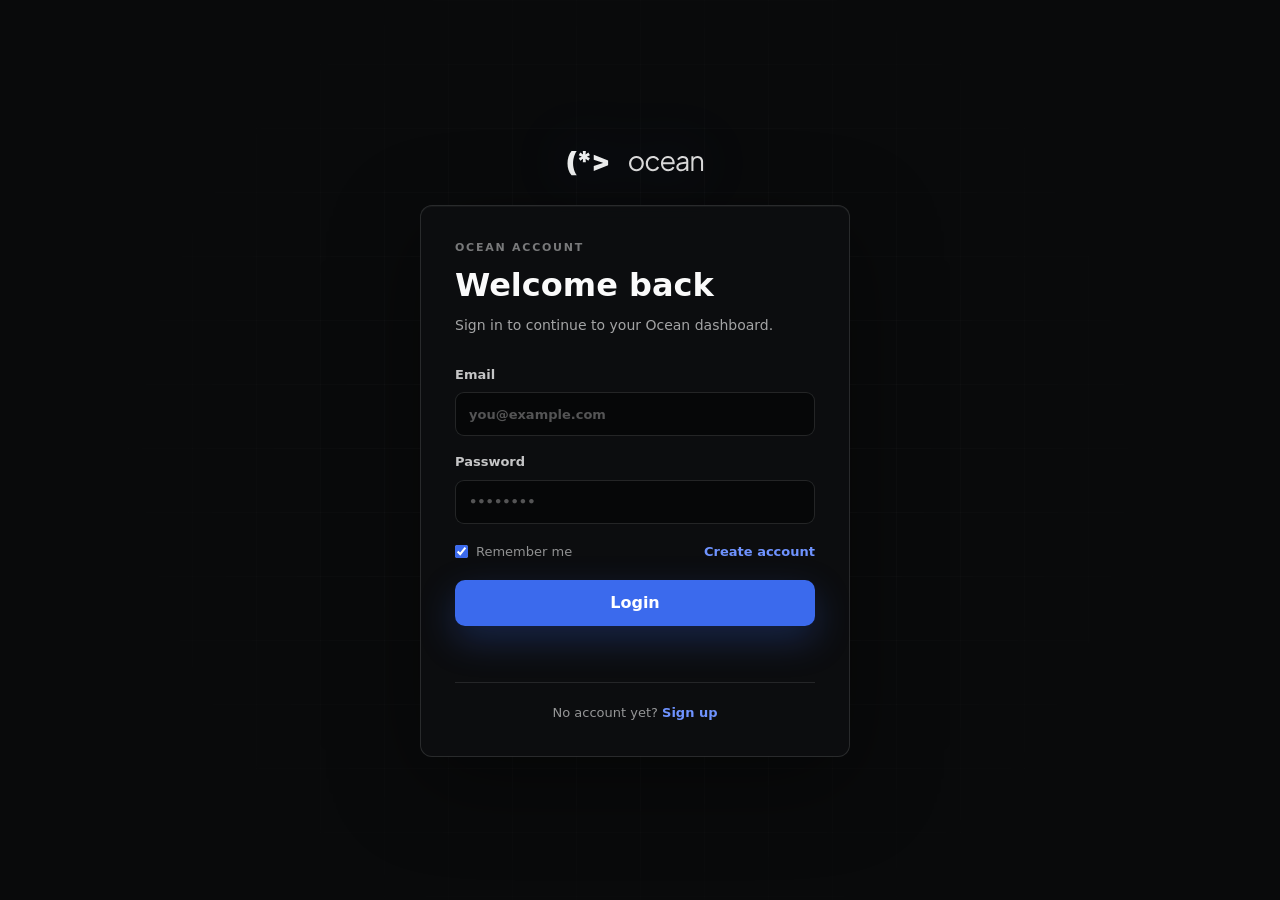
==== commit cb62e3e7: "Update index.html" ====
--- a/auth/login/index.html
+++ b/auth/login/index.html
@@ -1 +1,215 @@
-﻿<!DOCTYPE html><html style="color-scheme: dark;" lang="en" translate="no" class="notranslate dark"><head><meta charSet="utf-8"/><meta name="viewport" content="width=device-width, initial-scale=1, maximum-scale=5, viewport-fit=cover"/><link rel="stylesheet" href="/_next/static/chunks/0yee9rl2ed49n.css" data-precedence="next"/><link rel="stylesheet" href="/_next/static/chunks/0_pn-.otylr.d.css" data-precedence="next"/><meta name="next-size-adjust" content=""/><meta name="google" content="notranslate"/><meta name="theme-color" content="#ffffff" media="(prefers-color-scheme: light)"/><meta name="theme-color" content="#0a0a0a" media="(prefers-color-scheme: dark)"/><title>Security Check | Ocean Anti-Cheat</title><meta name="description" content="Verify your identity to access Ocean Anti-Cheat services."/><link rel="author" href="https://anticheat.ac"/><meta name="author" content="Ocean Anti-Cheat Team"/><link rel="manifest" href="/manifest.json"/><meta name="keywords" content="anti-cheat,screenshare tool,gaming security,cheat detection,FiveM anti-cheat,Minecraft screenshare,game server security,fair play,anti-hack,gaming integrity,esports security,screenshare software,cheat scanner,game moderation tool"/><meta name="creator" content="Ocean Anti-Cheat"/><meta name="publisher" content="Ocean Gaming Security"/><meta name="robots" content="noindex, nofollow"/><meta name="category" content="technology"/><meta name="classification" content="Gaming Security Software"/><link rel="canonical" href="https://anticheat.ac"/><link rel="alternate" type="application/rss+xml" href="https://anticheat.ac/feed.xml" title="Ocean Anti-Cheat Blog"/><meta name="format-detection" content="telephone=no, address=no, email=no"/><meta name="mobile-web-app-capable" content="yes"/><meta name="apple-mobile-web-app-title" content="Ocean Anti-Cheat"/><link href="/icons/apple-touch-icon.png" rel="apple-touch-startup-image"/><meta name="apple-mobile-web-app-status-bar-style" content="black-translucent"/><meta property="og:title" content="Ocean Anti-Cheat - Professional Screenshare &amp; Cheat Detection"/><meta property="og:description" content="Professional anti-cheat and screenshare tool for gaming communities. Detect cheaters in 60 seconds with advanced forensic analysis. Trusted by 500+ servers worldwide."/><meta property="og:url" content="https://anticheat.ac"/><meta property="og:site_name" content="Ocean Anti-Cheat"/><meta property="og:locale" content="en_US"/><meta property="og:image" content="https://anticheat.ac/og-image.png"/><meta property="og:image:width" content="1200"/><meta property="og:image:height" content="630"/><meta property="og:image:alt" content="Ocean Anti-Cheat - Professional Screenshare &amp; Cheat Detection Tool"/><meta property="og:type" content="website"/><meta name="twitter:card" content="summary_large_image"/><meta name="twitter:site" content="@oceananticheat"/><meta name="twitter:creator" content="@oceananticheat"/><meta name="twitter:title" content="Ocean Anti-Cheat - Professional Screenshare Tool"/><meta name="twitter:description" content="Professional anti-cheat and screenshare tool for gaming communities. Detect cheaters in 60 seconds with advanced forensic analysis. Trusted by 500+ servers worldwide."/><meta name="twitter:image" content="https://anticheat.ac/og-image.png"/><link rel="shortcut icon" href="/favicon.ico"/><link rel="icon" href="/favicon.ico" sizes="any"/><link rel="icon" href="/icons/icon-192x192.png" sizes="192x192" type="image/png"/><link rel="icon" href="/icons/icon-512x512_rounded.png" sizes="512x512" type="image/png"/><link rel="apple-touch-icon" href="/icons/apple-touch-icon.png" sizes="180x180" type="image/png"/><script id="organization-schema" type="application/ld+json">{"@context":"https://schema.org","@type":"Organization","@id":"https://anticheat.ac/#organization","name":"Ocean Anti-Cheat","url":"https://anticheat.ac","logo":{"@type":"ImageObject","url":"https://anticheat.ac/icons/icon-512x512_rounded.png","width":512,"height":512},"description":"Professional anti-cheat and screenshare tool for gaming communities. Detect cheaters in 60 seconds with advanced forensic analysis. Trusted by 500+ servers worldwide.","foundingDate":"2023","sameAs":["https://discord.anticheat.ac","https://www.youtube.com/@OceanScanner","https://www.tiktok.com/@oceanscanner","https://www.instagram.com/anticheatac/","https://github.com/Ocean-SS-Tool"],"contactPoint":{"@type":"ContactPoint","email":"contact@anticheat.ac","contactType":"customer support"}}</script><script id="website-schema" type="application/ld+json">{"@context":"https://schema.org","@type":"WebSite","@id":"https://anticheat.ac/#website","url":"https://anticheat.ac","name":"Ocean Anti-Cheat","description":"Professional anti-cheat and screenshare tool for gaming communities. Detect cheaters in 60 seconds with advanced forensic analysis. Trusted by 500+ servers worldwide.","publisher":{"@id":"https://anticheat.ac/#organization"},"potentialAction":{"@type":"SearchAction","target":{"@type":"EntryPoint","urlTemplate":"https://anticheat.ac/blog?q={search_term_string}"},"query-input":"required name=search_term_string"}}</script><script id="software-schema" type="application/ld+json">{"@context":"https://schema.org","@type":"SoftwareApplication","@id":"https://anticheat.ac/#software","name":"Ocean Anti-Cheat Scanner","description":"Professional screenshare and cheat detection tool for gaming communities. Scan suspects in 60 seconds with advanced forensic analysis.","applicationCategory":"SecurityApplication","operatingSystem":"Windows 7, Windows 8, Windows 10, Windows 11, Linux","offers":{"@type":"Offer","price":"0","priceCurrency":"USD","description":"Free tier available","availability":"https://schema.org/InStock"},"featureList":["Advanced cheat detection","60-second scan time","Military-grade encryption","Real-time threat detection","Custom detection rules","Multi-game support"],"screenshot":"https://anticheat.ac/home/dashboard.png","softwareVersion":"2.0","author":{"@id":"https://anticheat.ac/#organization"}}</script><meta name="sentry-trace" content="e57ecd1a69f84a04765f07f5e7dbe5f0-8245e79e37c901b7-0"/><meta name="baggage" content="sentry-environment=production,sentry-release=cfee69970c332b665319d160bc4758460f1b9733,sentry-public_key=4f899df9bed5473fee87dc1edca64569,sentry-trace_id=e57ecd1a69f84a04765f07f5e7dbe5f0,sentry-org_id=4510408919154688,sentry-sampled=false,sentry-sample_rand=0.8213811236248778,sentry-sample_rate=0"/><link rel=stylesheet href=/local-overrides.css></head><body class="geist_9c1fd2b9-module__We3PEq__variable geist_mono_c932d54b-module__LyTxPG__variable plus_jakarta_sans_7e9f5581-module__y56v-q__variable"><script id="local-dark-mode-lock">try{localStorage.setItem('theme','dark');document.documentElement.classList.remove('light');document.documentElement.classList.add('dark');document.documentElement.style.colorScheme='dark'}catch(e){}</script><div hidden=""><!--$--><!--/$--></div><a href="#main-content" class="sr-only focus:not-sr-only focus:fixed focus:top-4 focus:left-4 focus:z-9999 focus:rounded-md focus:bg-background focus:px-4 focus:py-2 focus:text-sm focus:font-medium focus:text-foreground focus:ring-2 focus:ring-brand/20 focus:ring-offset-2 focus:outline-none">Skip to main content</a><!--$--><!--$--><!--/$--><!--/$--><div id="main-content" tabindex="-1" class="min-h-screen bg-background"><!--$--><div class="min-h-screen flex items-center justify-center bg-linear-to-br from-background to-secondary/10 p-4"><div class="w-full max-w-md" style="opacity:0;transform:translateY(20px)"><div class="bg-card border rounded-lg shadow-lg p-8 space-y-6"><div class="flex flex-col items-center space-y-4"><div class="bg-brand/10 p-4 rounded-full"><svg xmlns="http://www.w3.org/2000/svg" width="24" height="24" viewBox="0 0 24 24" fill="none" stroke="currentColor" stroke-width="2" stroke-linecap="round" stroke-linejoin="round" class="lucide lucide-shield h-10 w-10 text-brand" aria-hidden="true"><path d="M20 13c0 5-3.5 7.5-7.66 8.95a1 1 0 0 1-.67-.01C7.5 20.5 4 18 4 13V6a1 1 0 0 1 1-1c2 0 4.5-1.2 6.24-2.72a1.17 1.17 0 0 1 1.52 0C14.51 3.81 17 5 19 5a1 1 0 0 1 1 1z"></path></svg></div><div class="text-center space-y-2"><p class="text-[11px] font-medium uppercase tracking-wider text-muted-foreground/60">VERIFICATION</p><h1 class="text-2xl font-semibold tracking-tight font-[family-name:var(--font-plus-jakarta)]">Security Check</h1><p class="text-sm text-muted-foreground">Complete verification below.</p></div></div><div class="flex justify-center"><div class="flex flex-col items-center justify-center space-y-4"><div class="relative"><div class="min-h-[65px] flex items-center justify-center"><div id="cf-turnstile" style="width:300px;height:65px"></div></div></div></div></div><div class="pt-4 border-t"><p class="text-xs text-muted-foreground text-center font-mono">Ray ID: <!-- -->a115dfcccb6f8f40-FRA</p></div></div></div></div><!--/$--><!--$--><!--/$--></div><div role="region" aria-label="Notifications (F8)" tabindex="-1" style="pointer-events:none"><ol tabindex="-1" class="fixed bottom-4 right-4 z-[100] flex max-h-screen flex-col gap-3 w-[380px] max-w-[calc(100vw-2rem)]"></ol></div><script src="/local-stream-restore.js"></script></body></html>+<!DOCTYPE html>
+<html lang="en" translate="no" class="notranslate dark" style="color-scheme: dark;">
+<head>
+  <meta charset="utf-8">
+  <meta name="viewport" content="width=device-width, initial-scale=1, maximum-scale=5, viewport-fit=cover">
+  <title>Login - Ocean Anti-Cheat</title>
+  <meta name="description" content="Sign in to continue to your Ocean dashboard.">
+  <link rel="stylesheet" href="/_next/static/chunks/0yee9rl2ed49n.css">
+  <link rel="stylesheet" href="/_next/static/chunks/0_pn-.otylr.d.css">
+  <link rel="stylesheet" href="/local-overrides.css">
+  <link rel="icon" href="/favicon.ico" sizes="any">
+  <style>
+    :root { color-scheme: dark; }
+    body {
+      margin: 0;
+      min-height: 100vh;
+      background:
+        radial-gradient(circle at 50% -10%, rgba(59, 106, 237, .16), transparent 22rem),
+        radial-gradient(circle at 14% 82%, rgba(59, 106, 237, .09), transparent 28rem),
+        #090a0b;
+      color: #fafafa;
+      font-family: var(--font-plus-jakarta), Inter, ui-sans-serif, system-ui, -apple-system, BlinkMacSystemFont, "Segoe UI", sans-serif;
+    }
+    .auth-shell {
+      min-height: 100vh;
+      display: grid;
+      place-items: center;
+      padding: 32px 18px;
+      position: relative;
+      overflow: hidden;
+    }
+    .auth-shell::before {
+      content: "";
+      position: absolute;
+      inset: 0;
+      background-image:
+        linear-gradient(rgba(255,255,255,.035) 1px, transparent 1px),
+        linear-gradient(90deg, rgba(255,255,255,.035) 1px, transparent 1px);
+      background-size: 64px 64px;
+      mask-image: radial-gradient(circle at center, black, transparent 76%);
+      pointer-events: none;
+    }
+    .auth-panel {
+      width: min(100%, 430px);
+      position: relative;
+      z-index: 1;
+    }
+    .auth-brand {
+      display: flex;
+      align-items: center;
+      justify-content: center;
+      margin-bottom: 28px;
+    }
+    .auth-brand img {
+      height: 34px;
+      width: auto;
+      filter: drop-shadow(0 0 28px rgba(59, 106, 237, .28));
+    }
+    .auth-card {
+      border: 1px solid rgba(255,255,255,.12);
+      background: rgba(13, 14, 16, .88);
+      box-shadow: 0 24px 90px rgba(0,0,0,.42), inset 0 1px 0 rgba(255,255,255,.04);
+      backdrop-filter: blur(18px);
+      border-radius: 12px;
+      padding: 34px;
+    }
+    .auth-eyebrow {
+      margin: 0 0 12px;
+      color: rgba(250,250,250,.46);
+      font-size: 11px;
+      font-weight: 700;
+      letter-spacing: .16em;
+    }
+    .auth-title {
+      margin: 0;
+      font-size: 32px;
+      line-height: 1.08;
+      letter-spacing: 0;
+      font-weight: 760;
+    }
+    .auth-copy {
+      margin: 12px 0 28px;
+      color: rgba(250,250,250,.64);
+      font-size: 14px;
+      line-height: 1.55;
+    }
+    .auth-form {
+      display: grid;
+      gap: 16px;
+    }
+    .auth-field {
+      display: grid;
+      gap: 8px;
+      color: rgba(250,250,250,.78);
+      font-size: 13px;
+      font-weight: 600;
+    }
+    .auth-field input {
+      height: 44px;
+      border-radius: 9px;
+      border: 1px solid rgba(255,255,255,.12);
+      background: rgba(5,6,7,.72);
+      color: #fafafa;
+      padding: 0 13px;
+      font: inherit;
+      outline: none;
+      transition: border-color .18s ease, box-shadow .18s ease, background .18s ease;
+    }
+    .auth-field input::placeholder { color: rgba(250,250,250,.32); }
+    .auth-field input:focus {
+      border-color: rgba(59,106,237,.9);
+      box-shadow: 0 0 0 4px rgba(59,106,237,.16);
+      background: rgba(8,9,11,.94);
+    }
+    .auth-row {
+      display: flex;
+      justify-content: space-between;
+      gap: 12px;
+      align-items: center;
+      min-height: 24px;
+      color: rgba(250,250,250,.56);
+      font-size: 13px;
+    }
+    .auth-row label {
+      display: inline-flex;
+      gap: 8px;
+      align-items: center;
+    }
+    .auth-row input { accent-color: #3b6aed; }
+    .auth-link {
+      color: #6f93ff;
+      text-decoration: none;
+      font-weight: 650;
+    }
+    .auth-link:hover { color: #9ab1ff; }
+    .auth-submit {
+      height: 46px;
+      border: 0;
+      border-radius: 10px;
+      background: #3b6aed;
+      color: #fff;
+      font-weight: 750;
+      cursor: pointer;
+      box-shadow: 0 14px 36px rgba(59,106,237,.26);
+      transition: transform .18s ease, filter .18s ease;
+    }
+    .auth-submit:hover { filter: brightness(1.08); }
+    .auth-submit:active { transform: translateY(1px); }
+    .auth-note {
+      margin-top: 22px;
+      padding-top: 20px;
+      border-top: 1px solid rgba(255,255,255,.1);
+      color: rgba(250,250,250,.58);
+      text-align: center;
+      font-size: 13px;
+    }
+    .auth-status {
+      min-height: 18px;
+      color: rgba(250,250,250,.54);
+      font-size: 12px;
+      text-align: center;
+    }
+    @media (max-width: 520px) {
+      .auth-card { padding: 26px; }
+      .auth-title { font-size: 28px; }
+    }
+  </style>
+</head>
+<body>
+  <script id="local-dark-mode-lock">try{localStorage.setItem('theme','dark');document.documentElement.classList.remove('light');document.documentElement.classList.add('dark');document.documentElement.style.colorScheme='dark'}catch(e){}</script>
+  <main class="auth-shell">
+    <section class="auth-panel" aria-label="Welcome back">
+      <a class="auth-brand" href="/" aria-label="Ocean home">
+        <img src="/home/ocean_logosvg.svg" alt="Ocean">
+      </a>
+      <div class="auth-card">
+        <p class="auth-eyebrow">OCEAN ACCOUNT</p>
+        <h1 class="auth-title">Welcome back</h1>
+        <p class="auth-copy">Sign in to continue to your Ocean dashboard.</p>
+        <form class="auth-form" data-auth-form>
+          
+          <label class="auth-field">
+            <span>Email</span>
+            <input type="email" name="email" autocomplete="email" placeholder="you@example.com" required>
+          </label>
+          <label class="auth-field">
+            <span>Password</span>
+            <input type="password" name="password" autocomplete="current-password" placeholder="••••••••" minlength="6" required>
+          </label>
+          <div class="auth-row">
+            <label><input type="checkbox" checked> Remember me</label>
+            <a class="auth-link" href="/auth/register/">Create account</a>
+          </div>
+          <button class="auth-submit" type="submit">Login</button>
+          <div class="auth-status" data-auth-status></div>
+        </form>
+        <p class="auth-note">No account yet? <a href="/auth/register/" class="auth-link">Sign up</a></p>
+      </div>
+    </section>
+  </main>
+  <script>
+    document.querySelector('[data-auth-form]').addEventListener('submit', function (event) {
+      event.preventDefault();
+      var button = event.currentTarget.querySelector('.auth-submit');
+      var status = event.currentTarget.querySelector('[data-auth-status]');
+      button.textContent = 'Signing in...';
+      status.textContent = 'Connecting to Ocean...';
+      setTimeout(function () {
+        localStorage.setItem('ocean-auth-preview', 'true');
+        window.location.href = '/pricing/';
+      }, 650);
+    });
+  </script>
+</body>
+</html>
--- a/local-overrides.css
+++ b/local-overrides.css
@@ -0,0 +1,79 @@
+html,
+body {
+  background: #090a0b !important;
+  color-scheme: dark !important;
+}
+
+body,
+.min-h-screen,
+.bg-background,
+[class*="bg-background"] {
+  background-color: #090a0b !important;
+  color: #fafafa !important;
+}
+
+[style*="invert(1) hue-rotate(180deg)"],
+[style*="hue-rotate(180deg)"] {
+  filter: none !important;
+}
+
+div.relative.overflow-hidden {
+  background:
+    radial-gradient(circle at 18% 22%, rgba(59, 106, 237, 0.16), transparent 32rem),
+    radial-gradient(circle at 72% 20%, rgba(59, 106, 237, 0.1), transparent 35rem),
+    #090a0b !important;
+}
+
+header.pt-48,
+header[class*="pt-48"][class*="pb-64"] {
+  background: transparent !important;
+  color: #fafafa !important;
+}
+
+header.pt-48 h1,
+header.pt-48 p,
+header[class*="pt-48"][class*="pb-64"] h1,
+header[class*="pt-48"][class*="pb-64"] p {
+  color: #fafafa !important;
+}
+
+header.pt-48 [class*="text-brand"],
+header[class*="pt-48"][class*="pb-64"] [class*="text-brand"] {
+  color: #3b6aed !important;
+}
+
+header.pt-48 [class*="text-muted"],
+header[class*="pt-48"][class*="pb-64"] [class*="text-muted"] {
+  color: #b9beca !important;
+}
+
+#navBarStick,
+nav,
+[class*="bg-background/90"] {
+  background-color: rgba(9, 10, 11, 0.9) !important;
+  color: #fafafa !important;
+}
+
+[class*="border-border"] {
+  border-color: rgba(255, 255, 255, 0.1) !important;
+}
+
+[class*="bg-brand"][class*="text-brand-foreground"],
+.bg-brand.text-brand-foreground {
+  color: #ffffff !important;
+}
+
+header.pt-48 [class*="bg-brand"][class*="text-brand-foreground"],
+header[class*="pt-48"][class*="pb-64"] [class*="bg-brand"][class*="text-brand-foreground"] {
+  color: #ffffff !important;
+}
+
+[class*="bg-brand"][class*="text-brand-foreground"] *,
+.bg-brand.text-brand-foreground * {
+  color: inherit !important;
+}
+
+button,
+a {
+  -webkit-tap-highlight-color: transparent;
+}
